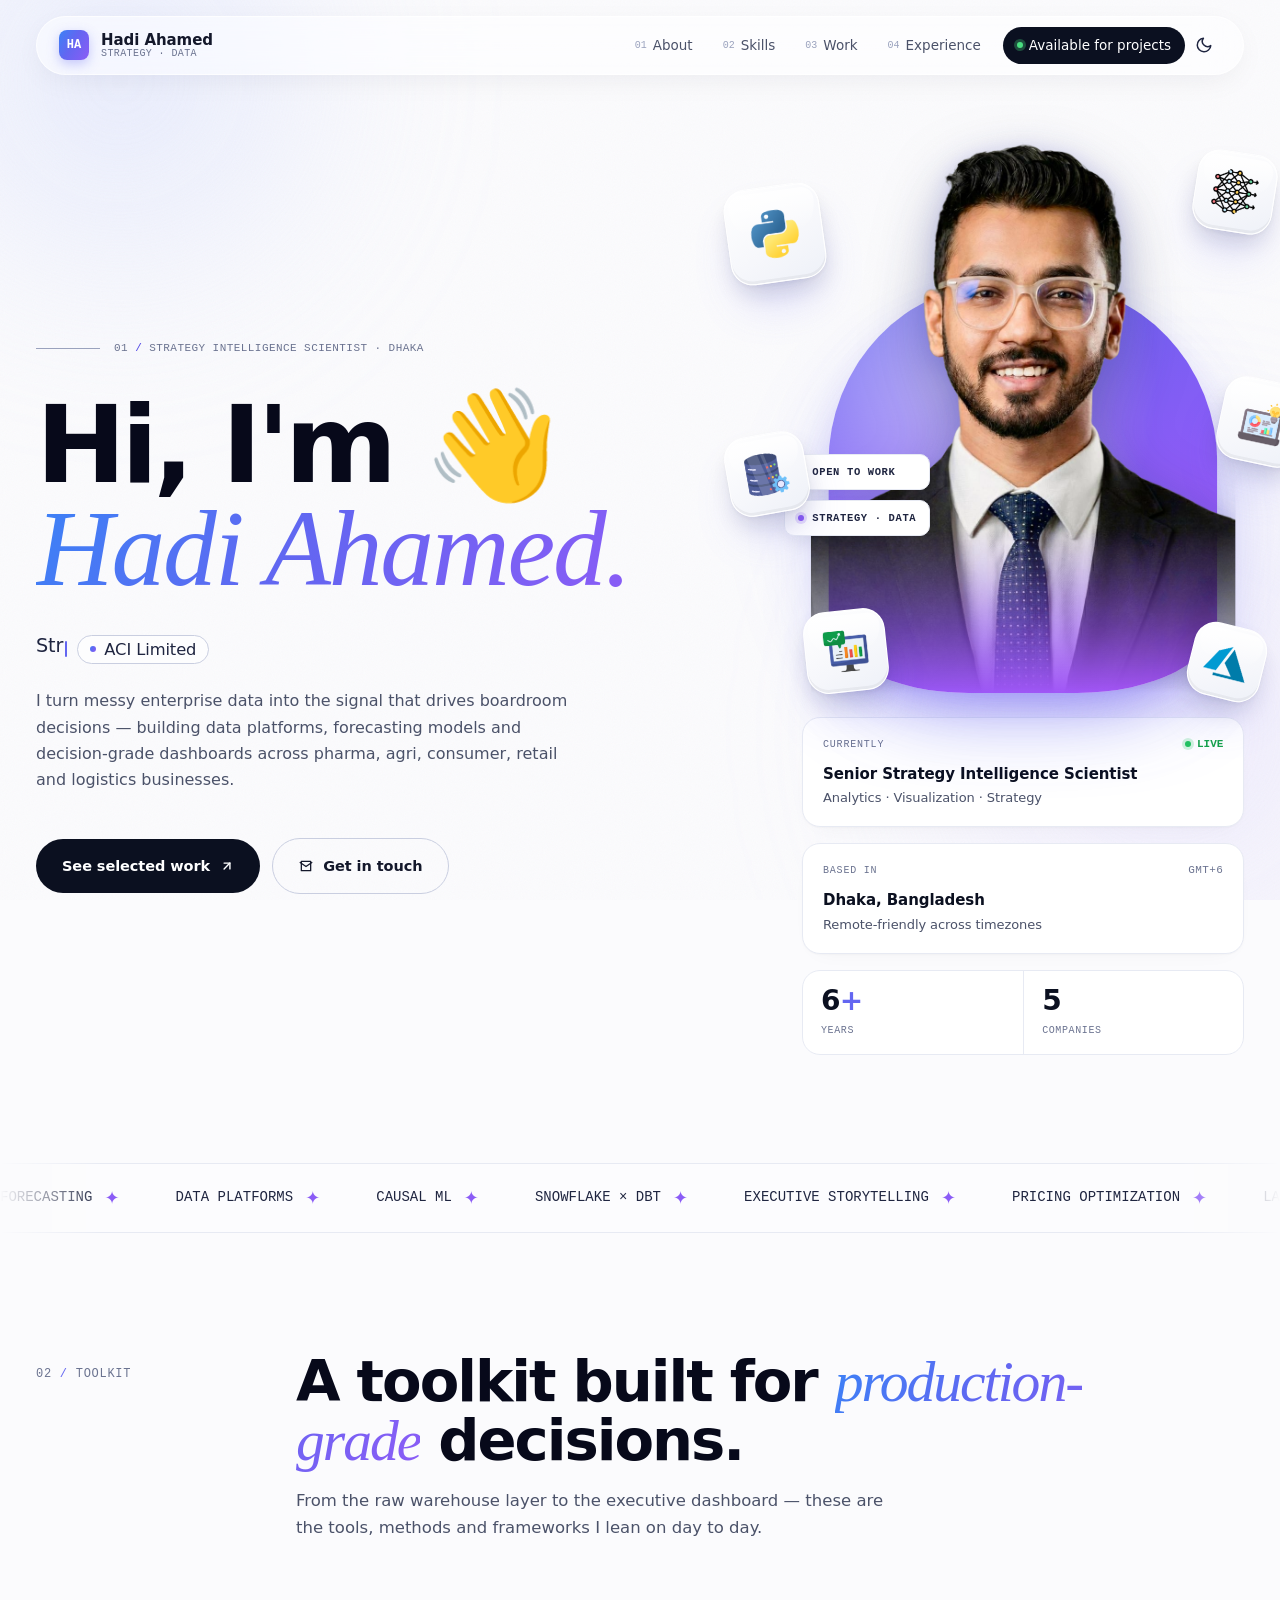
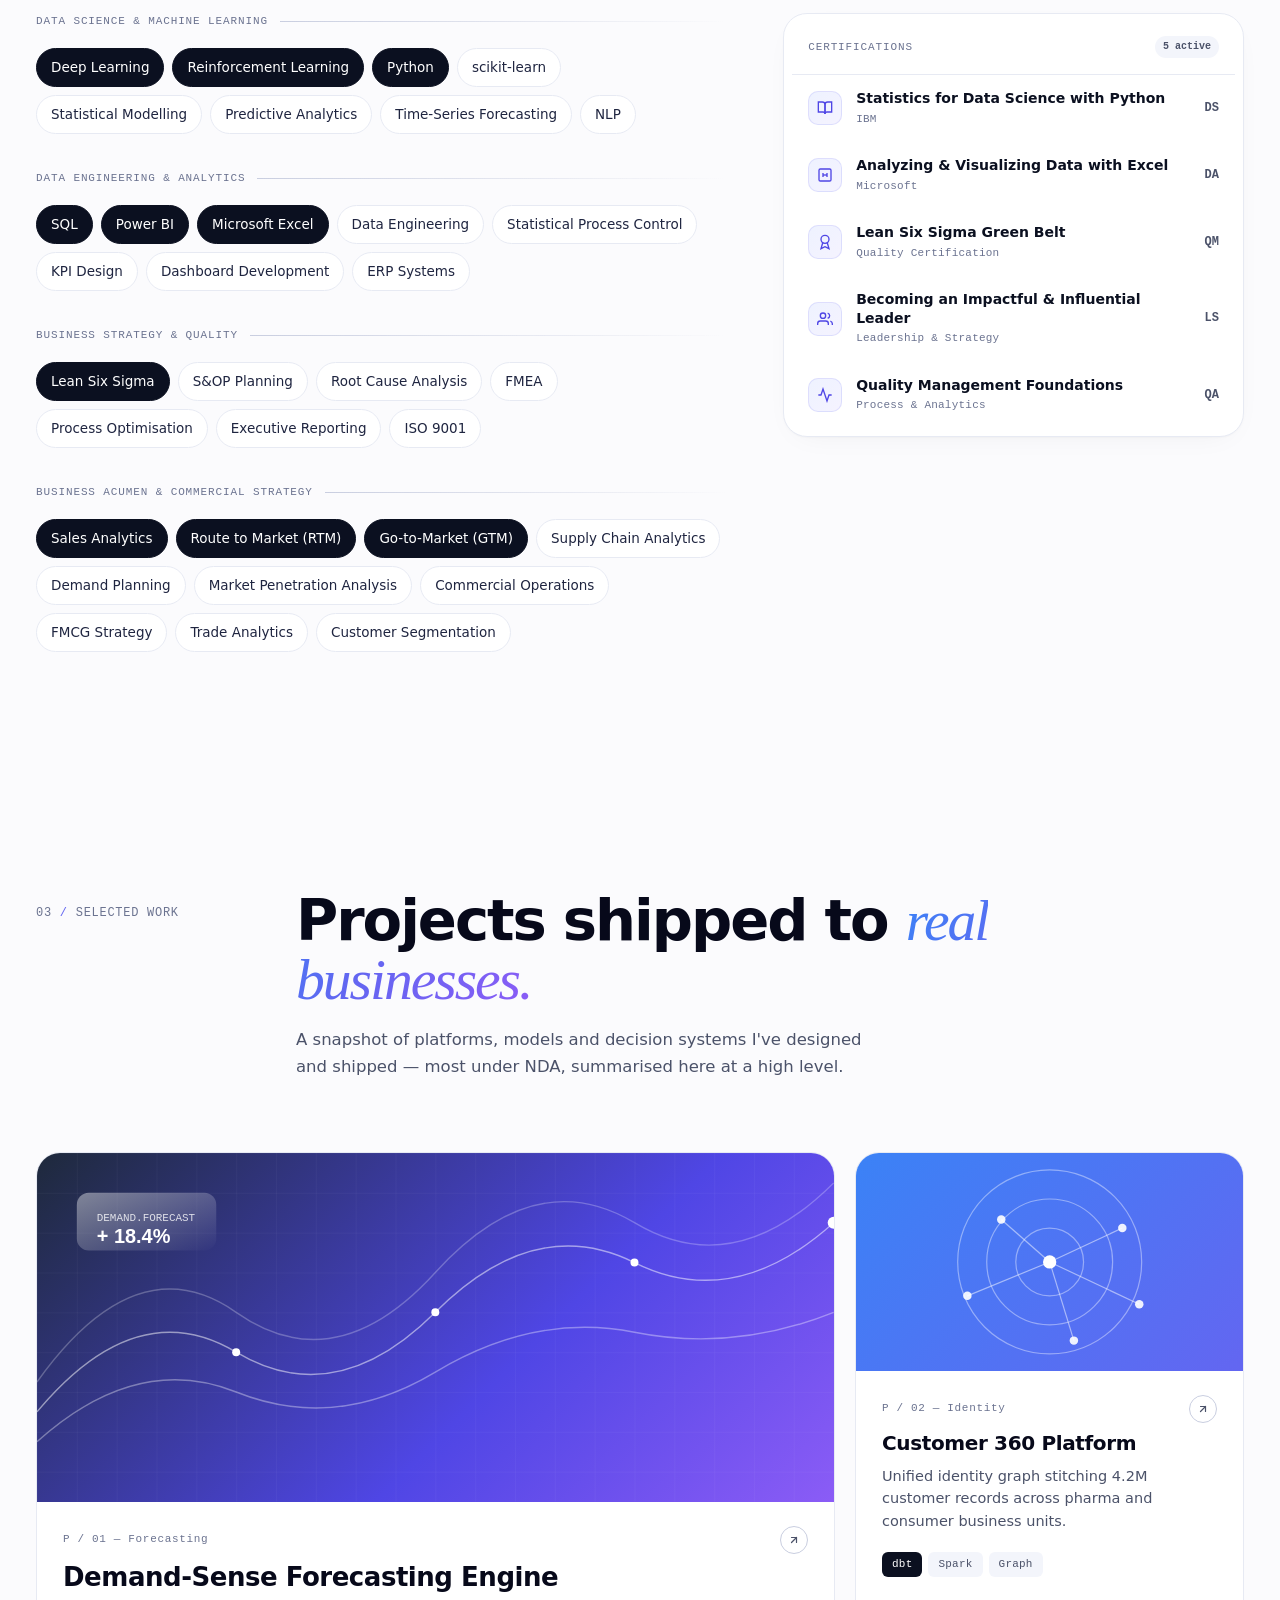
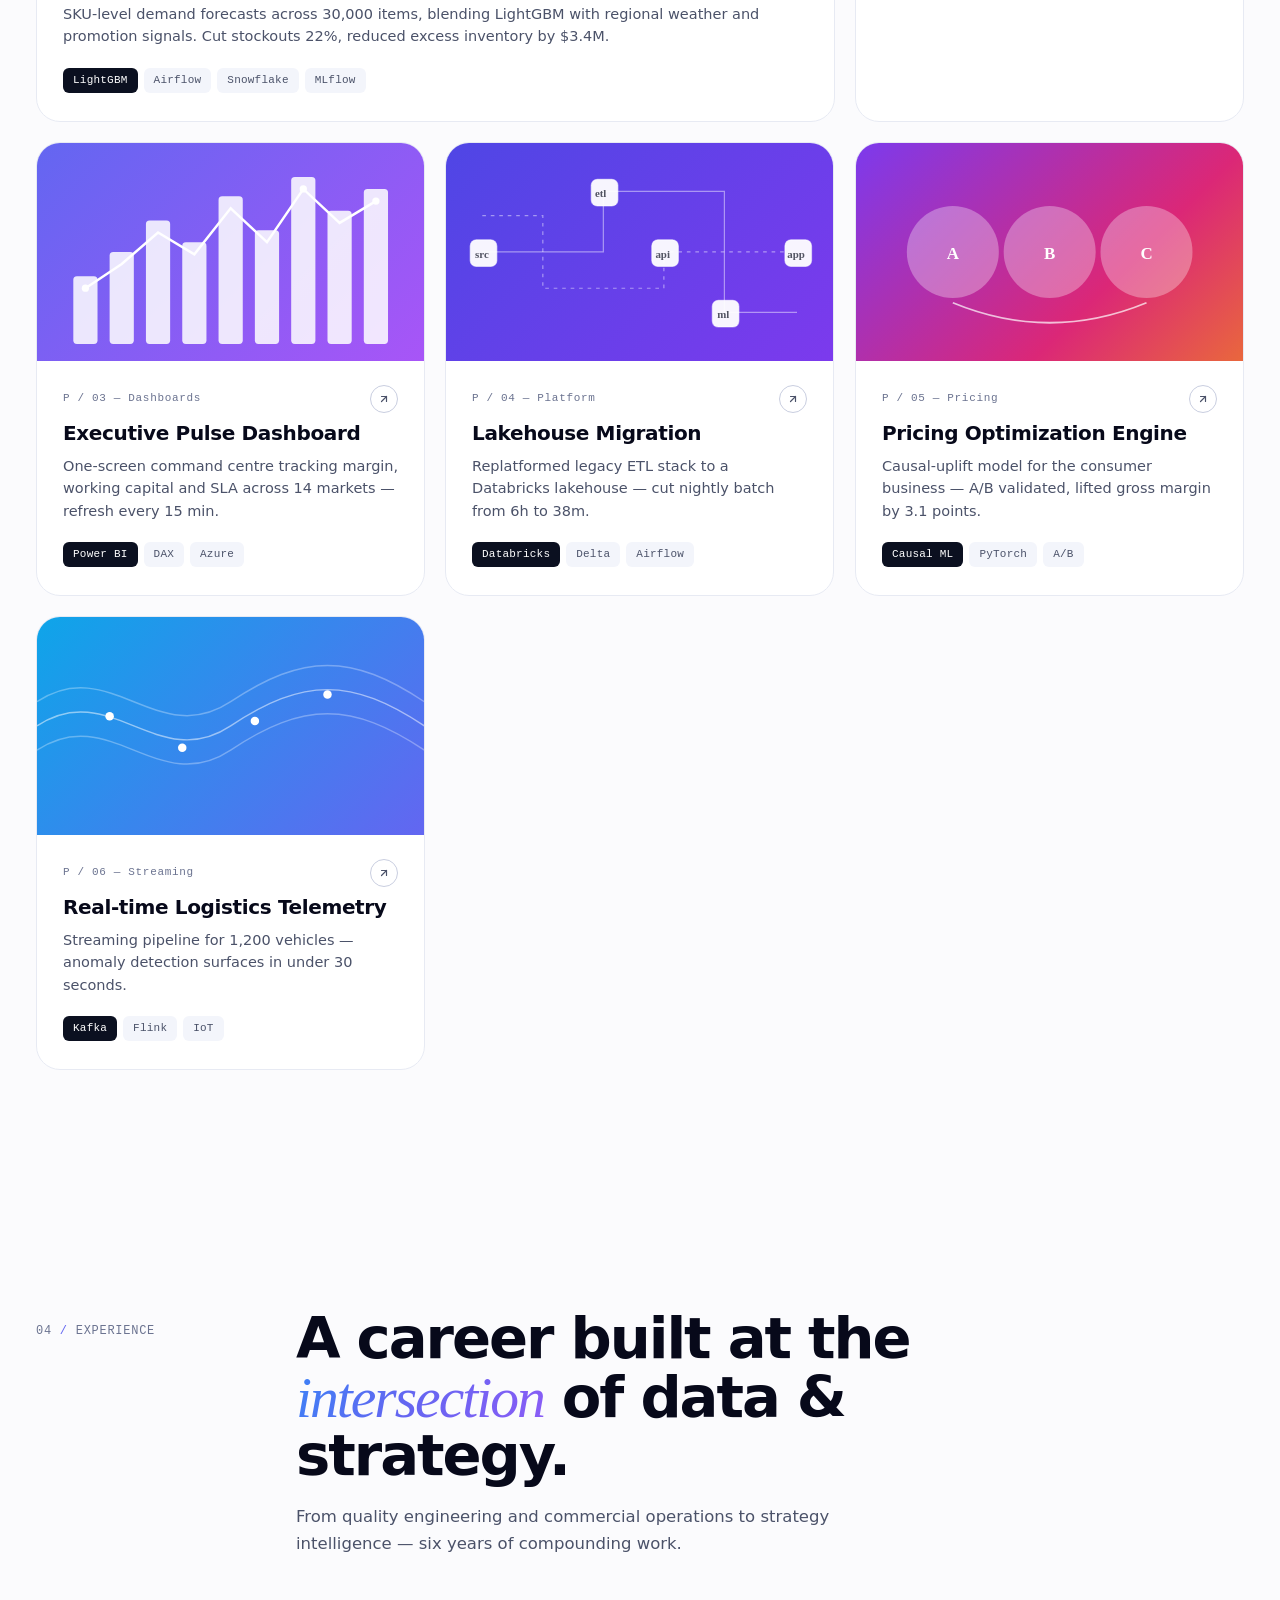
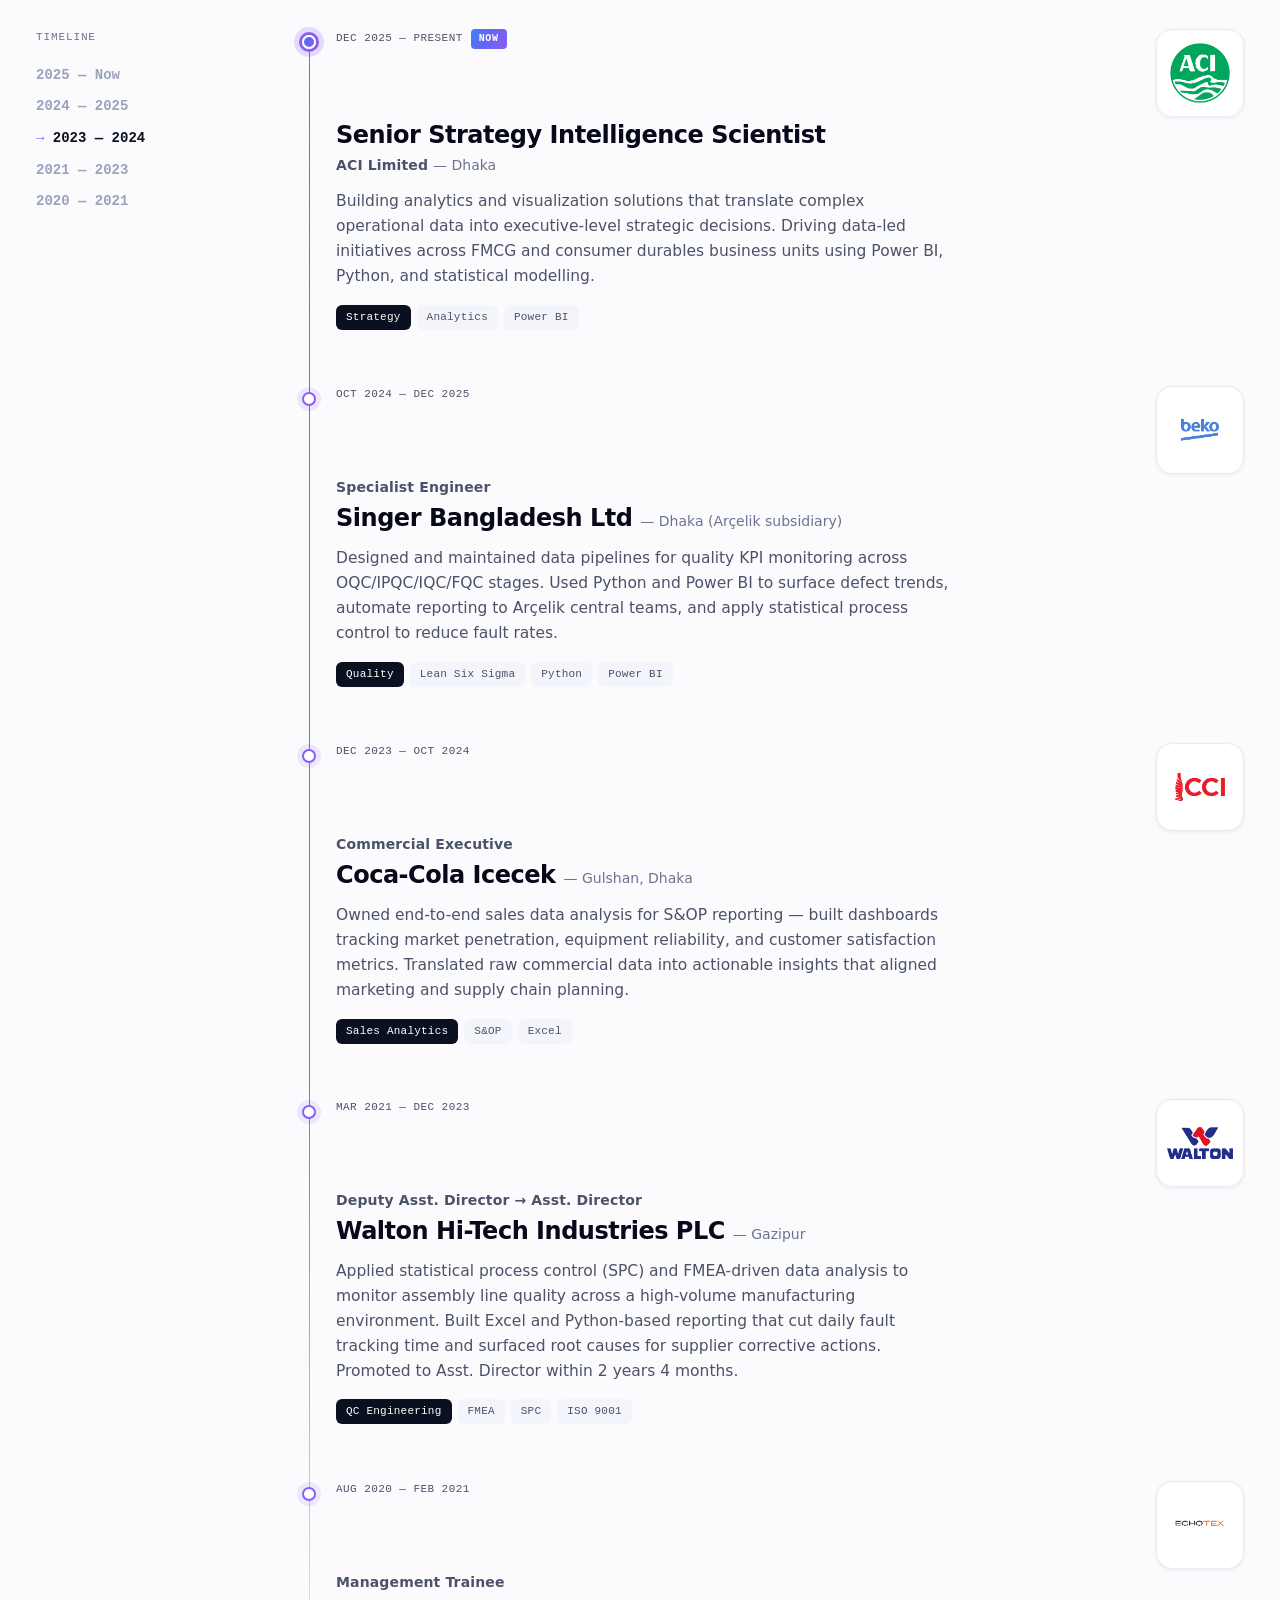
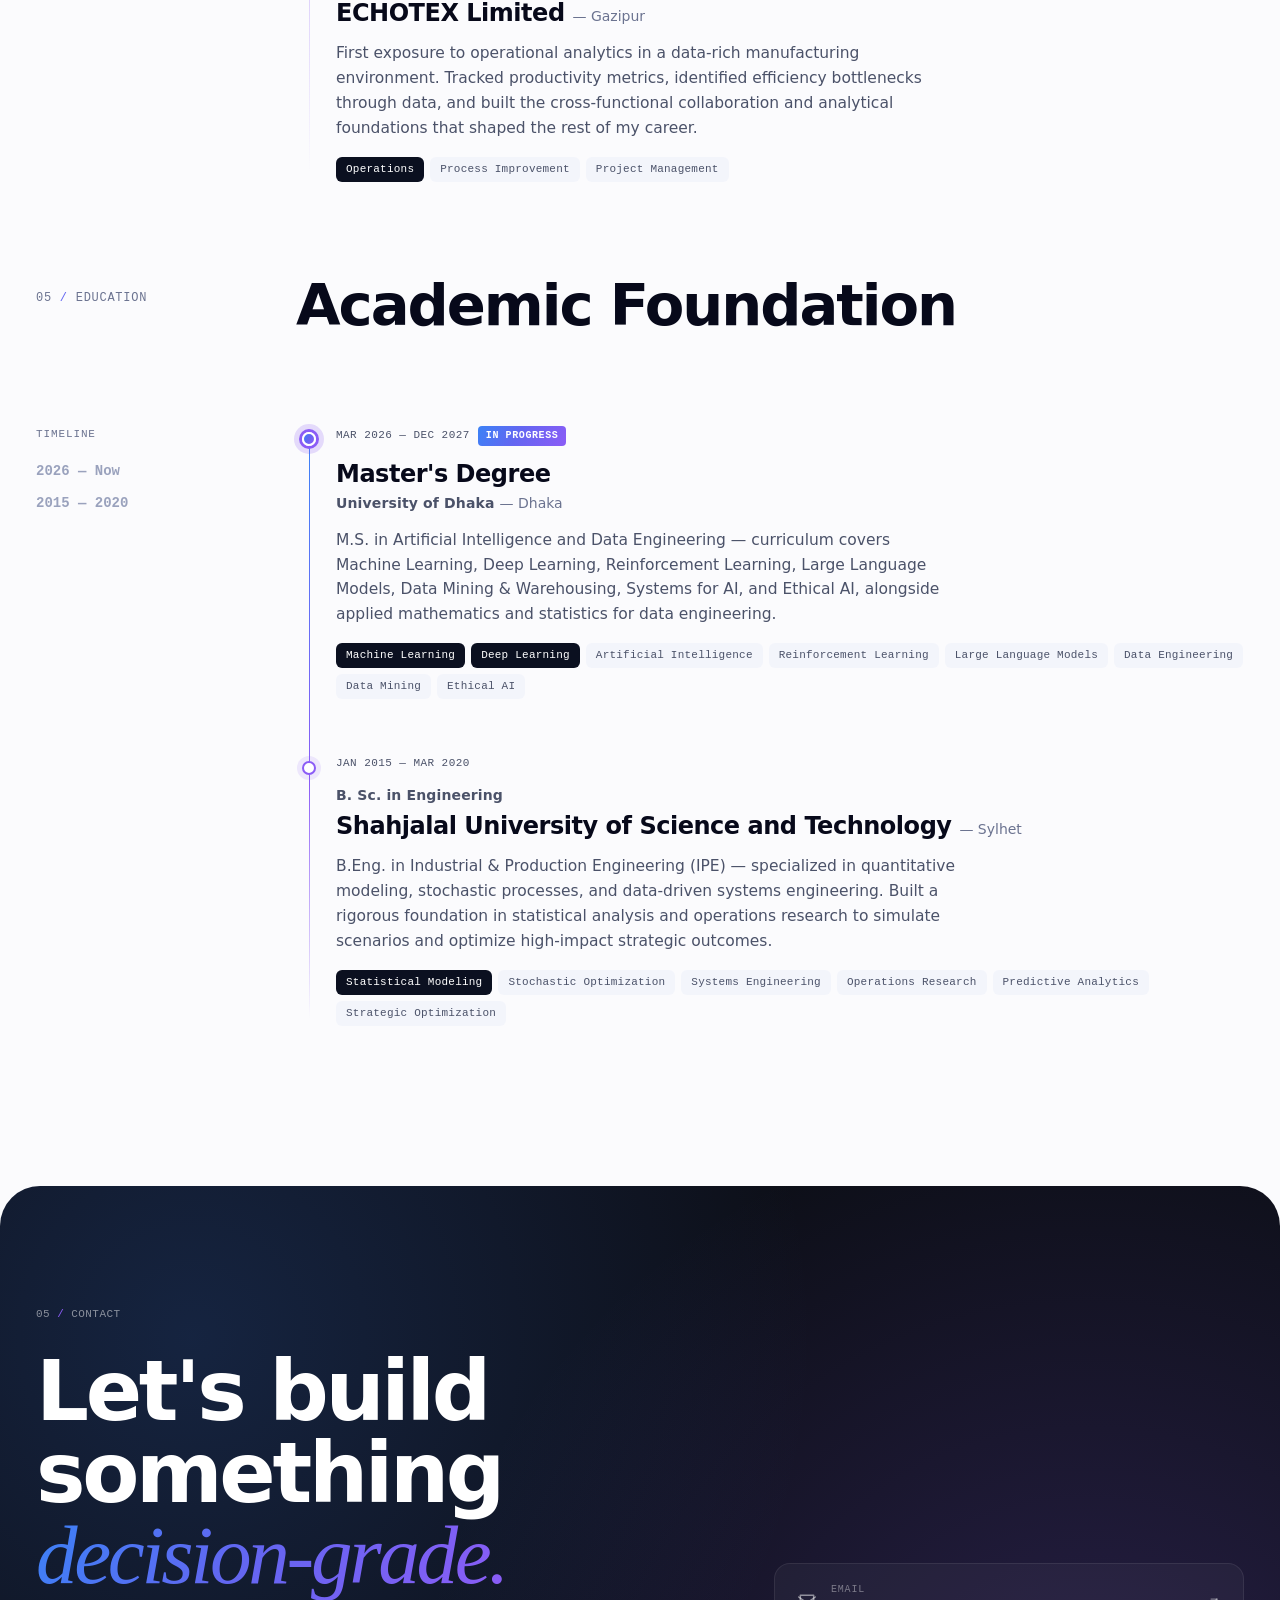
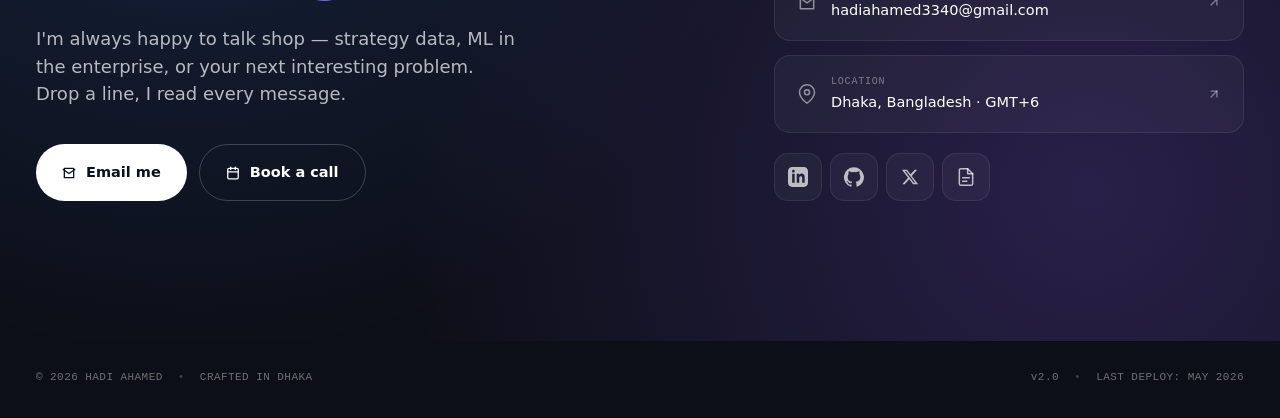
==== index.html @ de5f102e "Fix dark mode visibility and add real social links - Hardcode contact section and footer background " ====
<!DOCTYPE html>
<html lang="en"><head>
<meta charset="utf-8">
<meta name="viewport" content="width=device-width,initial-scale=1">
<title>Hadi Ahamed — Strategy Intelligence &amp; Data Engineering</title>
<link rel="preconnect" href="https://fonts.googleapis.com">
<link rel="preconnect" href="https://fonts.gstatic.com" crossorigin="">
<style>/* latin-ext */
@font-face {
  font-family: 'Instrument Serif';
  font-style: italic;
  font-weight: 400;
  font-display: swap;
  src: url("e39d0159-ca18-49e0-b4fd-7ad3cf19a7e7") format('woff2');
  unicode-range: U+0100-02BA, U+02BD-02C5, U+02C7-02CC, U+02CE-02D7, U+02DD-02FF, U+0304, U+0308, U+0329, U+1D00-1DBF, U+1E00-1E9F, U+1EF2-1EFF, U+2020, U+20A0-20AB, U+20AD-20C0, U+2113, U+2C60-2C7F, U+A720-A7FF;
}
/* latin */
@font-face {
  font-family: 'Instrument Serif';
  font-style: italic;
  font-weight: 400;
  font-display: swap;
  src: url("2575f1fc-7a0f-413c-a78a-2e869e6b04bc") format('woff2');
  unicode-range: U+0000-00FF, U+0131, U+0152-0153, U+02BB-02BC, U+02C6, U+02DA, U+02DC, U+0304, U+0308, U+0329, U+2000-206F, U+20AC, U+2122, U+2191, U+2193, U+2212, U+2215, U+FEFF, U+FFFD;
}
/* latin-ext */
@font-face {
  font-family: 'Instrument Serif';
  font-style: normal;
  font-weight: 400;
  font-display: swap;
  src: url("a8315e8e-b501-4e17-a319-d2302d876f4e") format('woff2');
  unicode-range: U+0100-02BA, U+02BD-02C5, U+02C7-02CC, U+02CE-02D7, U+02DD-02FF, U+0304, U+0308, U+0329, U+1D00-1DBF, U+1E00-1E9F, U+1EF2-1EFF, U+2020, U+20A0-20AB, U+20AD-20C0, U+2113, U+2C60-2C7F, U+A720-A7FF;
}
/* latin */
@font-face {
  font-family: 'Instrument Serif';
  font-style: normal;
  font-weight: 400;
  font-display: swap;
  src: url("4dfc07ca-8db8-458f-ae9c-e35ceaf10a91") format('woff2');
  unicode-range: U+0000-00FF, U+0131, U+0152-0153, U+02BB-02BC, U+02C6, U+02DA, U+02DC, U+0304, U+0308, U+0329, U+2000-206F, U+20AC, U+2122, U+2191, U+2193, U+2212, U+2215, U+FEFF, U+FFFD;
}
/* cyrillic-ext */
@font-face {
  font-family: 'JetBrains Mono';
  font-style: normal;
  font-weight: 400;
  font-display: swap;
  src: url("663ecf5e-af05-434c-a043-99180305fa4f") format('woff2');
  unicode-range: U+0460-052F, U+1C80-1C8A, U+20B4, U+2DE0-2DFF, U+A640-A69F, U+FE2E-FE2F;
}
/* cyrillic */
@font-face {
  font-family: 'JetBrains Mono';
  font-style: normal;
  font-weight: 400;
  font-display: swap;
  src: url("f56ea39a-2e35-469f-9b5a-109c2a3578db") format('woff2');
  unicode-range: U+0301, U+0400-045F, U+0490-0491, U+04B0-04B1, U+2116;
}
/* greek */
@font-face {
  font-family: 'JetBrains Mono';
  font-style: normal;
  font-weight: 400;
  font-display: swap;
  src: url("68391ad4-81d2-4f39-96f2-feb7bbb16657") format('woff2');
  unicode-range: U+0370-0377, U+037A-037F, U+0384-038A, U+038C, U+038E-03A1, U+03A3-03FF;
}
/* vietnamese */
@font-face {
  font-family: 'JetBrains Mono';
  font-style: normal;
  font-weight: 400;
  font-display: swap;
  src: url("3c2b96fe-feec-4100-a723-70b3970d7968") format('woff2');
  unicode-range: U+0102-0103, U+0110-0111, U+0128-0129, U+0168-0169, U+01A0-01A1, U+01AF-01B0, U+0300-0301, U+0303-0304, U+0308-0309, U+0323, U+0329, U+1EA0-1EF9, U+20AB;
}
/* latin-ext */
@font-face {
  font-family: 'JetBrains Mono';
  font-style: normal;
  font-weight: 400;
  font-display: swap;
  src: url("b1b0e461-acb4-41f7-8c77-4dc6897fd5ce") format('woff2');
  unicode-range: U+0100-02BA, U+02BD-02C5, U+02C7-02CC, U+02CE-02D7, U+02DD-02FF, U+0304, U+0308, U+0329, U+1D00-1DBF, U+1E00-1E9F, U+1EF2-1EFF, U+2020, U+20A0-20AB, U+20AD-20C0, U+2113, U+2C60-2C7F, U+A720-A7FF;
}
/* latin */
@font-face {
  font-family: 'JetBrains Mono';
  font-style: normal;
  font-weight: 400;
  font-display: swap;
  src: url("d704f3b7-2422-401b-8d43-fd9c143b18dd") format('woff2');
  unicode-range: U+0000-00FF, U+0131, U+0152-0153, U+02BB-02BC, U+02C6, U+02DA, U+02DC, U+0304, U+0308, U+0329, U+2000-206F, U+20AC, U+2122, U+2191, U+2193, U+2212, U+2215, U+FEFF, U+FFFD;
}
/* cyrillic-ext */
@font-face {
  font-family: 'JetBrains Mono';
  font-style: normal;
  font-weight: 500;
  font-display: swap;
  src: url("663ecf5e-af05-434c-a043-99180305fa4f") format('woff2');
  unicode-range: U+0460-052F, U+1C80-1C8A, U+20B4, U+2DE0-2DFF, U+A640-A69F, U+FE2E-FE2F;
}
/* cyrillic */
@font-face {
  font-family: 'JetBrains Mono';
  font-style: normal;
  font-weight: 500;
  font-display: swap;
  src: url("f56ea39a-2e35-469f-9b5a-109c2a3578db") format('woff2');
  unicode-range: U+0301, U+0400-045F, U+0490-0491, U+04B0-04B1, U+2116;
}
/* greek */
@font-face {
  font-family: 'JetBrains Mono';
  font-style: normal;
  font-weight: 500;
  font-display: swap;
  src: url("68391ad4-81d2-4f39-96f2-feb7bbb16657") format('woff2');
  unicode-range: U+0370-0377, U+037A-037F, U+0384-038A, U+038C, U+038E-03A1, U+03A3-03FF;
}
/* vietnamese */
@font-face {
  font-family: 'JetBrains Mono';
  font-style: normal;
  font-weight: 500;
  font-display: swap;
  src: url("3c2b96fe-feec-4100-a723-70b3970d7968") format('woff2');
  unicode-range: U+0102-0103, U+0110-0111, U+0128-0129, U+0168-0169, U+01A0-01A1, U+01AF-01B0, U+0300-0301, U+0303-0304, U+0308-0309, U+0323, U+0329, U+1EA0-1EF9, U+20AB;
}
/* latin-ext */
@font-face {
  font-family: 'JetBrains Mono';
  font-style: normal;
  font-weight: 500;
  font-display: swap;
  src: url("b1b0e461-acb4-41f7-8c77-4dc6897fd5ce") format('woff2');
  unicode-range: U+0100-02BA, U+02BD-02C5, U+02C7-02CC, U+02CE-02D7, U+02DD-02FF, U+0304, U+0308, U+0329, U+1D00-1DBF, U+1E00-1E9F, U+1EF2-1EFF, U+2020, U+20A0-20AB, U+20AD-20C0, U+2113, U+2C60-2C7F, U+A720-A7FF;
}
/* latin */
@font-face {
  font-family: 'JetBrains Mono';
  font-style: normal;
  font-weight: 500;
  font-display: swap;
  src: url("d704f3b7-2422-401b-8d43-fd9c143b18dd") format('woff2');
  unicode-range: U+0000-00FF, U+0131, U+0152-0153, U+02BB-02BC, U+02C6, U+02DA, U+02DC, U+0304, U+0308, U+0329, U+2000-206F, U+20AC, U+2122, U+2191, U+2193, U+2212, U+2215, U+FEFF, U+FFFD;
}
/* cyrillic-ext */
@font-face {
  font-family: 'JetBrains Mono';
  font-style: normal;
  font-weight: 600;
  font-display: swap;
  src: url("663ecf5e-af05-434c-a043-99180305fa4f") format('woff2');
  unicode-range: U+0460-052F, U+1C80-1C8A, U+20B4, U+2DE0-2DFF, U+A640-A69F, U+FE2E-FE2F;
}
/* cyrillic */
@font-face {
  font-family: 'JetBrains Mono';
  font-style: normal;
  font-weight: 600;
  font-display: swap;
  src: url("f56ea39a-2e35-469f-9b5a-109c2a3578db") format('woff2');
  unicode-range: U+0301, U+0400-045F, U+0490-0491, U+04B0-04B1, U+2116;
}
/* greek */
@font-face {
  font-family: 'JetBrains Mono';
  font-style: normal;
  font-weight: 600;
  font-display: swap;
  src: url("68391ad4-81d2-4f39-96f2-feb7bbb16657") format('woff2');
  unicode-range: U+0370-0377, U+037A-037F, U+0384-038A, U+038C, U+038E-03A1, U+03A3-03FF;
}
/* vietnamese */
@font-face {
  font-family: 'JetBrains Mono';
  font-style: normal;
  font-weight: 600;
  font-display: swap;
  src: url("3c2b96fe-feec-4100-a723-70b3970d7968") format('woff2');
  unicode-range: U+0102-0103, U+0110-0111, U+0128-0129, U+0168-0169, U+01A0-01A1, U+01AF-01B0, U+0300-0301, U+0303-0304, U+0308-0309, U+0323, U+0329, U+1EA0-1EF9, U+20AB;
}
/* latin-ext */
@font-face {
  font-family: 'JetBrains Mono';
  font-style: normal;
  font-weight: 600;
  font-display: swap;
  src: url("b1b0e461-acb4-41f7-8c77-4dc6897fd5ce") format('woff2');
  unicode-range: U+0100-02BA, U+02BD-02C5, U+02C7-02CC, U+02CE-02D7, U+02DD-02FF, U+0304, U+0308, U+0329, U+1D00-1DBF, U+1E00-1E9F, U+1EF2-1EFF, U+2020, U+20A0-20AB, U+20AD-20C0, U+2113, U+2C60-2C7F, U+A720-A7FF;
}
/* latin */
@font-face {
  font-family: 'JetBrains Mono';
  font-style: normal;
  font-weight: 600;
  font-display: swap;
  src: url("d704f3b7-2422-401b-8d43-fd9c143b18dd") format('woff2');
  unicode-range: U+0000-00FF, U+0131, U+0152-0153, U+02BB-02BC, U+02C6, U+02DA, U+02DC, U+0304, U+0308, U+0329, U+2000-206F, U+20AC, U+2122, U+2191, U+2193, U+2212, U+2215, U+FEFF, U+FFFD;
}
/* cyrillic-ext */
@font-face {
  font-family: 'Plus Jakarta Sans';
  font-style: normal;
  font-weight: 300;
  font-display: swap;
  src: url("4e737f1b-1ae1-4b9e-90d7-7e5e23fcd48b") format('woff2');
  unicode-range: U+0460-052F, U+1C80-1C8A, U+20B4, U+2DE0-2DFF, U+A640-A69F, U+FE2E-FE2F;
}
/* vietnamese */
@font-face {
  font-family: 'Plus Jakarta Sans';
  font-style: normal;
  font-weight: 300;
  font-display: swap;
  src: url("990ccba6-d428-433d-a60f-045e80be9e7d") format('woff2');
  unicode-range: U+0102-0103, U+0110-0111, U+0128-0129, U+0168-0169, U+01A0-01A1, U+01AF-01B0, U+0300-0301, U+0303-0304, U+0308-0309, U+0323, U+0329, U+1EA0-1EF9, U+20AB;
}
/* latin-ext */
@font-face {
  font-family: 'Plus Jakarta Sans';
  font-style: normal;
  font-weight: 300;
  font-display: swap;
  src: url("2521843b-0bf2-4f45-842f-e8036f849a24") format('woff2');
  unicode-range: U+0100-02BA, U+02BD-02C5, U+02C7-02CC, U+02CE-02D7, U+02DD-02FF, U+0304, U+0308, U+0329, U+1D00-1DBF, U+1E00-1E9F, U+1EF2-1EFF, U+2020, U+20A0-20AB, U+20AD-20C0, U+2113, U+2C60-2C7F, U+A720-A7FF;
}
/* latin */
@font-face {
  font-family: 'Plus Jakarta Sans';
  font-style: normal;
  font-weight: 300;
  font-display: swap;
  src: url("0a993275-e04b-4b83-ac36-37f33001082b") format('woff2');
  unicode-range: U+0000-00FF, U+0131, U+0152-0153, U+02BB-02BC, U+02C6, U+02DA, U+02DC, U+0304, U+0308, U+0329, U+2000-206F, U+20AC, U+2122, U+2191, U+2193, U+2212, U+2215, U+FEFF, U+FFFD;
}
/* cyrillic-ext */
@font-face {
  font-family: 'Plus Jakarta Sans';
  font-style: normal;
  font-weight: 400;
  font-display: swap;
  src: url("4e737f1b-1ae1-4b9e-90d7-7e5e23fcd48b") format('woff2');
  unicode-range: U+0460-052F, U+1C80-1C8A, U+20B4, U+2DE0-2DFF, U+A640-A69F, U+FE2E-FE2F;
}
/* vietnamese */
@font-face {
  font-family: 'Plus Jakarta Sans';
  font-style: normal;
  font-weight: 400;
  font-display: swap;
  src: url("990ccba6-d428-433d-a60f-045e80be9e7d") format('woff2');
  unicode-range: U+0102-0103, U+0110-0111, U+0128-0129, U+0168-0169, U+01A0-01A1, U+01AF-01B0, U+0300-0301, U+0303-0304, U+0308-0309, U+0323, U+0329, U+1EA0-1EF9, U+20AB;
}
/* latin-ext */
@font-face {
  font-family: 'Plus Jakarta Sans';
  font-style: normal;
  font-weight: 400;
  font-display: swap;
  src: url("2521843b-0bf2-4f45-842f-e8036f849a24") format('woff2');
  unicode-range: U+0100-02BA, U+02BD-02C5, U+02C7-02CC, U+02CE-02D7, U+02DD-02FF, U+0304, U+0308, U+0329, U+1D00-1DBF, U+1E00-1E9F, U+1EF2-1EFF, U+2020, U+20A0-20AB, U+20AD-20C0, U+2113, U+2C60-2C7F, U+A720-A7FF;
}
/* latin */
@font-face {
  font-family: 'Plus Jakarta Sans';
  font-style: normal;
  font-weight: 400;
  font-display: swap;
  src: url("0a993275-e04b-4b83-ac36-37f33001082b") format('woff2');
  unicode-range: U+0000-00FF, U+0131, U+0152-0153, U+02BB-02BC, U+02C6, U+02DA, U+02DC, U+0304, U+0308, U+0329, U+2000-206F, U+20AC, U+2122, U+2191, U+2193, U+2212, U+2215, U+FEFF, U+FFFD;
}
/* cyrillic-ext */
@font-face {
  font-family: 'Plus Jakarta Sans';
  font-style: normal;
  font-weight: 500;
  font-display: swap;
  src: url("4e737f1b-1ae1-4b9e-90d7-7e5e23fcd48b") format('woff2');
  unicode-range: U+0460-052F, U+1C80-1C8A, U+20B4, U+2DE0-2DFF, U+A640-A69F, U+FE2E-FE2F;
}
/* vietnamese */
@font-face {
  font-family: 'Plus Jakarta Sans';
  font-style: normal;
  font-weight: 500;
  font-display: swap;
  src: url("990ccba6-d428-433d-a60f-045e80be9e7d") format('woff2');
  unicode-range: U+0102-0103, U+0110-0111, U+0128-0129, U+0168-0169, U+01A0-01A1, U+01AF-01B0, U+0300-0301, U+0303-0304, U+0308-0309, U+0323, U+0329, U+1EA0-1EF9, U+20AB;
}
/* latin-ext */
@font-face {
  font-family: 'Plus Jakarta Sans';
  font-style: normal;
  font-weight: 500;
  font-display: swap;
  src: url("2521843b-0bf2-4f45-842f-e8036f849a24") format('woff2');
  unicode-range: U+0100-02BA, U+02BD-02C5, U+02C7-02CC, U+02CE-02D7, U+02DD-02FF, U+0304, U+0308, U+0329, U+1D00-1DBF, U+1E00-1E9F, U+1EF2-1EFF, U+2020, U+20A0-20AB, U+20AD-20C0, U+2113, U+2C60-2C7F, U+A720-A7FF;
}
/* latin */
@font-face {
  font-family: 'Plus Jakarta Sans';
  font-style: normal;
  font-weight: 500;
  font-display: swap;
  src: url("0a993275-e04b-4b83-ac36-37f33001082b") format('woff2');
  unicode-range: U+0000-00FF, U+0131, U+0152-0153, U+02BB-02BC, U+02C6, U+02DA, U+02DC, U+0304, U+0308, U+0329, U+2000-206F, U+20AC, U+2122, U+2191, U+2193, U+2212, U+2215, U+FEFF, U+FFFD;
}
/* cyrillic-ext */
@font-face {
  font-family: 'Plus Jakarta Sans';
  font-style: normal;
  font-weight: 600;
  font-display: swap;
  src: url("4e737f1b-1ae1-4b9e-90d7-7e5e23fcd48b") format('woff2');
  unicode-range: U+0460-052F, U+1C80-1C8A, U+20B4, U+2DE0-2DFF, U+A640-A69F, U+FE2E-FE2F;
}
/* vietnamese */
@font-face {
  font-family: 'Plus Jakarta Sans';
  font-style: normal;
  font-weight: 600;
  font-display: swap;
  src: url("990ccba6-d428-433d-a60f-045e80be9e7d") format('woff2');
  unicode-range: U+0102-0103, U+0110-0111, U+0128-0129, U+0168-0169, U+01A0-01A1, U+01AF-01B0, U+0300-0301, U+0303-0304, U+0308-0309, U+0323, U+0329, U+1EA0-1EF9, U+20AB;
}
/* latin-ext */
@font-face {
  font-family: 'Plus Jakarta Sans';
  font-style: normal;
  font-weight: 600;
  font-display: swap;
  src: url("2521843b-0bf2-4f45-842f-e8036f849a24") format('woff2');
  unicode-range: U+0100-02BA, U+02BD-02C5, U+02C7-02CC, U+02CE-02D7, U+02DD-02FF, U+0304, U+0308, U+0329, U+1D00-1DBF, U+1E00-1E9F, U+1EF2-1EFF, U+2020, U+20A0-20AB, U+20AD-20C0, U+2113, U+2C60-2C7F, U+A720-A7FF;
}
/* latin */
@font-face {
  font-family: 'Plus Jakarta Sans';
  font-style: normal;
  font-weight: 600;
  font-display: swap;
  src: url("0a993275-e04b-4b83-ac36-37f33001082b") format('woff2');
  unicode-range: U+0000-00FF, U+0131, U+0152-0153, U+02BB-02BC, U+02C6, U+02DA, U+02DC, U+0304, U+0308, U+0329, U+2000-206F, U+20AC, U+2122, U+2191, U+2193, U+2212, U+2215, U+FEFF, U+FFFD;
}
/* cyrillic-ext */
@font-face {
  font-family: 'Plus Jakarta Sans';
  font-style: normal;
  font-weight: 700;
  font-display: swap;
  src: url("4e737f1b-1ae1-4b9e-90d7-7e5e23fcd48b") format('woff2');
  unicode-range: U+0460-052F, U+1C80-1C8A, U+20B4, U+2DE0-2DFF, U+A640-A69F, U+FE2E-FE2F;
}
/* vietnamese */
@font-face {
  font-family: 'Plus Jakarta Sans';
  font-style: normal;
  font-weight: 700;
  font-display: swap;
  src: url("990ccba6-d428-433d-a60f-045e80be9e7d") format('woff2');
  unicode-range: U+0102-0103, U+0110-0111, U+0128-0129, U+0168-0169, U+01A0-01A1, U+01AF-01B0, U+0300-0301, U+0303-0304, U+0308-0309, U+0323, U+0329, U+1EA0-1EF9, U+20AB;
}
/* latin-ext */
@font-face {
  font-family: 'Plus Jakarta Sans';
  font-style: normal;
  font-weight: 700;
  font-display: swap;
  src: url("2521843b-0bf2-4f45-842f-e8036f849a24") format('woff2');
  unicode-range: U+0100-02BA, U+02BD-02C5, U+02C7-02CC, U+02CE-02D7, U+02DD-02FF, U+0304, U+0308, U+0329, U+1D00-1DBF, U+1E00-1E9F, U+1EF2-1EFF, U+2020, U+20A0-20AB, U+20AD-20C0, U+2113, U+2C60-2C7F, U+A720-A7FF;
}
/* latin */
@font-face {
  font-family: 'Plus Jakarta Sans';
  font-style: normal;
  font-weight: 700;
  font-display: swap;
  src: url("0a993275-e04b-4b83-ac36-37f33001082b") format('woff2');
  unicode-range: U+0000-00FF, U+0131, U+0152-0153, U+02BB-02BC, U+02C6, U+02DA, U+02DC, U+0304, U+0308, U+0329, U+2000-206F, U+20AC, U+2122, U+2191, U+2193, U+2212, U+2215, U+FEFF, U+FFFD;
}
/* cyrillic-ext */
@font-face {
  font-family: 'Plus Jakarta Sans';
  font-style: normal;
  font-weight: 800;
  font-display: swap;
  src: url("4e737f1b-1ae1-4b9e-90d7-7e5e23fcd48b") format('woff2');
  unicode-range: U+0460-052F, U+1C80-1C8A, U+20B4, U+2DE0-2DFF, U+A640-A69F, U+FE2E-FE2F;
}
/* vietnamese */
@font-face {
  font-family: 'Plus Jakarta Sans';
  font-style: normal;
  font-weight: 800;
  font-display: swap;
  src: url("990ccba6-d428-433d-a60f-045e80be9e7d") format('woff2');
  unicode-range: U+0102-0103, U+0110-0111, U+0128-0129, U+0168-0169, U+01A0-01A1, U+01AF-01B0, U+0300-0301, U+0303-0304, U+0308-0309, U+0323, U+0329, U+1EA0-1EF9, U+20AB;
}
/* latin-ext */
@font-face {
  font-family: 'Plus Jakarta Sans';
  font-style: normal;
  font-weight: 800;
  font-display: swap;
  src: url("2521843b-0bf2-4f45-842f-e8036f849a24") format('woff2');
  unicode-range: U+0100-02BA, U+02BD-02C5, U+02C7-02CC, U+02CE-02D7, U+02DD-02FF, U+0304, U+0308, U+0329, U+1D00-1DBF, U+1E00-1E9F, U+1EF2-1EFF, U+2020, U+20A0-20AB, U+20AD-20C0, U+2113, U+2C60-2C7F, U+A720-A7FF;
}
/* latin */
@font-face {
  font-family: 'Plus Jakarta Sans';
  font-style: normal;
  font-weight: 800;
  font-display: swap;
  src: url("0a993275-e04b-4b83-ac36-37f33001082b") format('woff2');
  unicode-range: U+0000-00FF, U+0131, U+0152-0153, U+02BB-02BC, U+02C6, U+02DA, U+02DC, U+0304, U+0308, U+0329, U+2000-206F, U+20AC, U+2122, U+2191, U+2193, U+2212, U+2215, U+FEFF, U+FFFD;
}
</style>


<style>
  :root {
    --blue:    #3b82f6;
    --indigo:  #6366f1;
    --indigo-d:#4f46e5;
    --violet:  #8b5cf6;
    --violet-d:#7c3aed;
    --purple:  #a855f7;
    --grad: linear-gradient(120deg, #3b82f6 0%, #6366f1 45%, #8b5cf6 100%);
    --grad-r: linear-gradient(120deg, #8b5cf6 0%, #6366f1 45%, #3b82f6 100%);

    --ink-950: #07091a;
    --ink-900: #0b1020;
    --ink-800: #14182b;
    --ink-700: #1f2540;
    --ink-500: #4b5269;
    --ink-400: #6b7390;
    --ink-300: #9aa2bd;
    --ink-200: #c9cee0;
    --ink-100: #e7eaf3;
    --ink-50:  #f3f5fb;
    --paper:   #fbfbfd;
    --paper-2: #f6f6fa;
    --white:   #ffffff;

    --r-sm: 12px;
    --r-md: 18px;
    --r-lg: 24px;
    --r-xl: 32px;

    --mono: 'JetBrains Mono', ui-monospace, monospace;
    --sans: 'Plus Jakarta Sans', system-ui, -apple-system, sans-serif;
    --serif: 'Instrument Serif', 'Times New Roman', serif;
  }

  * { box-sizing: border-box; }
  html { scroll-behavior: smooth; }
  body {
    margin: 0;
    font-family: var(--sans);
    color: var(--ink-800);
    background: var(--paper);
    -webkit-font-smoothing: antialiased;
    text-rendering: optimizeLegibility;
    line-height: 1.55;
    overflow-x: hidden;
  }
  a { color: inherit; text-decoration: none; }
  button { font-family: inherit; cursor: pointer; }

  /* ---------- Grain + ambient backdrop ---------- */
  .grain {
    position: fixed; inset: 0; z-index: 0; pointer-events: none;
    opacity: 0.035;
    background-image: url("[data-uri]");
    mix-blend-mode: multiply;
  }
  .blobs { position: fixed; inset: 0; z-index: -1; overflow: hidden; pointer-events: none; }
  .blobs::before, .blobs::after {
    content: ""; position: absolute; border-radius: 50%;
    filter: blur(90px); opacity: 0.5;
  }
  .blobs::before {
    width: 560px; height: 560px;
    background: radial-gradient(circle, #c7d2fe 0%, transparent 65%);
    top: -200px; left: -160px;
  }
  .blobs::after {
    width: 700px; height: 700px;
    background: radial-gradient(circle, #ddd6fe 0%, transparent 65%);
    top: 380px; right: -240px;
  }

  .container {
    width: 100%;
    max-width: 1280px;
    margin: 0 auto;
    padding: 0 36px;
    position: relative;
  }

  /* Editorial monospace metadata caption */
  .meta {
    font-family: var(--mono);
    font-size: 11px;
    font-weight: 500;
    letter-spacing: 0.04em;
    text-transform: uppercase;
    color: var(--ink-400);
  }
  .meta .accent { color: var(--indigo-d); }

  /* ============ NAV ============ */
  .nav-wrap {
    position: sticky; top: 0; z-index: 50;
    padding: 16px 0;
  }
  .nav {
    display: flex; align-items: center; justify-content: space-between;
    padding: 10px 10px 10px 22px;
    background: rgba(255,255,255,0.55);
    backdrop-filter: blur(22px) saturate(1.6);
    -webkit-backdrop-filter: blur(22px) saturate(1.6);
    border: 1px solid rgba(255,255,255,0.7);
    box-shadow: 0 8px 32px -8px rgba(20, 24, 43, 0.08);
    border-radius: 999px;
  }
  .logo {
    display: inline-flex; align-items: center; gap: 12px;
    font-weight: 700; font-size: 15px; letter-spacing: -0.005em;
  }
  .logo-mark {
    width: 30px; height: 30px; border-radius: 8px;
    background: var(--grad);
    display: grid; place-items: center;
    color: white; font-weight: 800; font-size: 12px;
    box-shadow: 0 4px 12px rgba(99,102,241,0.35);
    font-family: var(--mono);
  }
  .logo-name { display: flex; flex-direction: column; line-height: 1.1; }
  .logo-name small { font-family: var(--mono); font-size: 10px; color: var(--ink-400); font-weight: 500; letter-spacing: 0.04em; text-transform: uppercase; }

  .nav-links { display: flex; align-items: center; gap: 2px; }
  .nav-links a {
    padding: 8px 14px; border-radius: 999px;
    font-size: 13.5px; font-weight: 500; color: var(--ink-500);
    transition: color .2s, background .2s;
    display: inline-flex; align-items: center; gap: 6px;
  }
  .nav-links a .num {
    font-family: var(--mono); font-size: 10px; color: var(--ink-300);
    font-weight: 500;
  }
  .nav-links a:hover { color: var(--ink-900); background: rgba(99,102,241,0.08); }
  .nav-links a:hover .num { color: var(--indigo); }
  .nav-cta {
    margin-left: 6px;
    padding: 10px 18px 10px 18px; border-radius: 999px;
    background: var(--ink-900); color: white !important;
    font-weight: 600; font-size: 13.5px;
    transition: transform .15s, box-shadow .2s;
    display: inline-flex; align-items: center; gap: 8px;
  }
  .nav-cta:hover { transform: translateY(-1px); background: var(--ink-900); }
  .nav-cta .pulse { width: 6px; height: 6px; border-radius: 50%; background: #4ade80; box-shadow: 0 0 0 3px rgba(74,222,128,0.3); }
  .nav-toggle { display: none; background: none; border: none; padding: 10px; color: var(--ink-700); margin-right: 4px; }

  /* ============ HERO ============ */
  .hero {
    padding: 80px 0 140px;
    position: relative;
  }
  .hero-grid {
    display: grid;
    grid-template-columns: 1.55fr 1fr;
    gap: 80px;
    align-items: center;
  }
  .hero-left { position: relative; }
  .hero-meta {
    display: flex; align-items: center; gap: 14px;
    margin-bottom: 36px;
  }
  .hero-meta .line {
    flex: 0 0 64px; height: 1px; background: var(--ink-300);
  }
  .hero h1 {
    font-size: clamp(56px, 8.4vw, 124px);
    line-height: 0.96;
    letter-spacing: -0.045em;
    font-weight: 700;
    margin: 0 0 32px;
    color: var(--ink-950);
  }
  .hero h1 .serif {
    font-family: var(--serif);
    font-weight: 400;
    font-style: italic;
    letter-spacing: -0.02em;
    background: var(--grad);
    -webkit-background-clip: text; background-clip: text;
    -webkit-text-fill-color: transparent;
    padding-right: 0.05em;
  }
  .hero h1 .wave {
    display: inline-block;
    transform-origin: 70% 70%;
    animation: wave 2.4s ease-in-out infinite;
  }
  @keyframes wave {
    0%, 60%, 100% { transform: rotate(0); }
    10% { transform: rotate(14deg); }
    20% { transform: rotate(-8deg); }
    30% { transform: rotate(14deg); }
    40% { transform: rotate(-4deg); }
    50% { transform: rotate(10deg); }
  }

  .hero-sub {
    font-size: clamp(18px, 1.5vw, 22px);
    font-weight: 500;
    color: var(--ink-700);
    margin: 0 0 24px;
    max-width: 720px;
    line-height: 1.45;
    letter-spacing: -0.005em;
  }
  .hero-sub .at-co {
    display: inline-flex; align-items: center; gap: 8px;
    padding: 2px 12px;
    border: 1px solid var(--ink-200);
    border-radius: 999px;
    font-size: 0.85em;
    background: rgba(255,255,255,0.6);
    margin-left: 4px;
  }
  .hero-sub .at-co .dot { width: 6px; height: 6px; border-radius: 50%; background: var(--grad); }

  .hero-summary {
    font-size: 16px; color: var(--ink-500);
    max-width: 540px; margin: 0 0 44px;
    line-height: 1.65;
  }
  .cta-row { display: flex; gap: 12px; flex-wrap: wrap; align-items: center; }
  .btn {
    display: inline-flex; align-items: center; gap: 10px;
    padding: 16px 26px; border-radius: 999px;
    font-weight: 600; font-size: 14.5px;
    border: none; transition: transform .15s, box-shadow .2s, background .2s, color .2s, border-color .2s;
    letter-spacing: -0.005em;
  }
  .btn-primary {
    background: var(--ink-900); color: white;
    position: relative; overflow: hidden;
  }
  .btn-primary::before {
    content: ""; position: absolute; inset: 0;
    background: var(--grad);
    opacity: 0; transition: opacity .25s;
  }
  .btn-primary > * { position: relative; }
  .btn-primary:hover { transform: translateY(-2px); }
  .btn-primary:hover::before { opacity: 1; }
  .btn-outline {
    background: transparent;
    color: var(--ink-800);
    border: 1px solid var(--ink-200);
  }
  .btn-outline:hover { border-color: var(--ink-900); color: var(--ink-900); background: white; }
  .btn .arrow { transition: transform .15s; }
  .btn:hover .arrow { transform: translate(2px, -2px); }

  /* Hero right column — stacked editorial cards */
  .hero-right {
    display: flex; flex-direction: column; gap: 16px;
    padding-bottom: 8px;
  }
  .info-card {
    background: white;
    border: 1px solid var(--ink-100);
    border-radius: var(--r-md);
    padding: 18px 20px;
    box-shadow: 0 1px 2px rgba(20,24,43,0.03), 0 8px 24px -16px rgba(20,24,43,0.08);
    transition: transform .25s, box-shadow .25s;
  }
  .info-card:hover {
    transform: translateY(-2px);
    box-shadow: 0 1px 2px rgba(20,24,43,0.04), 0 16px 36px -20px rgba(99,102,241,0.3);
  }
  .info-card .top {
    display: flex; align-items: center; justify-content: space-between;
    margin-bottom: 10px;
  }
  .info-card .label { font-family: var(--mono); font-size: 10px; letter-spacing: 0.08em; text-transform: uppercase; color: var(--ink-400); font-weight: 500; }
  .info-card .body { font-size: 15px; font-weight: 600; color: var(--ink-900); letter-spacing: -0.005em; }
  .info-card .body .sub { font-size: 13px; color: var(--ink-500); font-weight: 500; margin-top: 2px; }
  .info-card .live { display: inline-flex; align-items: center; gap: 6px; font-size: 11px; color: #16a34a; font-weight: 600; font-family: var(--mono); }
  .info-card .live::before { content: ""; width: 6px; height: 6px; border-radius: 50%; background: #22c55e; box-shadow: 0 0 0 3px rgba(34,197,94,0.2); }

  .stat-row {
    display: grid; grid-template-columns: 1fr 1fr;
    gap: 0;
    background: white;
    border: 1px solid var(--ink-100);
    border-radius: var(--r-md);
    overflow: hidden;
  }
  .stat-cell { padding: 16px 18px; }
  .stat-cell + .stat-cell { border-left: 1px solid var(--ink-100); }
  .stat-cell .num {
    font-size: 28px; font-weight: 800; letter-spacing: -0.025em;
    color: var(--ink-900); line-height: 1;
  }
  .stat-cell .num .pct { color: var(--indigo); }
  .stat-cell .lbl {
    font-family: var(--mono); font-size: 10px; letter-spacing: 0.06em;
    text-transform: uppercase; color: var(--ink-400);
    margin-top: 8px;
  }

  /* ============ Marquee ============ */
  .marquee-strip {
    margin-top: -40px;
    padding: 20px 0;
    border-top: 1px solid var(--ink-100);
    border-bottom: 1px solid var(--ink-100);
    background: rgba(255,255,255,0.4);
    overflow: hidden;
    -webkit-mask-image: linear-gradient(90deg, transparent, black 8%, black 92%, transparent);
            mask-image: linear-gradient(90deg, transparent, black 8%, black 92%, transparent);
  }
  .marquee-track {
    display: flex; gap: 56px;
    animation: marquee 50s linear infinite;
    width: max-content;
  }
  .marquee-track:hover { animation-play-state: paused; }
  .marquee-item {
    display: inline-flex; align-items: center; gap: 12px;
    font-family: var(--mono);
    font-size: 14px;
    color: var(--ink-700);
    font-weight: 500;
    white-space: nowrap;
  }
  .marquee-item .star {
    color: var(--violet); font-family: var(--sans); font-size: 18px; font-weight: 400;
  }
  @keyframes marquee {
    from { transform: translateX(0); }
    to   { transform: translateX(-50%); }
  }

  /* ============ Section scaffolding ============ */
  section { padding: 120px 0; position: relative; }
  .section-head {
    display: grid; grid-template-columns: 200px 1fr;
    gap: 60px;
    margin-bottom: 72px;
    align-items: start;
  }
  .section-num {
    font-family: var(--mono); font-size: 12px;
    color: var(--ink-400); font-weight: 500;
    letter-spacing: 0.06em; text-transform: uppercase;
    padding-top: 12px;
  }
  .section-num .slash { color: var(--indigo); margin: 0 8px; }
  .section-head h2 {
    font-size: clamp(36px, 4.5vw, 60px);
    font-weight: 700; letter-spacing: -0.035em;
    margin: 0 0 18px;
    color: var(--ink-950);
    line-height: 1.02;
    max-width: 820px;
  }
  .section-head h2 .serif {
    font-family: var(--serif);
    font-weight: 400; font-style: italic;
    background: var(--grad);
    -webkit-background-clip: text; background-clip: text;
    -webkit-text-fill-color: transparent;
  }
  .section-head p {
    font-size: 16.5px; color: var(--ink-500); margin: 0;
    line-height: 1.6; max-width: 600px;
  }

  /* ============ Skills ============ */
  .skills-layout {
    display: grid;
    grid-template-columns: 1.5fr 1fr;
    gap: 56px;
    align-items: start;
  }
  .skills-group { margin-bottom: 36px; }
  .skills-group:last-child { margin-bottom: 0; }
  .skills-group h4 {
    font-family: var(--mono);
    font-size: 11px; font-weight: 500; color: var(--ink-400);
    text-transform: uppercase; letter-spacing: 0.08em;
    margin: 0 0 18px;
    display: flex; align-items: center; gap: 12px;
  }
  .skills-group h4::after {
    content: ""; flex: 1; height: 1px;
    background: linear-gradient(90deg, var(--ink-200), transparent);
  }
  .pills { display: flex; flex-wrap: wrap; gap: 8px; }
  .pill {
    display: inline-flex; align-items: center; gap: 7px;
    padding: 8px 14px; border-radius: 999px;
    background: white;
    border: 1px solid var(--ink-100);
    font-size: 13.5px; font-weight: 500;
    color: var(--ink-700);
    transition: all .2s;
    cursor: default;
  }
  .pill:hover {
    border-color: var(--ink-900);
    color: var(--ink-900);
    background: white;
    transform: translateY(-1px);
  }
  .pill.featured {
    background: var(--ink-900); color: white; border-color: var(--ink-900);
  }
  .pill.featured:hover { background: var(--ink-950); }

  .certs {
    background: white;
    border: 1px solid var(--ink-100);
    border-radius: var(--r-lg);
    padding: 8px;
    box-shadow: 0 1px 2px rgba(20,24,43,0.03), 0 8px 32px -16px rgba(20,24,43,0.08);
  }
  .certs-head {
    display: flex; align-items: center; justify-content: space-between;
    padding: 14px 16px 16px;
    border-bottom: 1px solid var(--ink-100);
  }
  .certs-head h4 {
    font-family: var(--mono);
    font-size: 11px; font-weight: 500; color: var(--ink-400);
    text-transform: uppercase; letter-spacing: 0.08em;
    margin: 0;
  }
  .certs-head .badge {
    font-family: var(--mono); font-size: 10px;
    padding: 3px 8px; border-radius: 999px;
    background: var(--ink-50); color: var(--ink-500);
    font-weight: 600;
  }
  .cert-list { list-style: none; padding: 0; margin: 0; }
  .cert-list li {
    display: grid;
    grid-template-columns: auto 1fr auto;
    gap: 14px; align-items: center;
    padding: 14px 16px;
    border-radius: 12px;
    transition: background .2s;
  }
  .cert-list li:hover { background: var(--ink-50); }
  .cert-icon {
    width: 34px; height: 34px;
    border-radius: 10px;
    background: linear-gradient(135deg, #eef2ff, #f5f3ff);
    border: 1px solid rgba(99,102,241,0.15);
    display: grid; place-items: center;
    color: var(--indigo-d);
  }
  .cert-title { font-size: 14px; font-weight: 600; color: var(--ink-900); line-height: 1.35; }
  .cert-meta {
    font-family: var(--mono);
    font-size: 11px; color: var(--ink-400); font-weight: 500;
    margin-top: 3px;
    letter-spacing: 0.02em;
  }
  .cert-year {
    font-family: var(--mono);
    font-size: 12px; color: var(--ink-500);
    font-weight: 600;
  }

  /* ============ Projects (bento) ============ */
  .bento {
    display: grid;
    grid-template-columns: repeat(6, 1fr);
    gap: 20px;
  }
  .card {
    grid-column: span 2;
    background: white;
    border: 1px solid var(--ink-100);
    border-radius: var(--r-lg);
    overflow: hidden;
    transition: transform .3s cubic-bezier(.2,.7,.2,1), box-shadow .3s, border-color .25s;
    display: flex; flex-direction: column;
    position: relative;
    isolation: isolate;
  }
  .card::before {
    content: ""; position: absolute; inset: -1px;
    border-radius: inherit;
    padding: 1px;
    background: var(--grad);
    -webkit-mask: linear-gradient(white,white) content-box, linear-gradient(white,white);
            mask: linear-gradient(white,white) content-box, linear-gradient(white,white);
    -webkit-mask-composite: xor; mask-composite: exclude;
    opacity: 0; transition: opacity .3s;
    z-index: -1;
  }
  .card:hover {
    transform: translateY(-6px);
    box-shadow: 0 24px 60px -20px rgba(99, 102, 241, 0.28), 0 12px 28px -12px rgba(139, 92, 246, 0.18);
    border-color: transparent;
  }
  .card:hover::before { opacity: 1; }

  .card.wide { grid-column: span 4; }
  .card.tall { grid-column: span 2; }

  .card-image { aspect-ratio: 16 / 9; position: relative; overflow: hidden; }
  .card.wide .card-image { aspect-ratio: 16 / 7; }

  .card-body { padding: 24px 26px 28px; }
  .card-num {
    font-family: var(--mono);
    font-size: 11px; color: var(--ink-400); font-weight: 500;
    letter-spacing: 0.06em;
    margin-bottom: 8px;
    display: flex; align-items: center; justify-content: space-between;
  }
  .card-num .arrow-ext {
    width: 28px; height: 28px;
    border-radius: 50%;
    border: 1px solid var(--ink-200);
    display: grid; place-items: center;
    color: var(--ink-500);
    transition: all .25s;
  }
  .card:hover .arrow-ext {
    background: var(--ink-900); border-color: var(--ink-900); color: white;
    transform: rotate(-45deg);
  }
  .card h3 {
    font-size: 20px; font-weight: 700; letter-spacing: -0.018em;
    margin: 0 0 10px; color: var(--ink-950);
    line-height: 1.2;
  }
  .card.wide h3 { font-size: 26px; }
  .card p {
    font-size: 14.5px; color: var(--ink-500);
    margin: 0 0 20px; line-height: 1.55;
  }
  .chips { display: flex; flex-wrap: wrap; gap: 6px; }
  .chip {
    font-family: var(--mono);
    font-size: 11px; font-weight: 500;
    padding: 4px 10px; border-radius: 6px;
    background: var(--ink-50);
    color: var(--ink-500);
    letter-spacing: 0.02em;
  }
  .chip.accent {
    background: var(--ink-900);
    color: white;
  }

  /* Abstract project art */
  .art { width: 100%; height: 100%; position: relative; overflow: hidden; }
  .art svg { width: 100%; height: 100%; display: block; }
  .art-1 { background: linear-gradient(135deg, #4f46e5 0%, #7c3aed 100%); }
  .art-2 { background: linear-gradient(135deg, #3b82f6 0%, #6366f1 100%); }
  .art-3 { background: linear-gradient(135deg, #6366f1 0%, #a855f7 100%); }
  .art-4 { background: linear-gradient(135deg, #1e293b 0%, #4f46e5 60%, #8b5cf6 100%); }
  .art-5 { background: linear-gradient(135deg, #7c3aed 0%, #db2777 65%, #f59e0b 130%); }
  .art-6 { background: linear-gradient(135deg, #0ea5e9 0%, #6366f1 100%); }

  /* ============ Timeline ============ */
  .timeline {
    display: grid;
    grid-template-columns: 200px 1fr;
    gap: 60px;
  }
  .timeline-left {
    position: sticky; top: 120px;
    align-self: start;
    font-family: var(--mono);
  }
  .timeline-left .label {
    font-size: 11px; color: var(--ink-400); font-weight: 500;
    letter-spacing: 0.08em; text-transform: uppercase;
    margin-bottom: 18px;
  }
  .timeline-left .years {
    display: flex; flex-direction: column; gap: 10px;
  }
  .timeline-left .year-pin {
    font-size: 14px; color: var(--ink-300); font-weight: 600;
    transition: color .25s;
    cursor: pointer;
  }
  .timeline-left .year-pin.active { color: var(--ink-900); }
  .timeline-left .year-pin.active::before {
    content: "→ "; color: var(--indigo);
  }

  .timeline-track { position: relative; padding-left: 40px; }
  .timeline-track::before {
    content: ""; position: absolute;
    left: 13px; top: 8px; bottom: 8px;
    width: 1px;
    background: linear-gradient(180deg, var(--blue) 0%, var(--violet) 60%, transparent 100%);
  }
  .tl-item {
    position: relative;
    padding-bottom: 56px;
  }
  .tl-item:last-child { padding-bottom: 0; }
  .tl-dot {
    position: absolute; left: -34px; top: 6px;
    width: 14px; height: 14px;
    border-radius: 50%;
    background: white;
    border: 2.5px solid var(--violet);
    box-shadow: 0 0 0 5px rgba(139,92,246,0.12);
  }
  .tl-item:first-child .tl-dot {
    background: var(--grad);
    border-color: white;
    box-shadow: 0 0 0 3px var(--violet), 0 0 0 8px rgba(139,92,246,0.2);
  }
  .tl-date {
    display: inline-flex; align-items: center; gap: 8px;
    font-family: var(--mono);
    font-size: 11px; font-weight: 500;
    color: var(--ink-500);
    margin-bottom: 10px;
    letter-spacing: 0.04em;
  }
  .tl-date .badge-now {
    background: var(--grad); color: white;
    padding: 2px 8px; border-radius: 4px;
    font-weight: 600; font-size: 10px;
    letter-spacing: 0.06em;
    text-transform: uppercase;
  }
  .tl-head {
    display: flex; align-items: flex-start; justify-content: space-between;
    gap: 12px; margin-bottom: 2px;
  }
  .tl-logo {
    width: 88px; height: 88px; flex-shrink: 0;
    object-fit: contain;
    border-radius: 16px;
    border: 1px solid var(--ink-100);
    background: white;
    padding: 10px;
    box-shadow: 0 1px 4px rgba(20,24,43,0.07);
  }
  .tl-role {
    font-size: 14px; font-weight: 600; letter-spacing: 0.01em;
    margin: 4px 0 6px; color: var(--ink-500);
    line-height: 1.4;
  }
  .tl-company {
    font-size: 24px; font-weight: 700; letter-spacing: -0.02em;
    color: var(--ink-950);
    margin-bottom: 14px; line-height: 1.2;
  }
  .tl-company .at { font-size: 14px; color: var(--ink-400); font-weight: 500; letter-spacing: 0; }

  /* Current role: flip back — role is the headline */
  .tl-item:first-child .tl-role {
    font-size: 24px; font-weight: 700; letter-spacing: -0.02em;
    color: var(--ink-950); line-height: 1.2;
  }
  .tl-item:first-child .tl-company {
    font-size: 14px; font-weight: 600; letter-spacing: 0.01em;
    color: var(--ink-500); line-height: 1.4;
  }
  .tl-item:first-child .tl-company .at { font-size: 14px; }
  .tl-desc {
    font-size: 15.5px; color: var(--ink-500);
    margin: 0 0 16px; line-height: 1.6;
    max-width: 620px;
  }
  .tl-tags { display: flex; flex-wrap: wrap; gap: 6px; }

  /* ============ Contact (dark) ============ */
  .contact-section {
    padding: 120px 0 140px;
    background: #0d0f18;
    color: white;
    position: relative;
    overflow: hidden;
    border-radius: 40px 40px 0 0;
    margin-top: 40px;
  }
  .contact-section::before {
    content: ""; position: absolute; inset: 0;
    background:
      radial-gradient(circle at 15% 20%, rgba(59,130,246,0.18), transparent 50%),
      radial-gradient(circle at 85% 80%, rgba(139,92,246,0.22), transparent 55%);
    pointer-events: none;
  }
  .contact-section .container { position: relative; }

  .contact-inner {
    display: grid;
    grid-template-columns: 1.4fr 1fr;
    gap: 80px;
    align-items: end;
  }
  .contact-left .meta { color: rgba(255,255,255,0.5); }
  .contact-left .meta .accent { color: var(--violet); }
  .contact-section h2 {
    font-size: clamp(48px, 6.5vw, 96px);
    font-weight: 700; letter-spacing: -0.04em;
    line-height: 0.98;
    margin: 28px 0 28px;
  }
  .contact-section h2 .serif {
    font-family: var(--serif); font-weight: 400; font-style: italic;
    background: var(--grad);
    -webkit-background-clip: text; background-clip: text;
    -webkit-text-fill-color: transparent;
  }
  .contact-section .lede {
    font-size: 18px; color: rgba(255,255,255,0.7);
    max-width: 480px; line-height: 1.55;
    margin: 0 0 36px;
  }
  .contact-cta-row { display: flex; gap: 12px; flex-wrap: wrap; }
  .btn-light {
    background: white; color: var(--ink-900);
    padding: 16px 26px; border-radius: 999px;
    font-weight: 600; font-size: 14.5px;
    display: inline-flex; align-items: center; gap: 10px;
    transition: transform .15s, background .2s;
    border: none;
  }
  .btn-light:hover { transform: translateY(-2px); background: #f3f5fb; }
  .btn-ghost {
    background: transparent; color: white;
    padding: 16px 26px; border-radius: 999px;
    font-weight: 600; font-size: 14.5px;
    display: inline-flex; align-items: center; gap: 10px;
    transition: all .2s;
    border: 1px solid rgba(255,255,255,0.2);
  }
  .btn-ghost:hover { background: rgba(255,255,255,0.08); border-color: rgba(255,255,255,0.4); }

  .contact-right {
    display: flex; flex-direction: column; gap: 14px;
  }
  .contact-row {
    display: flex; align-items: center; justify-content: space-between;
    padding: 18px 22px;
    background: rgba(255,255,255,0.04);
    border: 1px solid rgba(255,255,255,0.08);
    border-radius: 16px;
    transition: all .2s;
  }
  .contact-row:hover {
    background: rgba(255,255,255,0.08);
    border-color: rgba(255,255,255,0.18);
  }
  .contact-row .lhs { display: flex; align-items: center; gap: 14px; }
  .contact-row .lhs svg { color: rgba(255,255,255,0.5); }
  .contact-row .label { font-family: var(--mono); font-size: 10px; color: rgba(255,255,255,0.4); letter-spacing: 0.08em; text-transform: uppercase; }
  .contact-row .value { font-size: 14.5px; font-weight: 500; color: white; margin-top: 2px; }
  .contact-row .arrow-out { color: rgba(255,255,255,0.4); transition: all .2s; }
  .contact-row:hover .arrow-out { color: white; transform: translate(2px, -2px); }

  .socials {
    display: flex; gap: 8px; margin-top: 6px;
  }
  .social-link {
    width: 48px; height: 48px;
    display: grid; place-items: center;
    border-radius: 14px;
    background: rgba(255,255,255,0.04);
    border: 1px solid rgba(255,255,255,0.08);
    color: rgba(255,255,255,0.7);
    transition: all .2s;
  }
  .social-link:hover {
    background: var(--grad); color: white; border-color: transparent;
    transform: translateY(-3px);
  }

  /* Footer */
  footer {
    padding: 28px 0 32px;
    background: #0d0f18;
    color: rgba(255,255,255,0.4);
    font-family: var(--mono);
    font-size: 11px; letter-spacing: 0.04em;
  }
  footer .container { display: flex; justify-content: space-between; align-items: center; flex-wrap: wrap; gap: 12px; }
  footer .bullet { color: rgba(255,255,255,0.2); margin: 0 8px; }

  /* ---------- Responsive ---------- */
  @media (max-width: 1024px) {
    .hero-grid { grid-template-columns: 1fr; gap: 56px; }
    .hero-right { max-width: 480px; }
    .section-head { grid-template-columns: 1fr; gap: 18px; }
    .skills-layout { grid-template-columns: 1fr; gap: 40px; }
    .timeline { grid-template-columns: 1fr; gap: 32px; }
    .timeline-left { position: static; display: none; }
    .contact-inner { grid-template-columns: 1fr; gap: 48px; }
    .bento { grid-template-columns: repeat(4, 1fr); }
    .card.wide { grid-column: span 4; }
    .card { grid-column: span 2; }
  }
  @media (max-width: 700px) {
    .container { padding: 0 22px; }
    .nav-links {
      display: none;
      position: absolute; top: 70px; left: 12px; right: 12px;
      flex-direction: column; align-items: stretch; gap: 2px;
      background: rgba(255,255,255,0.96);
      backdrop-filter: blur(20px);
      border: 1px solid var(--ink-100);
      border-radius: 22px; padding: 12px;
      box-shadow: 0 12px 32px rgba(20,24,43,0.1);
    }
    .nav-links.open { display: flex; }
    .nav-links a { padding: 12px 14px; }
    .nav-cta { display: none; }
    .nav-toggle { display: grid; place-items: center; }
    .bento { grid-template-columns: 1fr; }
    .card, .card.wide { grid-column: span 1; }
    .hero { padding: 60px 0 100px; }
    section { padding: 80px 0; }
    .contact-section { padding: 80px 0 100px; }
    .contact-section h2 { font-size: 44px; }
    .tl-role { font-size: 22px; }
    .timeline-track { padding-left: 32px; }
    .tl-dot { left: -27px; }
  }
</style>
<link rel="stylesheet" href="css/custom.css">
</head>
<body>
<div class="scroll-progress" id="scrollProgress"></div>

<div class="blobs" aria-hidden="true"></div>
<div class="grain" aria-hidden="true"></div>

<!-- ============ NAV ============ -->
<div class="nav-wrap">
  <div class="container">
    <nav class="nav" aria-label="Primary">
      <a href="#top" class="logo">
        <span class="logo-mark">HA</span>
        <span class="logo-name">
          <span>Hadi Ahamed</span>
          <small>Strategy · Data</small>
        </span>
      </a>
      <div class="nav-links" id="navLinks">
        <a href="#about"><span class="num">01</span>About</a>
        <a href="#skills"><span class="num">02</span>Skills</a>
        <a href="#projects"><span class="num">03</span>Work</a>
        <a href="#experience"><span class="num">04</span>Experience</a>
        <a href="#contact" class="nav-cta"><span class="pulse"></span>Available for projects</a>
      </div>
      <button class="nav-toggle" id="navToggle" aria-label="Menu" aria-expanded="false">
        <svg width="22" height="22" viewBox="0 0 24 24" fill="none" stroke="currentColor" stroke-width="2.2" stroke-linecap="round"><line x1="3" y1="7" x2="21" y2="7"></line><line x1="3" y1="12" x2="21" y2="12"></line><line x1="3" y1="17" x2="21" y2="17"></line></svg>
      </button>
    </nav>
  </div>
</div>

<!-- ============ HERO ============ -->
<section class="hero" id="top">
  <div class="container">
    <div class="hero-grid">
      <div class="hero-left" id="about">
        <div class="hero-meta meta">
          <span class="line"></span>
          <span>01<span class="accent"> / </span>Strategy Intelligence Scientist · Dhaka</span>
        </div>
        <h1>
          Hi, I'm <span class="wave">👋</span><br>
          <span class="serif">Hadi Ahamed.</span>
        </h1>
        <p class="hero-sub">
          <span id="typewriter-target">Senior Strategy Intelligence Scientist &amp; Data Engineer</span>
          <span class="at-co"><span class="dot"></span>ACI Limited</span>
        </p>
        <p class="hero-summary">
          I turn messy enterprise data into the signal that drives boardroom
          decisions — building data platforms, forecasting models and
          decision-grade dashboards across pharma, agri, consumer, retail
          and logistics businesses.
        </p>
        <div class="cta-row">
          <a class="btn btn-primary" href="#projects">
            <span>See selected work</span>
            <svg class="arrow" width="14" height="14" viewBox="0 0 24 24" fill="none" stroke="currentColor" stroke-width="2.4" stroke-linecap="round" stroke-linejoin="round"><line x1="7" y1="17" x2="17" y2="7"></line><polyline points="7 7 17 7 17 17"></polyline></svg>
          </a>
          <a class="btn btn-outline" href="#contact">
            <svg width="14" height="14" viewBox="0 0 24 24" fill="none" stroke="currentColor" stroke-width="2.2" stroke-linecap="round" stroke-linejoin="round"><path d="M4 4h16v16H4z"></path><polyline points="22 6 12 13 2 6"></polyline></svg>
            Get in touch
          </a>
        </div>
      </div>

      <aside class="hero-right" aria-label="Status">

        <!-- ── Portrait + floating tech chips ── -->
        <div class="portrait-stage">
          <div class="halo" aria-hidden="true"></div>
          <div class="portrait-backdrop" aria-hidden="true"></div>
          <img src="images/hadi.jpg" alt="Portrait of Hadi Ahamed" class="portrait">

          <div class="grid-deco" aria-hidden="true">
            <span class="badge-tag"><span class="dot"></span>OPEN TO WORK</span>
            <span class="badge-tag purple"><span class="dot"></span>STRATEGY · DATA</span>
          </div>

          <div class="die die-1" style="--x:-6%;--y:12%;--rot:-8deg;--dur:7s;--delay:0s;" title="Python">
            <img src="icons/python.png" alt="Python" width="48" height="48">
          </div>
          <div class="die die-2" style="--x:98%;--y:4%;--rot:9deg;--dur:8s;--delay:-2s;" title="Deep Learning">
            <img src="icons/deep-learning.png" alt="Deep Learning" width="44" height="44">
          </div>
          <div class="die die-3" style="--x:-8%;--y:58%;--rot:-10deg;--dur:9s;--delay:-4s;" title="Database">
            <img src="icons/database-management.png" alt="Database" width="44" height="44">
          </div>
          <div class="die die-4" style="--x:104%;--y:48%;--rot:12deg;--dur:7.5s;--delay:-1.5s;" title="Business Intelligence">
            <img src="icons/business-intelligence.png" alt="Business Intelligence" width="44" height="44">
          </div>
          <div class="die die-5" style="--x:10%;--y:92%;--rot:-6deg;--dur:8.5s;--delay:-3s;" title="Online Analytical">
            <img src="icons/online-analytical.png" alt="Online Analytical" width="44" height="44">
          </div>
          <div class="die die-6" style="--x:96%;--y:94%;--rot:14deg;--dur:9.5s;--delay:-5s;" title="Azure">
            <img src="icons/azure.png" alt="Azure" width="44" height="44">
          </div>
        </div>

        <div class="info-card">
          <div class="top">
            <span class="label">Currently</span>
            <span class="live">LIVE</span>
          </div>
          <div class="body">
            Senior Strategy Intelligence Scientist
            <div class="sub">Analytics · Visualization · Strategy</div>
          </div>
        </div>
        <div class="info-card">
          <div class="top">
            <span class="label">Based in</span>
            <span class="meta">GMT+6</span>
          </div>
          <div class="body">
            Dhaka, Bangladesh
            <div class="sub">Remote-friendly across timezones</div>
          </div>
        </div>
        <div class="stat-row">
          <div class="stat-cell">
            <div class="num">6<span class="pct">+</span></div>
            <div class="lbl">Years</div>
          </div>
          <div class="stat-cell">
            <div class="num">5<span class="pct"></span></div>
            <div class="lbl">Companies</div>
          </div>
        </div>
      </aside>
    </div>
  </div>
</section>

<!-- ============ Marquee strip ============ -->
<div class="marquee-strip" aria-hidden="true">
  <div class="marquee-track">
    <span class="marquee-item">FORECASTING <span class="star">✦</span></span>
    <span class="marquee-item">DATA PLATFORMS <span class="star">✦</span></span>
    <span class="marquee-item">CAUSAL ML <span class="star">✦</span></span>
    <span class="marquee-item">SNOWFLAKE × DBT <span class="star">✦</span></span>
    <span class="marquee-item">EXECUTIVE STORYTELLING <span class="star">✦</span></span>
    <span class="marquee-item">PRICING OPTIMIZATION <span class="star">✦</span></span>
    <span class="marquee-item">LAKEHOUSE ARCHITECTURE <span class="star">✦</span></span>
    <span class="marquee-item">FORECASTING <span class="star">✦</span></span>
    <span class="marquee-item">DATA PLATFORMS <span class="star">✦</span></span>
    <span class="marquee-item">CAUSAL ML <span class="star">✦</span></span>
    <span class="marquee-item">SNOWFLAKE × DBT <span class="star">✦</span></span>
    <span class="marquee-item">EXECUTIVE STORYTELLING <span class="star">✦</span></span>
    <span class="marquee-item">PRICING OPTIMIZATION <span class="star">✦</span></span>
    <span class="marquee-item">LAKEHOUSE ARCHITECTURE <span class="star">✦</span></span>
  </div>
</div>

<!-- ============ SKILLS ============ -->
<section id="skills">
  <div class="container">
    <div class="section-head">
      <div class="section-num">02<span class="slash">/</span>Toolkit</div>
      <div>
        <h2>A toolkit built for <span class="serif">production-grade</span> decisions.</h2>
        <p>From the raw warehouse layer to the executive dashboard — these are the tools, methods and frameworks I lean on day to day.</p>
      </div>
    </div>

    <div class="skills-layout">
      <div>
        <div class="skills-group">
          <h4>Data science &amp; machine learning</h4>
          <div class="pills">
            <span class="pill featured">Deep Learning</span>
            <span class="pill featured">Reinforcement Learning</span>
            <span class="pill featured">Python</span>
            <span class="pill">scikit-learn</span>
            <span class="pill">Statistical Modelling</span>
            <span class="pill">Predictive Analytics</span>
            <span class="pill">Time-Series Forecasting</span>
            <span class="pill">NLP</span>
          </div>
        </div>

        <div class="skills-group">
          <h4>Data engineering &amp; analytics</h4>
          <div class="pills">
            <span class="pill featured">SQL</span>
            <span class="pill featured">Power BI</span>
            <span class="pill featured">Microsoft Excel</span>
            <span class="pill">Data Engineering</span>
            <span class="pill">Statistical Process Control</span>
            <span class="pill">KPI Design</span>
            <span class="pill">Dashboard Development</span>
            <span class="pill">ERP Systems</span>
          </div>
        </div>

        <div class="skills-group">
          <h4>Business strategy &amp; quality</h4>
          <div class="pills">
            <span class="pill featured">Lean Six Sigma</span>
            <span class="pill">S&amp;OP Planning</span>
            <span class="pill">Root Cause Analysis</span>
            <span class="pill">FMEA</span>
            <span class="pill">Process Optimisation</span>
            <span class="pill">Executive Reporting</span>
            <span class="pill">ISO 9001</span>
          </div>
        </div>

        <div class="skills-group">
          <h4>Business acumen &amp; commercial strategy</h4>
          <div class="pills">
            <span class="pill featured">Sales Analytics</span>
            <span class="pill featured">Route to Market (RTM)</span>
            <span class="pill featured">Go-to-Market (GTM)</span>
            <span class="pill">Supply Chain Analytics</span>
            <span class="pill">Demand Planning</span>
            <span class="pill">Market Penetration Analysis</span>
            <span class="pill">Commercial Operations</span>
            <span class="pill">FMCG Strategy</span>
            <span class="pill">Trade Analytics</span>
            <span class="pill">Customer Segmentation</span>
          </div>
        </div>
      </div>

      <aside class="certs" aria-label="Certifications">
        <div class="certs-head">
          <h4>Certifications</h4>
          <span class="badge">5 active</span>
        </div>
        <ul class="cert-list">
          <li>
            <span class="cert-icon"><svg width="16" height="16" viewBox="0 0 24 24" fill="none" stroke="currentColor" stroke-width="2"><path d="M2 3h6a4 4 0 0 1 4 4v14a3 3 0 0 0-3-3H2z"></path><path d="M22 3h-6a4 4 0 0 0-4 4v14a3 3 0 0 1 3-3h7z"></path></svg></span>
            <div>
              <div class="cert-title">Statistics for Data Science with Python</div>
              <div class="cert-meta">IBM</div>
            </div>
            <span class="cert-year">DS</span>
          </li>
          <li>
            <span class="cert-icon"><svg width="16" height="16" viewBox="0 0 24 24" fill="none" stroke="currentColor" stroke-width="2"><rect x="3" y="3" width="18" height="18" rx="2"></rect><line x1="9" y1="9" x2="9" y2="15"></line><line x1="15" y1="9" x2="15" y2="15"></line><line x1="9" y1="12" x2="15" y2="12"></line></svg></span>
            <div>
              <div class="cert-title">Analyzing &amp; Visualizing Data with Excel</div>
              <div class="cert-meta">Microsoft</div>
            </div>
            <span class="cert-year">DA</span>
          </li>
          <li>
            <span class="cert-icon"><svg width="16" height="16" viewBox="0 0 24 24" fill="none" stroke="currentColor" stroke-width="2"><circle cx="12" cy="8" r="6"></circle><polyline points="8.5 13.5 6 22 12 19 18 22 15.5 13.5"></polyline></svg></span>
            <div>
              <div class="cert-title">Lean Six Sigma Green Belt</div>
              <div class="cert-meta">Quality Certification</div>
            </div>
            <span class="cert-year">QM</span>
          </li>
          <li>
            <span class="cert-icon"><svg width="16" height="16" viewBox="0 0 24 24" fill="none" stroke="currentColor" stroke-width="2"><path d="M17 21v-2a4 4 0 0 0-4-4H5a4 4 0 0 0-4 4v2"></path><circle cx="9" cy="7" r="4"></circle><path d="M23 21v-2a4 4 0 0 0-3-3.87"></path><path d="M16 3.13a4 4 0 0 1 0 7.75"></path></svg></span>
            <div>
              <div class="cert-title">Becoming an Impactful &amp; Influential Leader</div>
              <div class="cert-meta">Leadership &amp; Strategy</div>
            </div>
            <span class="cert-year">LS</span>
          </li>
          <li>
            <span class="cert-icon"><svg width="16" height="16" viewBox="0 0 24 24" fill="none" stroke="currentColor" stroke-width="2"><polyline points="22 12 18 12 15 21 9 3 6 12 2 12"></polyline></svg></span>
            <div>
              <div class="cert-title">Quality Management Foundations</div>
              <div class="cert-meta">Process &amp; Analytics</div>
            </div>
            <span class="cert-year">QA</span>
          </li>
        </ul>
      </aside>
    </div>
  </div>
</section>

<!-- ============ PROJECTS (bento) ============ -->
<section id="projects">
  <div class="container">
    <div class="section-head">
      <div class="section-num">03<span class="slash">/</span>Selected work</div>
      <div>
        <h2>Projects shipped to <span class="serif">real businesses.</span></h2>
        <p>A snapshot of platforms, models and decision systems I've designed and shipped — most under NDA, summarised here at a high level.</p>
      </div>
    </div>

    <div class="bento">

      <!-- WIDE FEATURE -->
      <article class="card wide">
        <div class="card-image"><div class="art art-4">
          <svg viewBox="0 0 800 350" preserveAspectRatio="xMidYMid slice">
            <defs>
              <linearGradient id="lg1" x1="0" x2="1" y1="0" y2="1"><stop offset="0" stop-color="white" stop-opacity=".6"></stop><stop offset="1" stop-color="white" stop-opacity="0"></stop></linearGradient>
              <pattern id="grid" width="40" height="40" patternUnits="userSpaceOnUse"><path d="M40 0H0V40" fill="none" stroke="rgba(255,255,255,0.06)" stroke-width="1"></path></pattern>
            </defs>
            <rect width="800" height="350" fill="url(#grid)"></rect>
            <g fill="none" stroke="rgba(255,255,255,0.5)" stroke-width="1.4">
              <path d="M0 260 Q100 140 200 200 T400 160 T600 110 T800 70"></path>
              <path d="M0 290 Q100 200 200 240 T400 220 T600 180 T800 160" opacity=".7"></path>
              <path d="M0 230 Q100 90 200 160 T400 120 T600 70 T800 30" opacity=".5"></path>
            </g>
            <g fill="white">
              <circle cx="200" cy="200" r="4"></circle>
              <circle cx="400" cy="160" r="4"></circle>
              <circle cx="600" cy="110" r="4"></circle>
              <circle cx="800" cy="70" r="6"></circle>
            </g>
            <rect x="40" y="40" width="140" height="58" rx="12" fill="url(#lg1)" opacity=".7"></rect>
            <text x="60" y="68" fill="white" font-family="JetBrains Mono, monospace" font-size="11" font-weight="500" opacity=".8">DEMAND.FORECAST</text>
            <text x="60" y="90" fill="white" font-family="Plus Jakarta Sans, sans-serif" font-size="20" font-weight="700">+ 18.4%</text>
          </svg>
        </div></div>
        <div class="card-body">
          <div class="card-num">
            <span>P / 01 — Forecasting</span>
            <span class="arrow-ext">
              <svg width="12" height="12" viewBox="0 0 24 24" fill="none" stroke="currentColor" stroke-width="2.4" stroke-linecap="round" stroke-linejoin="round"><line x1="7" y1="17" x2="17" y2="7"></line><polyline points="7 7 17 7 17 17"></polyline></svg>
            </span>
          </div>
          <h3>Demand-Sense Forecasting Engine</h3>
          <p>SKU-level demand forecasts across 30,000 items, blending LightGBM with regional weather and promotion signals. Cut stockouts 22%, reduced excess inventory by $3.4M.</p>
          <div class="chips">
            <span class="chip accent">LightGBM</span>
            <span class="chip">Airflow</span>
            <span class="chip">Snowflake</span>
            <span class="chip">MLflow</span>
          </div>
        </div>
      </article>

      <!-- NORMAL -->
      <article class="card">
        <div class="card-image"><div class="art art-2">
          <svg viewBox="0 0 320 180" preserveAspectRatio="xMidYMid slice">
            <g fill="none" stroke="rgba(255,255,255,0.4)" stroke-width="1">
              <circle cx="160" cy="90" r="28"></circle><circle cx="160" cy="90" r="52"></circle><circle cx="160" cy="90" r="76"></circle>
            </g>
            <g fill="white">
              <circle cx="160" cy="90" r="5.5"></circle>
              <circle cx="120" cy="55" r="3.5" opacity=".9"></circle>
              <circle cx="220" cy="62" r="3.5" opacity=".9"></circle>
              <circle cx="234" cy="125" r="3.5" opacity=".9"></circle>
              <circle cx="92" cy="118" r="3.5" opacity=".9"></circle>
              <circle cx="180" cy="155" r="3.5" opacity=".9"></circle>
            </g>
            <g stroke="rgba(255,255,255,0.5)" stroke-width="1">
              <line x1="160" y1="90" x2="120" y2="55"></line>
              <line x1="160" y1="90" x2="220" y2="62"></line>
              <line x1="160" y1="90" x2="234" y2="125"></line>
              <line x1="160" y1="90" x2="92" y2="118"></line>
              <line x1="160" y1="90" x2="180" y2="155"></line>
            </g>
          </svg>
        </div></div>
        <div class="card-body">
          <div class="card-num">
            <span>P / 02 — Identity</span>
            <span class="arrow-ext"><svg width="12" height="12" viewBox="0 0 24 24" fill="none" stroke="currentColor" stroke-width="2.4" stroke-linecap="round" stroke-linejoin="round"><line x1="7" y1="17" x2="17" y2="7"></line><polyline points="7 7 17 7 17 17"></polyline></svg></span>
          </div>
          <h3>Customer 360 Platform</h3>
          <p>Unified identity graph stitching 4.2M customer records across pharma and consumer business units.</p>
          <div class="chips">
            <span class="chip accent">dbt</span>
            <span class="chip">Spark</span>
            <span class="chip">Graph</span>
          </div>
        </div>
      </article>

      <article class="card">
        <div class="card-image"><div class="art art-3">
          <svg viewBox="0 0 320 180" preserveAspectRatio="xMidYMid slice">
            <g fill="rgba(255,255,255,0.85)">
              <rect x="30" y="110" width="20" height="56" rx="3"></rect>
              <rect x="60" y="90" width="20" height="76" rx="3"></rect>
              <rect x="90" y="64" width="20" height="102" rx="3"></rect>
              <rect x="120" y="82" width="20" height="84" rx="3"></rect>
              <rect x="150" y="44" width="20" height="122" rx="3"></rect>
              <rect x="180" y="72" width="20" height="94" rx="3"></rect>
              <rect x="210" y="28" width="20" height="138" rx="3"></rect>
              <rect x="240" y="56" width="20" height="110" rx="3"></rect>
              <rect x="270" y="38" width="20" height="128" rx="3"></rect>
            </g>
            <path d="M40 120 L70 100 L100 74 L130 92 L160 54 L190 82 L220 38 L250 66 L280 48" stroke="white" stroke-width="2" fill="none"></path>
            <g fill="white"><circle cx="40" cy="120" r="3"></circle><circle cx="220" cy="38" r="3"></circle><circle cx="280" cy="48" r="3"></circle></g>
          </svg>
        </div></div>
        <div class="card-body">
          <div class="card-num">
            <span>P / 03 — Dashboards</span>
            <span class="arrow-ext"><svg width="12" height="12" viewBox="0 0 24 24" fill="none" stroke="currentColor" stroke-width="2.4" stroke-linecap="round" stroke-linejoin="round"><line x1="7" y1="17" x2="17" y2="7"></line><polyline points="7 7 17 7 17 17"></polyline></svg></span>
          </div>
          <h3>Executive Pulse Dashboard</h3>
          <p>One-screen command centre tracking margin, working capital and SLA across 14 markets — refresh every 15 min.</p>
          <div class="chips">
            <span class="chip accent">Power BI</span>
            <span class="chip">DAX</span>
            <span class="chip">Azure</span>
          </div>
        </div>
      </article>

      <article class="card">
        <div class="card-image"><div class="art art-1">
          <svg viewBox="0 0 320 180" preserveAspectRatio="xMidYMid slice">
            <g stroke="rgba(255,255,255,0.45)" stroke-width="1" fill="none">
              <path d="M30 90 H130 V40 H230 V140 H290"></path>
              <path d="M30 60 H80 V120 H180 V90 H290" stroke-dasharray="3 4"></path>
            </g>
            <g fill="rgba(255,255,255,0.95)" stroke="rgba(255,255,255,0.5)">
              <rect x="20" y="80" width="22" height="22" rx="5"></rect>
              <rect x="120" y="30" width="22" height="22" rx="5"></rect>
              <rect x="220" y="130" width="22" height="22" rx="5"></rect>
              <rect x="280" y="80" width="22" height="22" rx="5"></rect>
              <rect x="170" y="80" width="22" height="22" rx="5"></rect>
            </g>
            <g fill="rgba(11,16,32,0.7)" font-family="JetBrains Mono" font-size="9" font-weight="600">
              <text x="24" y="95">src</text>
              <text x="123" y="45">etl</text>
              <text x="224" y="145">ml</text>
              <text x="173" y="95">api</text>
              <text x="282" y="95">app</text>
            </g>
          </svg>
        </div></div>
        <div class="card-body">
          <div class="card-num">
            <span>P / 04 — Platform</span>
            <span class="arrow-ext"><svg width="12" height="12" viewBox="0 0 24 24" fill="none" stroke="currentColor" stroke-width="2.4" stroke-linecap="round" stroke-linejoin="round"><line x1="7" y1="17" x2="17" y2="7"></line><polyline points="7 7 17 7 17 17"></polyline></svg></span>
          </div>
          <h3>Lakehouse Migration</h3>
          <p>Replatformed legacy ETL stack to a Databricks lakehouse — cut nightly batch from 6h to 38m.</p>
          <div class="chips">
            <span class="chip accent">Databricks</span>
            <span class="chip">Delta</span>
            <span class="chip">Airflow</span>
          </div>
        </div>
      </article>

      <article class="card">
        <div class="card-image"><div class="art art-5">
          <svg viewBox="0 0 320 180" preserveAspectRatio="xMidYMid slice">
            <g opacity=".9">
              <circle cx="80" cy="90" r="38" fill="rgba(255,255,255,0.35)"></circle>
              <circle cx="160" cy="90" r="38" fill="rgba(255,255,255,0.35)"></circle>
              <circle cx="240" cy="90" r="38" fill="rgba(255,255,255,0.35)"></circle>
            </g>
            <g fill="white" font-family="Plus Jakarta Sans" font-weight="700" font-size="14" text-anchor="middle">
              <text x="80" y="96">A</text>
              <text x="160" y="96">B</text>
              <text x="240" y="96">C</text>
            </g>
            <path d="M80 132 Q160 165 240 132" stroke="white" stroke-width="1.5" fill="none" opacity=".7"></path>
          </svg>
        </div></div>
        <div class="card-body">
          <div class="card-num">
            <span>P / 05 — Pricing</span>
            <span class="arrow-ext"><svg width="12" height="12" viewBox="0 0 24 24" fill="none" stroke="currentColor" stroke-width="2.4" stroke-linecap="round" stroke-linejoin="round"><line x1="7" y1="17" x2="17" y2="7"></line><polyline points="7 7 17 7 17 17"></polyline></svg></span>
          </div>
          <h3>Pricing Optimization Engine</h3>
          <p>Causal-uplift model for the consumer business — A/B validated, lifted gross margin by 3.1 points.</p>
          <div class="chips">
            <span class="chip accent">Causal ML</span>
            <span class="chip">PyTorch</span>
            <span class="chip">A/B</span>
          </div>
        </div>
      </article>

      <article class="card">
        <div class="card-image"><div class="art art-6">
          <svg viewBox="0 0 320 180" preserveAspectRatio="xMidYMid slice">
            <g fill="none" stroke="rgba(255,255,255,0.5)" stroke-width="1.2">
              <path d="M0 90 C 60 50, 100 130, 160 90 S 260 50, 320 90"></path>
              <path d="M0 110 C 60 70, 100 150, 160 110 S 260 70, 320 110" opacity=".6"></path>
              <path d="M0 70 C 60 30, 100 110, 160 70 S 260 30, 320 70" opacity=".6"></path>
            </g>
            <g fill="white">
              <circle cx="60" cy="82" r="3.5"></circle>
              <circle cx="120" cy="108" r="3.5"></circle>
              <circle cx="180" cy="86" r="3.5"></circle>
              <circle cx="240" cy="64" r="3.5"></circle>
            </g>
          </svg>
        </div></div>
        <div class="card-body">
          <div class="card-num">
            <span>P / 06 — Streaming</span>
            <span class="arrow-ext"><svg width="12" height="12" viewBox="0 0 24 24" fill="none" stroke="currentColor" stroke-width="2.4" stroke-linecap="round" stroke-linejoin="round"><line x1="7" y1="17" x2="17" y2="7"></line><polyline points="7 7 17 7 17 17"></polyline></svg></span>
          </div>
          <h3>Real-time Logistics Telemetry</h3>
          <p>Streaming pipeline for 1,200 vehicles — anomaly detection surfaces in under 30 seconds.</p>
          <div class="chips">
            <span class="chip accent">Kafka</span>
            <span class="chip">Flink</span>
            <span class="chip">IoT</span>
          </div>
        </div>
      </article>

    </div>
  </div>
</section>

<!-- ============ EXPERIENCE ============ -->
<section id="experience">
  <div class="container">
    <div class="section-head">
      <div class="section-num">04<span class="slash">/</span>Experience</div>
      <div>
        <h2>A career built at the <span class="serif">intersection</span> of data &amp; strategy.</h2>
        <p>From quality engineering and commercial operations to strategy intelligence — six years of compounding work.</p>
      </div>
    </div>

    <div class="timeline">
      <aside class="timeline-left" aria-hidden="true">
        <div class="label">Timeline</div>
        <div class="years">
          <div class="year-pin active" data-year="0">2025 — Now</div>
          <div class="year-pin" data-year="1">2024 — 2025</div>
          <div class="year-pin" data-year="2">2023 — 2024</div>
          <div class="year-pin" data-year="3">2021 — 2023</div>
          <div class="year-pin" data-year="4">2020 — 2021</div>
        </div>
      </aside>

      <div class="timeline-track">
        <div class="tl-item" data-year="0">
          <span class="tl-dot"></span>
          <div class="tl-head">
            <div class="tl-date">
              <span>DEC 2025 — PRESENT</span>
              <span class="badge-now">Now</span>
            </div>
            <img src="logos/aci.png" alt="ACI Limited" class="tl-logo" onerror="this.style.display='none'">
          </div>
          <h3 class="tl-role">Senior Strategy Intelligence Scientist</h3>
          <div class="tl-company">ACI Limited <span class="at">— Dhaka</span></div>
          <p class="tl-desc">Building analytics and visualization solutions that translate complex operational data into executive-level strategic decisions. Driving data-led initiatives across FMCG and consumer durables business units using Power BI, Python, and statistical modelling.</p>
          <div class="tl-tags">
            <span class="chip accent">Strategy</span>
            <span class="chip">Analytics</span>
            <span class="chip">Power BI</span>
          </div>
        </div>

        <div class="tl-item" data-year="1">
          <span class="tl-dot"></span>
          <div class="tl-head">
            <div class="tl-date"><span>OCT 2024 — DEC 2025</span></div>
            <img src="logos/singer.png" alt="Singer Bangladesh" class="tl-logo" onerror="this.style.display='none'">
          </div>
          <h3 class="tl-role">Specialist Engineer</h3>
          <div class="tl-company">Singer Bangladesh Ltd <span class="at">— Dhaka (Arçelik subsidiary)</span></div>
          <p class="tl-desc">Designed and maintained data pipelines for quality KPI monitoring across OQC/IPQC/IQC/FQC stages. Used Python and Power BI to surface defect trends, automate reporting to Arçelik central teams, and apply statistical process control to reduce fault rates.</p>
          <div class="tl-tags">
            <span class="chip accent">Quality</span>
            <span class="chip">Lean Six Sigma</span>
            <span class="chip">Python</span>
            <span class="chip">Power BI</span>
          </div>
        </div>

        <div class="tl-item" data-year="2">
          <span class="tl-dot"></span>
          <div class="tl-head">
            <div class="tl-date"><span>DEC 2023 — OCT 2024</span></div>
            <img src="logos/cocacola.png" alt="Coca-Cola Icecek" class="tl-logo" onerror="this.style.display='none'">
          </div>
          <h3 class="tl-role">Commercial Executive</h3>
          <div class="tl-company">Coca-Cola Icecek <span class="at">— Gulshan, Dhaka</span></div>
          <p class="tl-desc">Owned end-to-end sales data analysis for S&amp;OP reporting — built dashboards tracking market penetration, equipment reliability, and customer satisfaction metrics. Translated raw commercial data into actionable insights that aligned marketing and supply chain planning.</p>
          <div class="tl-tags">
            <span class="chip accent">Sales Analytics</span>
            <span class="chip">S&amp;OP</span>
            <span class="chip">Excel</span>
          </div>
        </div>

        <div class="tl-item" data-year="3">
          <span class="tl-dot"></span>
          <div class="tl-head">
            <div class="tl-date"><span>MAR 2021 — DEC 2023</span></div>
            <img src="logos/walton.png" alt="Walton Hi-Tech" class="tl-logo" onerror="this.style.display='none'">
          </div>
          <h3 class="tl-role">Deputy Asst. Director → Asst. Director</h3>
          <div class="tl-company">Walton Hi-Tech Industries PLC <span class="at">— Gazipur</span></div>
          <p class="tl-desc">Applied statistical process control (SPC) and FMEA-driven data analysis to monitor assembly line quality across a high-volume manufacturing environment. Built Excel and Python-based reporting that cut daily fault tracking time and surfaced root causes for supplier corrective actions. Promoted to Asst. Director within 2 years 4 months.</p>
          <div class="tl-tags">
            <span class="chip accent">QC Engineering</span>
            <span class="chip">FMEA</span>
            <span class="chip">SPC</span>
            <span class="chip">ISO 9001</span>
          </div>
        </div>

        <div class="tl-item" data-year="4">
          <span class="tl-dot"></span>
          <div class="tl-head">
            <div class="tl-date"><span>AUG 2020 — FEB 2021</span></div>
            <img src="logos/echotex.png" alt="ECHOTEX" class="tl-logo" onerror="this.style.display='none'">
          </div>
          <h3 class="tl-role">Management Trainee</h3>
          <div class="tl-company">ECHOTEX Limited <span class="at">— Gazipur</span></div>
          <p class="tl-desc">First exposure to operational analytics in a data-rich manufacturing environment. Tracked productivity metrics, identified efficiency bottlenecks through data, and built the cross-functional collaboration and analytical foundations that shaped the rest of my career.</p>
          <div class="tl-tags">
            <span class="chip accent">Operations</span>
            <span class="chip">Process Improvement</span>
            <span class="chip">Project Management</span>
          </div>
        </div>
      </div>
    </div>


    <div class="section-head animate-on-scroll" style="margin-top: 6rem;">
      <div class="section-num">05<span class="slash">/</span>Education</div>
      <div>
        <h2>Academic Foundation</h2>
      </div>
    </div>

    <div class="timeline">
      <aside class="timeline-left" aria-hidden="true">
        <div class="label">Timeline</div>
        <div class="years">
          <div class="year-pin active" data-year="0">2026 — Now</div>
          <div class="year-pin" data-year="1">2015 — 2020</div>
        </div>
      </aside>

      <div class="timeline-track">
        <div class="tl-item" data-year="0">
          <span class="tl-dot"></span>
          <div class="tl-head">
            <div class="tl-date">
              <span>MAR 2026 — DEC 2027</span>
              <span class="badge-now">In Progress</span>
            </div>
            <img src="logos/dhaka-uni.png" alt="University of Dhaka" class="tl-logo" onerror="this.style.display='none'">
          </div>
          <h3 class="tl-role">Master's Degree</h3>
          <div class="tl-company">University of Dhaka <span class="at">— Dhaka</span></div>
          <p class="tl-desc">M.S. in Artificial Intelligence and Data Engineering — curriculum covers Machine Learning, Deep Learning, Reinforcement Learning, Large Language Models, Data Mining & Warehousing, Systems for AI, and Ethical AI, alongside applied mathematics and statistics for data engineering.</p>
          <div class="tl-tags">
            <span class="chip accent">Machine Learning</span>
            <span class="chip accent">Deep Learning</span>
            <span class="chip">Artificial Intelligence</span>
            <span class="chip">Reinforcement Learning</span>
            <span class="chip">Large Language Models</span>
            <span class="chip">Data Engineering</span>
            <span class="chip">Data Mining</span>
            <span class="chip">Ethical AI</span>
          </div>
        </div>

        <div class="tl-item" data-year="1">
          <span class="tl-dot"></span>
          <div class="tl-head">
            <div class="tl-date"><span>JAN 2015 — MAR 2020</span></div>
            <img src="logos/sust.png" alt="SUST" class="tl-logo" onerror="this.style.display='none'">
          </div>
          <h3 class="tl-role">B. Sc. in Engineering</h3>
          <div class="tl-company">Shahjalal University of Science and Technology <span class="at">— Sylhet</span></div>
          <p class="tl-desc">B.Eng. in Industrial & Production Engineering (IPE) — specialized in quantitative modeling, stochastic processes, and data-driven systems engineering. Built a rigorous foundation in statistical analysis and operations research to simulate scenarios and optimize high-impact strategic outcomes.</p>
          <div class="tl-tags">
            <span class="chip accent">Statistical Modeling</span>
            <span class="chip">Stochastic Optimization</span>
            <span class="chip">Systems Engineering</span>
            <span class="chip">Operations Research</span>
            <span class="chip">Predictive Analytics</span>
            <span class="chip">Strategic Optimization</span>
          </div>
        </div>
      </div>
    </div>
  </div>
</section>

<!-- ============ CONTACT (dark) ============ -->
<section class="contact-section" id="contact">
  <div class="container">
    <div class="contact-inner">
      <div class="contact-left">
        <div class="meta">05<span class="accent"> / </span>Contact</div>
        <h2>Let's build something <span class="serif">decision-grade.</span></h2>
        <p class="lede">I'm always happy to talk shop — strategy data, ML in the enterprise, or your next interesting problem. Drop a line, I read every message.</p>
        <div class="contact-cta-row">
          <a class="btn-light" href="mailto:hadiahamed3340@gmail.com">
            <svg width="14" height="14" viewBox="0 0 24 24" fill="none" stroke="currentColor" stroke-width="2.2" stroke-linecap="round" stroke-linejoin="round"><path d="M4 4h16v16H4z"></path><polyline points="22 6 12 13 2 6"></polyline></svg>
            Email me
          </a>
          <a class="btn-ghost" href="#">
            <svg width="14" height="14" viewBox="0 0 24 24" fill="none" stroke="currentColor" stroke-width="2.2" stroke-linecap="round" stroke-linejoin="round"><rect x="3" y="4" width="18" height="18" rx="2" ry="2"></rect><line x1="16" y1="2" x2="16" y2="6"></line><line x1="8" y1="2" x2="8" y2="6"></line><line x1="3" y1="10" x2="21" y2="10"></line></svg>
            Book a call
          </a>
        </div>
      </div>

      <div class="contact-right">
        <a class="contact-row" href="mailto:hadiahamed3340@gmail.com">
          <div class="lhs">
            <svg width="20" height="20" viewBox="0 0 24 24" fill="none" stroke="currentColor" stroke-width="1.8" stroke-linecap="round" stroke-linejoin="round"><path d="M4 4h16v16H4z"></path><polyline points="22 6 12 13 2 6"></polyline></svg>
            <div>
              <div class="label">Email</div>
              <div class="value">hadiahamed3340@gmail.com</div>
            </div>
          </div>
          <svg class="arrow-out" width="14" height="14" viewBox="0 0 24 24" fill="none" stroke="currentColor" stroke-width="2.4" stroke-linecap="round" stroke-linejoin="round"><line x1="7" y1="17" x2="17" y2="7"></line><polyline points="7 7 17 7 17 17"></polyline></svg>
        </a>
        <a class="contact-row" href="#">
          <div class="lhs">
            <svg width="20" height="20" viewBox="0 0 24 24" fill="none" stroke="currentColor" stroke-width="1.8" stroke-linecap="round" stroke-linejoin="round"><path d="M21 10c0 7-9 13-9 13s-9-6-9-13a9 9 0 0 1 18 0z"></path><circle cx="12" cy="10" r="3"></circle></svg>
            <div>
              <div class="label">Location</div>
              <div class="value">Dhaka, Bangladesh · GMT+6</div>
            </div>
          </div>
          <svg class="arrow-out" width="14" height="14" viewBox="0 0 24 24" fill="none" stroke="currentColor" stroke-width="2.4" stroke-linecap="round" stroke-linejoin="round"><line x1="7" y1="17" x2="17" y2="7"></line><polyline points="7 7 17 7 17 17"></polyline></svg>
        </a>
        <div class="socials">
          <a class="social-link" href="https://www.linkedin.com/in/hadi-ahamed-lipu" target="_blank" rel="noopener" aria-label="LinkedIn">
            <svg width="20" height="20" viewBox="0 0 24 24" fill="currentColor"><path d="M19 0h-14C2.2 0 0 2.2 0 5v14c0 2.8 2.2 5 5 5h14c2.8 0 5-2.2 5-5V5c0-2.8-2.2-5-5-5zM8 19H5V8h3v11zM6.5 6.7c-1 0-1.7-.8-1.7-1.7s.8-1.7 1.7-1.7 1.7.8 1.7 1.7-.7 1.7-1.7 1.7zM20 19h-3v-5.6c0-1.4-.5-2.3-1.7-2.3-.9 0-1.5.6-1.7 1.2-.1.2-.1.5-.1.8V19h-3V8h3v1.3c.4-.7 1.3-1.6 3-1.6 2.2 0 3.5 1.5 3.5 4.4V19z"></path></svg>
          </a>
          <a class="social-link" href="https://github.com/KillerBee062" target="_blank" rel="noopener" aria-label="GitHub">
            <svg width="20" height="20" viewBox="0 0 24 24" fill="currentColor"><path d="M12 .3a12 12 0 0 0-3.8 23.4c.6.1.8-.3.8-.6v-2c-3.3.7-4-1.6-4-1.6-.6-1.4-1.4-1.8-1.4-1.8-1.1-.7.1-.7.1-.7 1.2 0 1.9 1.2 1.9 1.2 1 1.8 2.8 1.3 3.5 1 .1-.8.4-1.3.8-1.6-2.7-.3-5.5-1.3-5.5-6 0-1.3.5-2.4 1.2-3.2-.1-.3-.5-1.5.1-3.2 0 0 1-.3 3.3 1.2a11.5 11.5 0 0 1 6 0c2.3-1.5 3.3-1.2 3.3-1.2.6 1.7.2 2.9.1 3.2.8.8 1.2 1.9 1.2 3.2 0 4.6-2.8 5.7-5.5 6 .4.4.8 1.1.8 2.2v3.3c0 .3.2.7.8.6A12 12 0 0 0 12 .3"></path></svg>
          </a>
          <a class="social-link" href="https://x.com/hadiInsights" target="_blank" rel="noopener" aria-label="X / Twitter">
            <svg width="18" height="18" viewBox="0 0 24 24" fill="currentColor"><path d="M18.244 2.25h3.308l-7.227 8.26 8.502 11.24H16.17l-5.214-6.817L4.99 21.75H1.68l7.73-8.835L1.254 2.25H8.08l4.713 6.231zm-1.161 17.52h1.833L7.084 4.126H5.117z"></path></svg>
          </a>
          <a class="social-link" href="#" aria-label="Read.cv">
            <svg width="20" height="20" viewBox="0 0 24 24" fill="none" stroke="currentColor" stroke-width="1.8" stroke-linecap="round" stroke-linejoin="round"><path d="M14 2H6a2 2 0 0 0-2 2v16a2 2 0 0 0 2 2h12a2 2 0 0 0 2-2V8z"></path><polyline points="14 2 14 8 20 8"></polyline><line x1="8" y1="13" x2="16" y2="13"></line><line x1="8" y1="17" x2="13" y2="17"></line></svg>
          </a>
        </div>
      </div>
    </div>
  </div>
</section>

<footer>
  <div class="container">
    <span>© 2026 HADI AHAMED <span class="bullet">•</span> CRAFTED IN DHAKA</span>
    <span>v2.0 <span class="bullet">•</span> LAST DEPLOY: MAY 2026</span>
  </div>
</footer>

<button class="back-to-top" id="backToTop" aria-label="Back to top">
  <svg width="18" height="18" viewBox="0 0 24 24" fill="none" stroke="currentColor" stroke-width="2.5" stroke-linecap="round" stroke-linejoin="round"><polyline points="18 15 12 9 6 15"></polyline></svg>
</button>
<div class="toast" id="toast"></div>

<script>
  // Mobile nav toggle
  const navToggle = document.getElementById('navToggle');
  const navLinks  = document.getElementById('navLinks');
  navToggle.addEventListener('click', () => {
    const open = navLinks.classList.toggle('open');
    navToggle.setAttribute('aria-expanded', open ? 'true' : 'false');
  });
  navLinks.querySelectorAll('a').forEach(a => {
    a.addEventListener('click', () => {
      navLinks.classList.remove('open');
      navToggle.setAttribute('aria-expanded', 'false');
    });
  });

  // Timeline year sync via IntersectionObserver
  const pins = document.querySelectorAll('.year-pin');
  const items = document.querySelectorAll('.tl-item');
  if ('IntersectionObserver' in window && items.length) {
    const io = new IntersectionObserver((entries) => {
      entries.forEach(e => {
        if (e.isIntersecting) {
          const y = e.target.getAttribute('data-year');
          pins.forEach(p => p.classList.toggle('active', p.getAttribute('data-year') === y));
        }
      });
    }, { rootMargin: '-40% 0px -50% 0px' });
    items.forEach(i => io.observe(i));
  }
</script>


<script src="js/main.js"></script>
</body></html>
---- css/custom.css ----
/* css/custom.css - Dynamic interactions and animations */

/* --- Scroll Animations --- */
.animate-on-scroll {
  opacity: 0;
  transform: translateY(30px);
  transition: opacity 0.8s cubic-bezier(0.16, 1, 0.3, 1), transform 0.8s cubic-bezier(0.16, 1, 0.3, 1);
  will-change: opacity, transform;
}

.animate-on-scroll.is-visible {
  opacity: 1;
  transform: translateY(0);
}

/* Stagger delays for multiple items appearing at once */
.delay-100 { transition-delay: 100ms; }
.delay-200 { transition-delay: 200ms; }
.delay-300 { transition-delay: 300ms; }

/* --- Dark Mode Variables & Transitions --- */
html {
  transition: background-color 0.4s ease, color 0.4s ease;
}

html.dark-mode {
  --paper: #0b0c10;
  --paper-2: #1f2833;
  --ink-950: #fbfbfb;
  --ink-900: #e2e8f0;
  --ink-800: #cbd5e1;
  --ink-700: #94a3b8;
  --ink-500: #64748b;
  --ink-400: #475569;
  --ink-300: #334155;
  --ink-200: #1e293b;
  --ink-100: #0f172a;
  --ink-50:  #020617;
  
  --white: #111827;
}

/* Specific Dark Mode overrides for cards and nav */
html.dark-mode .info-card,
html.dark-mode .stat-row,
html.dark-mode .marquee-strip {
  background: var(--paper-2);
  border-color: var(--ink-200);
}

html.dark-mode .nav {
  background: rgba(11, 12, 16, 0.7);
  border-color: rgba(255, 255, 255, 0.1);
  box-shadow: 0 8px 32px -8px rgba(0, 0, 0, 0.5);
}

html.dark-mode .btn-outline {
  border-color: var(--ink-300);
  color: var(--ink-800);
}

html.dark-mode .btn-outline:hover {
  background: var(--ink-800);
  color: var(--paper);
}

/* Dark Mode Toggle Button */
.theme-toggle {
  background: none;
  border: none;
  color: var(--ink-700);
  cursor: pointer;
  padding: 8px;
  border-radius: 50%;
  display: flex;
  align-items: center;
  justify-content: center;
  transition: background 0.2s, color 0.2s;
  margin-right: 12px;
}
.theme-toggle:hover {
  background: rgba(124, 58, 237, 0.1);
  color: var(--violet);
}
.theme-toggle svg {
  width: 18px;
  height: 18px;
}

/* Active Nav State */
.nav-links a.active {
  color: var(--ink-900);
  background: rgba(99,102,241,0.08);
}
.nav-links a.active .num {
  color: var(--indigo);
}

/* =========================================
   Scroll Progress Bar
   ========================================= */
.scroll-progress {
  position: fixed;
  top: 0;
  left: 0;
  height: 3px;
  background: var(--grad);
  z-index: 9999;
  width: 0%;
  border-radius: 0 2px 2px 0;
  pointer-events: none;
}

/* =========================================
   Back to Top Button
   ========================================= */
.back-to-top {
  position: fixed;
  bottom: 32px;
  right: 32px;
  width: 48px;
  height: 48px;
  border-radius: 50%;
  background: var(--ink-900);
  color: white;
  border: none;
  cursor: pointer;
  display: grid;
  place-items: center;
  opacity: 0;
  transform: translateY(20px);
  transition: opacity 0.3s, transform 0.3s, background 0.2s, box-shadow 0.2s;
  z-index: 200;
  box-shadow: 0 4px 20px rgba(20, 24, 43, 0.18);
}
.back-to-top.visible {
  opacity: 1;
  transform: translateY(0);
}
.back-to-top:hover {
  background: var(--indigo-d);
  box-shadow: 0 8px 28px rgba(79, 70, 229, 0.4);
  transform: translateY(-4px);
}

/* =========================================
   Toast Notification
   ========================================= */
.toast {
  position: fixed;
  bottom: 44px;
  left: 50%;
  transform: translateX(-50%) translateY(16px);
  background: var(--ink-950);
  color: white;
  padding: 12px 22px 12px 16px;
  border-radius: 999px;
  font-family: var(--mono);
  font-size: 12.5px;
  font-weight: 500;
  letter-spacing: 0.04em;
  opacity: 0;
  pointer-events: none;
  transition: opacity 0.25s, transform 0.25s;
  z-index: 9999;
  display: flex;
  align-items: center;
  gap: 10px;
  box-shadow: 0 8px 32px rgba(0, 0, 0, 0.25);
  white-space: nowrap;
}
.toast.show {
  opacity: 1;
  transform: translateX(-50%) translateY(0);
}
.toast::before {
  content: "";
  width: 7px;
  height: 7px;
  border-radius: 50%;
  background: #4ade80;
  flex-shrink: 0;
}

/* =========================================
   Typewriter Cursor
   ========================================= */
.tw-cursor {
  display: inline-block;
  width: 2px;
  height: 0.85em;
  background: var(--indigo);
  margin-left: 2px;
  vertical-align: text-bottom;
  border-radius: 1px;
  animation: tw-blink 0.9s step-end infinite;
}
@keyframes tw-blink {
  0%, 100% { opacity: 1; }
  50% { opacity: 0; }
}

/* =========================================
   Bento Card 3D Tilt & Perspective
   ========================================= */
.bento {
  perspective: 1400px;
}
.card {
  transform-style: preserve-3d;
}
.card:hover {
  transform: translateY(-6px) rotateX(var(--tilt-x, 0deg)) rotateY(var(--tilt-y, 0deg));
}

/* =========================================
   Dark Mode Component Fixes
   ========================================= */
html.dark-mode .card {
  background: var(--paper-2);
  border-color: var(--ink-200);
}
html.dark-mode .certs {
  background: var(--paper-2);
  border-color: var(--ink-200);
}
html.dark-mode .cert-list li:hover {
  background: var(--ink-100);
}
html.dark-mode .pill {
  background: var(--ink-100);
  border-color: var(--ink-200);
  color: var(--ink-800);
}
html.dark-mode .pill.featured {
  background: var(--indigo-d);
  color: white;
  border-color: transparent;
}
html.dark-mode .chip {
  background: var(--ink-100);
  color: var(--ink-700);
}
html.dark-mode .chip.accent {
  background: var(--indigo-d);
  color: white;
}
html.dark-mode .hero-sub .at-co {
  background: rgba(255,255,255,0.08);
  border-color: rgba(255,255,255,0.15);
  color: var(--ink-800);
}

html.dark-mode .back-to-top {
  background: var(--paper-2);
  color: var(--ink-900);
  border: 1px solid var(--ink-200);
}
html.dark-mode .back-to-top:hover {
  background: var(--indigo-d);
  color: white;
  border-color: transparent;
}
html.dark-mode .toast {
  background: var(--paper-2);
  border: 1px solid var(--ink-200);
  color: var(--ink-900);
}

/* =========================================
   Portrait Stage — photo + blob + floating chips
   ========================================= */
.portrait-stage {
  position: relative;
  width: 100%;
  max-width: 480px;
  aspect-ratio: 1 / 1.18;
  isolation: isolate;
  margin: 0 auto 8px;
}

/* Ambient glow behind the blob */
.halo {
  position: absolute;
  left: 50%; bottom: -6%;
  width: 110%; aspect-ratio: 1;
  transform: translateX(-50%);
  background: radial-gradient(circle at 50% 60%, rgba(139,92,246,0.28), rgba(99,102,241,0.18) 35%, transparent 65%);
  filter: blur(36px);
  z-index: 0;
  animation: halo-pulse 6s ease-in-out infinite;
}
@keyframes halo-pulse {
  0%, 100% { opacity: 0.85; transform: translateX(-50%) scale(1); }
  50%       { opacity: 1;    transform: translateX(-50%) scale(1.04); }
}

/* Purple arch blob */
.portrait-backdrop {
  position: absolute;
  left: 50%; bottom: 0;
  transform: translateX(-50%);
  width: 88%;
  aspect-ratio: 1 / 1.05;
  border-radius: 44% 44% 36% 36% / 44% 44% 18% 18%;
  background:
    radial-gradient(ellipse at 30% 25%, rgba(255,255,255,0.5), transparent 55%),
    linear-gradient(160deg, #6366f1 0%, #8b5cf6 55%, #a855f7 100%);
  box-shadow:
    0 40px 80px -30px rgba(99,102,241,0.55),
    0 20px 40px -20px rgba(139,92,246,0.45);
  z-index: 1;
  overflow: hidden;
}
.portrait-backdrop::after {
  content: ""; position: absolute;
  left: 50%; top: 18%;
  width: 70%; aspect-ratio: 1;
  transform: translateX(-50%);
  background: radial-gradient(circle, rgba(255,255,255,0.32), transparent 60%);
  filter: blur(8px);
}

/* Portrait photo — works with transparent-bg PNG */
.portrait {
  position: absolute;
  left: 50%; bottom: 0;
  transform: translateX(-50%);
  width: 96%;
  z-index: 2;
  border-radius: 0;
  filter:
    drop-shadow(0 24px 32px rgba(20,24,43,0.28))
    drop-shadow(0 6px 12px rgba(99,102,241,0.3));
  /* Fade feet into backdrop for natural emergence */
  -webkit-mask-image: linear-gradient(180deg, black 72%, transparent 100%);
          mask-image: linear-gradient(180deg, black 72%, transparent 100%);
  animation: portrait-float 8s ease-in-out infinite;
}
/* In dark mode, slightly boost the indigo glow so face pops on dark bg */
html.dark-mode .portrait {
  filter:
    drop-shadow(0 24px 32px rgba(0,0,0,0.5))
    drop-shadow(0 6px 16px rgba(139,92,246,0.45))
    brightness(1.04);
}
@keyframes portrait-float {
  0%, 100% { transform: translateX(-50%) translateY(0); }
  50%       { transform: translateX(-50%) translateY(-6px); }
}

/* Badge tags (left overlay) */
.grid-deco {
  position: absolute;
  left: -4%; bottom: 30%;
  z-index: 4;
  display: flex; flex-direction: column; gap: 10px;
  pointer-events: none;
}
.badge-tag {
  background: white;
  border: 1px solid var(--ink-100);
  border-radius: 10px;
  padding: 9px 13px;
  font-family: var(--mono);
  font-size: 10.5px;
  font-weight: 600;
  letter-spacing: 0.06em;
  color: var(--ink-700);
  display: inline-flex; align-items: center; gap: 8px;
  box-shadow: 0 8px 20px -6px rgba(20,24,43,0.12);
  white-space: nowrap;
}
.badge-tag .dot {
  width: 6px; height: 6px; border-radius: 50%;
  background: #22c55e;
  box-shadow: 0 0 0 3px rgba(34,197,94,0.2);
  flex-shrink: 0;
}
.badge-tag.purple .dot {
  background: var(--violet);
  box-shadow: 0 0 0 3px rgba(139,92,246,0.2);
}

/* Floating tech chip cards */
.die {
  position: absolute;
  left: var(--x); top: var(--y);
  width: 88px; height: 88px;
  border-radius: 22px;
  background: linear-gradient(155deg, #ffffff 0%, #f6f7fb 60%, #eef1f8 100%);
  border: 1px solid rgba(255,255,255,0.9);
  box-shadow:
    0 1px 0 rgba(255,255,255,1) inset,
    0 -3px 0 rgba(20,24,43,0.05) inset,
    0 2px 4px rgba(20,24,43,0.04),
    0 12px 24px -6px rgba(20,24,43,0.16),
    0 28px 48px -14px rgba(99,102,241,0.28);
  display: grid; place-items: center;
  transform: translate(-50%, -50%) rotate(var(--rot));
  z-index: 5;
  animation: die-float var(--dur) ease-in-out infinite;
  animation-delay: var(--delay);
  transition: transform .3s cubic-bezier(.2,.7,.2,1), box-shadow .3s;
}
/* Glossy highlight */
.die::before {
  content: ""; position: absolute;
  top: 4px; left: 4px; right: 4px; height: 45%;
  border-radius: 18px 18px 30px 30px / 18px 18px 100% 100%;
  background: linear-gradient(180deg, rgba(255,255,255,0.85) 0%, rgba(255,255,255,0) 100%);
  pointer-events: none;
}
.die:hover {
  transform: translate(-50%, -50%) rotate(0deg) scale(1.1);
  box-shadow:
    0 1px 0 rgba(255,255,255,1) inset,
    0 -3px 0 rgba(20,24,43,0.05) inset,
    0 2px 4px rgba(20,24,43,0.04),
    0 20px 36px -6px rgba(20,24,43,0.22),
    0 40px 60px -14px rgba(99,102,241,0.4);
}
.die img { position: relative; z-index: 1; object-fit: contain; }

@keyframes die-float {
  0%, 100% { transform: translate(-50%, -50%) rotate(var(--rot)) translateY(0); }
  50%       { transform: translate(-50%, -50%) rotate(calc(var(--rot) + 3deg)) translateY(-12px); }
}

/* Per-die size variation */
.die-1 { width: 96px; height: 96px; }
.die-2 { width: 80px; height: 80px; }
.die-3 { width: 80px; height: 80px; }
.die-4 { width: 84px; height: 84px; }
.die-5 { width: 82px; height: 82px; }
.die-6 { width: 74px; height: 74px; }
.die-7 { width: 72px; height: 72px; }

/* Dark mode */
html.dark-mode .portrait-backdrop {
  box-shadow:
    0 40px 80px -30px rgba(99,102,241,0.4),
    0 20px 40px -20px rgba(139,92,246,0.3);
}
html.dark-mode .die {
  background: linear-gradient(155deg, rgba(255,255,255,0.92) 0%, rgba(241,243,250,0.88) 100%);
  border-color: rgba(255,255,255,0.7);
  box-shadow:
    0 1px 0 rgba(255,255,255,0.9) inset,
    0 12px 24px -6px rgba(0,0,0,0.5),
    0 28px 48px -14px rgba(99,102,241,0.35);
}
html.dark-mode .badge-tag {
  background: var(--paper-2);
  border-color: var(--ink-200);
  color: var(--ink-700);
}
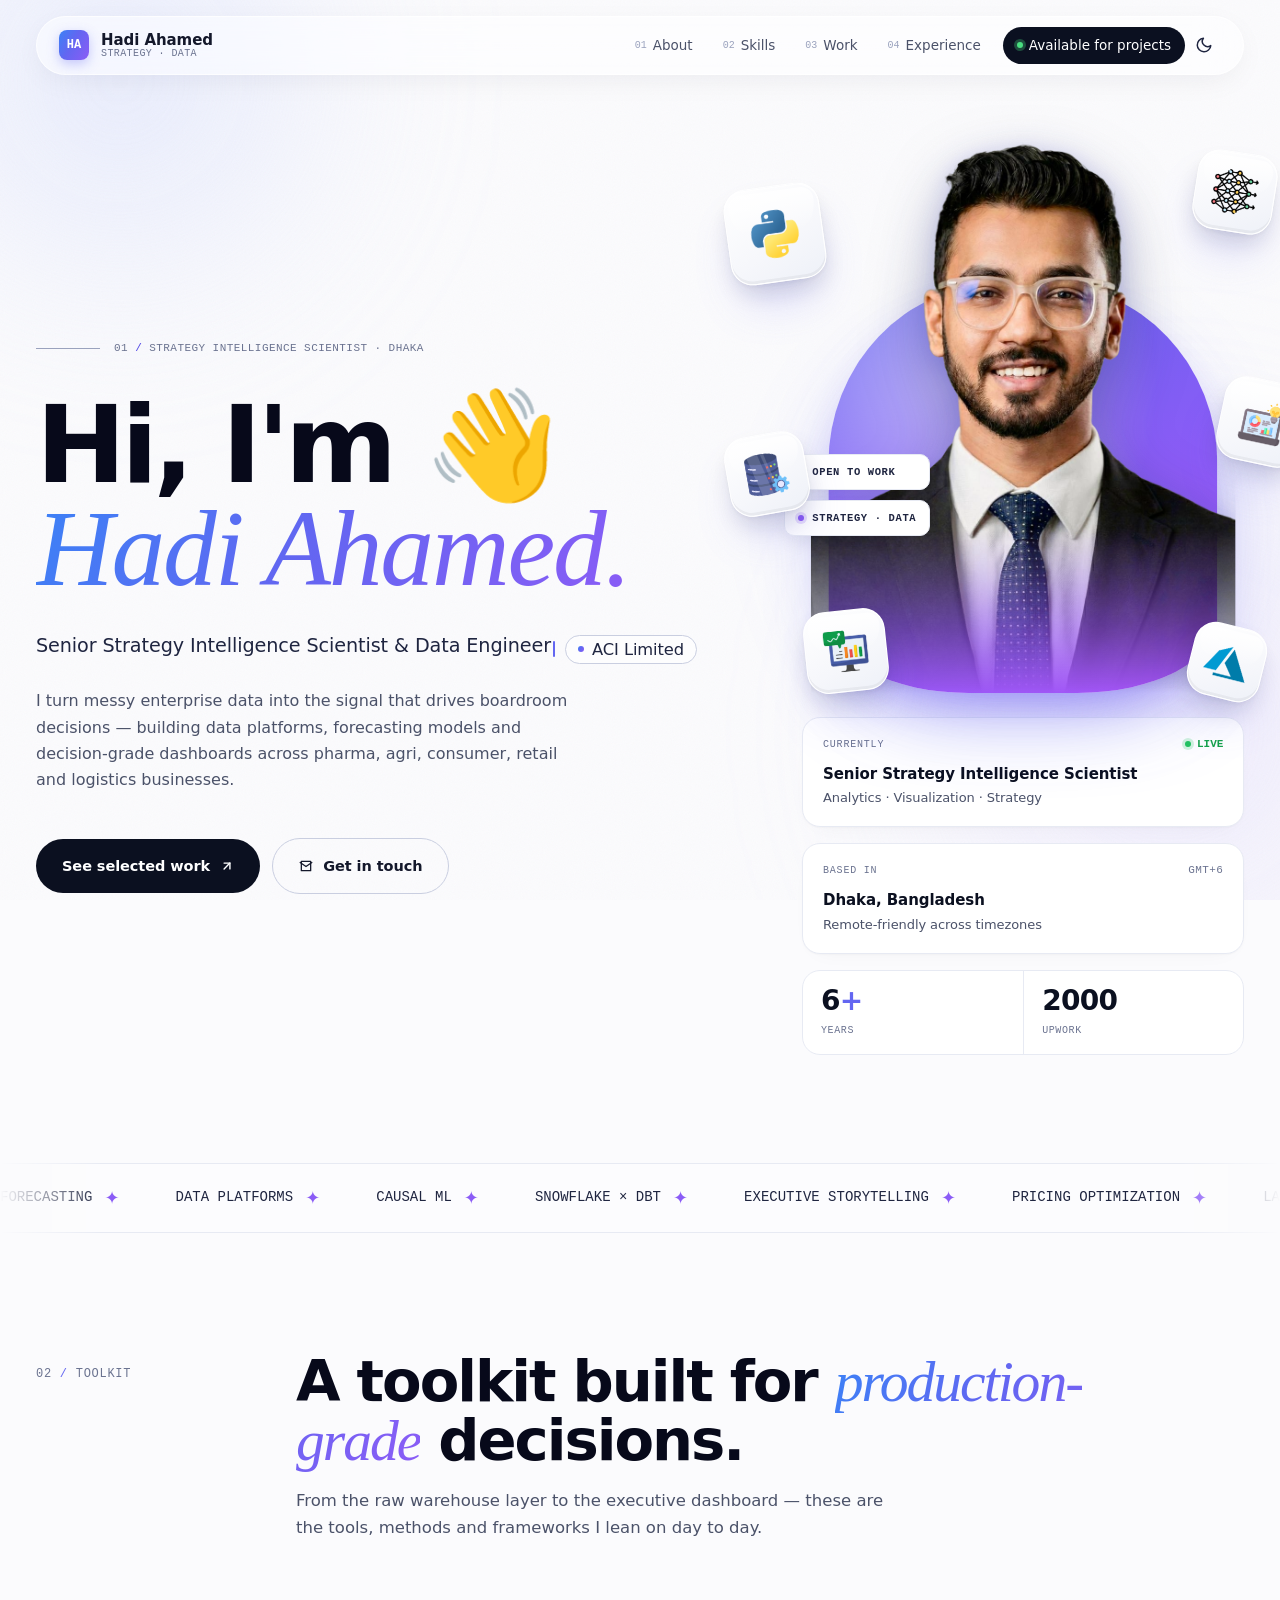
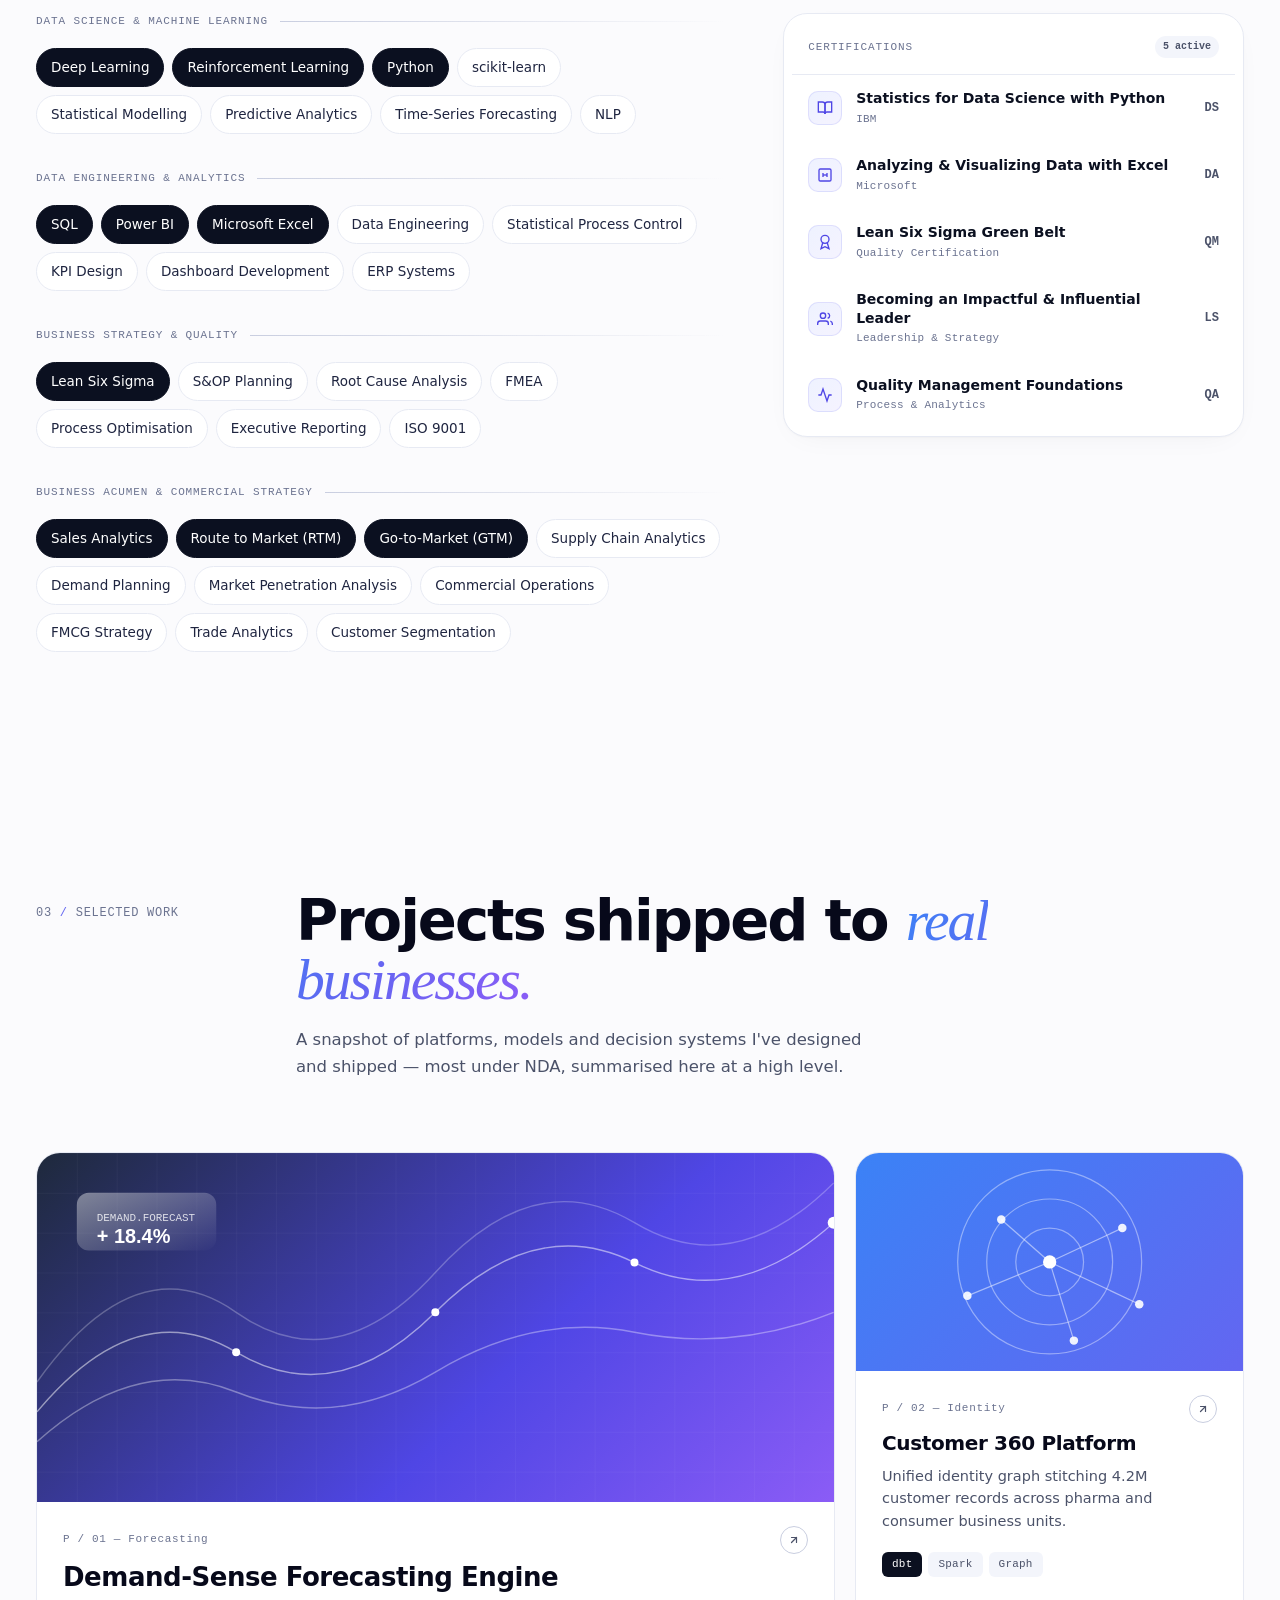
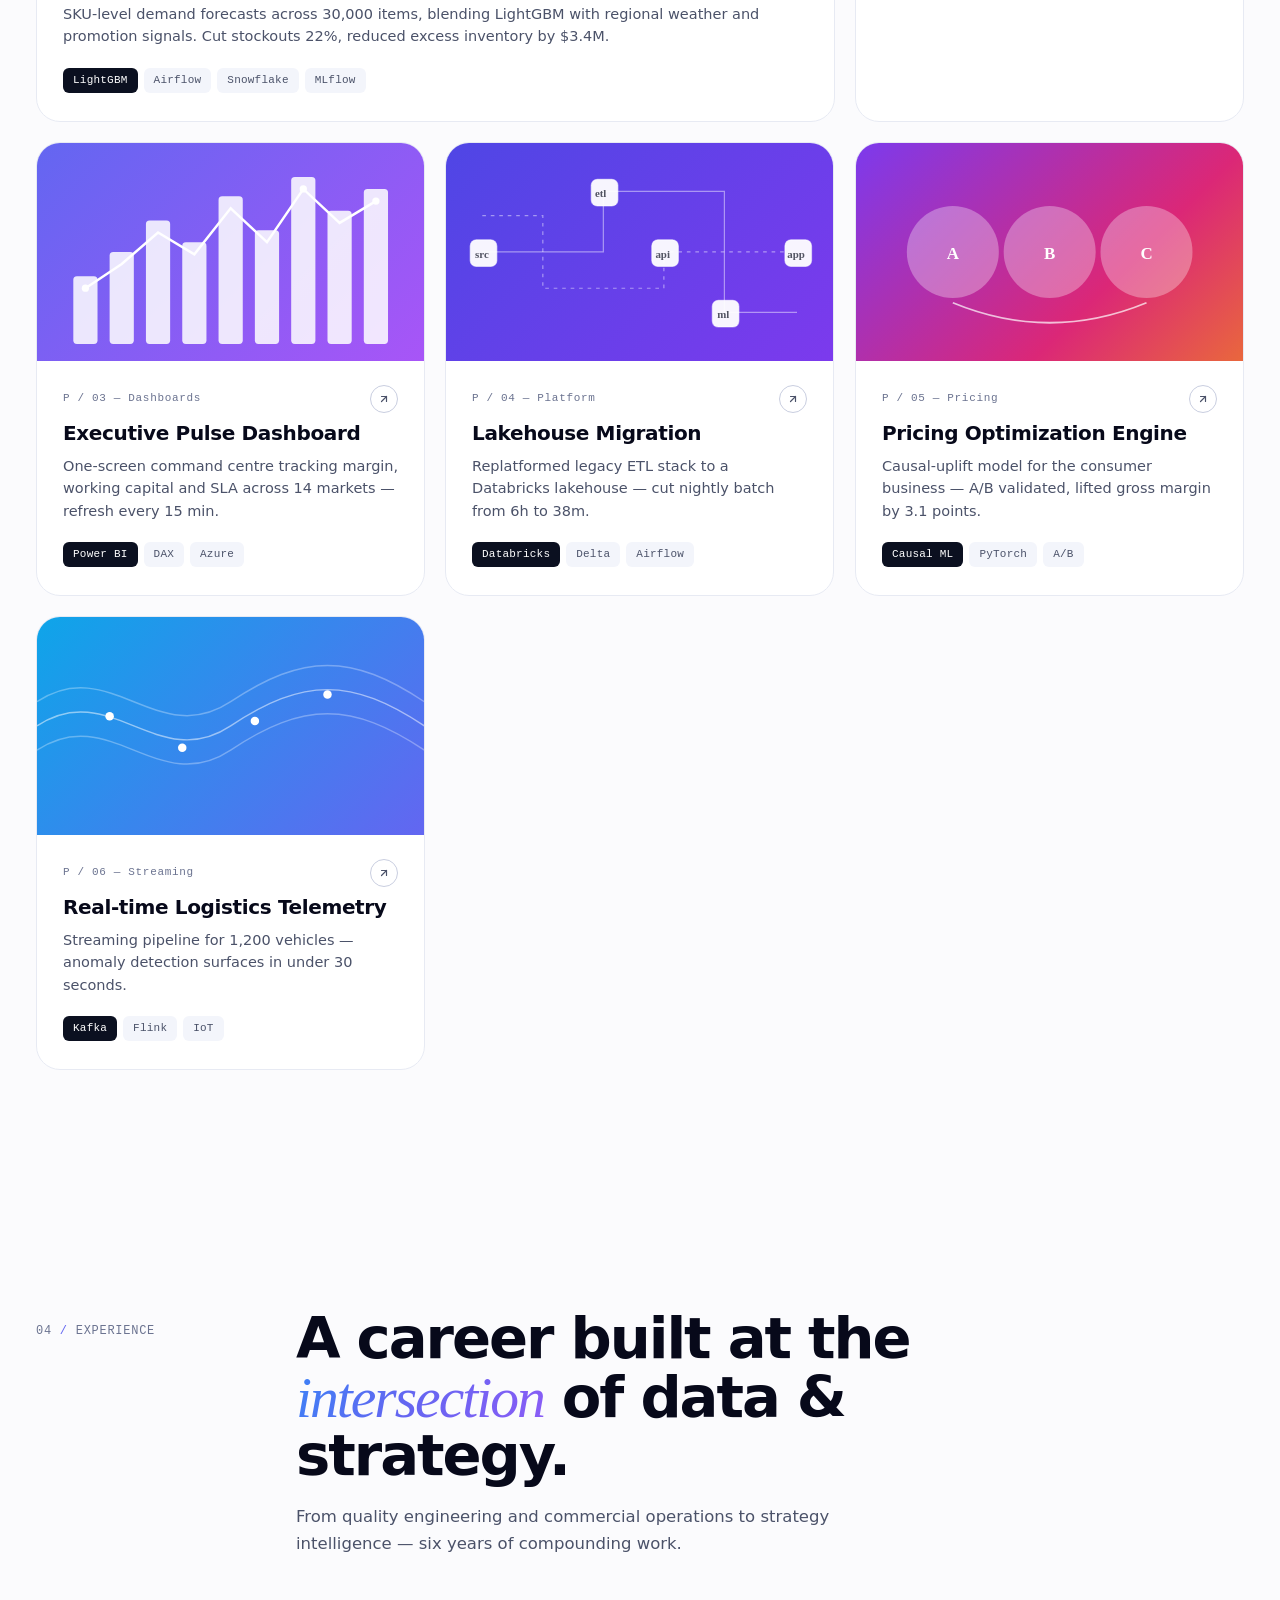
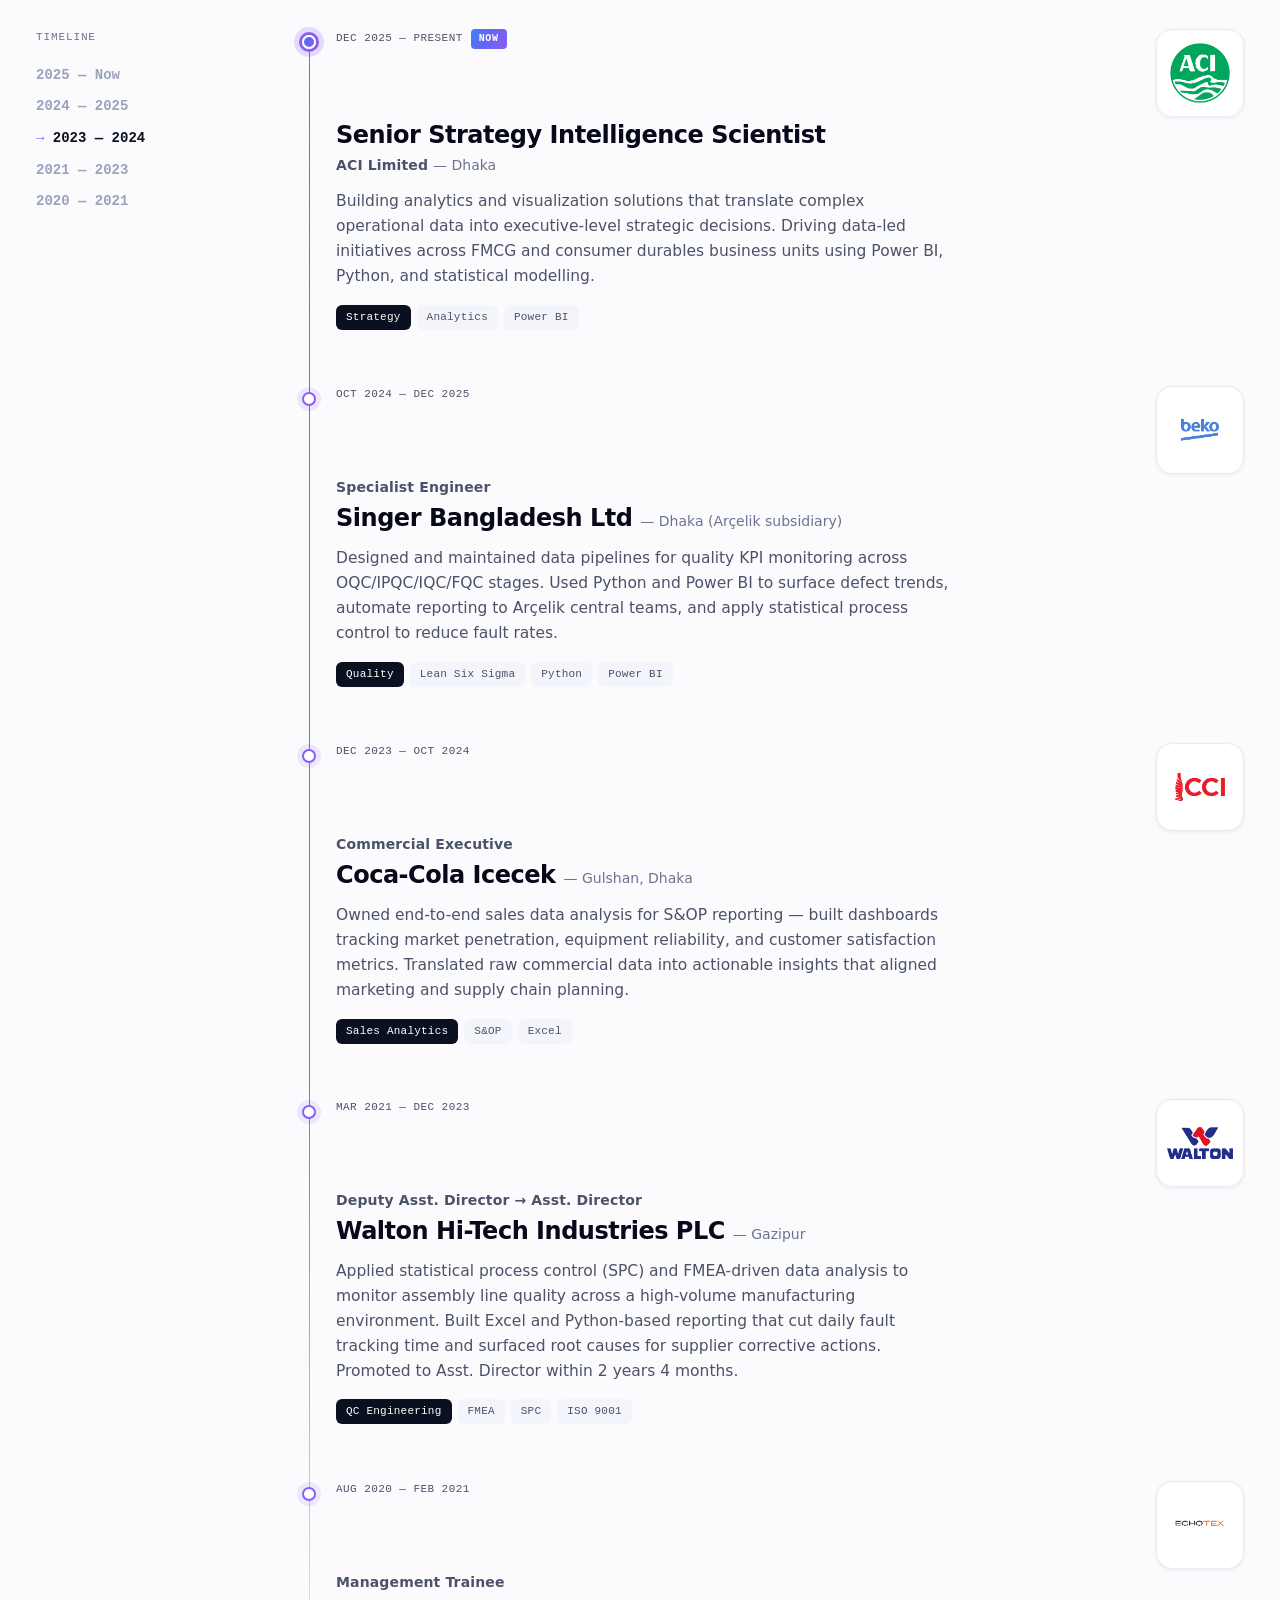
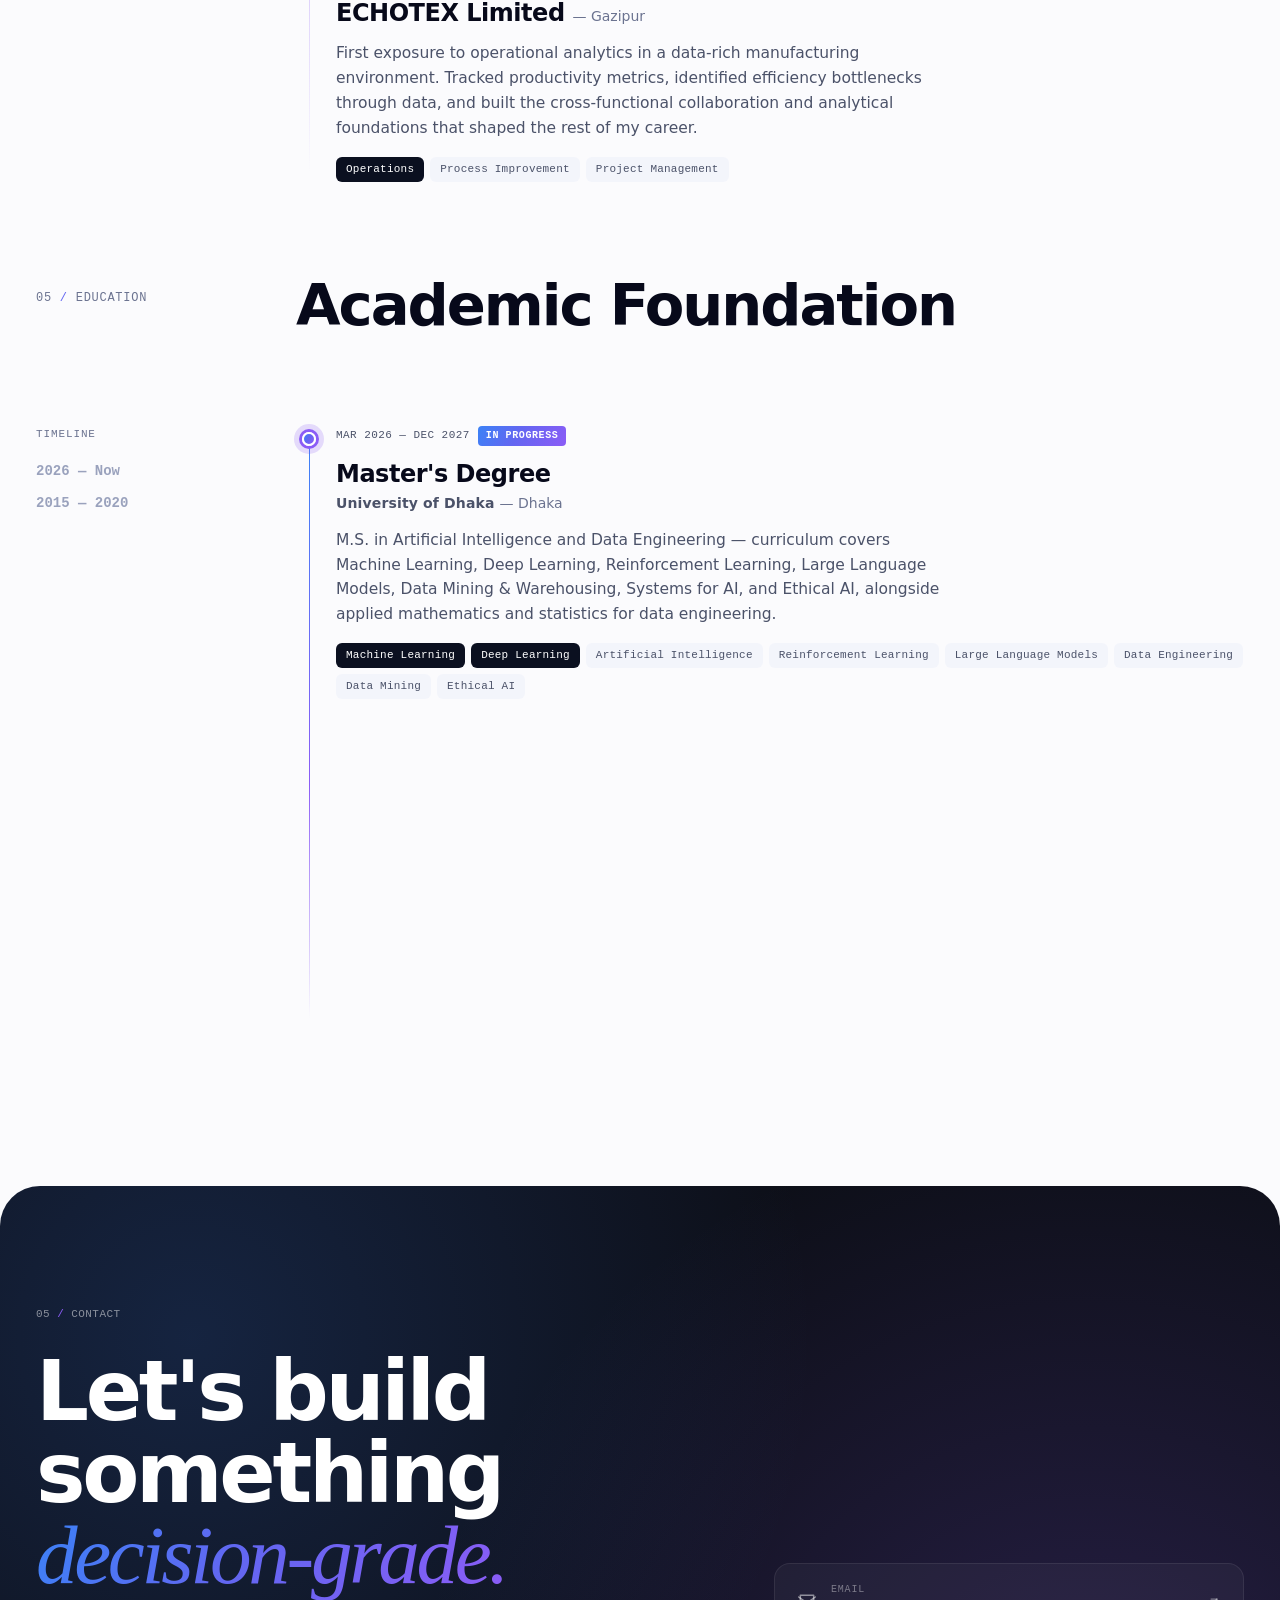
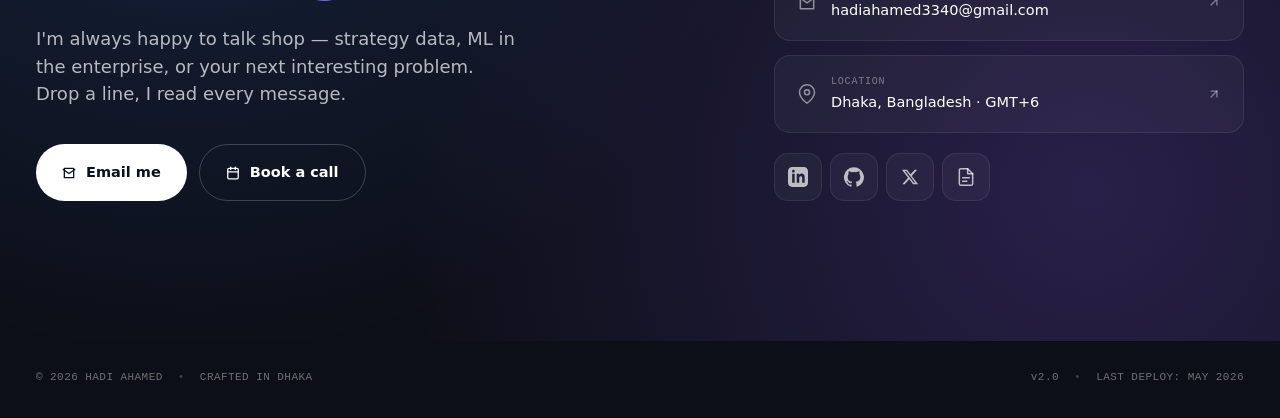
==== commit c6a385be: "Replacing 5 Companies with Upwork" ====
--- a/index.html
+++ b/index.html
@@ -1374,8 +1374,8 @@
             <div class="lbl">Years</div>
           </div>
           <div class="stat-cell">
-            <div class="num">5<span class="pct"></span></div>
-            <div class="lbl">Companies</div>
+            <div class="num">2000+ Hours<span class="pct"></span></div>
+            <div class="lbl">Upwork</div>
           </div>
         </div>
       </aside>
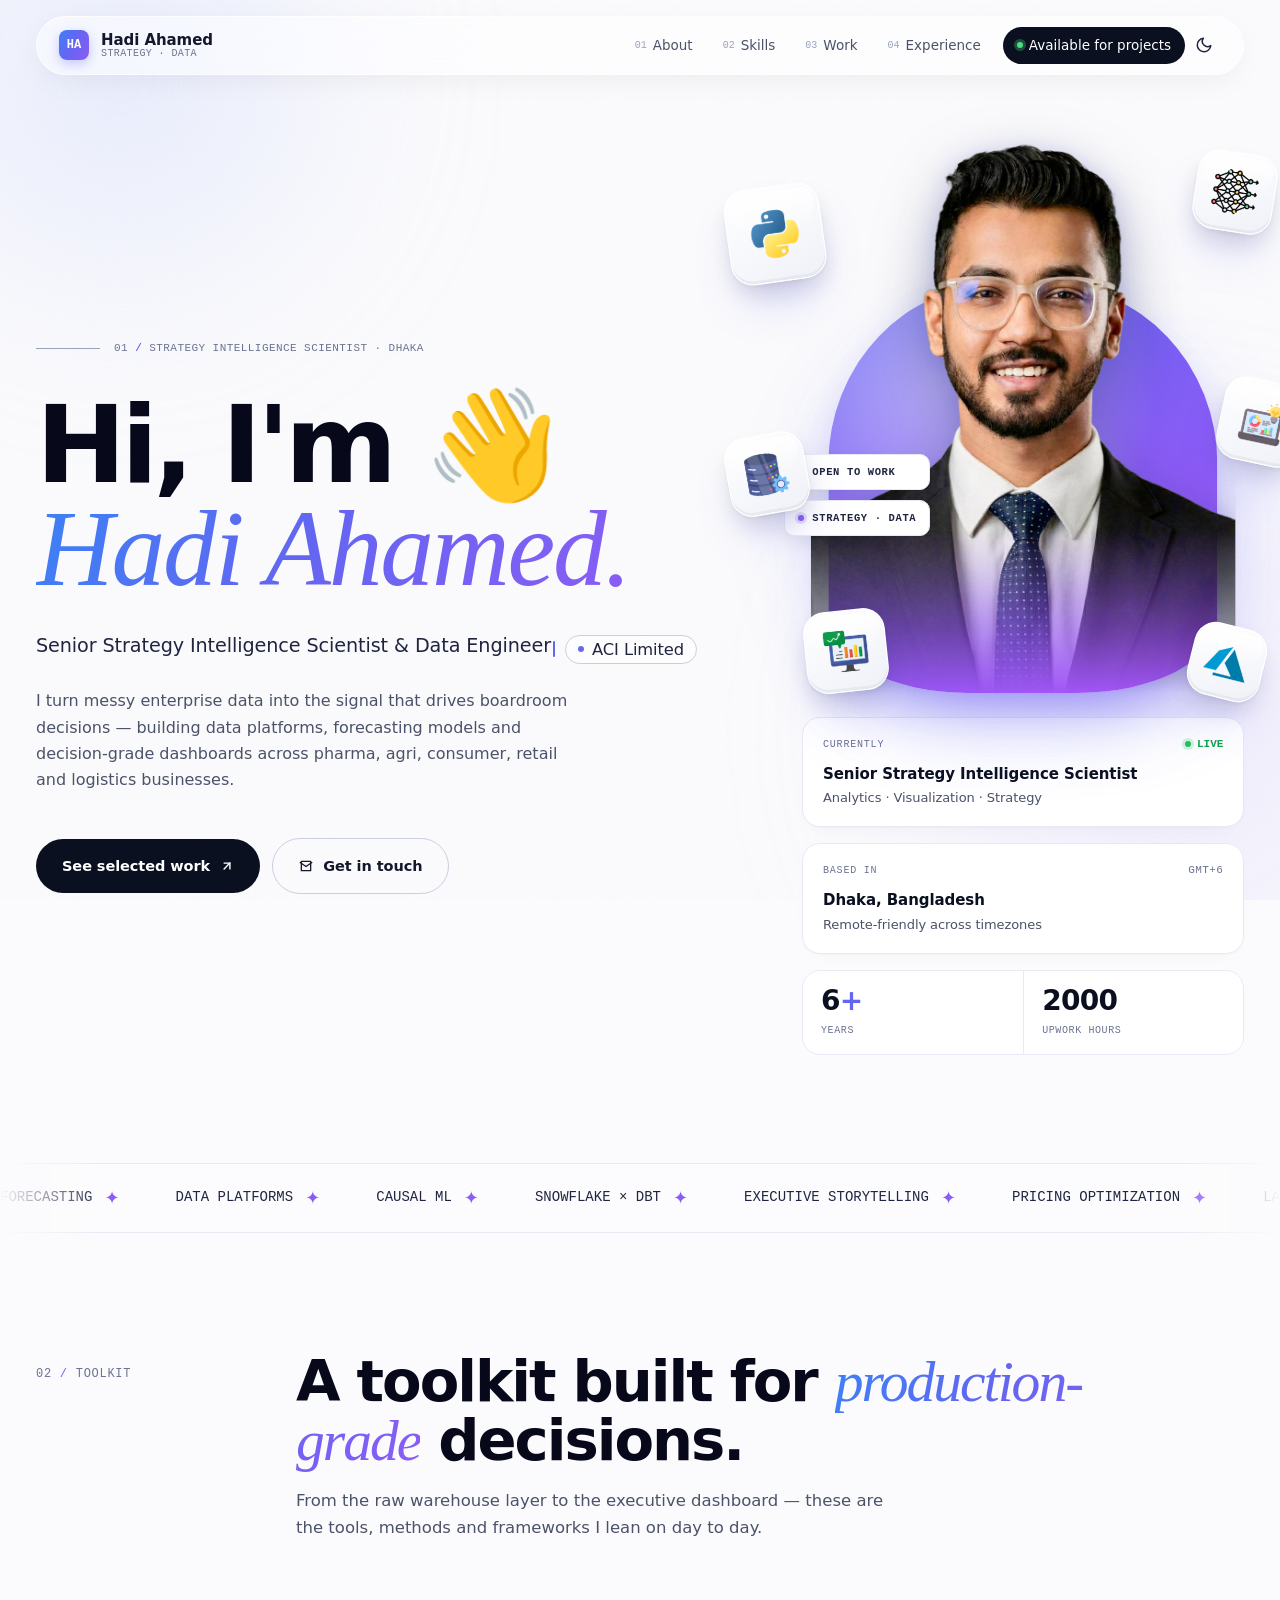
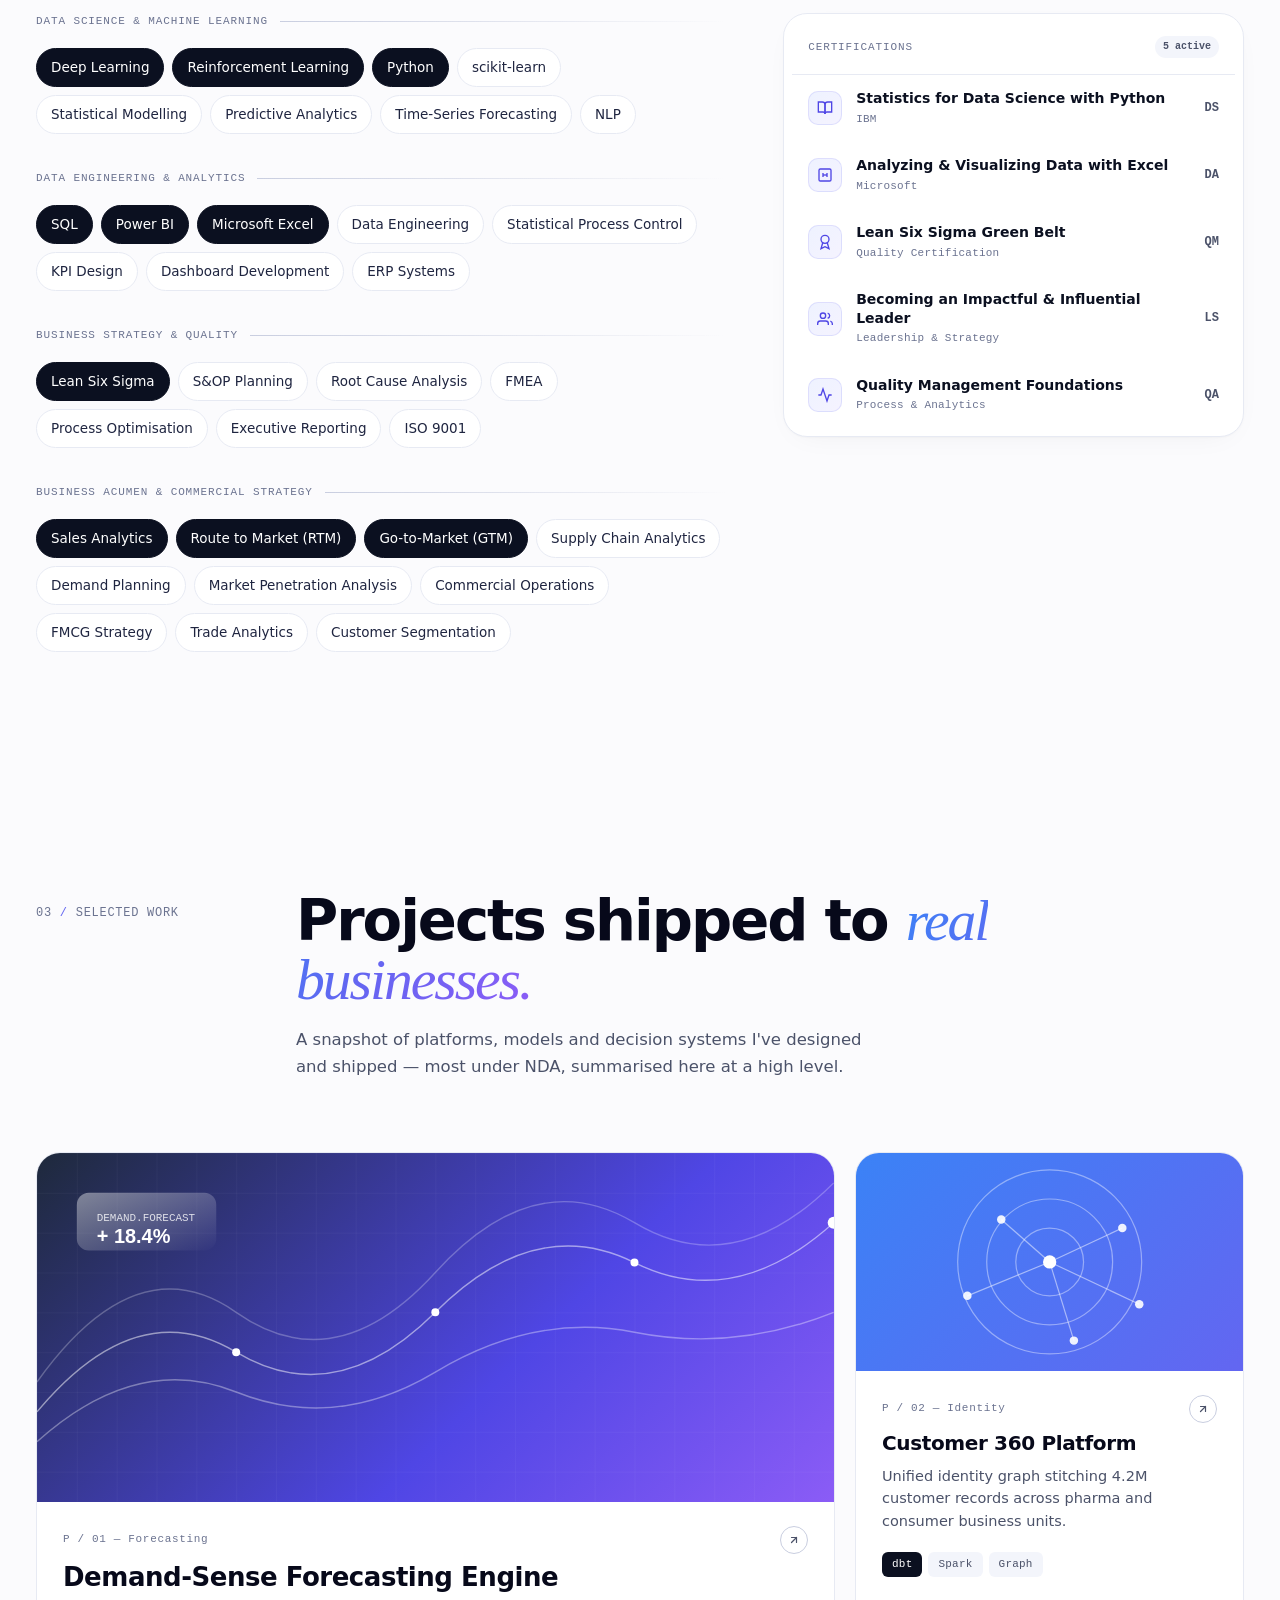
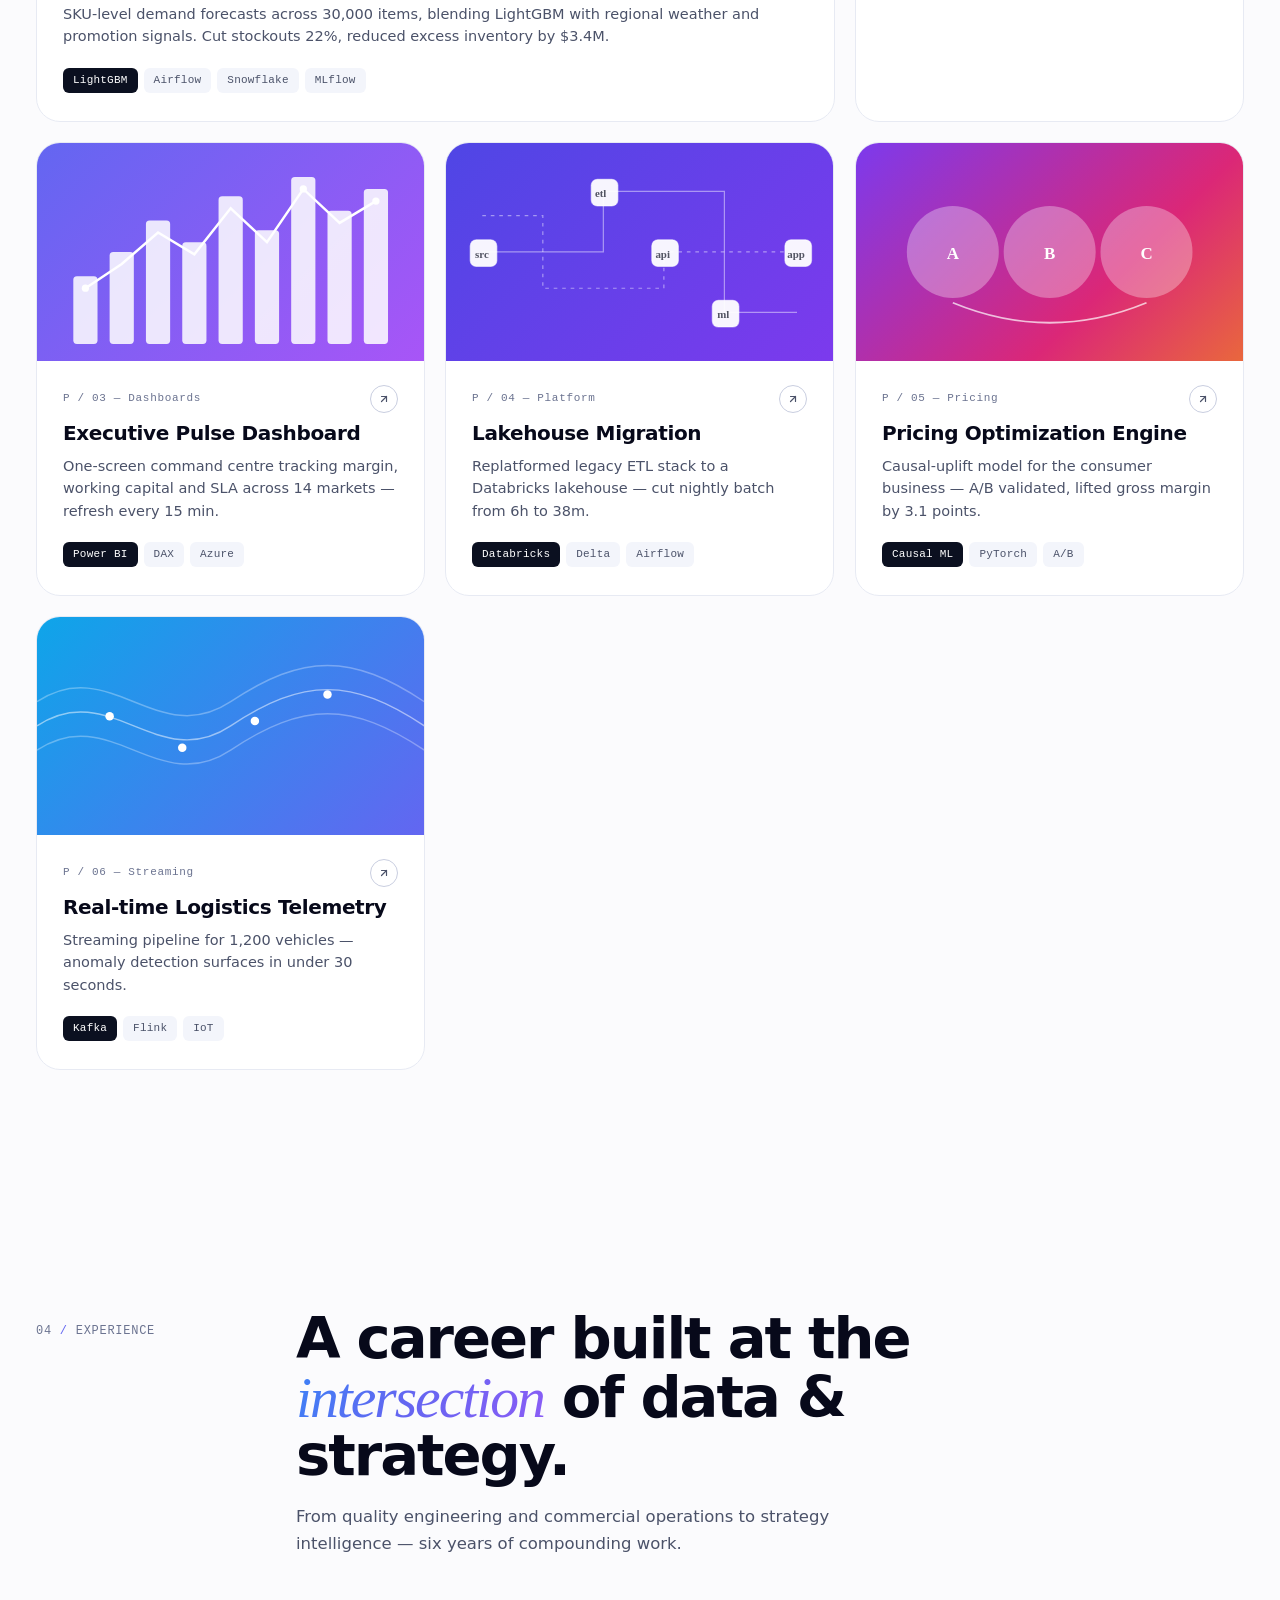
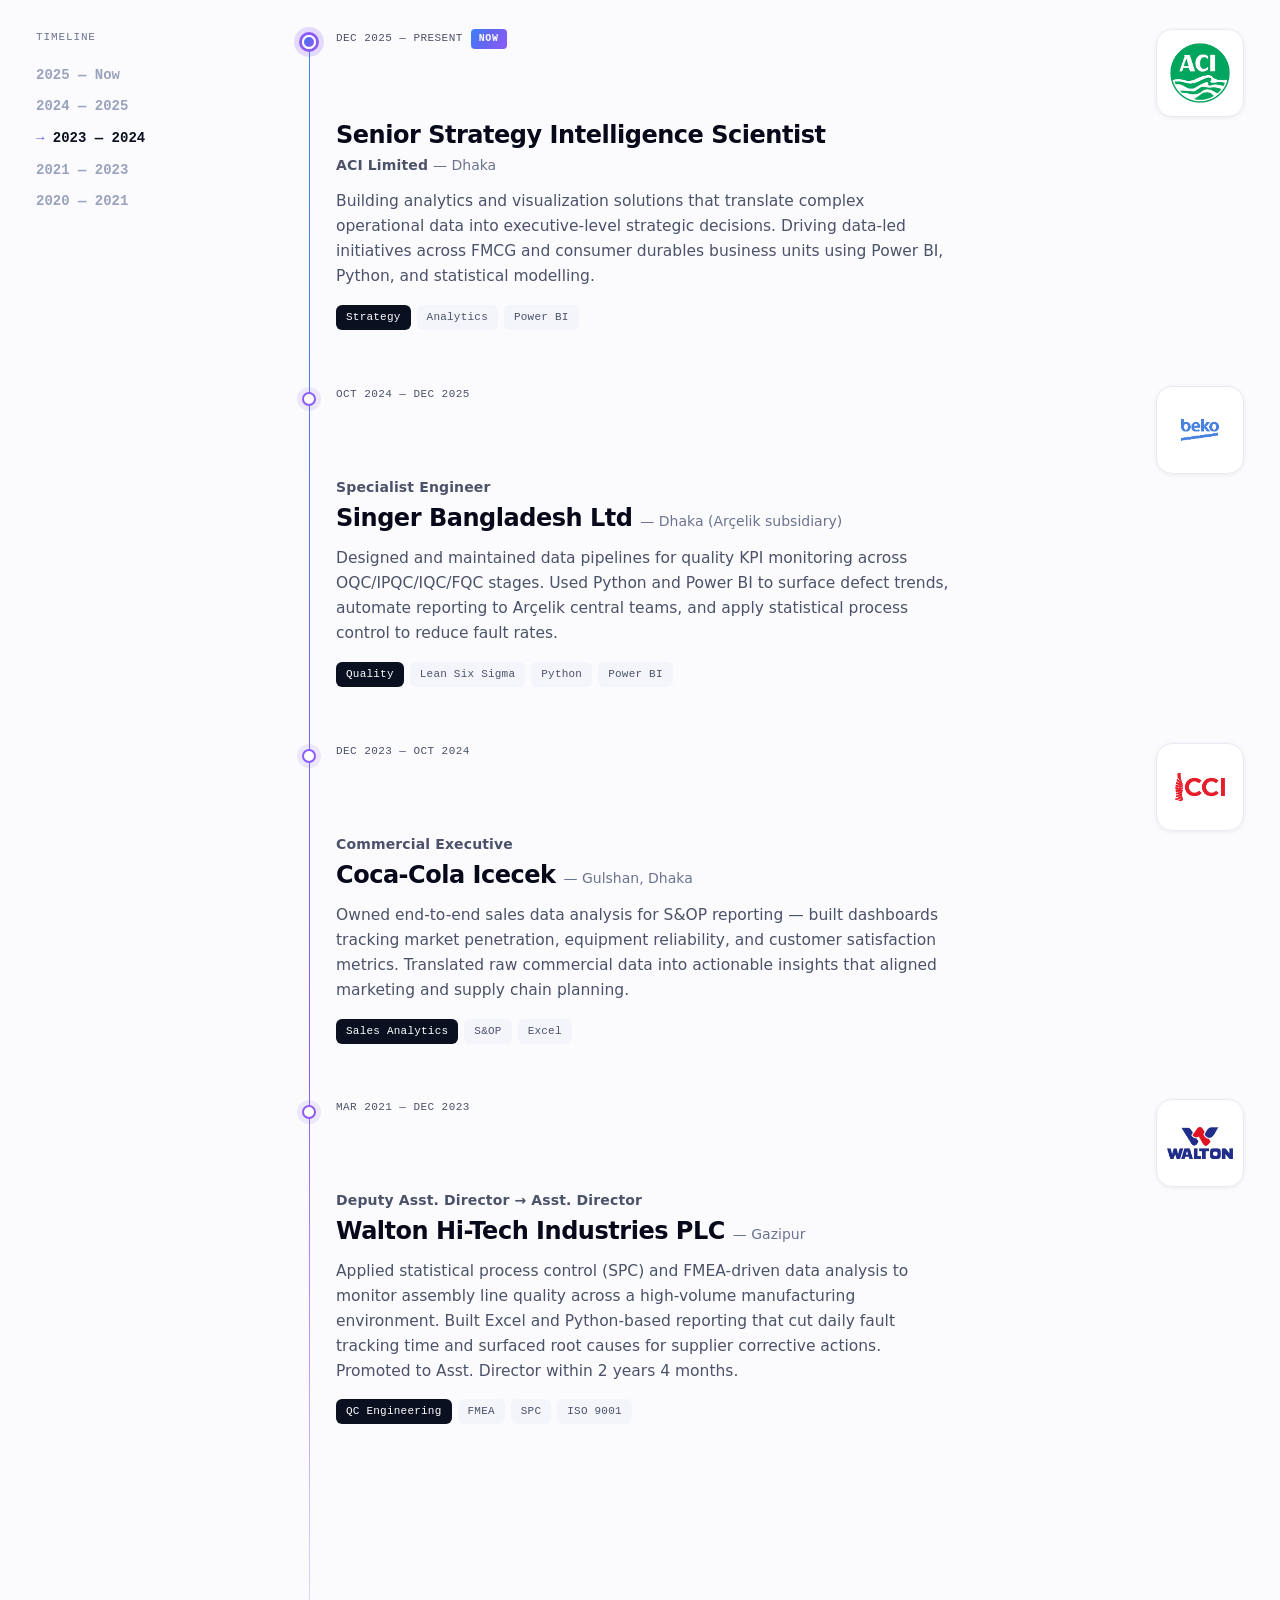
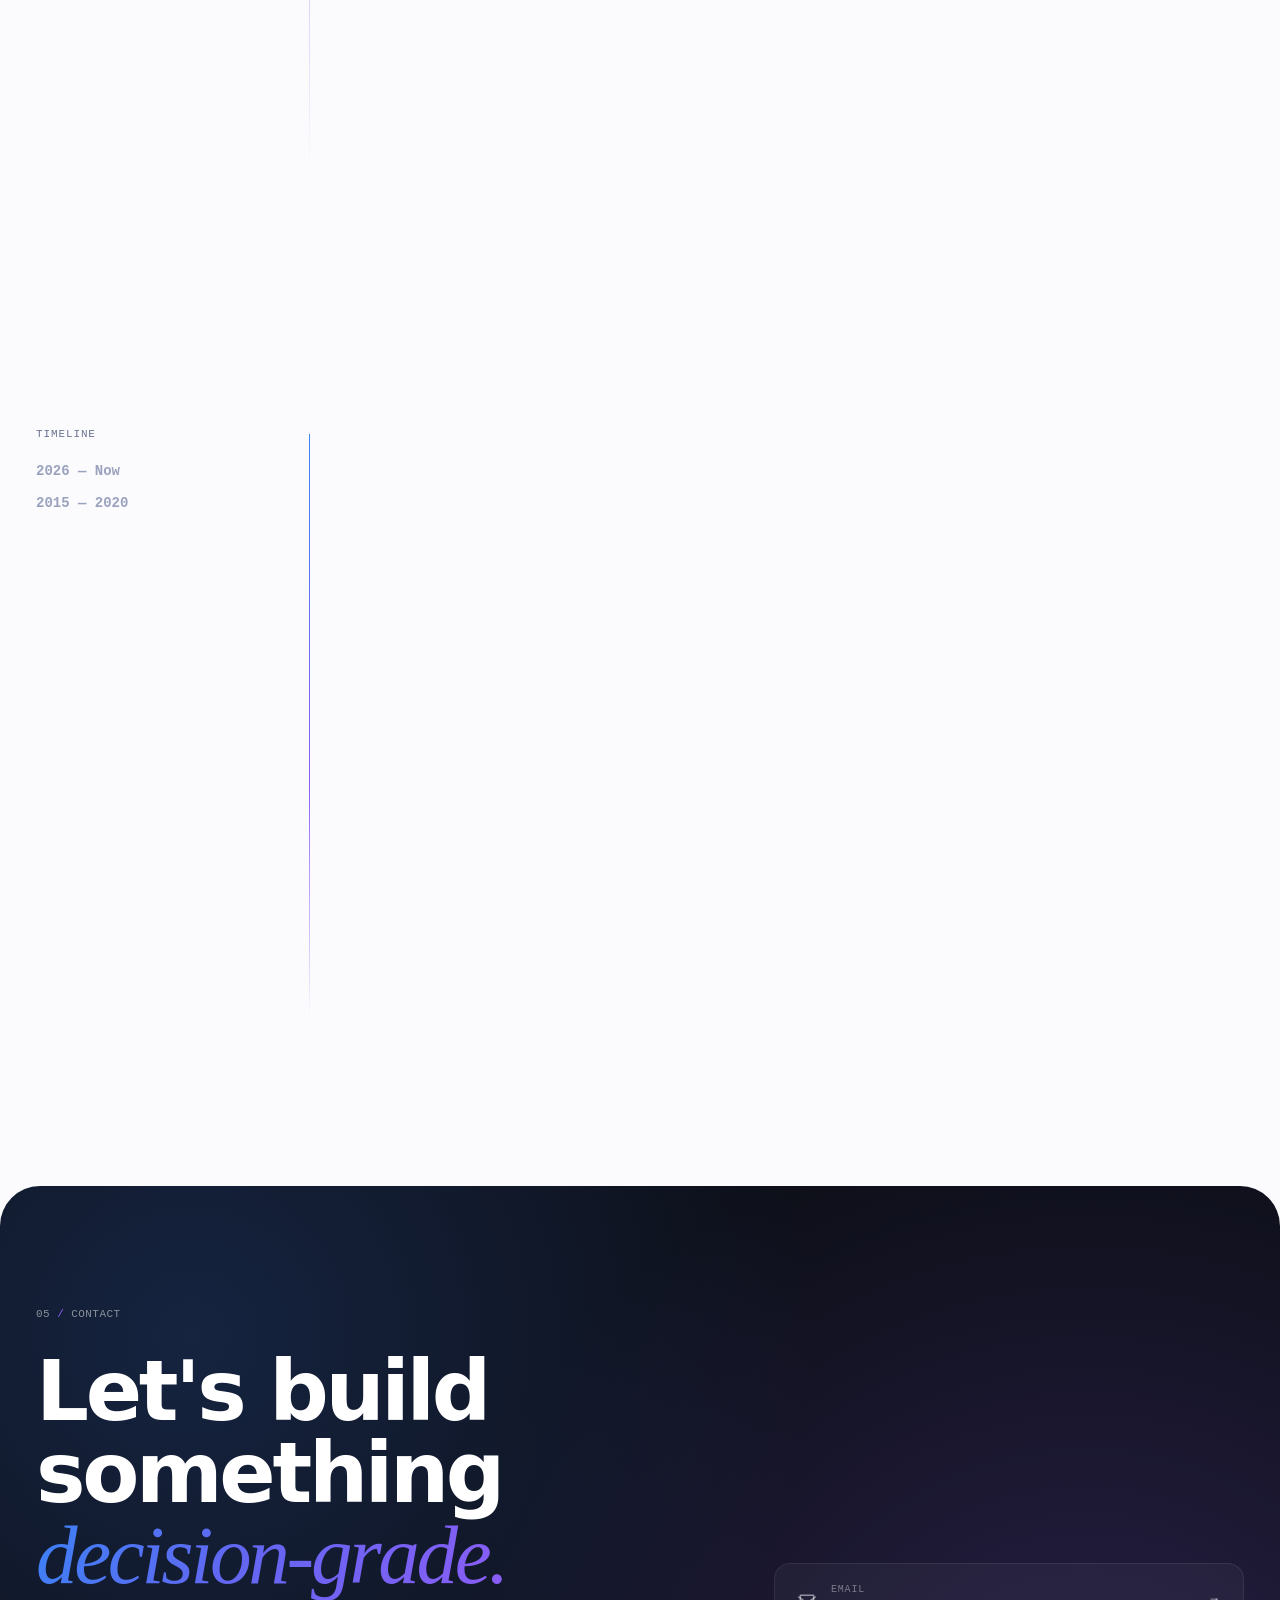
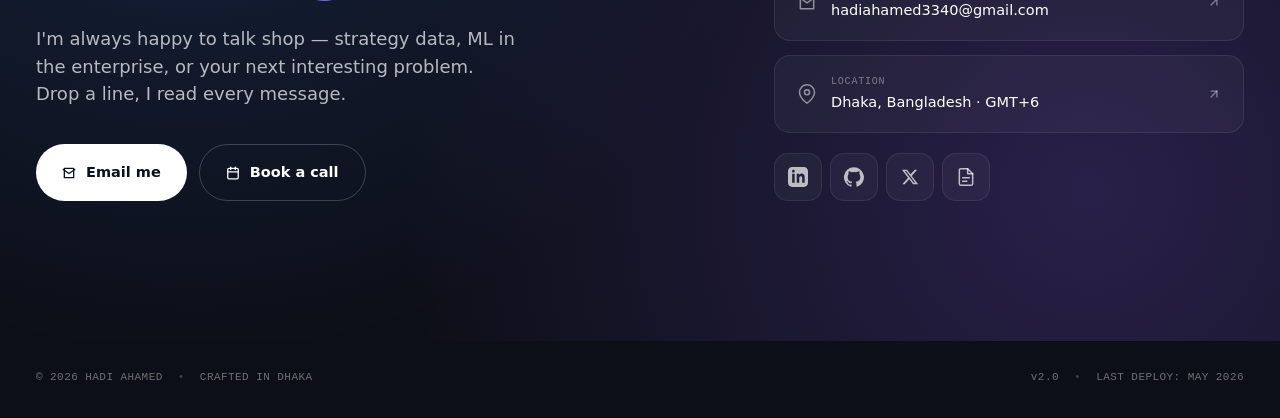
==== commit f028f685: "Fixing the upwork Hours Logged in Issue" ====
--- a/index.html
+++ b/index.html
@@ -1374,8 +1374,8 @@
             <div class="lbl">Years</div>
           </div>
           <div class="stat-cell">
-            <div class="num">2000+ Hours<span class="pct"></span></div>
-            <div class="lbl">Upwork</div>
+            <div class="num">2000<span class="pct"></span></div>
+            <div class="lbl">Upwork Hours</div>
           </div>
         </div>
       </aside>
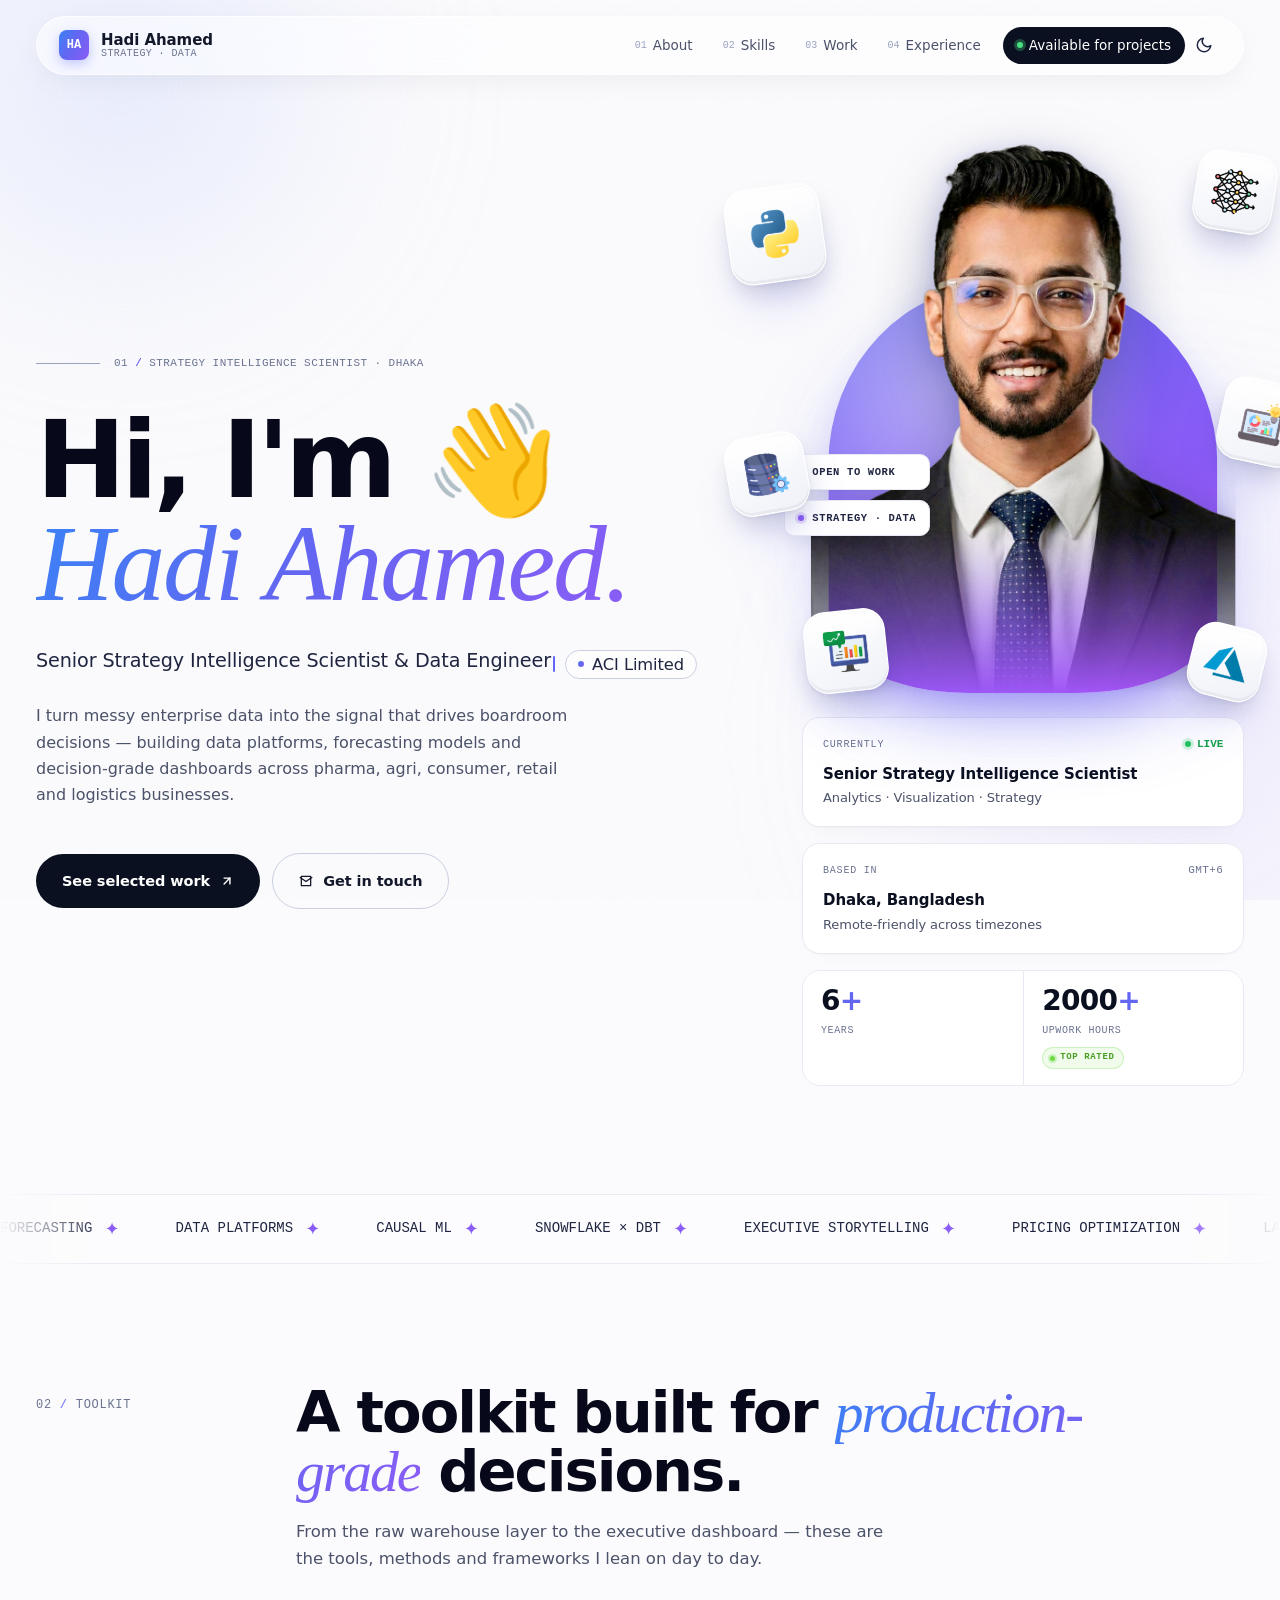
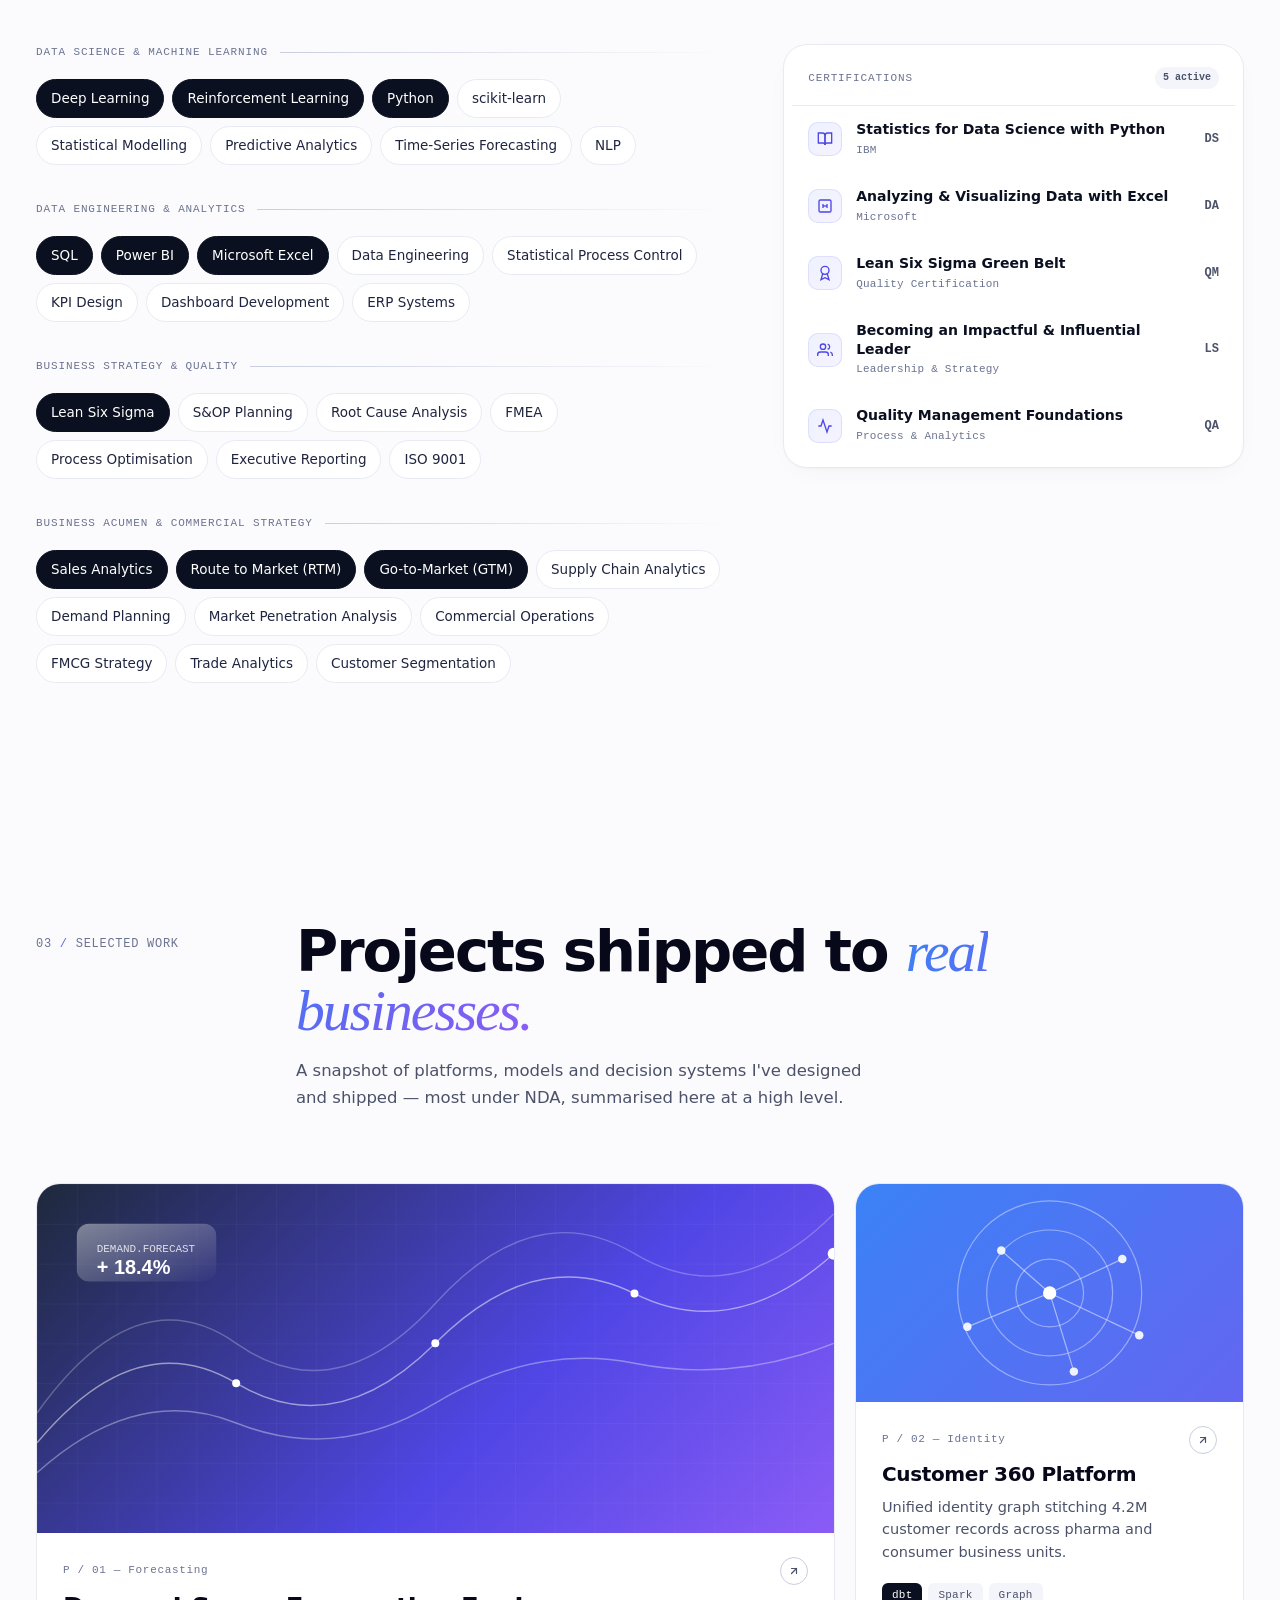
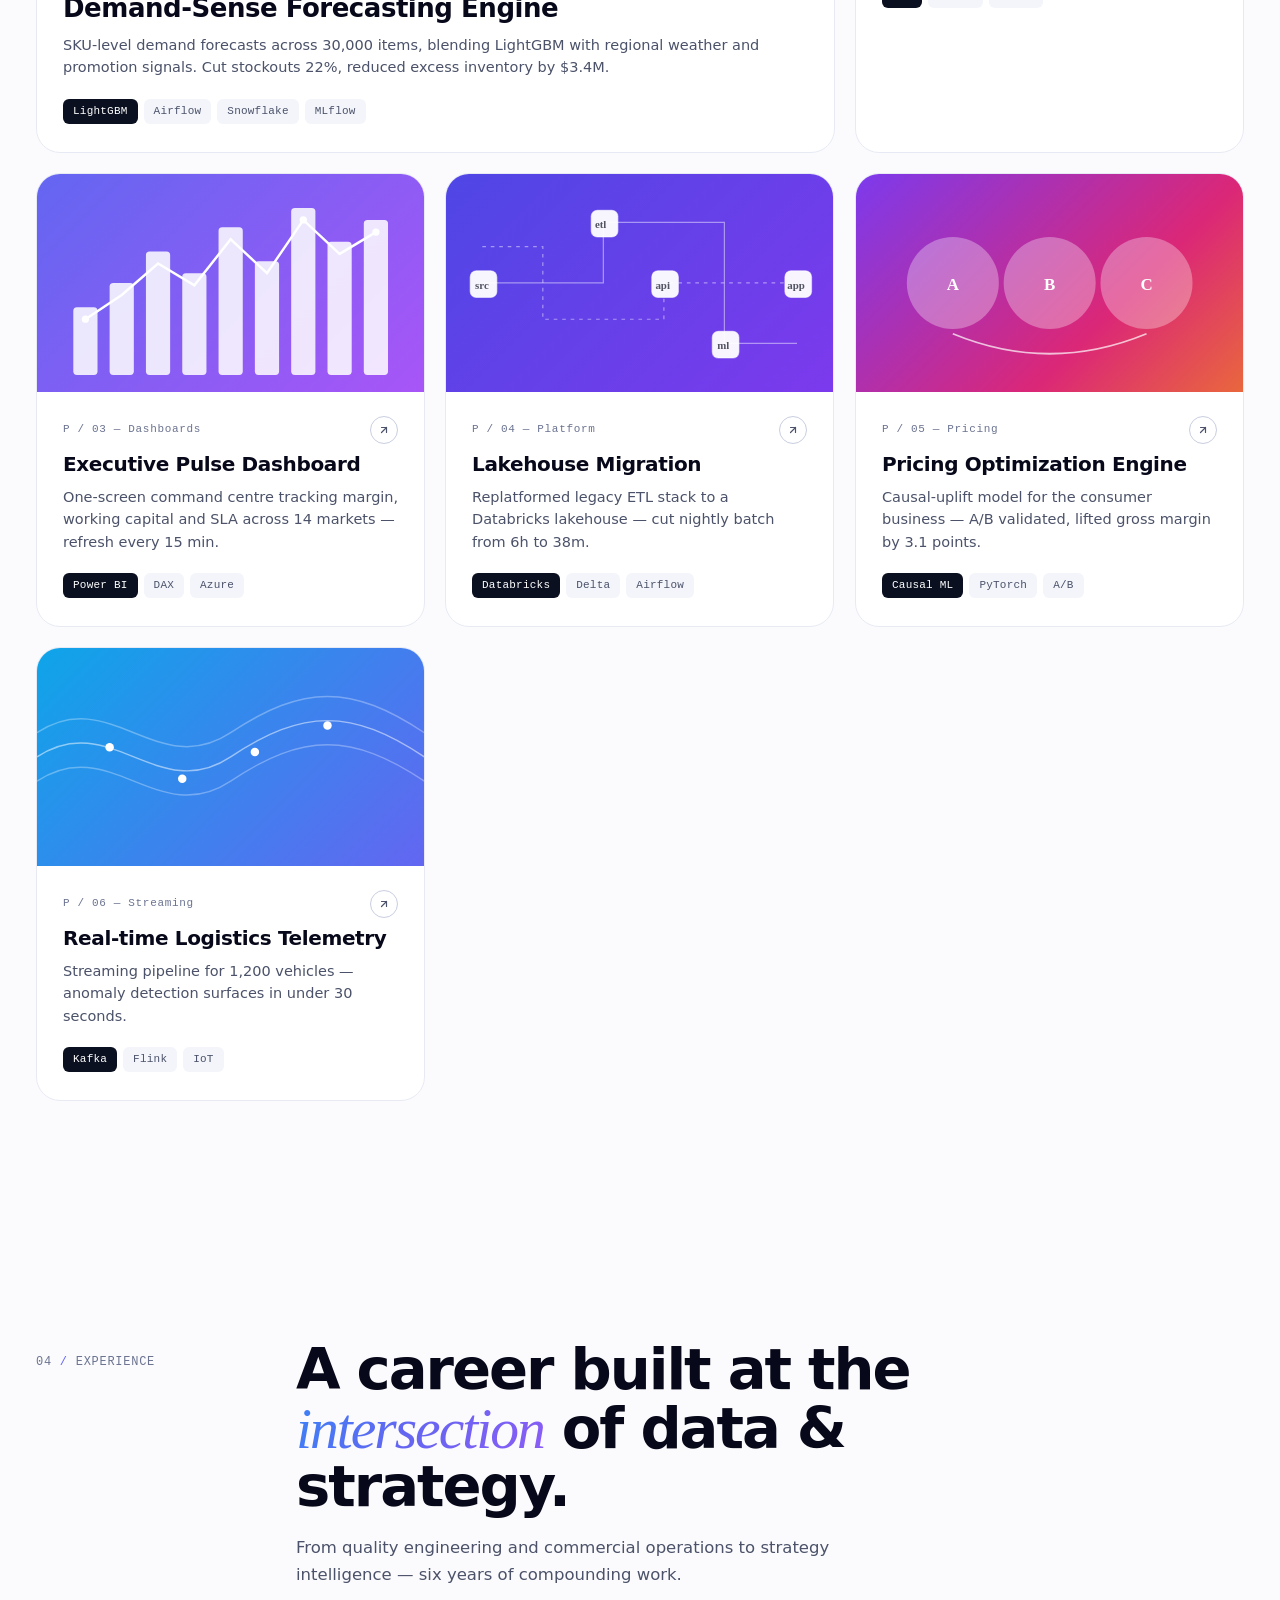
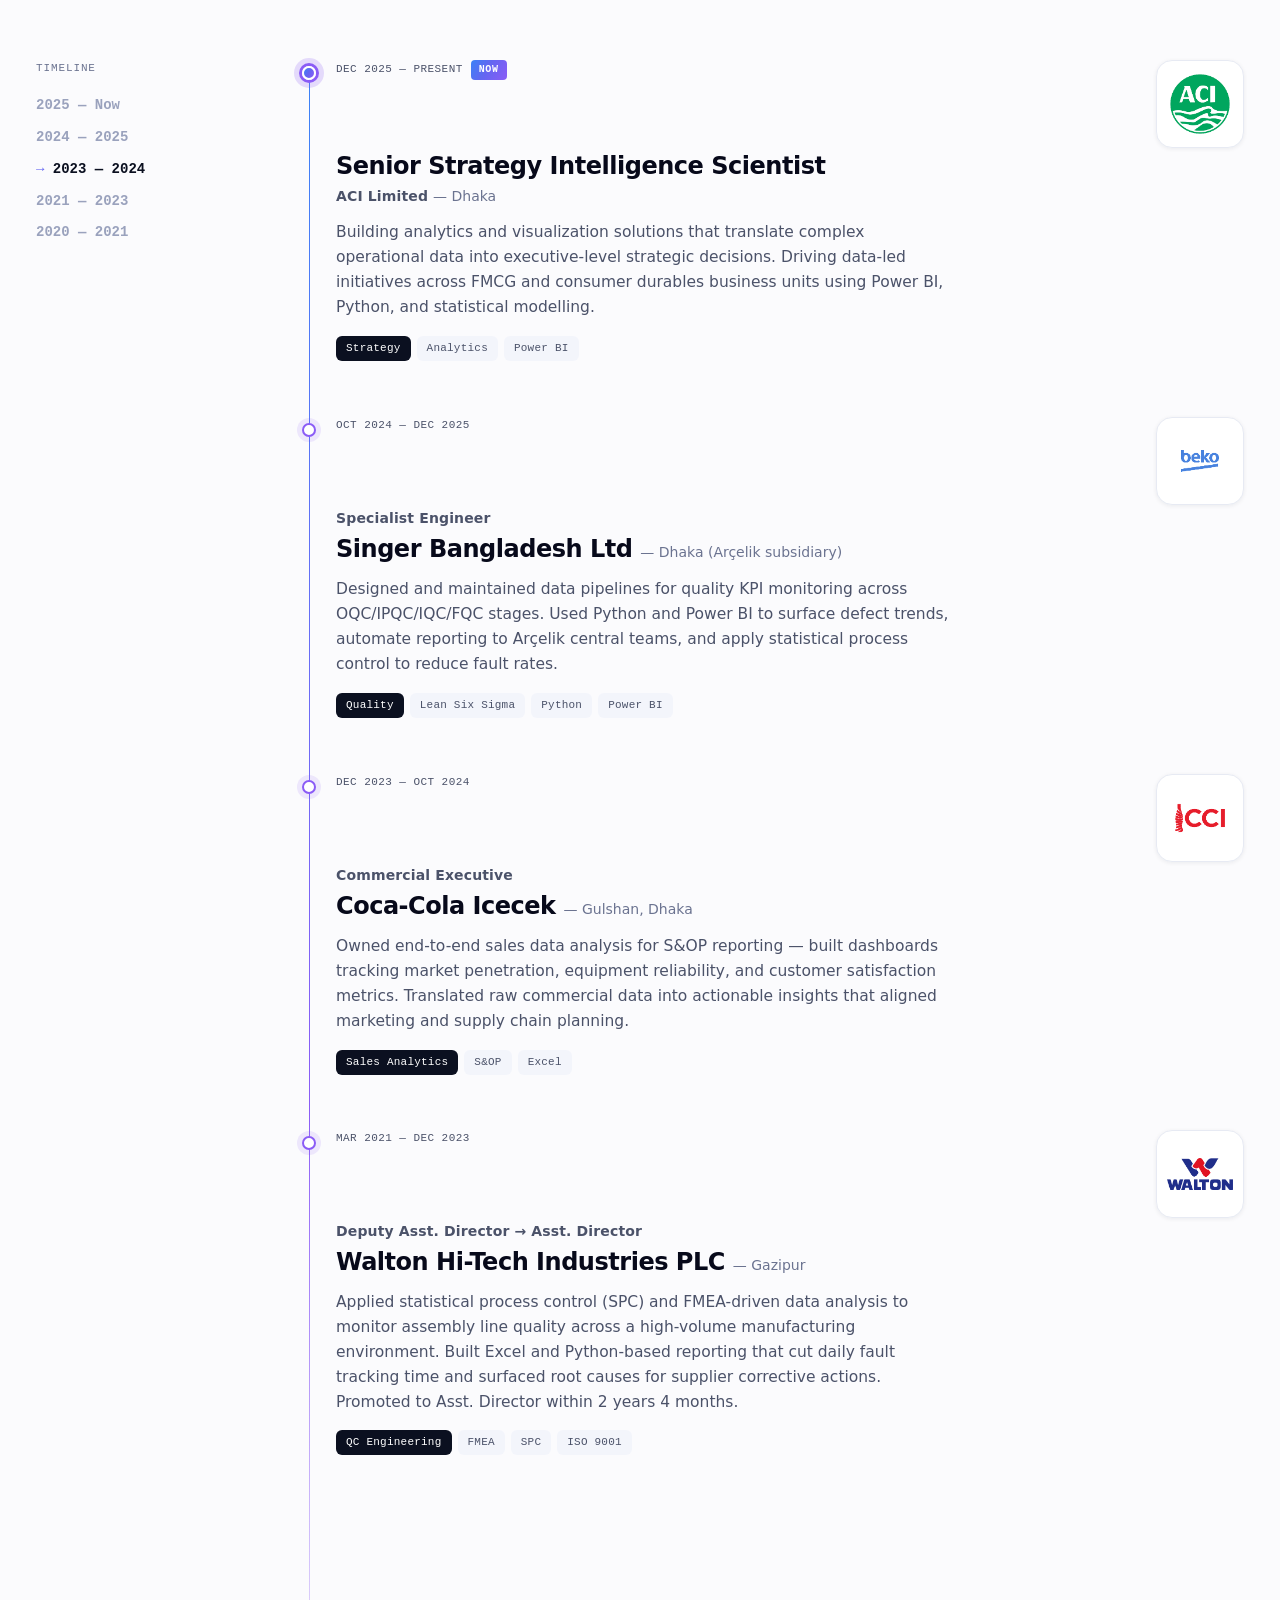
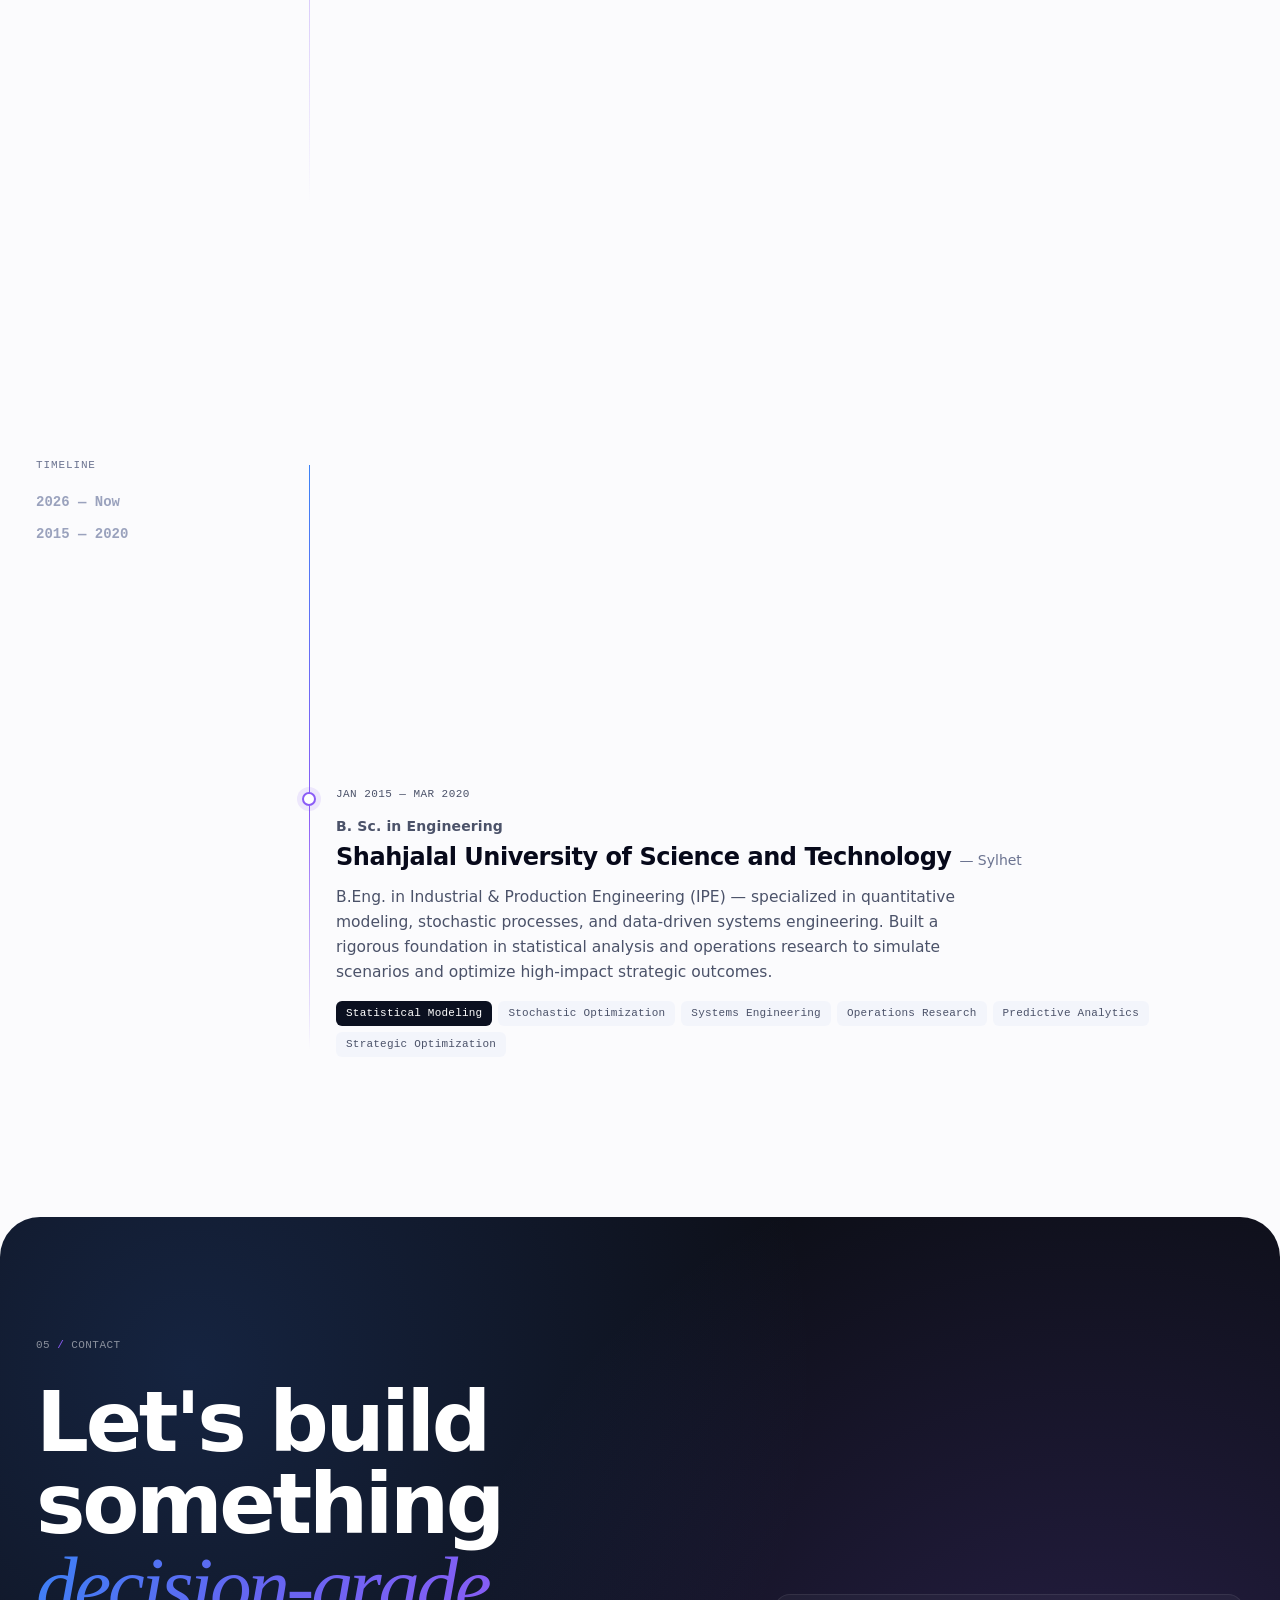
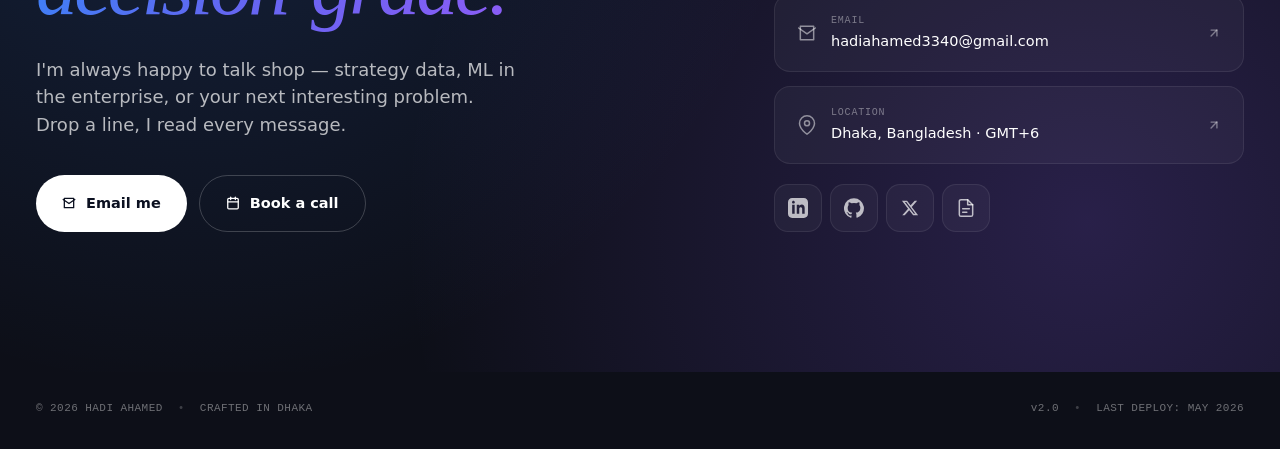
==== commit 26879f14: "Polish Upwork stat: 2000+ hours with animated Top Rated badge - Fix pct span to show + after 2000 - " ====
--- a/index.html
+++ b/index.html
@@ -720,6 +720,33 @@
     font-family: var(--mono); font-size: 10px; letter-spacing: 0.06em;
     text-transform: uppercase; color: var(--ink-400);
     margin-top: 8px;
+  }
+  .upwork-badge {
+    display: inline-flex; align-items: center; gap: 5px;
+    margin-top: 9px;
+    padding: 3px 9px 3px 7px;
+    border-radius: 999px;
+    background: rgba(111,218,68,0.1);
+    border: 1px solid rgba(111,218,68,0.28);
+    font-family: var(--mono); font-size: 9px; font-weight: 700;
+    letter-spacing: 0.07em; text-transform: uppercase;
+    color: #4a9e24;
+  }
+  html.dark-mode .upwork-badge {
+    background: rgba(111,218,68,0.13);
+    border-color: rgba(111,218,68,0.35);
+    color: #6fda44;
+  }
+  .upwork-badge .up-dot {
+    width: 5px; height: 5px; border-radius: 50%;
+    background: #6fda44;
+    box-shadow: 0 0 0 2px rgba(111,218,68,0.3);
+    flex-shrink: 0;
+    animation: upwork-pulse 2s ease-in-out infinite;
+  }
+  @keyframes upwork-pulse {
+    0%, 100% { box-shadow: 0 0 0 2px rgba(111,218,68,0.3); }
+    50%       { box-shadow: 0 0 0 4px rgba(111,218,68,0.15); }
   }
 
   /* ============ Marquee ============ */
@@ -1374,8 +1401,9 @@
             <div class="lbl">Years</div>
           </div>
           <div class="stat-cell">
-            <div class="num">2000<span class="pct"></span></div>
+            <div class="num">2000<span class="pct">+</span></div>
             <div class="lbl">Upwork Hours</div>
+            <span class="upwork-badge"><span class="up-dot"></span>Top Rated</span>
           </div>
         </div>
       </aside>
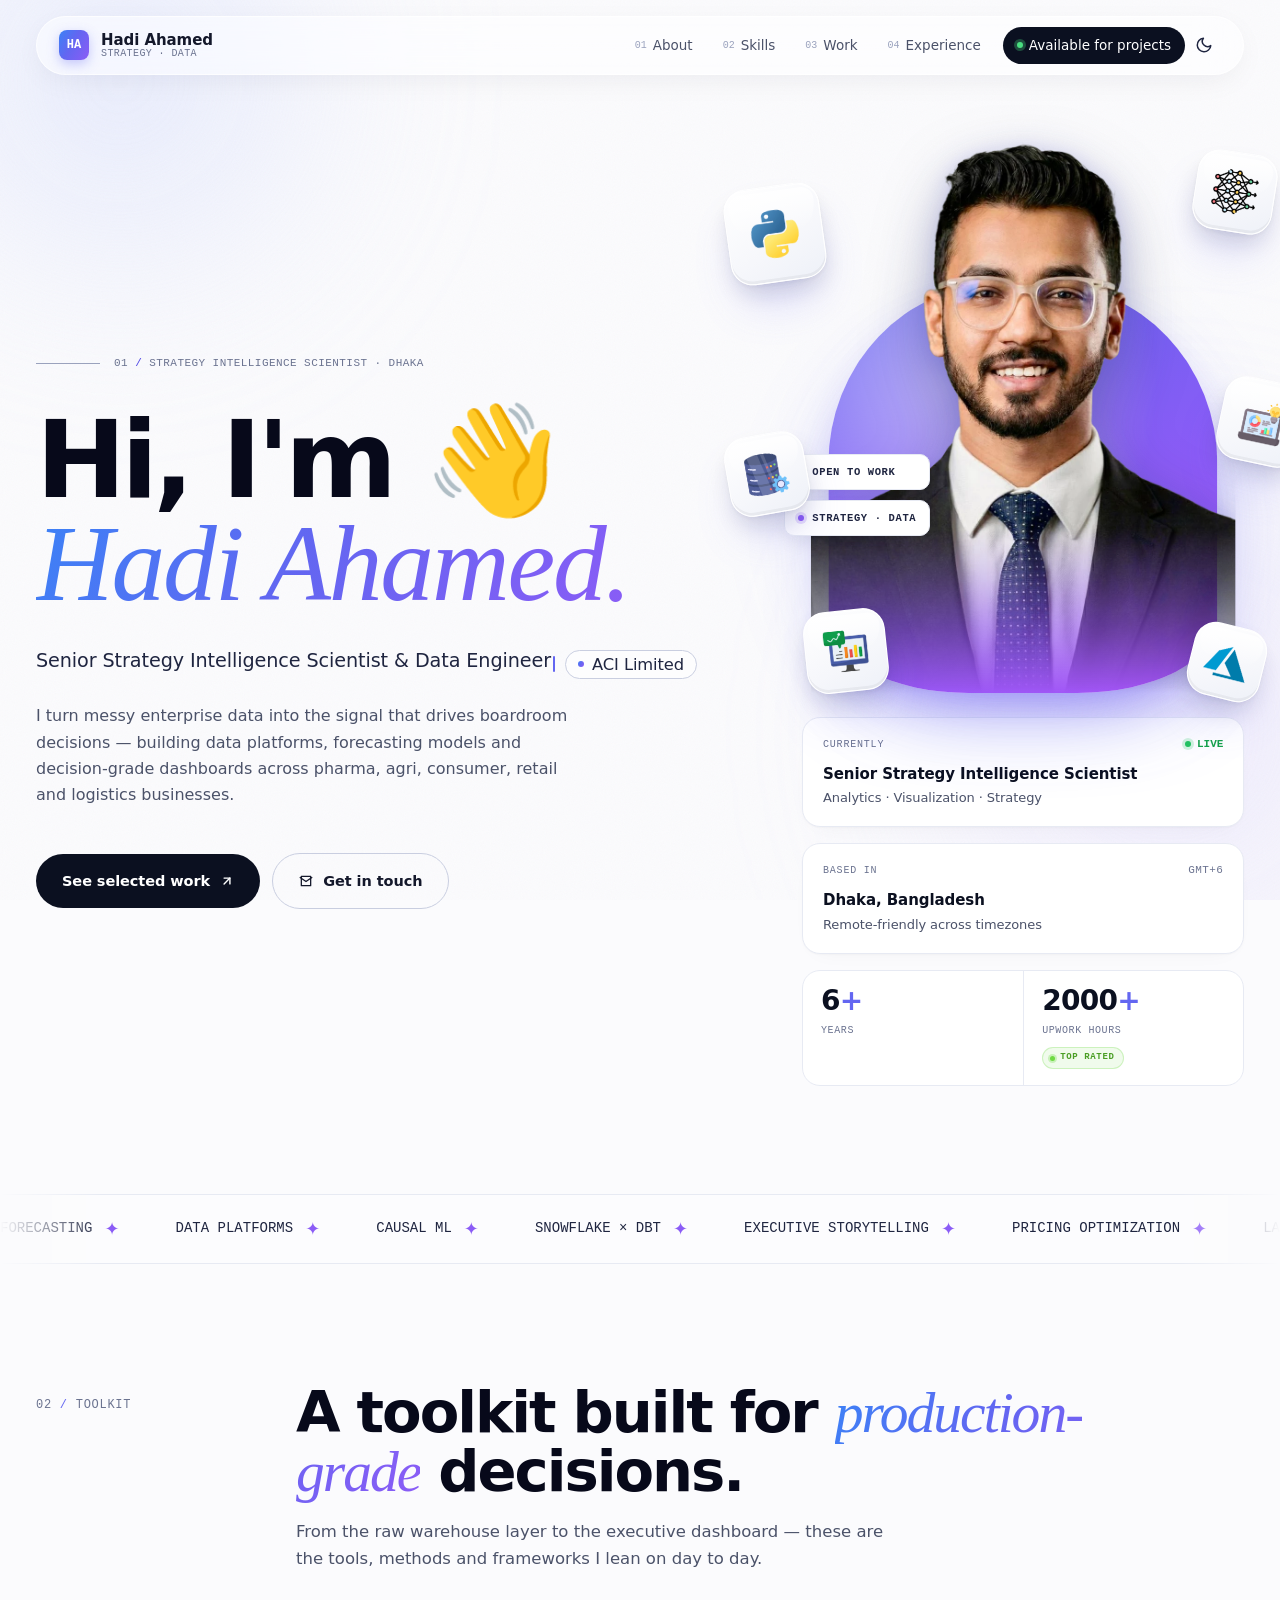
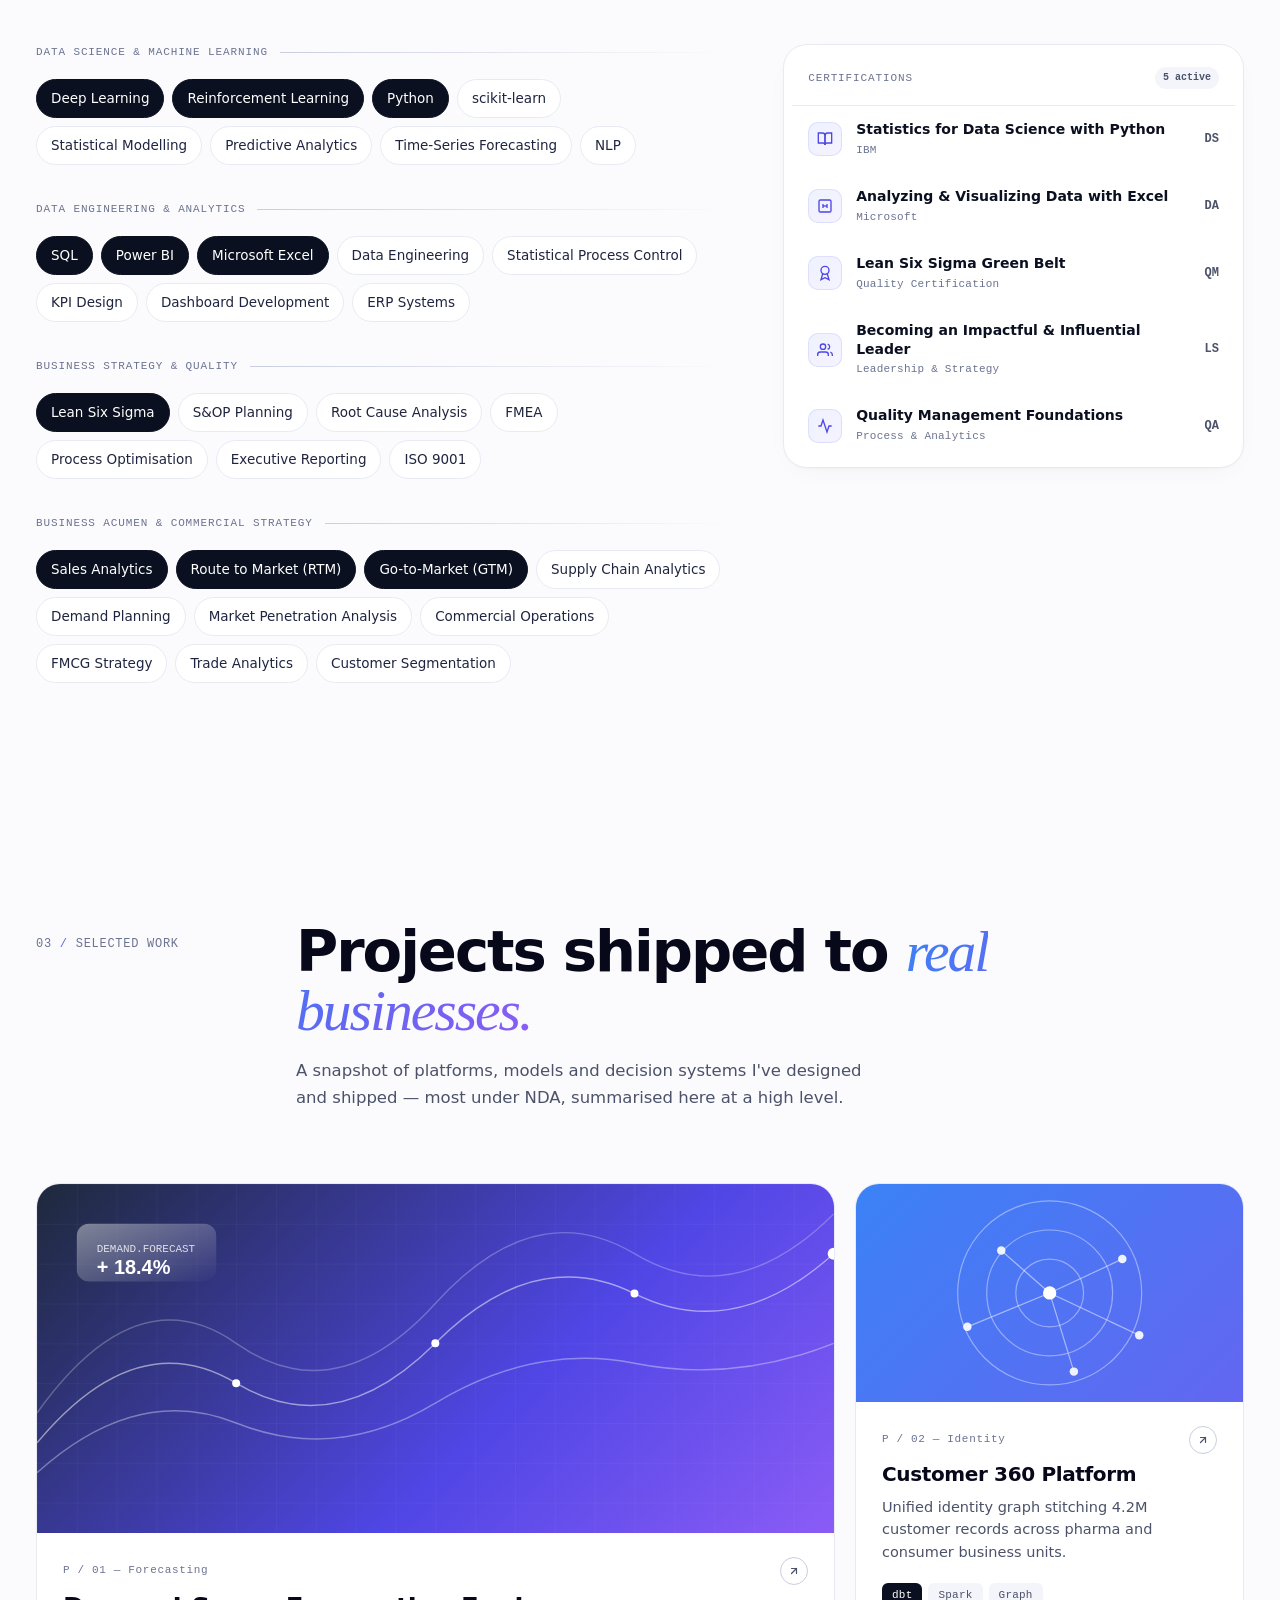
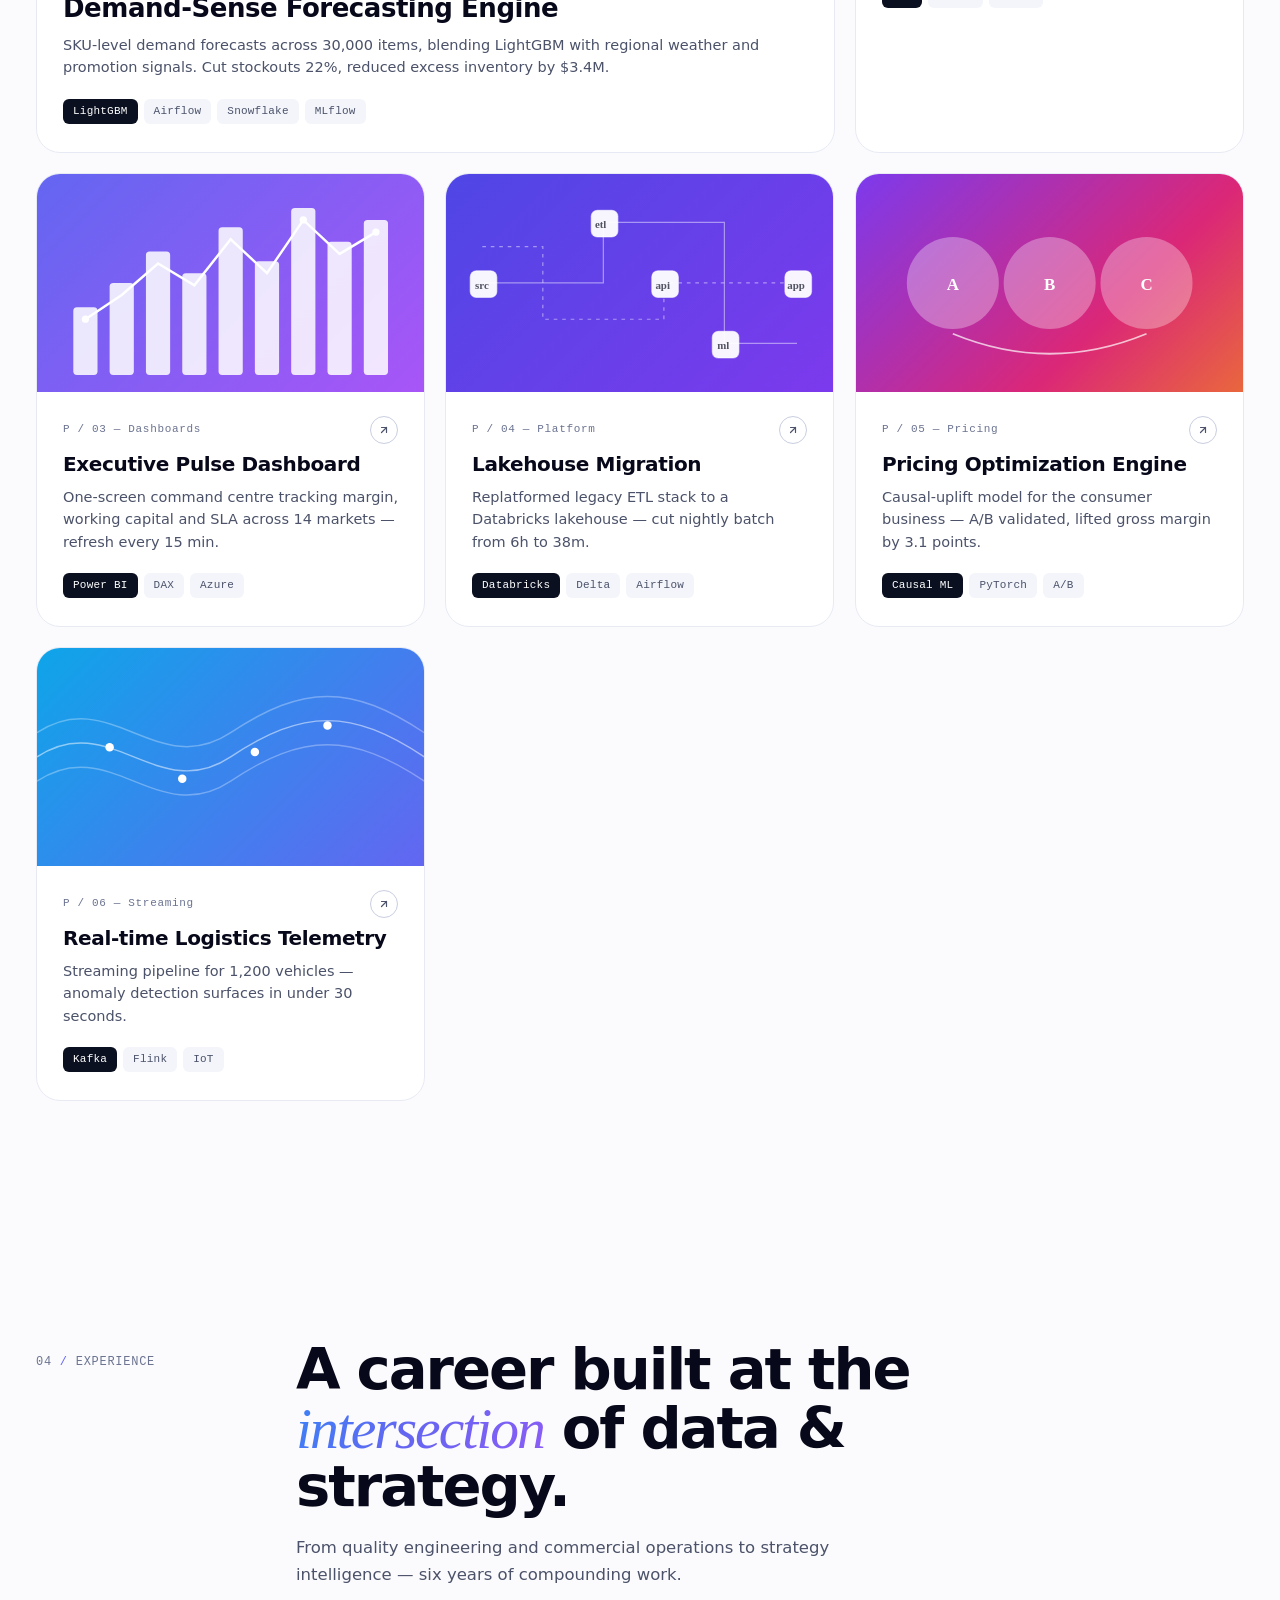
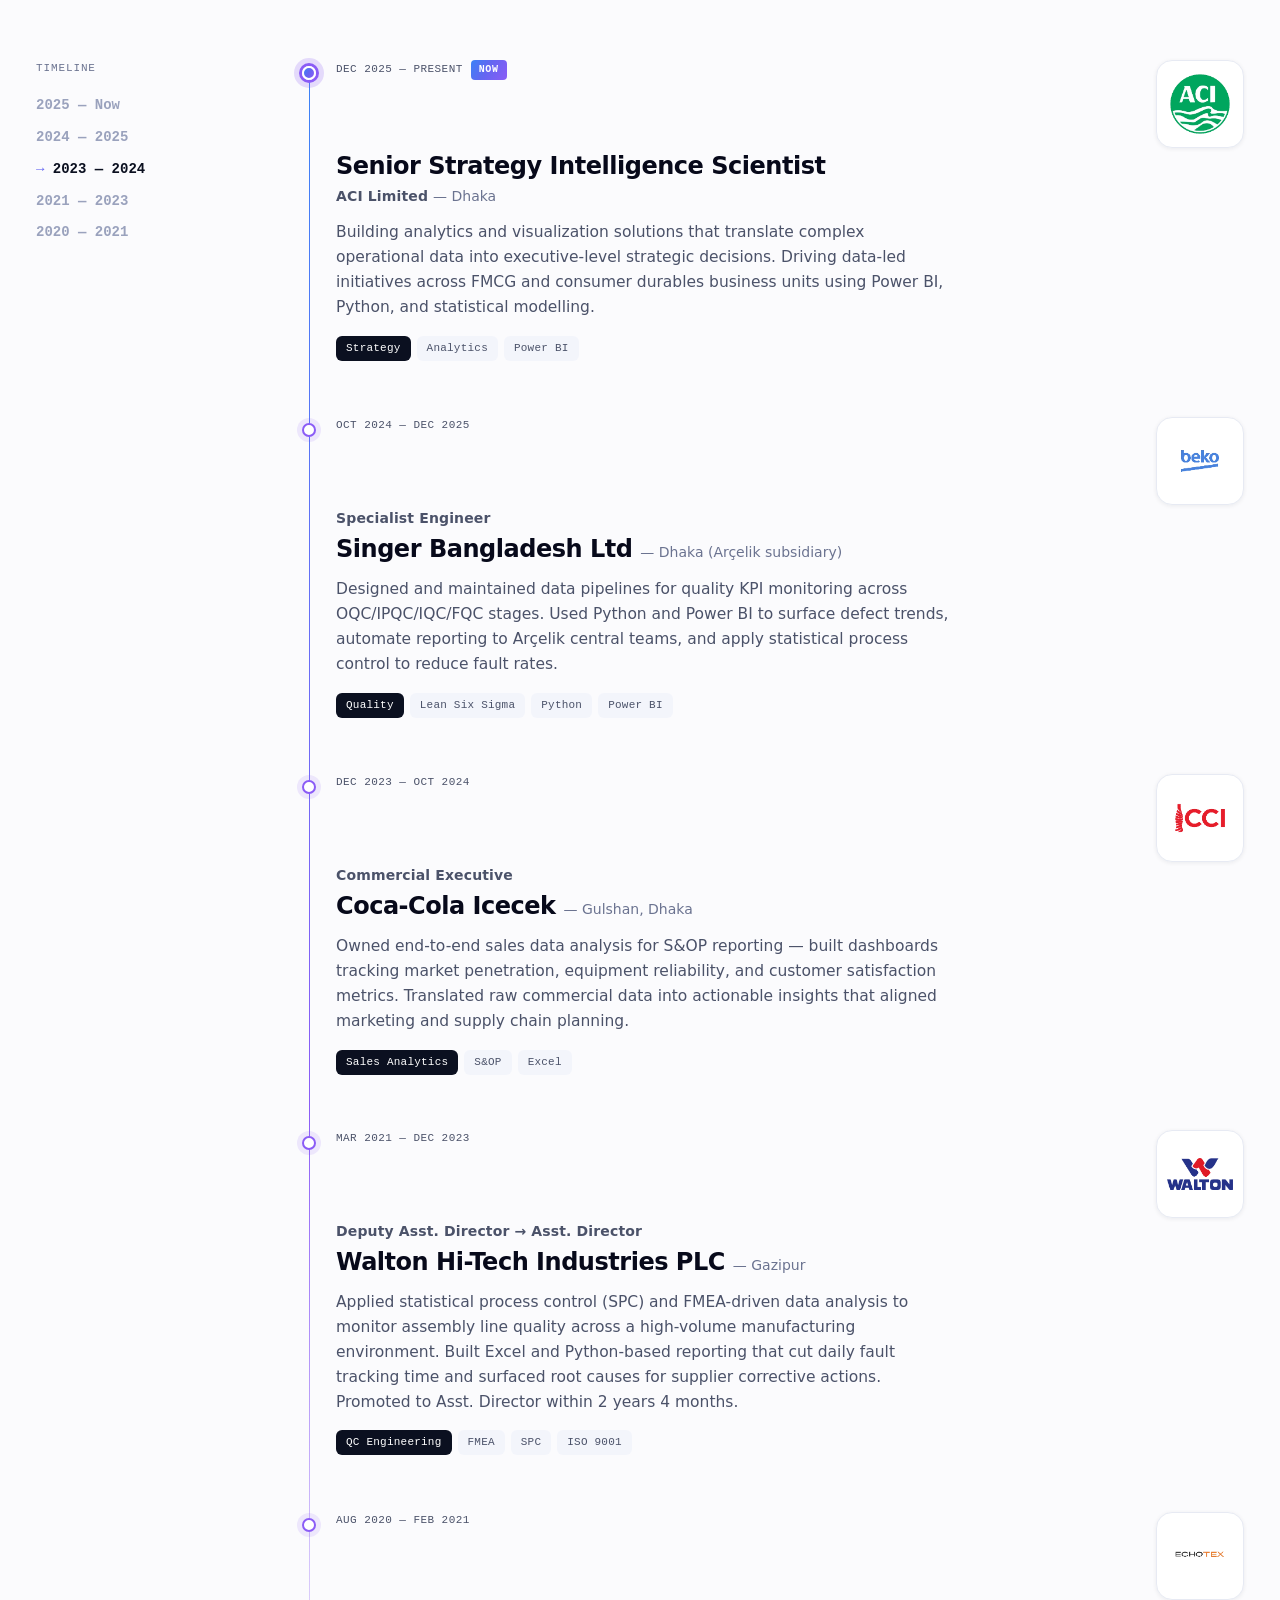
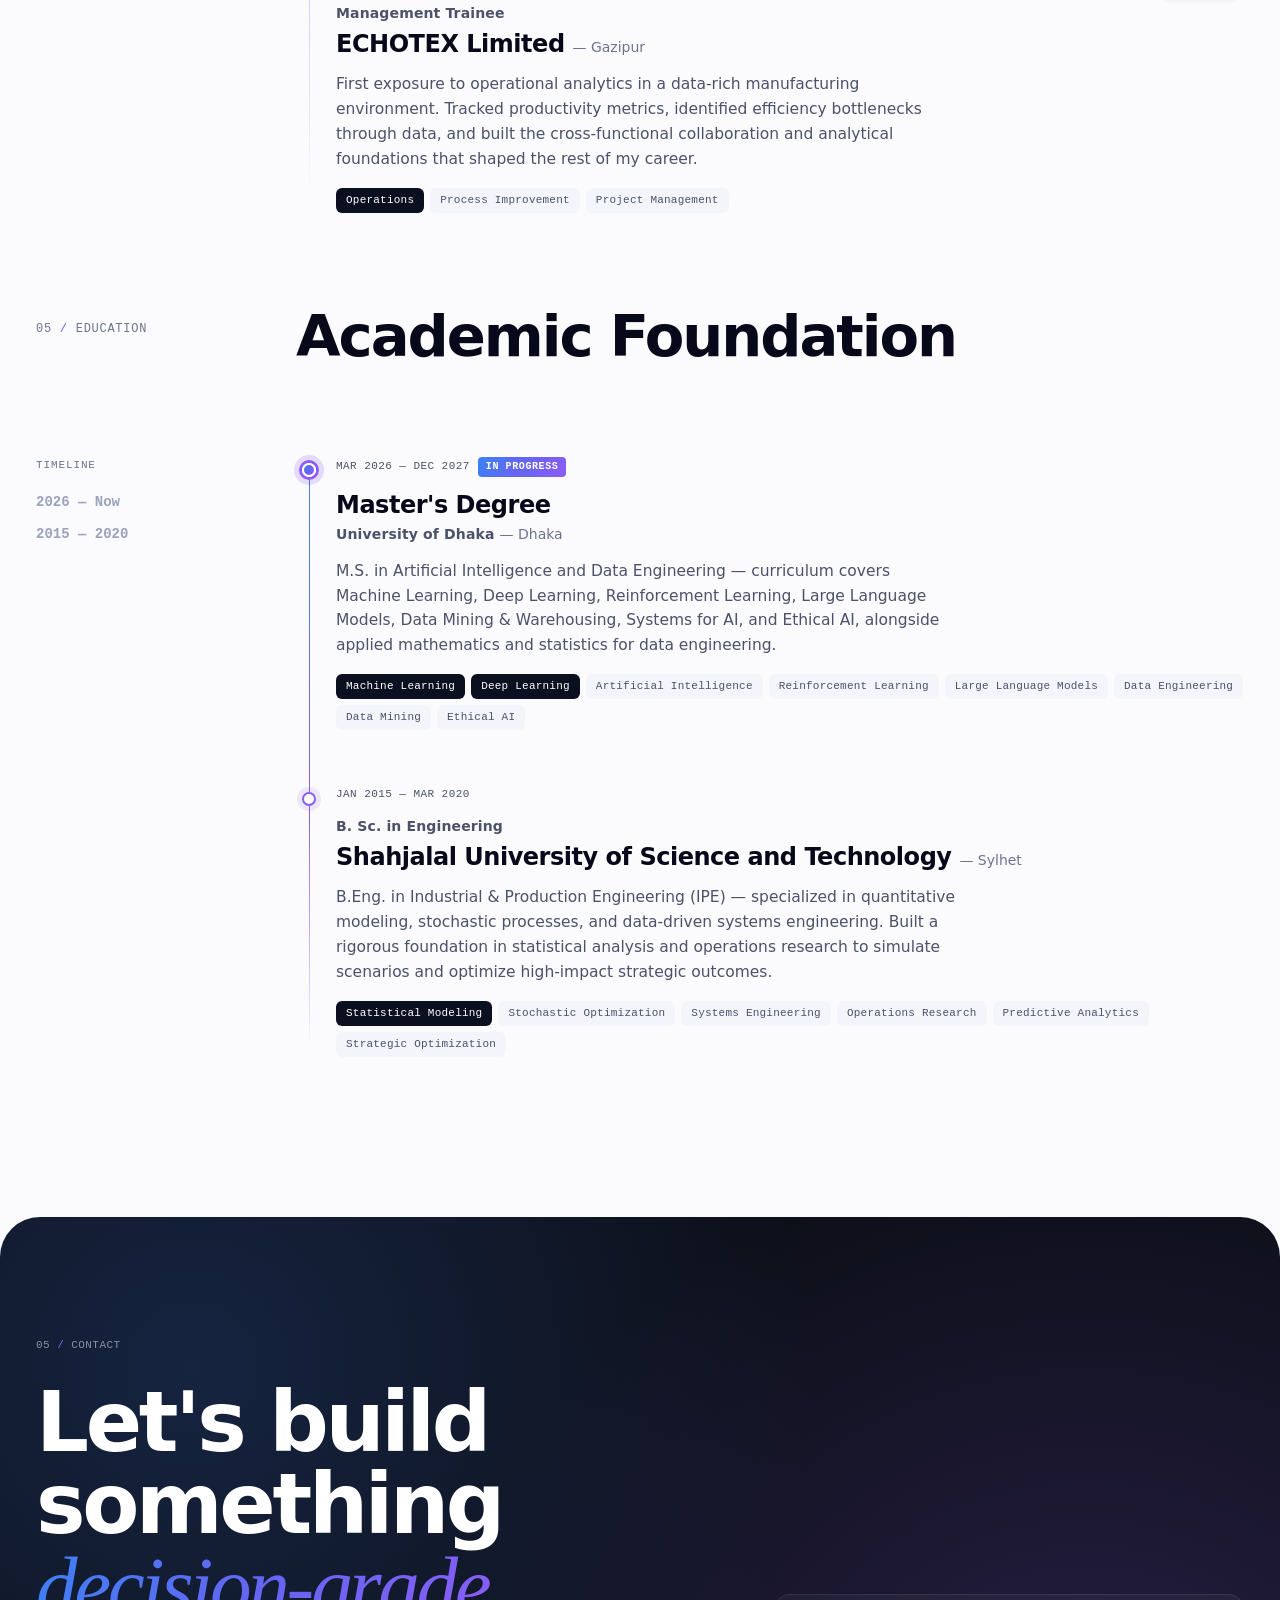
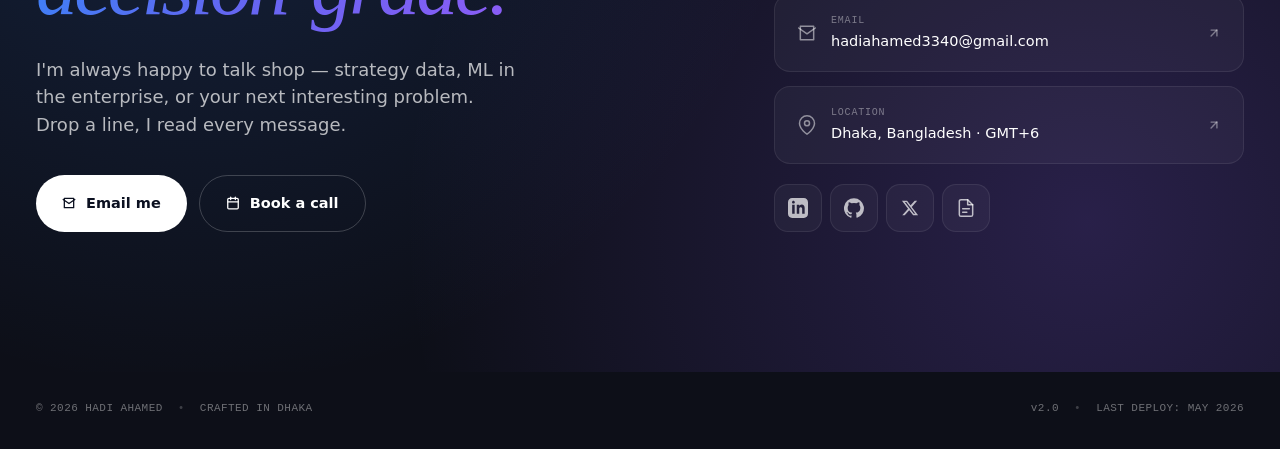
==== commit d179b248: "Performance: WebP conversion, lazy loading, defer JS, Lighthouse CI Images (91% savings on portrait)" ====
--- a/index.html
+++ b/index.html
@@ -1348,7 +1348,10 @@
         <div class="portrait-stage">
           <div class="halo" aria-hidden="true"></div>
           <div class="portrait-backdrop" aria-hidden="true"></div>
-          <img src="images/hadi.jpg" alt="Portrait of Hadi Ahamed" class="portrait">
+          <picture>
+            <source srcset="images/hadi.webp" type="image/webp">
+            <img src="images/hadi.jpg" alt="Portrait of Hadi Ahamed" class="portrait" fetchpriority="high">
+          </picture>
 
           <div class="grid-deco" aria-hidden="true">
             <span class="badge-tag"><span class="dot"></span>OPEN TO WORK</span>
@@ -1356,22 +1359,22 @@
           </div>
 
           <div class="die die-1" style="--x:-6%;--y:12%;--rot:-8deg;--dur:7s;--delay:0s;" title="Python">
-            <img src="icons/python.png" alt="Python" width="48" height="48">
+            <img src="icons/python.webp" alt="Python" width="48" height="48">
           </div>
           <div class="die die-2" style="--x:98%;--y:4%;--rot:9deg;--dur:8s;--delay:-2s;" title="Deep Learning">
-            <img src="icons/deep-learning.png" alt="Deep Learning" width="44" height="44">
+            <img src="icons/deep-learning.webp" alt="Deep Learning" width="44" height="44">
           </div>
           <div class="die die-3" style="--x:-8%;--y:58%;--rot:-10deg;--dur:9s;--delay:-4s;" title="Database">
-            <img src="icons/database-management.png" alt="Database" width="44" height="44">
+            <img src="icons/database-management.webp" alt="Database" width="44" height="44">
           </div>
           <div class="die die-4" style="--x:104%;--y:48%;--rot:12deg;--dur:7.5s;--delay:-1.5s;" title="Business Intelligence">
-            <img src="icons/business-intelligence.png" alt="Business Intelligence" width="44" height="44">
+            <img src="icons/business-intelligence.webp" alt="Business Intelligence" width="44" height="44">
           </div>
           <div class="die die-5" style="--x:10%;--y:92%;--rot:-6deg;--dur:8.5s;--delay:-3s;" title="Online Analytical">
-            <img src="icons/online-analytical.png" alt="Online Analytical" width="44" height="44">
+            <img src="icons/online-analytical.webp" alt="Online Analytical" width="44" height="44">
           </div>
           <div class="die die-6" style="--x:96%;--y:94%;--rot:14deg;--dur:9.5s;--delay:-5s;" title="Azure">
-            <img src="icons/azure.png" alt="Azure" width="44" height="44">
+            <img src="icons/azure.webp" alt="Azure" width="44" height="44">
           </div>
         </div>
 
@@ -1817,7 +1820,7 @@
               <span>DEC 2025 — PRESENT</span>
               <span class="badge-now">Now</span>
             </div>
-            <img src="logos/aci.png" alt="ACI Limited" class="tl-logo" onerror="this.style.display='none'">
+            <img src="logos/aci.webp" alt="ACI Limited" class="tl-logo" loading="lazy" onerror="this.style.display='none'">
           </div>
           <h3 class="tl-role">Senior Strategy Intelligence Scientist</h3>
           <div class="tl-company">ACI Limited <span class="at">— Dhaka</span></div>
@@ -1833,7 +1836,7 @@
           <span class="tl-dot"></span>
           <div class="tl-head">
             <div class="tl-date"><span>OCT 2024 — DEC 2025</span></div>
-            <img src="logos/singer.png" alt="Singer Bangladesh" class="tl-logo" onerror="this.style.display='none'">
+            <img src="logos/singer.webp" alt="Singer Bangladesh" class="tl-logo" loading="lazy" onerror="this.style.display='none'">
           </div>
           <h3 class="tl-role">Specialist Engineer</h3>
           <div class="tl-company">Singer Bangladesh Ltd <span class="at">— Dhaka (Arçelik subsidiary)</span></div>
@@ -1850,7 +1853,7 @@
           <span class="tl-dot"></span>
           <div class="tl-head">
             <div class="tl-date"><span>DEC 2023 — OCT 2024</span></div>
-            <img src="logos/cocacola.png" alt="Coca-Cola Icecek" class="tl-logo" onerror="this.style.display='none'">
+            <img src="logos/cocacola.webp" alt="Coca-Cola Icecek" class="tl-logo" loading="lazy" onerror="this.style.display='none'">
           </div>
           <h3 class="tl-role">Commercial Executive</h3>
           <div class="tl-company">Coca-Cola Icecek <span class="at">— Gulshan, Dhaka</span></div>
@@ -1866,7 +1869,7 @@
           <span class="tl-dot"></span>
           <div class="tl-head">
             <div class="tl-date"><span>MAR 2021 — DEC 2023</span></div>
-            <img src="logos/walton.png" alt="Walton Hi-Tech" class="tl-logo" onerror="this.style.display='none'">
+            <img src="logos/walton.webp" alt="Walton Hi-Tech" class="tl-logo" loading="lazy" onerror="this.style.display='none'">
           </div>
           <h3 class="tl-role">Deputy Asst. Director → Asst. Director</h3>
           <div class="tl-company">Walton Hi-Tech Industries PLC <span class="at">— Gazipur</span></div>
@@ -1883,7 +1886,7 @@
           <span class="tl-dot"></span>
           <div class="tl-head">
             <div class="tl-date"><span>AUG 2020 — FEB 2021</span></div>
-            <img src="logos/echotex.png" alt="ECHOTEX" class="tl-logo" onerror="this.style.display='none'">
+            <img src="logos/echotex.webp" alt="ECHOTEX" class="tl-logo" loading="lazy" onerror="this.style.display='none'">
           </div>
           <h3 class="tl-role">Management Trainee</h3>
           <div class="tl-company">ECHOTEX Limited <span class="at">— Gazipur</span></div>
@@ -1922,7 +1925,7 @@
               <span>MAR 2026 — DEC 2027</span>
               <span class="badge-now">In Progress</span>
             </div>
-            <img src="logos/dhaka-uni.png" alt="University of Dhaka" class="tl-logo" onerror="this.style.display='none'">
+            <img src="logos/dhaka-uni.webp" alt="University of Dhaka" class="tl-logo" loading="lazy" onerror="this.style.display='none'">
           </div>
           <h3 class="tl-role">Master's Degree</h3>
           <div class="tl-company">University of Dhaka <span class="at">— Dhaka</span></div>
@@ -1943,7 +1946,7 @@
           <span class="tl-dot"></span>
           <div class="tl-head">
             <div class="tl-date"><span>JAN 2015 — MAR 2020</span></div>
-            <img src="logos/sust.png" alt="SUST" class="tl-logo" onerror="this.style.display='none'">
+            <img src="logos/sust.webp" alt="SUST" class="tl-logo" loading="lazy" onerror="this.style.display='none'">
           </div>
           <h3 class="tl-role">B. Sc. in Engineering</h3>
           <div class="tl-company">Shahjalal University of Science and Technology <span class="at">— Sylhet</span></div>
@@ -2066,5 +2069,5 @@
 </script>
 
 
-<script src="js/main.js"></script>
+<script src="js/main.js" defer></script>
 </body></html>
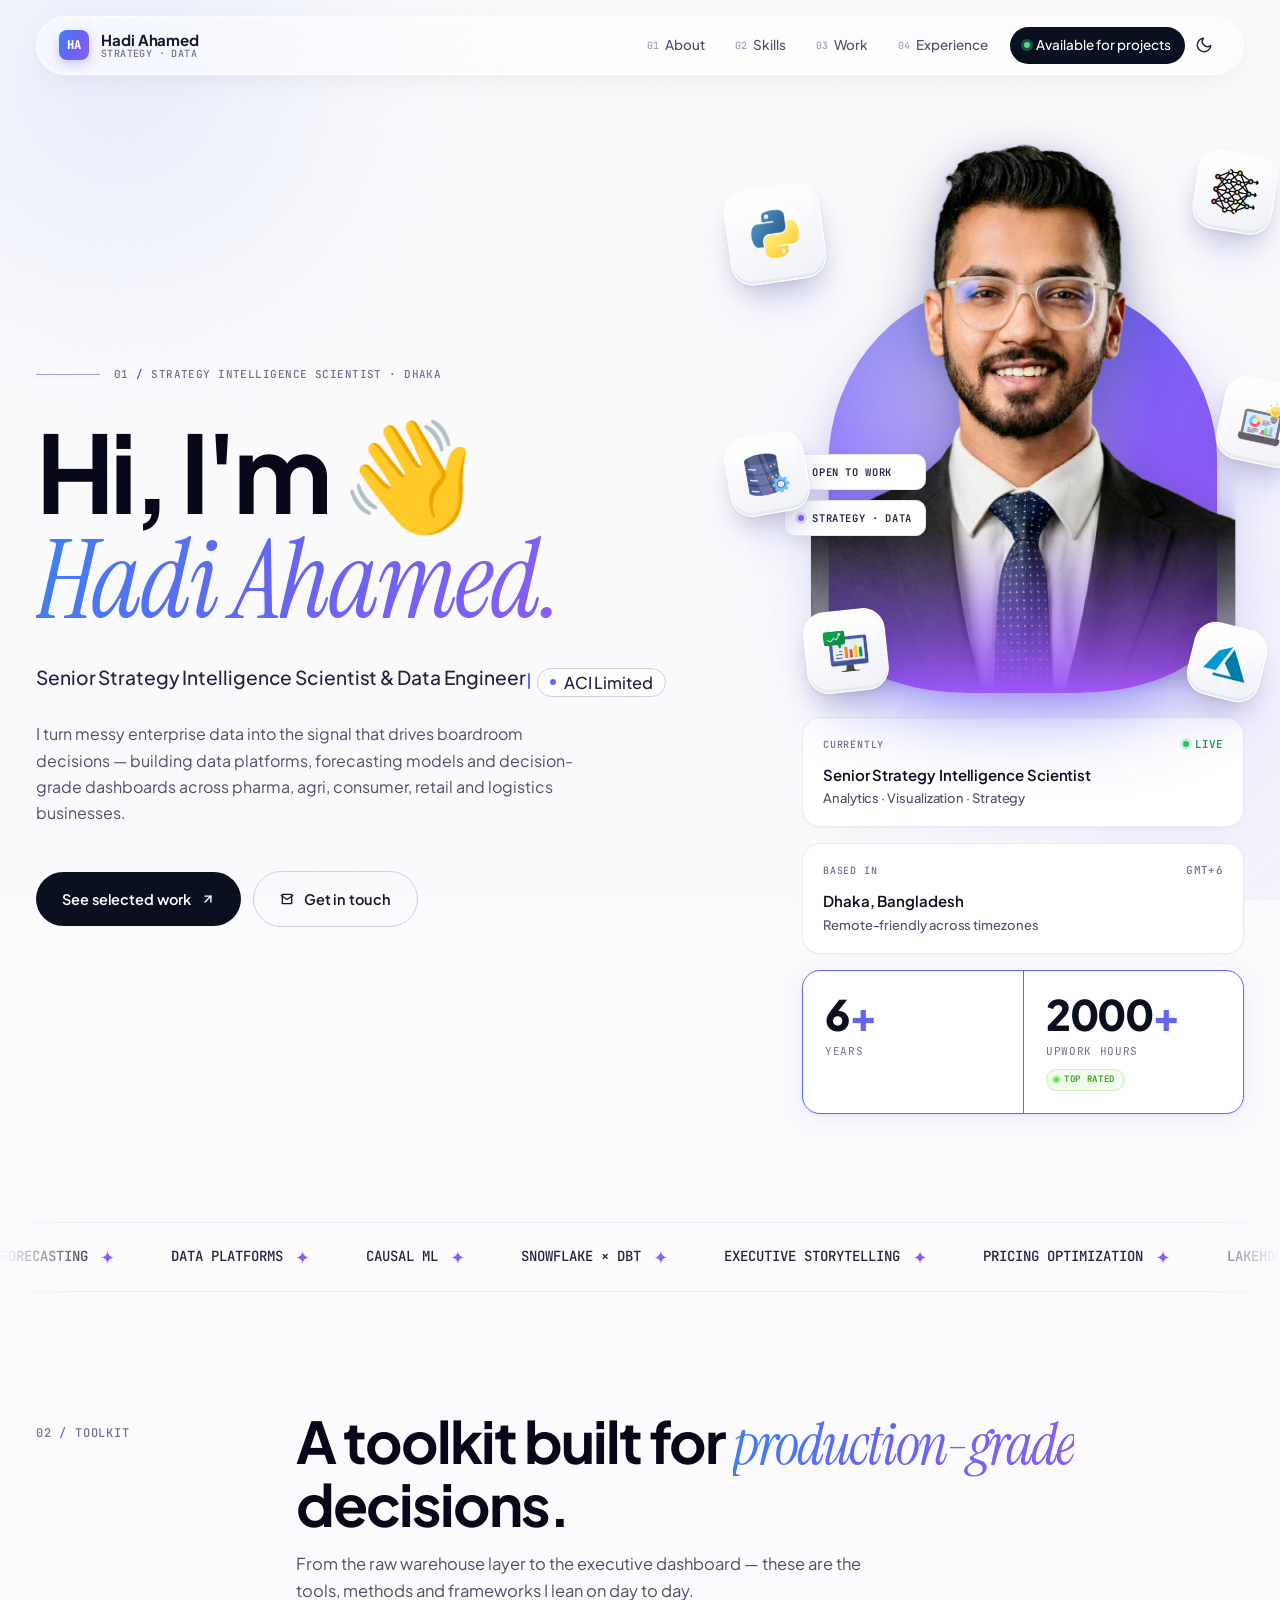
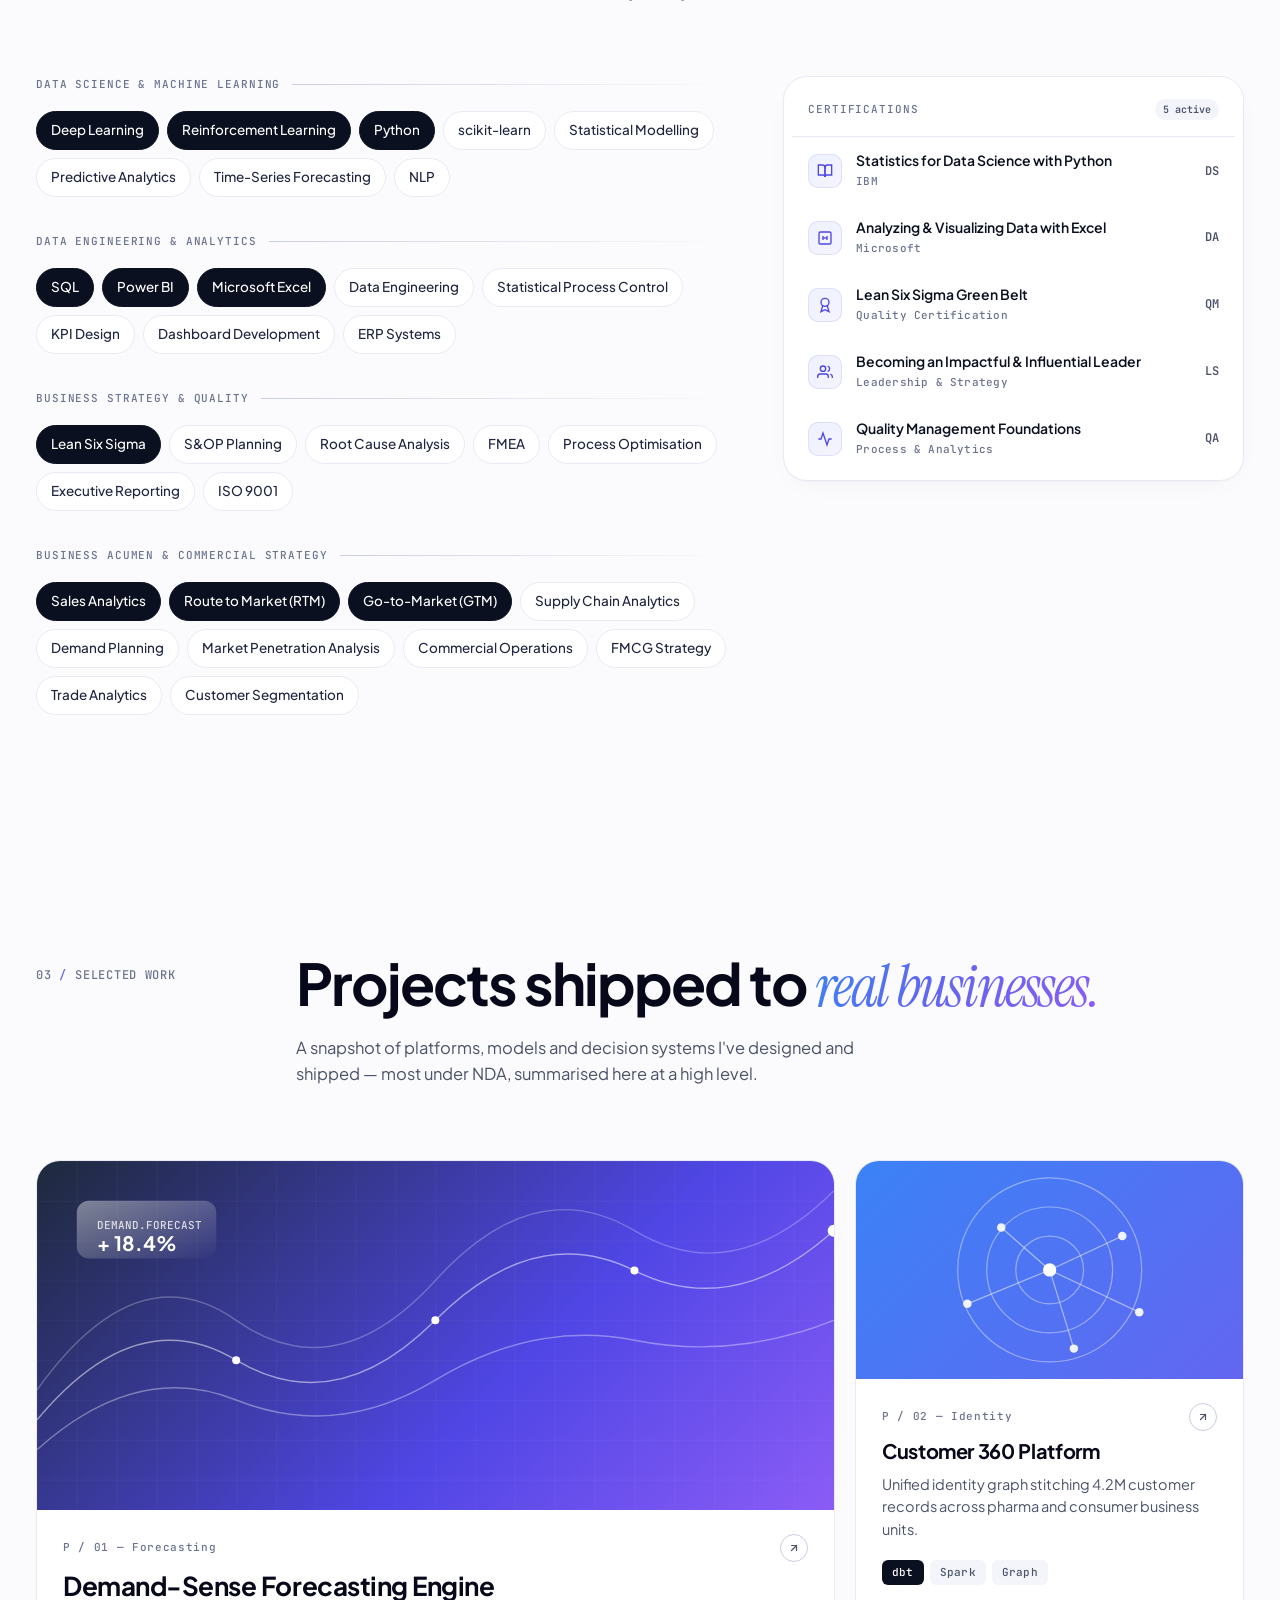
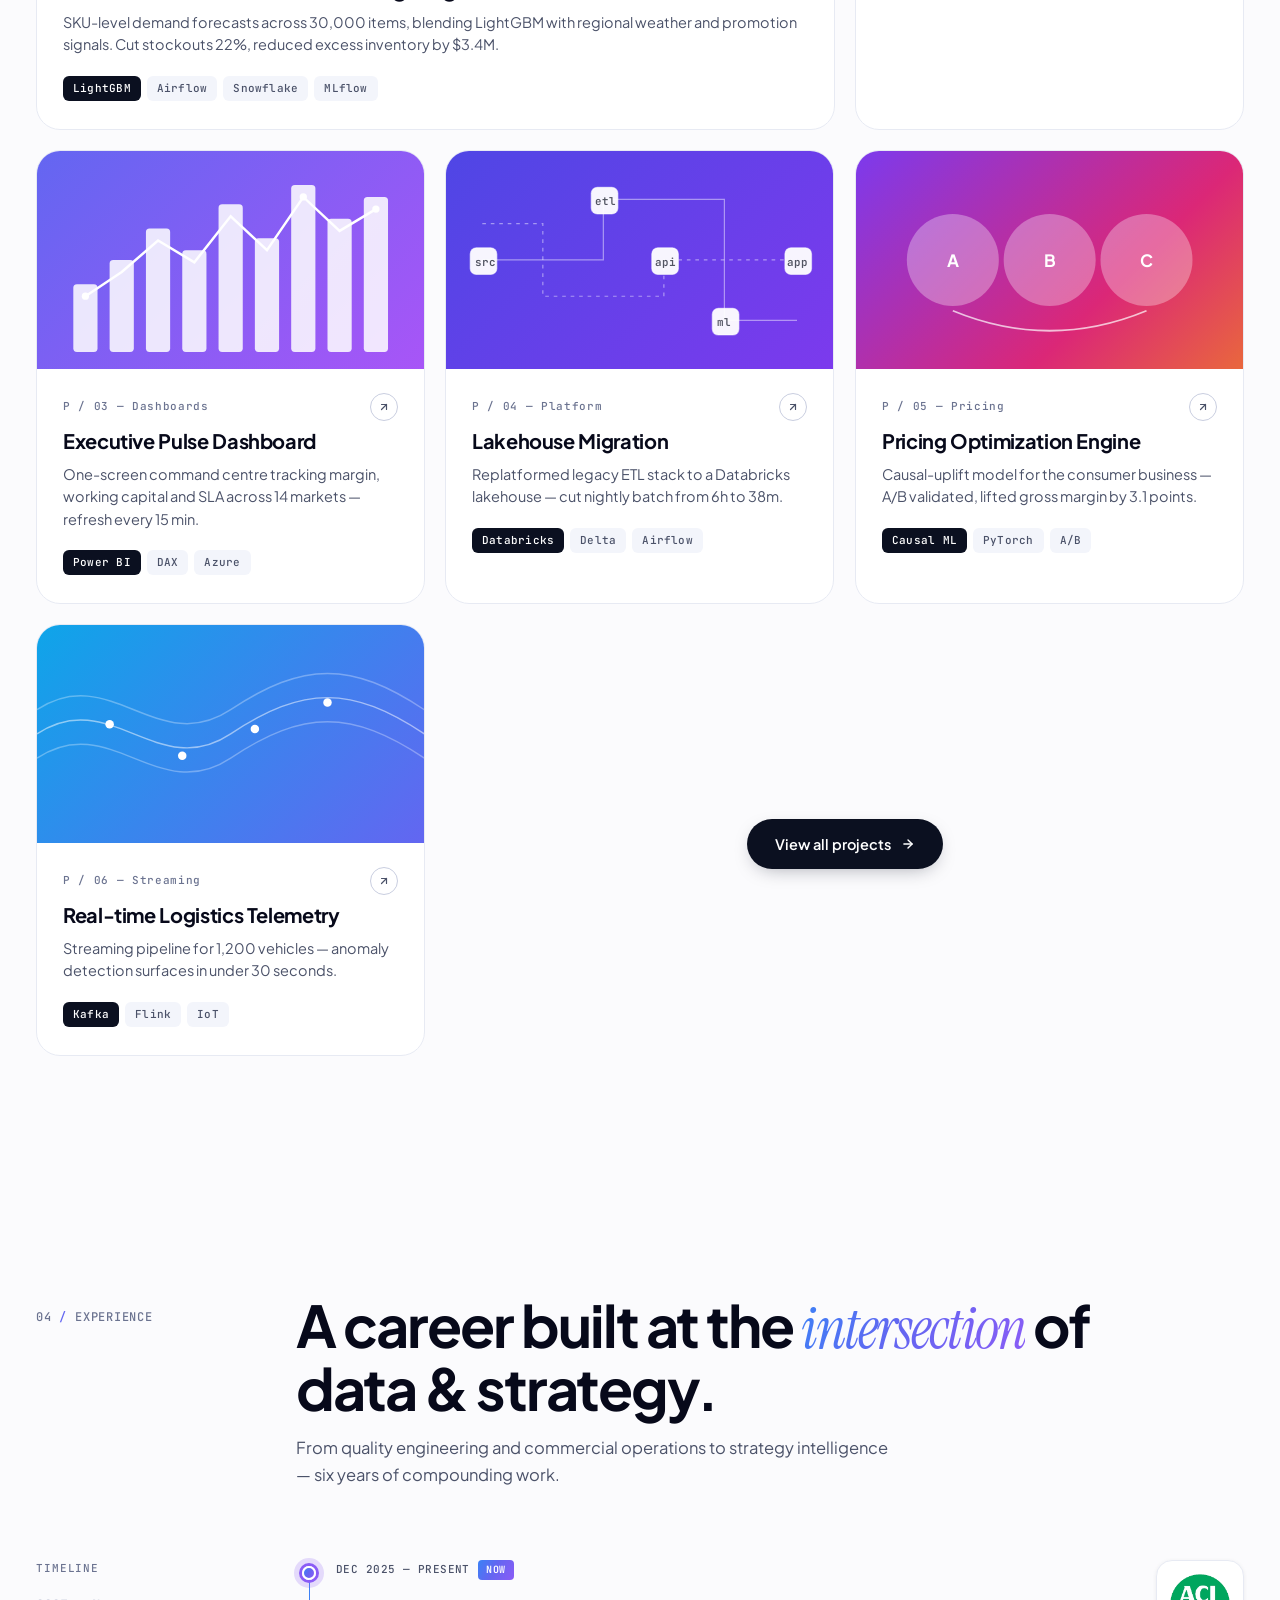
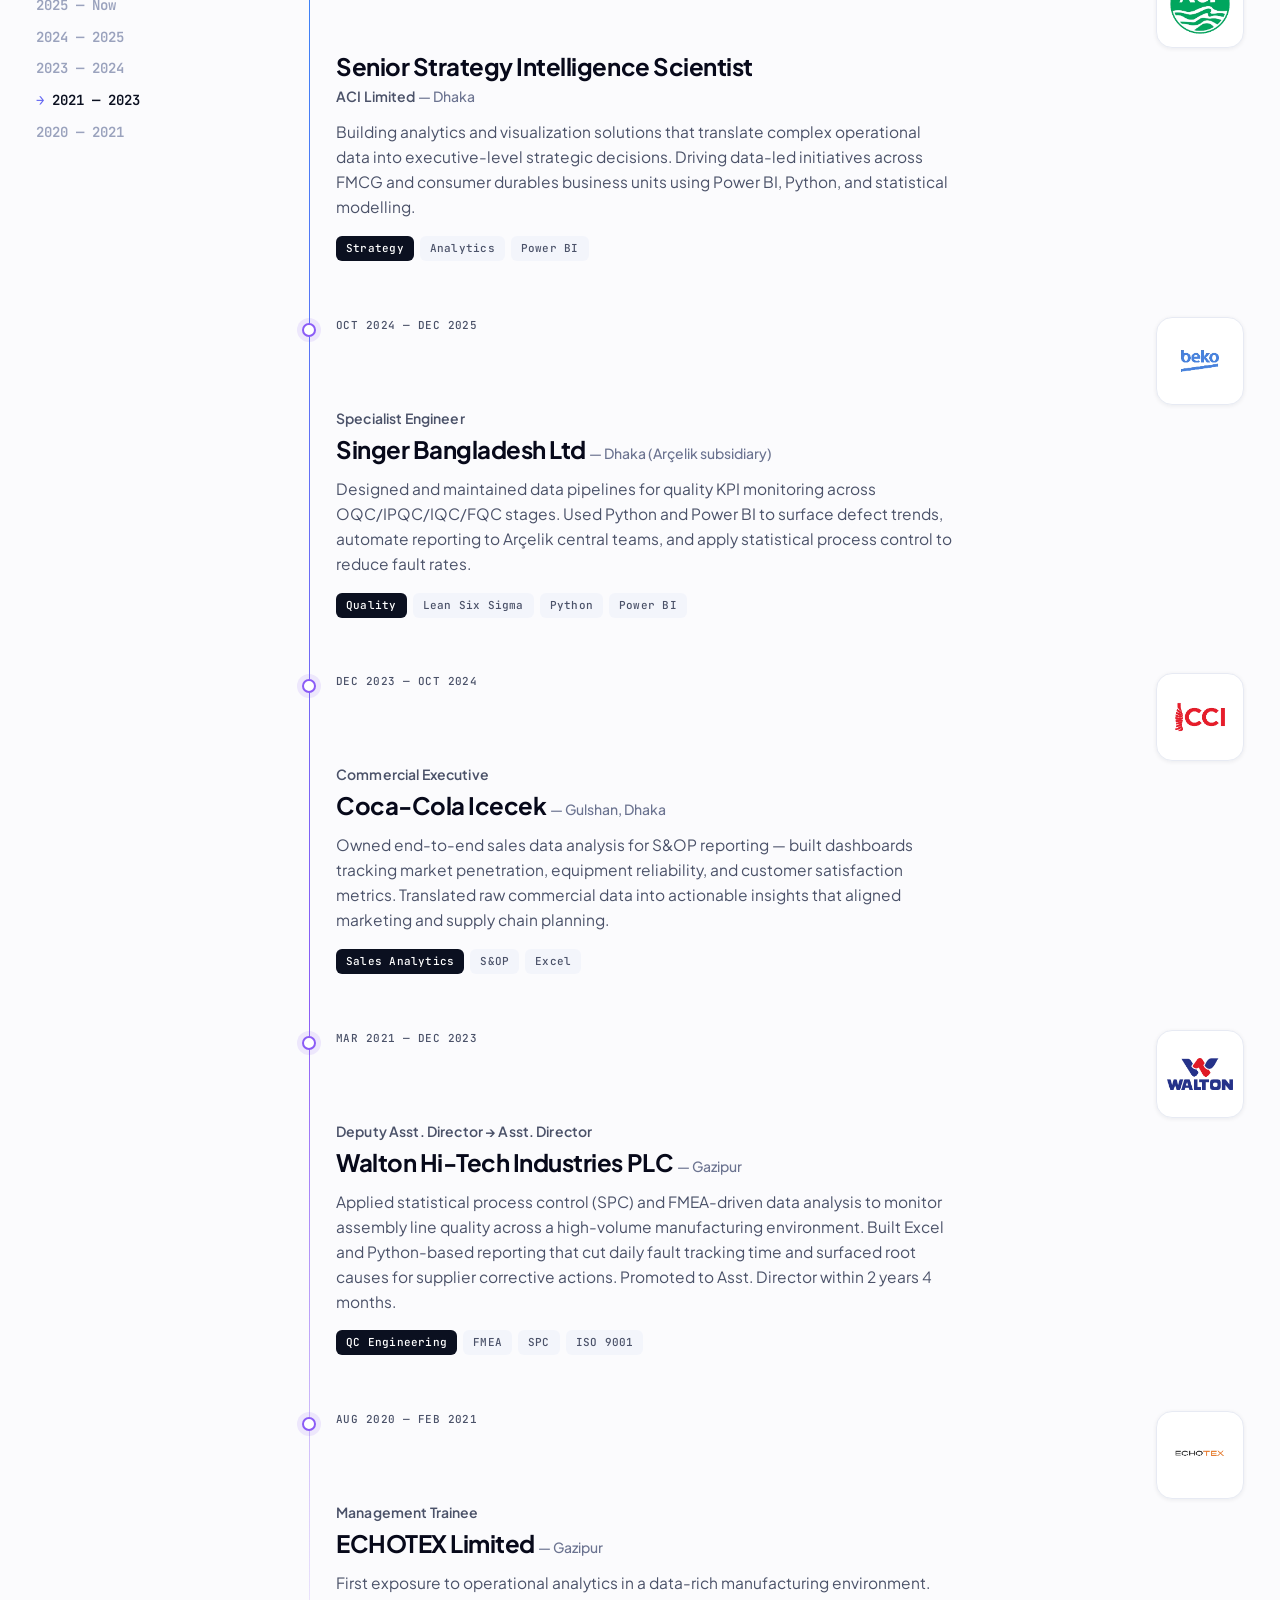
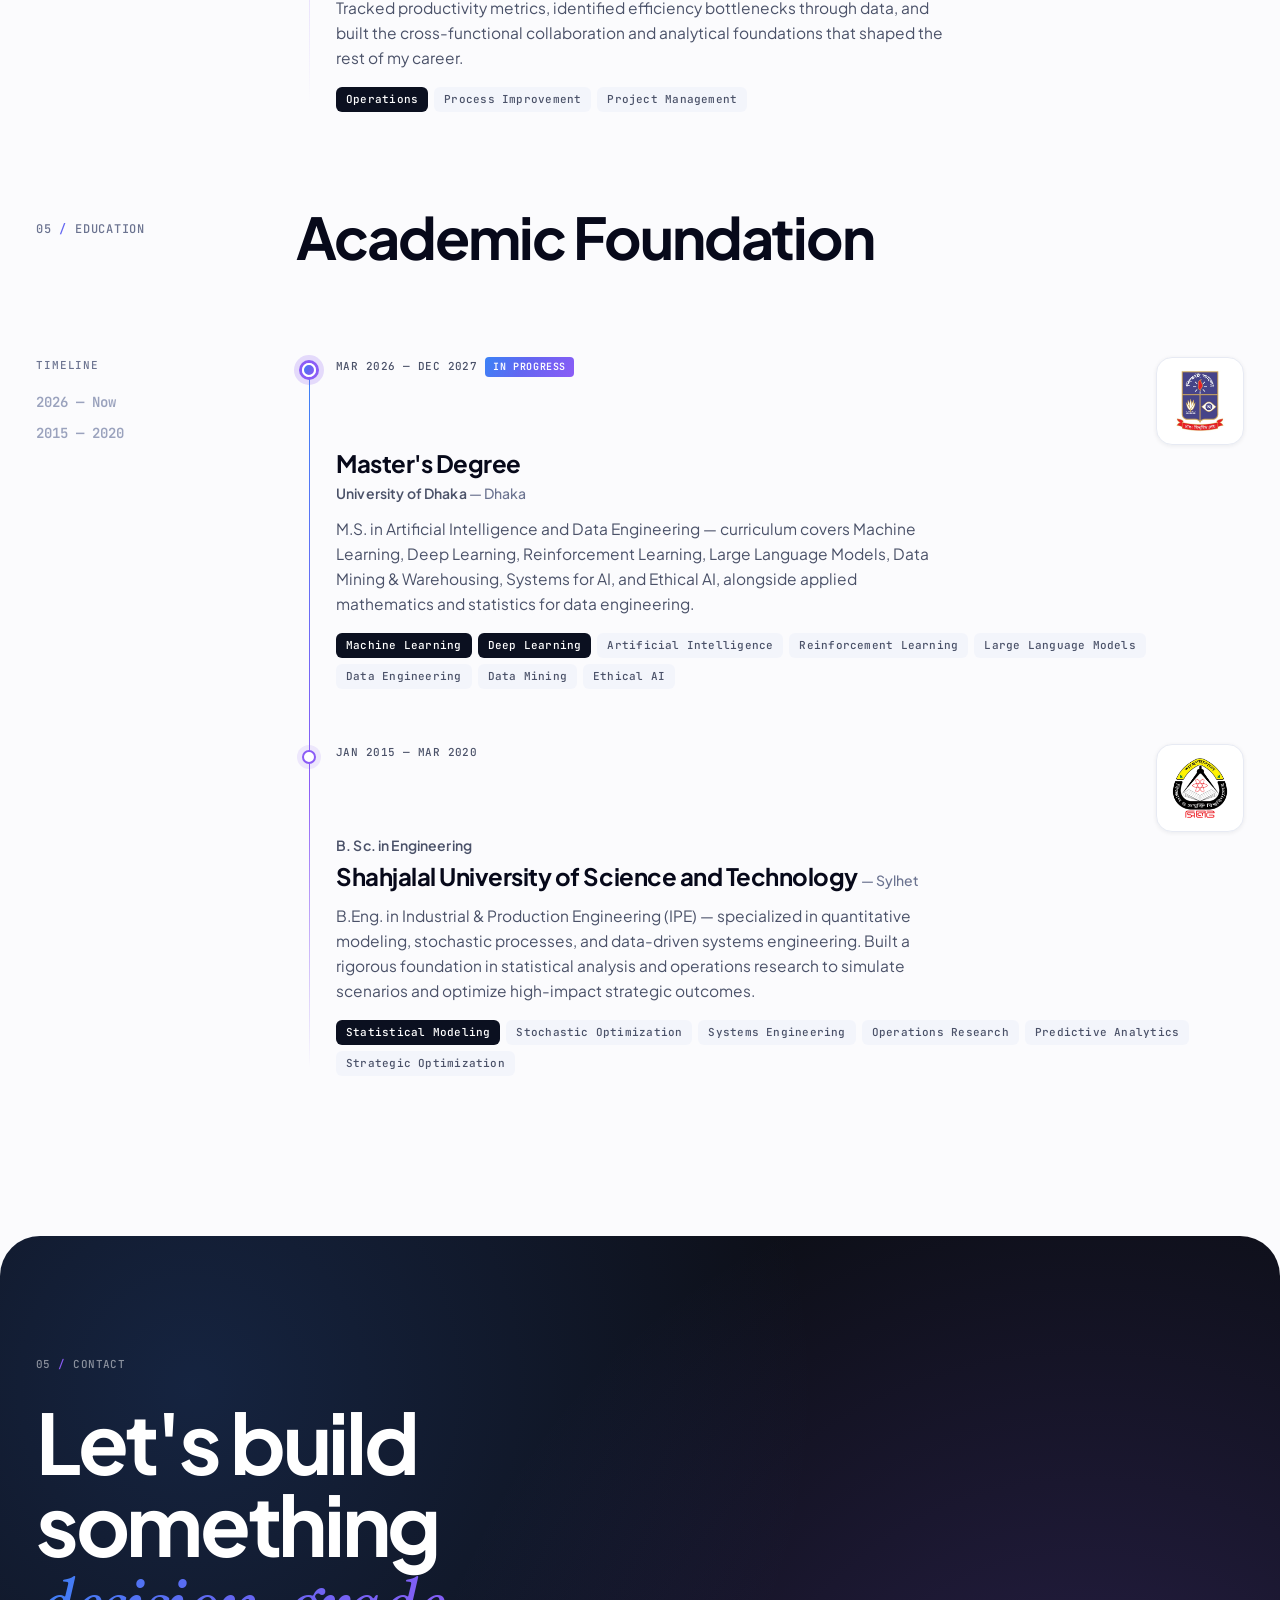
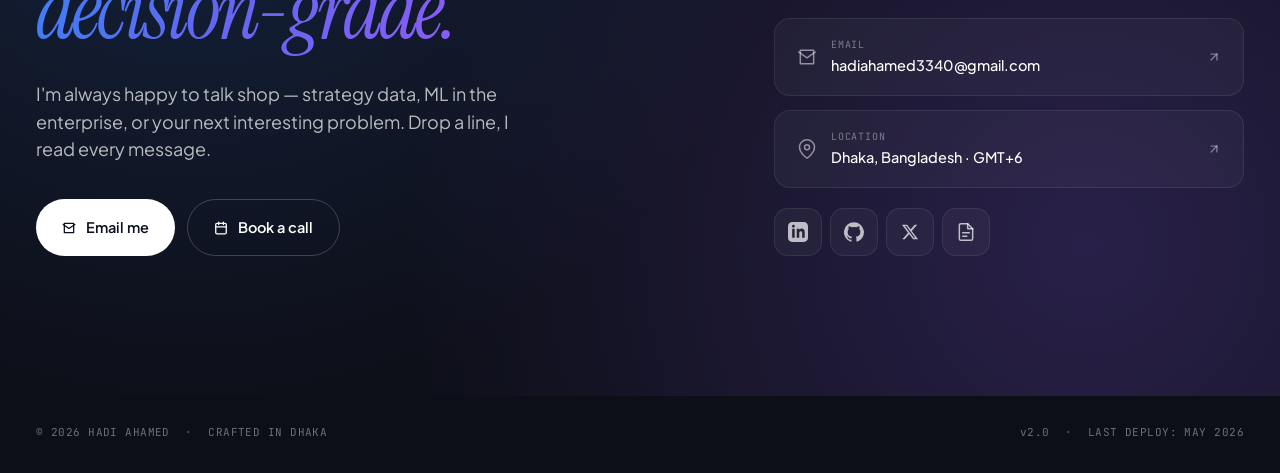
==== commit 41772664: "Add project detail pages, fix broken fonts, clean up repo - Add /projects/ gallery + 6 individual pr" ====
--- a/index.html
+++ b/index.html
@@ -5,421 +5,7 @@
 <title>Hadi Ahamed — Strategy Intelligence &amp; Data Engineering</title>
 <link rel="preconnect" href="https://fonts.googleapis.com">
 <link rel="preconnect" href="https://fonts.gstatic.com" crossorigin="">
-<style>/* latin-ext */
-@font-face {
-  font-family: 'Instrument Serif';
-  font-style: italic;
-  font-weight: 400;
-  font-display: swap;
-  src: url("e39d0159-ca18-49e0-b4fd-7ad3cf19a7e7") format('woff2');
-  unicode-range: U+0100-02BA, U+02BD-02C5, U+02C7-02CC, U+02CE-02D7, U+02DD-02FF, U+0304, U+0308, U+0329, U+1D00-1DBF, U+1E00-1E9F, U+1EF2-1EFF, U+2020, U+20A0-20AB, U+20AD-20C0, U+2113, U+2C60-2C7F, U+A720-A7FF;
-}
-/* latin */
-@font-face {
-  font-family: 'Instrument Serif';
-  font-style: italic;
-  font-weight: 400;
-  font-display: swap;
-  src: url("2575f1fc-7a0f-413c-a78a-2e869e6b04bc") format('woff2');
-  unicode-range: U+0000-00FF, U+0131, U+0152-0153, U+02BB-02BC, U+02C6, U+02DA, U+02DC, U+0304, U+0308, U+0329, U+2000-206F, U+20AC, U+2122, U+2191, U+2193, U+2212, U+2215, U+FEFF, U+FFFD;
-}
-/* latin-ext */
-@font-face {
-  font-family: 'Instrument Serif';
-  font-style: normal;
-  font-weight: 400;
-  font-display: swap;
-  src: url("a8315e8e-b501-4e17-a319-d2302d876f4e") format('woff2');
-  unicode-range: U+0100-02BA, U+02BD-02C5, U+02C7-02CC, U+02CE-02D7, U+02DD-02FF, U+0304, U+0308, U+0329, U+1D00-1DBF, U+1E00-1E9F, U+1EF2-1EFF, U+2020, U+20A0-20AB, U+20AD-20C0, U+2113, U+2C60-2C7F, U+A720-A7FF;
-}
-/* latin */
-@font-face {
-  font-family: 'Instrument Serif';
-  font-style: normal;
-  font-weight: 400;
-  font-display: swap;
-  src: url("4dfc07ca-8db8-458f-ae9c-e35ceaf10a91") format('woff2');
-  unicode-range: U+0000-00FF, U+0131, U+0152-0153, U+02BB-02BC, U+02C6, U+02DA, U+02DC, U+0304, U+0308, U+0329, U+2000-206F, U+20AC, U+2122, U+2191, U+2193, U+2212, U+2215, U+FEFF, U+FFFD;
-}
-/* cyrillic-ext */
-@font-face {
-  font-family: 'JetBrains Mono';
-  font-style: normal;
-  font-weight: 400;
-  font-display: swap;
-  src: url("663ecf5e-af05-434c-a043-99180305fa4f") format('woff2');
-  unicode-range: U+0460-052F, U+1C80-1C8A, U+20B4, U+2DE0-2DFF, U+A640-A69F, U+FE2E-FE2F;
-}
-/* cyrillic */
-@font-face {
-  font-family: 'JetBrains Mono';
-  font-style: normal;
-  font-weight: 400;
-  font-display: swap;
-  src: url("f56ea39a-2e35-469f-9b5a-109c2a3578db") format('woff2');
-  unicode-range: U+0301, U+0400-045F, U+0490-0491, U+04B0-04B1, U+2116;
-}
-/* greek */
-@font-face {
-  font-family: 'JetBrains Mono';
-  font-style: normal;
-  font-weight: 400;
-  font-display: swap;
-  src: url("68391ad4-81d2-4f39-96f2-feb7bbb16657") format('woff2');
-  unicode-range: U+0370-0377, U+037A-037F, U+0384-038A, U+038C, U+038E-03A1, U+03A3-03FF;
-}
-/* vietnamese */
-@font-face {
-  font-family: 'JetBrains Mono';
-  font-style: normal;
-  font-weight: 400;
-  font-display: swap;
-  src: url("3c2b96fe-feec-4100-a723-70b3970d7968") format('woff2');
-  unicode-range: U+0102-0103, U+0110-0111, U+0128-0129, U+0168-0169, U+01A0-01A1, U+01AF-01B0, U+0300-0301, U+0303-0304, U+0308-0309, U+0323, U+0329, U+1EA0-1EF9, U+20AB;
-}
-/* latin-ext */
-@font-face {
-  font-family: 'JetBrains Mono';
-  font-style: normal;
-  font-weight: 400;
-  font-display: swap;
-  src: url("b1b0e461-acb4-41f7-8c77-4dc6897fd5ce") format('woff2');
-  unicode-range: U+0100-02BA, U+02BD-02C5, U+02C7-02CC, U+02CE-02D7, U+02DD-02FF, U+0304, U+0308, U+0329, U+1D00-1DBF, U+1E00-1E9F, U+1EF2-1EFF, U+2020, U+20A0-20AB, U+20AD-20C0, U+2113, U+2C60-2C7F, U+A720-A7FF;
-}
-/* latin */
-@font-face {
-  font-family: 'JetBrains Mono';
-  font-style: normal;
-  font-weight: 400;
-  font-display: swap;
-  src: url("d704f3b7-2422-401b-8d43-fd9c143b18dd") format('woff2');
-  unicode-range: U+0000-00FF, U+0131, U+0152-0153, U+02BB-02BC, U+02C6, U+02DA, U+02DC, U+0304, U+0308, U+0329, U+2000-206F, U+20AC, U+2122, U+2191, U+2193, U+2212, U+2215, U+FEFF, U+FFFD;
-}
-/* cyrillic-ext */
-@font-face {
-  font-family: 'JetBrains Mono';
-  font-style: normal;
-  font-weight: 500;
-  font-display: swap;
-  src: url("663ecf5e-af05-434c-a043-99180305fa4f") format('woff2');
-  unicode-range: U+0460-052F, U+1C80-1C8A, U+20B4, U+2DE0-2DFF, U+A640-A69F, U+FE2E-FE2F;
-}
-/* cyrillic */
-@font-face {
-  font-family: 'JetBrains Mono';
-  font-style: normal;
-  font-weight: 500;
-  font-display: swap;
-  src: url("f56ea39a-2e35-469f-9b5a-109c2a3578db") format('woff2');
-  unicode-range: U+0301, U+0400-045F, U+0490-0491, U+04B0-04B1, U+2116;
-}
-/* greek */
-@font-face {
-  font-family: 'JetBrains Mono';
-  font-style: normal;
-  font-weight: 500;
-  font-display: swap;
-  src: url("68391ad4-81d2-4f39-96f2-feb7bbb16657") format('woff2');
-  unicode-range: U+0370-0377, U+037A-037F, U+0384-038A, U+038C, U+038E-03A1, U+03A3-03FF;
-}
-/* vietnamese */
-@font-face {
-  font-family: 'JetBrains Mono';
-  font-style: normal;
-  font-weight: 500;
-  font-display: swap;
-  src: url("3c2b96fe-feec-4100-a723-70b3970d7968") format('woff2');
-  unicode-range: U+0102-0103, U+0110-0111, U+0128-0129, U+0168-0169, U+01A0-01A1, U+01AF-01B0, U+0300-0301, U+0303-0304, U+0308-0309, U+0323, U+0329, U+1EA0-1EF9, U+20AB;
-}
-/* latin-ext */
-@font-face {
-  font-family: 'JetBrains Mono';
-  font-style: normal;
-  font-weight: 500;
-  font-display: swap;
-  src: url("b1b0e461-acb4-41f7-8c77-4dc6897fd5ce") format('woff2');
-  unicode-range: U+0100-02BA, U+02BD-02C5, U+02C7-02CC, U+02CE-02D7, U+02DD-02FF, U+0304, U+0308, U+0329, U+1D00-1DBF, U+1E00-1E9F, U+1EF2-1EFF, U+2020, U+20A0-20AB, U+20AD-20C0, U+2113, U+2C60-2C7F, U+A720-A7FF;
-}
-/* latin */
-@font-face {
-  font-family: 'JetBrains Mono';
-  font-style: normal;
-  font-weight: 500;
-  font-display: swap;
-  src: url("d704f3b7-2422-401b-8d43-fd9c143b18dd") format('woff2');
-  unicode-range: U+0000-00FF, U+0131, U+0152-0153, U+02BB-02BC, U+02C6, U+02DA, U+02DC, U+0304, U+0308, U+0329, U+2000-206F, U+20AC, U+2122, U+2191, U+2193, U+2212, U+2215, U+FEFF, U+FFFD;
-}
-/* cyrillic-ext */
-@font-face {
-  font-family: 'JetBrains Mono';
-  font-style: normal;
-  font-weight: 600;
-  font-display: swap;
-  src: url("663ecf5e-af05-434c-a043-99180305fa4f") format('woff2');
-  unicode-range: U+0460-052F, U+1C80-1C8A, U+20B4, U+2DE0-2DFF, U+A640-A69F, U+FE2E-FE2F;
-}
-/* cyrillic */
-@font-face {
-  font-family: 'JetBrains Mono';
-  font-style: normal;
-  font-weight: 600;
-  font-display: swap;
-  src: url("f56ea39a-2e35-469f-9b5a-109c2a3578db") format('woff2');
-  unicode-range: U+0301, U+0400-045F, U+0490-0491, U+04B0-04B1, U+2116;
-}
-/* greek */
-@font-face {
-  font-family: 'JetBrains Mono';
-  font-style: normal;
-  font-weight: 600;
-  font-display: swap;
-  src: url("68391ad4-81d2-4f39-96f2-feb7bbb16657") format('woff2');
-  unicode-range: U+0370-0377, U+037A-037F, U+0384-038A, U+038C, U+038E-03A1, U+03A3-03FF;
-}
-/* vietnamese */
-@font-face {
-  font-family: 'JetBrains Mono';
-  font-style: normal;
-  font-weight: 600;
-  font-display: swap;
-  src: url("3c2b96fe-feec-4100-a723-70b3970d7968") format('woff2');
-  unicode-range: U+0102-0103, U+0110-0111, U+0128-0129, U+0168-0169, U+01A0-01A1, U+01AF-01B0, U+0300-0301, U+0303-0304, U+0308-0309, U+0323, U+0329, U+1EA0-1EF9, U+20AB;
-}
-/* latin-ext */
-@font-face {
-  font-family: 'JetBrains Mono';
-  font-style: normal;
-  font-weight: 600;
-  font-display: swap;
-  src: url("b1b0e461-acb4-41f7-8c77-4dc6897fd5ce") format('woff2');
-  unicode-range: U+0100-02BA, U+02BD-02C5, U+02C7-02CC, U+02CE-02D7, U+02DD-02FF, U+0304, U+0308, U+0329, U+1D00-1DBF, U+1E00-1E9F, U+1EF2-1EFF, U+2020, U+20A0-20AB, U+20AD-20C0, U+2113, U+2C60-2C7F, U+A720-A7FF;
-}
-/* latin */
-@font-face {
-  font-family: 'JetBrains Mono';
-  font-style: normal;
-  font-weight: 600;
-  font-display: swap;
-  src: url("d704f3b7-2422-401b-8d43-fd9c143b18dd") format('woff2');
-  unicode-range: U+0000-00FF, U+0131, U+0152-0153, U+02BB-02BC, U+02C6, U+02DA, U+02DC, U+0304, U+0308, U+0329, U+2000-206F, U+20AC, U+2122, U+2191, U+2193, U+2212, U+2215, U+FEFF, U+FFFD;
-}
-/* cyrillic-ext */
-@font-face {
-  font-family: 'Plus Jakarta Sans';
-  font-style: normal;
-  font-weight: 300;
-  font-display: swap;
-  src: url("4e737f1b-1ae1-4b9e-90d7-7e5e23fcd48b") format('woff2');
-  unicode-range: U+0460-052F, U+1C80-1C8A, U+20B4, U+2DE0-2DFF, U+A640-A69F, U+FE2E-FE2F;
-}
-/* vietnamese */
-@font-face {
-  font-family: 'Plus Jakarta Sans';
-  font-style: normal;
-  font-weight: 300;
-  font-display: swap;
-  src: url("990ccba6-d428-433d-a60f-045e80be9e7d") format('woff2');
-  unicode-range: U+0102-0103, U+0110-0111, U+0128-0129, U+0168-0169, U+01A0-01A1, U+01AF-01B0, U+0300-0301, U+0303-0304, U+0308-0309, U+0323, U+0329, U+1EA0-1EF9, U+20AB;
-}
-/* latin-ext */
-@font-face {
-  font-family: 'Plus Jakarta Sans';
-  font-style: normal;
-  font-weight: 300;
-  font-display: swap;
-  src: url("2521843b-0bf2-4f45-842f-e8036f849a24") format('woff2');
-  unicode-range: U+0100-02BA, U+02BD-02C5, U+02C7-02CC, U+02CE-02D7, U+02DD-02FF, U+0304, U+0308, U+0329, U+1D00-1DBF, U+1E00-1E9F, U+1EF2-1EFF, U+2020, U+20A0-20AB, U+20AD-20C0, U+2113, U+2C60-2C7F, U+A720-A7FF;
-}
-/* latin */
-@font-face {
-  font-family: 'Plus Jakarta Sans';
-  font-style: normal;
-  font-weight: 300;
-  font-display: swap;
-  src: url("0a993275-e04b-4b83-ac36-37f33001082b") format('woff2');
-  unicode-range: U+0000-00FF, U+0131, U+0152-0153, U+02BB-02BC, U+02C6, U+02DA, U+02DC, U+0304, U+0308, U+0329, U+2000-206F, U+20AC, U+2122, U+2191, U+2193, U+2212, U+2215, U+FEFF, U+FFFD;
-}
-/* cyrillic-ext */
-@font-face {
-  font-family: 'Plus Jakarta Sans';
-  font-style: normal;
-  font-weight: 400;
-  font-display: swap;
-  src: url("4e737f1b-1ae1-4b9e-90d7-7e5e23fcd48b") format('woff2');
-  unicode-range: U+0460-052F, U+1C80-1C8A, U+20B4, U+2DE0-2DFF, U+A640-A69F, U+FE2E-FE2F;
-}
-/* vietnamese */
-@font-face {
-  font-family: 'Plus Jakarta Sans';
-  font-style: normal;
-  font-weight: 400;
-  font-display: swap;
-  src: url("990ccba6-d428-433d-a60f-045e80be9e7d") format('woff2');
-  unicode-range: U+0102-0103, U+0110-0111, U+0128-0129, U+0168-0169, U+01A0-01A1, U+01AF-01B0, U+0300-0301, U+0303-0304, U+0308-0309, U+0323, U+0329, U+1EA0-1EF9, U+20AB;
-}
-/* latin-ext */
-@font-face {
-  font-family: 'Plus Jakarta Sans';
-  font-style: normal;
-  font-weight: 400;
-  font-display: swap;
-  src: url("2521843b-0bf2-4f45-842f-e8036f849a24") format('woff2');
-  unicode-range: U+0100-02BA, U+02BD-02C5, U+02C7-02CC, U+02CE-02D7, U+02DD-02FF, U+0304, U+0308, U+0329, U+1D00-1DBF, U+1E00-1E9F, U+1EF2-1EFF, U+2020, U+20A0-20AB, U+20AD-20C0, U+2113, U+2C60-2C7F, U+A720-A7FF;
-}
-/* latin */
-@font-face {
-  font-family: 'Plus Jakarta Sans';
-  font-style: normal;
-  font-weight: 400;
-  font-display: swap;
-  src: url("0a993275-e04b-4b83-ac36-37f33001082b") format('woff2');
-  unicode-range: U+0000-00FF, U+0131, U+0152-0153, U+02BB-02BC, U+02C6, U+02DA, U+02DC, U+0304, U+0308, U+0329, U+2000-206F, U+20AC, U+2122, U+2191, U+2193, U+2212, U+2215, U+FEFF, U+FFFD;
-}
-/* cyrillic-ext */
-@font-face {
-  font-family: 'Plus Jakarta Sans';
-  font-style: normal;
-  font-weight: 500;
-  font-display: swap;
-  src: url("4e737f1b-1ae1-4b9e-90d7-7e5e23fcd48b") format('woff2');
-  unicode-range: U+0460-052F, U+1C80-1C8A, U+20B4, U+2DE0-2DFF, U+A640-A69F, U+FE2E-FE2F;
-}
-/* vietnamese */
-@font-face {
-  font-family: 'Plus Jakarta Sans';
-  font-style: normal;
-  font-weight: 500;
-  font-display: swap;
-  src: url("990ccba6-d428-433d-a60f-045e80be9e7d") format('woff2');
-  unicode-range: U+0102-0103, U+0110-0111, U+0128-0129, U+0168-0169, U+01A0-01A1, U+01AF-01B0, U+0300-0301, U+0303-0304, U+0308-0309, U+0323, U+0329, U+1EA0-1EF9, U+20AB;
-}
-/* latin-ext */
-@font-face {
-  font-family: 'Plus Jakarta Sans';
-  font-style: normal;
-  font-weight: 500;
-  font-display: swap;
-  src: url("2521843b-0bf2-4f45-842f-e8036f849a24") format('woff2');
-  unicode-range: U+0100-02BA, U+02BD-02C5, U+02C7-02CC, U+02CE-02D7, U+02DD-02FF, U+0304, U+0308, U+0329, U+1D00-1DBF, U+1E00-1E9F, U+1EF2-1EFF, U+2020, U+20A0-20AB, U+20AD-20C0, U+2113, U+2C60-2C7F, U+A720-A7FF;
-}
-/* latin */
-@font-face {
-  font-family: 'Plus Jakarta Sans';
-  font-style: normal;
-  font-weight: 500;
-  font-display: swap;
-  src: url("0a993275-e04b-4b83-ac36-37f33001082b") format('woff2');
-  unicode-range: U+0000-00FF, U+0131, U+0152-0153, U+02BB-02BC, U+02C6, U+02DA, U+02DC, U+0304, U+0308, U+0329, U+2000-206F, U+20AC, U+2122, U+2191, U+2193, U+2212, U+2215, U+FEFF, U+FFFD;
-}
-/* cyrillic-ext */
-@font-face {
-  font-family: 'Plus Jakarta Sans';
-  font-style: normal;
-  font-weight: 600;
-  font-display: swap;
-  src: url("4e737f1b-1ae1-4b9e-90d7-7e5e23fcd48b") format('woff2');
-  unicode-range: U+0460-052F, U+1C80-1C8A, U+20B4, U+2DE0-2DFF, U+A640-A69F, U+FE2E-FE2F;
-}
-/* vietnamese */
-@font-face {
-  font-family: 'Plus Jakarta Sans';
-  font-style: normal;
-  font-weight: 600;
-  font-display: swap;
-  src: url("990ccba6-d428-433d-a60f-045e80be9e7d") format('woff2');
-  unicode-range: U+0102-0103, U+0110-0111, U+0128-0129, U+0168-0169, U+01A0-01A1, U+01AF-01B0, U+0300-0301, U+0303-0304, U+0308-0309, U+0323, U+0329, U+1EA0-1EF9, U+20AB;
-}
-/* latin-ext */
-@font-face {
-  font-family: 'Plus Jakarta Sans';
-  font-style: normal;
-  font-weight: 600;
-  font-display: swap;
-  src: url("2521843b-0bf2-4f45-842f-e8036f849a24") format('woff2');
-  unicode-range: U+0100-02BA, U+02BD-02C5, U+02C7-02CC, U+02CE-02D7, U+02DD-02FF, U+0304, U+0308, U+0329, U+1D00-1DBF, U+1E00-1E9F, U+1EF2-1EFF, U+2020, U+20A0-20AB, U+20AD-20C0, U+2113, U+2C60-2C7F, U+A720-A7FF;
-}
-/* latin */
-@font-face {
-  font-family: 'Plus Jakarta Sans';
-  font-style: normal;
-  font-weight: 600;
-  font-display: swap;
-  src: url("0a993275-e04b-4b83-ac36-37f33001082b") format('woff2');
-  unicode-range: U+0000-00FF, U+0131, U+0152-0153, U+02BB-02BC, U+02C6, U+02DA, U+02DC, U+0304, U+0308, U+0329, U+2000-206F, U+20AC, U+2122, U+2191, U+2193, U+2212, U+2215, U+FEFF, U+FFFD;
-}
-/* cyrillic-ext */
-@font-face {
-  font-family: 'Plus Jakarta Sans';
-  font-style: normal;
-  font-weight: 700;
-  font-display: swap;
-  src: url("4e737f1b-1ae1-4b9e-90d7-7e5e23fcd48b") format('woff2');
-  unicode-range: U+0460-052F, U+1C80-1C8A, U+20B4, U+2DE0-2DFF, U+A640-A69F, U+FE2E-FE2F;
-}
-/* vietnamese */
-@font-face {
-  font-family: 'Plus Jakarta Sans';
-  font-style: normal;
-  font-weight: 700;
-  font-display: swap;
-  src: url("990ccba6-d428-433d-a60f-045e80be9e7d") format('woff2');
-  unicode-range: U+0102-0103, U+0110-0111, U+0128-0129, U+0168-0169, U+01A0-01A1, U+01AF-01B0, U+0300-0301, U+0303-0304, U+0308-0309, U+0323, U+0329, U+1EA0-1EF9, U+20AB;
-}
-/* latin-ext */
-@font-face {
-  font-family: 'Plus Jakarta Sans';
-  font-style: normal;
-  font-weight: 700;
-  font-display: swap;
-  src: url("2521843b-0bf2-4f45-842f-e8036f849a24") format('woff2');
-  unicode-range: U+0100-02BA, U+02BD-02C5, U+02C7-02CC, U+02CE-02D7, U+02DD-02FF, U+0304, U+0308, U+0329, U+1D00-1DBF, U+1E00-1E9F, U+1EF2-1EFF, U+2020, U+20A0-20AB, U+20AD-20C0, U+2113, U+2C60-2C7F, U+A720-A7FF;
-}
-/* latin */
-@font-face {
-  font-family: 'Plus Jakarta Sans';
-  font-style: normal;
-  font-weight: 700;
-  font-display: swap;
-  src: url("0a993275-e04b-4b83-ac36-37f33001082b") format('woff2');
-  unicode-range: U+0000-00FF, U+0131, U+0152-0153, U+02BB-02BC, U+02C6, U+02DA, U+02DC, U+0304, U+0308, U+0329, U+2000-206F, U+20AC, U+2122, U+2191, U+2193, U+2212, U+2215, U+FEFF, U+FFFD;
-}
-/* cyrillic-ext */
-@font-face {
-  font-family: 'Plus Jakarta Sans';
-  font-style: normal;
-  font-weight: 800;
-  font-display: swap;
-  src: url("4e737f1b-1ae1-4b9e-90d7-7e5e23fcd48b") format('woff2');
-  unicode-range: U+0460-052F, U+1C80-1C8A, U+20B4, U+2DE0-2DFF, U+A640-A69F, U+FE2E-FE2F;
-}
-/* vietnamese */
-@font-face {
-  font-family: 'Plus Jakarta Sans';
-  font-style: normal;
-  font-weight: 800;
-  font-display: swap;
-  src: url("990ccba6-d428-433d-a60f-045e80be9e7d") format('woff2');
-  unicode-range: U+0102-0103, U+0110-0111, U+0128-0129, U+0168-0169, U+01A0-01A1, U+01AF-01B0, U+0300-0301, U+0303-0304, U+0308-0309, U+0323, U+0329, U+1EA0-1EF9, U+20AB;
-}
-/* latin-ext */
-@font-face {
-  font-family: 'Plus Jakarta Sans';
-  font-style: normal;
-  font-weight: 800;
-  font-display: swap;
-  src: url("2521843b-0bf2-4f45-842f-e8036f849a24") format('woff2');
-  unicode-range: U+0100-02BA, U+02BD-02C5, U+02C7-02CC, U+02CE-02D7, U+02DD-02FF, U+0304, U+0308, U+0329, U+1D00-1DBF, U+1E00-1E9F, U+1EF2-1EFF, U+2020, U+20A0-20AB, U+20AD-20C0, U+2113, U+2C60-2C7F, U+A720-A7FF;
-}
-/* latin */
-@font-face {
-  font-family: 'Plus Jakarta Sans';
-  font-style: normal;
-  font-weight: 800;
-  font-display: swap;
-  src: url("0a993275-e04b-4b83-ac36-37f33001082b") format('woff2');
-  unicode-range: U+0000-00FF, U+0131, U+0152-0153, U+02BB-02BC, U+02C6, U+02DA, U+02DC, U+0304, U+0308, U+0329, U+2000-206F, U+20AC, U+2122, U+2191, U+2193, U+2212, U+2215, U+FEFF, U+FFFD;
-}
-</style>
+<link rel="stylesheet" href="https://fonts.googleapis.com/css2?family=Plus+Jakarta+Sans:wght@300;400;500;600;700;800&family=JetBrains+Mono:wght@400;500;600;700&family=Instrument+Serif:ital@0;1&display=swap">
 
 
 <style>
@@ -705,19 +291,20 @@
     display: grid; grid-template-columns: 1fr 1fr;
     gap: 0;
     background: white;
-    border: 1px solid var(--ink-100);
+    border: 1.5px solid var(--indigo);
     border-radius: var(--r-md);
     overflow: hidden;
-  }
-  .stat-cell { padding: 16px 18px; }
-  .stat-cell + .stat-cell { border-left: 1px solid var(--ink-100); }
+    box-shadow: 0 4px 24px rgba(99,102,241,0.10), 0 1px 4px rgba(0,0,0,0.06);
+  }
+  .stat-cell { padding: 22px 22px; }
+  .stat-cell + .stat-cell { border-left: 1.5px solid var(--indigo); }
   .stat-cell .num {
-    font-size: 28px; font-weight: 800; letter-spacing: -0.025em;
+    font-size: 42px; font-weight: 800; letter-spacing: -0.035em;
     color: var(--ink-900); line-height: 1;
   }
   .stat-cell .num .pct { color: var(--indigo); }
   .stat-cell .lbl {
-    font-family: var(--mono); font-size: 10px; letter-spacing: 0.06em;
+    font-family: var(--mono); font-size: 11px; letter-spacing: 0.06em;
     text-transform: uppercase; color: var(--ink-400);
     margin-top: 8px;
   }
@@ -951,6 +538,29 @@
 
   .card.wide { grid-column: span 4; }
   .card.tall { grid-column: span 2; }
+  a.card { color: inherit; text-decoration: none; }
+
+  .view-all-wrap {
+    grid-column: span 4;
+    display: flex; justify-content: center; align-items: center;
+    margin-top: 8px;
+    min-height: unset;
+  }
+  .view-all-btn { align-self: center; }
+  .view-all-btn {
+    display: inline-flex; align-items: center; gap: 10px;
+    padding: 14px 28px;
+    border-radius: 999px;
+    background: var(--ink-900); color: white;
+    font-weight: 600; font-size: 14.5px;
+    transition: transform .2s, box-shadow .2s, background .2s;
+    box-shadow: 0 6px 20px -8px rgba(11,16,32,0.4);
+  }
+  .view-all-btn:hover {
+    transform: translateY(-2px);
+    background: var(--indigo-d);
+    box-shadow: 0 10px 28px -10px rgba(99,102,241,0.5);
+  }
 
   .card-image { aspect-ratio: 16 / 9; position: relative; overflow: hidden; }
   .card.wide .card-image { aspect-ratio: 16 / 7; }
@@ -1571,7 +1181,7 @@
     <div class="bento">
 
       <!-- WIDE FEATURE -->
-      <article class="card wide">
+      <a href="projects/demand-sense-forecasting.html" class="card wide">
         <div class="card-image"><div class="art art-4">
           <svg viewBox="0 0 800 350" preserveAspectRatio="xMidYMid slice">
             <defs>
@@ -1597,7 +1207,7 @@
         </div></div>
         <div class="card-body">
           <div class="card-num">
-            <span>P / 01 — Forecasting</span>
+            <span>P / 01 &mdash; Forecasting</span>
             <span class="arrow-ext">
               <svg width="12" height="12" viewBox="0 0 24 24" fill="none" stroke="currentColor" stroke-width="2.4" stroke-linecap="round" stroke-linejoin="round"><line x1="7" y1="17" x2="17" y2="7"></line><polyline points="7 7 17 7 17 17"></polyline></svg>
             </span>
@@ -1611,10 +1221,10 @@
             <span class="chip">MLflow</span>
           </div>
         </div>
-      </article>
+      </a>
 
       <!-- NORMAL -->
-      <article class="card">
+      <a href="projects/customer-360-platform.html" class="card">
         <div class="card-image"><div class="art art-2">
           <svg viewBox="0 0 320 180" preserveAspectRatio="xMidYMid slice">
             <g fill="none" stroke="rgba(255,255,255,0.4)" stroke-width="1">
@@ -1650,9 +1260,9 @@
             <span class="chip">Graph</span>
           </div>
         </div>
-      </article>
-
-      <article class="card">
+      </a>
+
+      <a href="projects/executive-pulse-dashboard.html" class="card">
         <div class="card-image"><div class="art art-3">
           <svg viewBox="0 0 320 180" preserveAspectRatio="xMidYMid slice">
             <g fill="rgba(255,255,255,0.85)">
@@ -1683,9 +1293,9 @@
             <span class="chip">Azure</span>
           </div>
         </div>
-      </article>
-
-      <article class="card">
+      </a>
+
+      <a href="projects/lakehouse-migration.html" class="card">
         <div class="card-image"><div class="art art-1">
           <svg viewBox="0 0 320 180" preserveAspectRatio="xMidYMid slice">
             <g stroke="rgba(255,255,255,0.45)" stroke-width="1" fill="none">
@@ -1721,9 +1331,9 @@
             <span class="chip">Airflow</span>
           </div>
         </div>
-      </article>
-
-      <article class="card">
+      </a>
+
+      <a href="projects/pricing-optimization-engine.html" class="card">
         <div class="card-image"><div class="art art-5">
           <svg viewBox="0 0 320 180" preserveAspectRatio="xMidYMid slice">
             <g opacity=".9">
@@ -1752,9 +1362,9 @@
             <span class="chip">A/B</span>
           </div>
         </div>
-      </article>
-
-      <article class="card">
+      </a>
+
+      <a href="projects/logistics-telemetry.html" class="card">
         <div class="card-image"><div class="art art-6">
           <svg viewBox="0 0 320 180" preserveAspectRatio="xMidYMid slice">
             <g fill="none" stroke="rgba(255,255,255,0.5)" stroke-width="1.2">
@@ -1783,7 +1393,14 @@
             <span class="chip">IoT</span>
           </div>
         </div>
-      </article>
+      </a>
+
+      <div class="view-all-wrap">
+        <a href="projects/index.html" class="view-all-btn">
+          View all projects
+          <svg width="14" height="14" viewBox="0 0 24 24" fill="none" stroke="currentColor" stroke-width="2.4" stroke-linecap="round" stroke-linejoin="round"><line x1="5" y1="12" x2="19" y2="12"></line><polyline points="12 5 19 12 12 19"></polyline></svg>
+        </a>
+      </div>
 
     </div>
   </div>
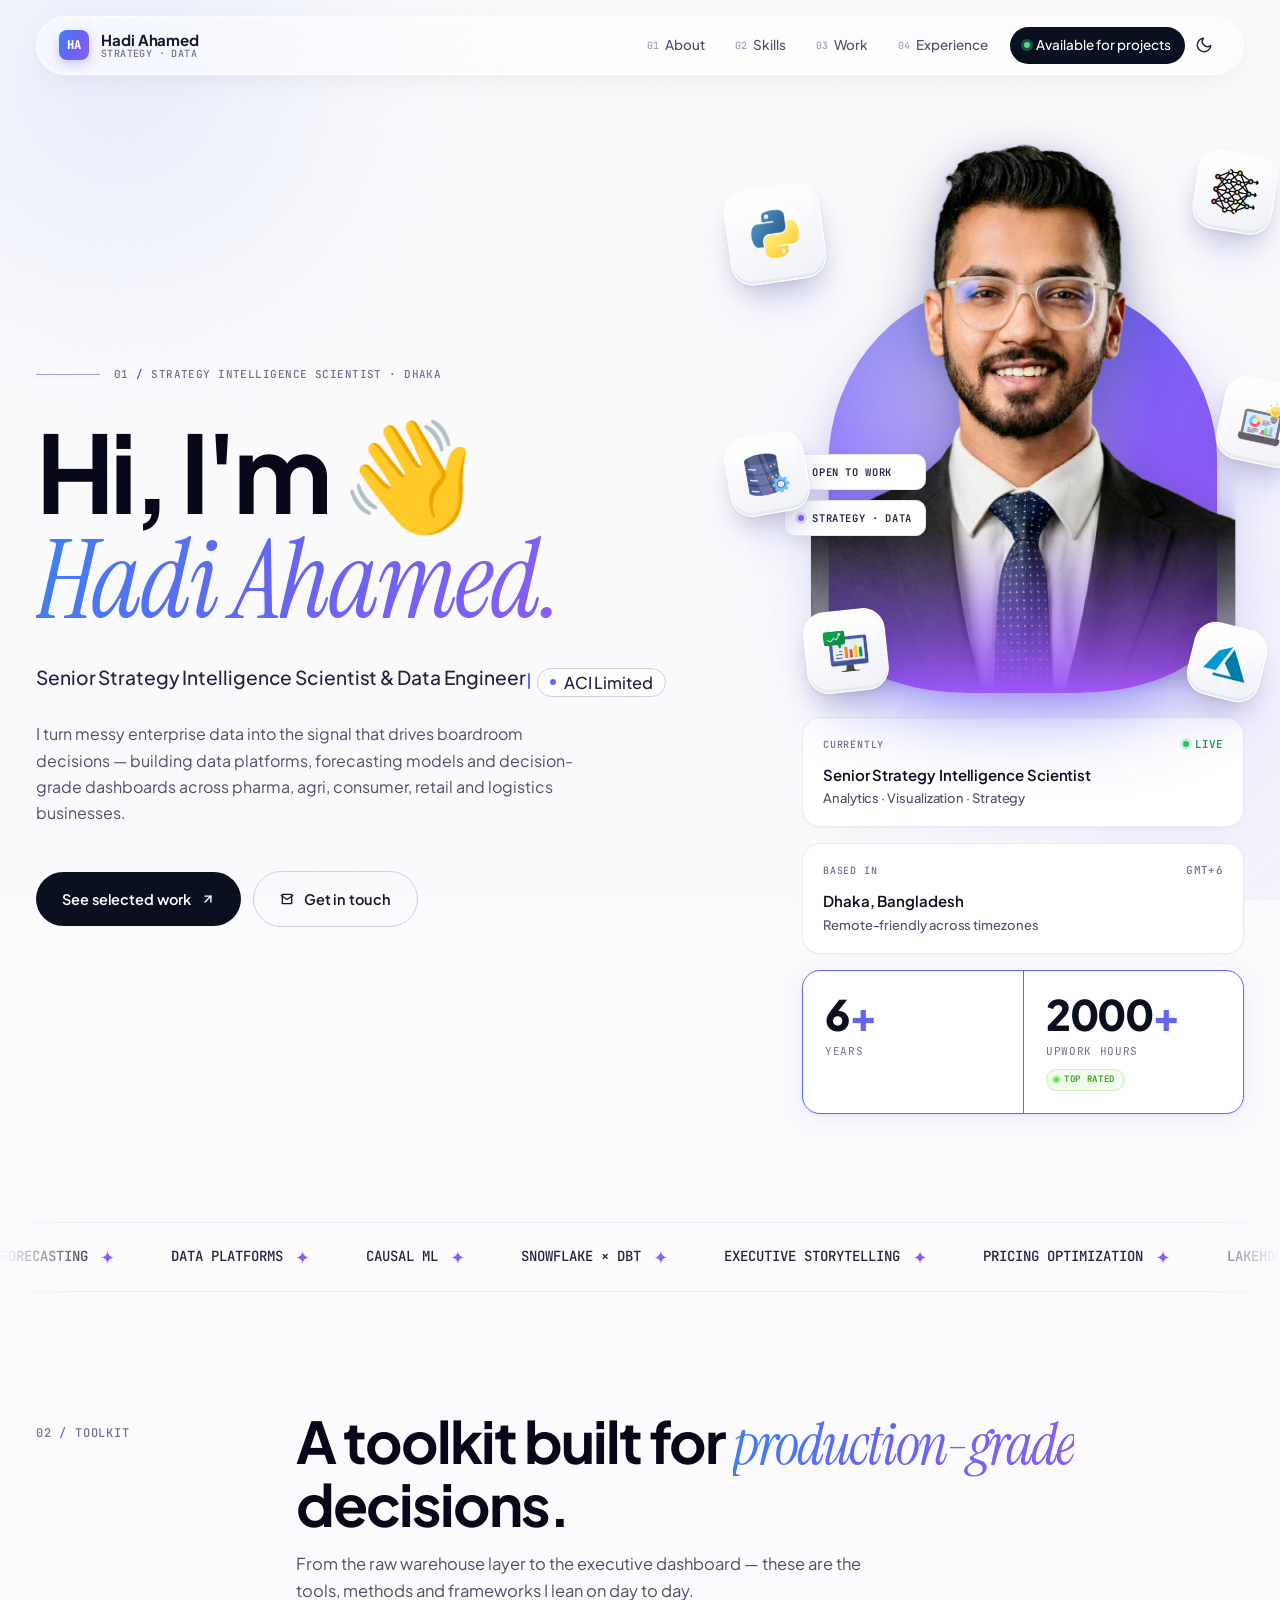
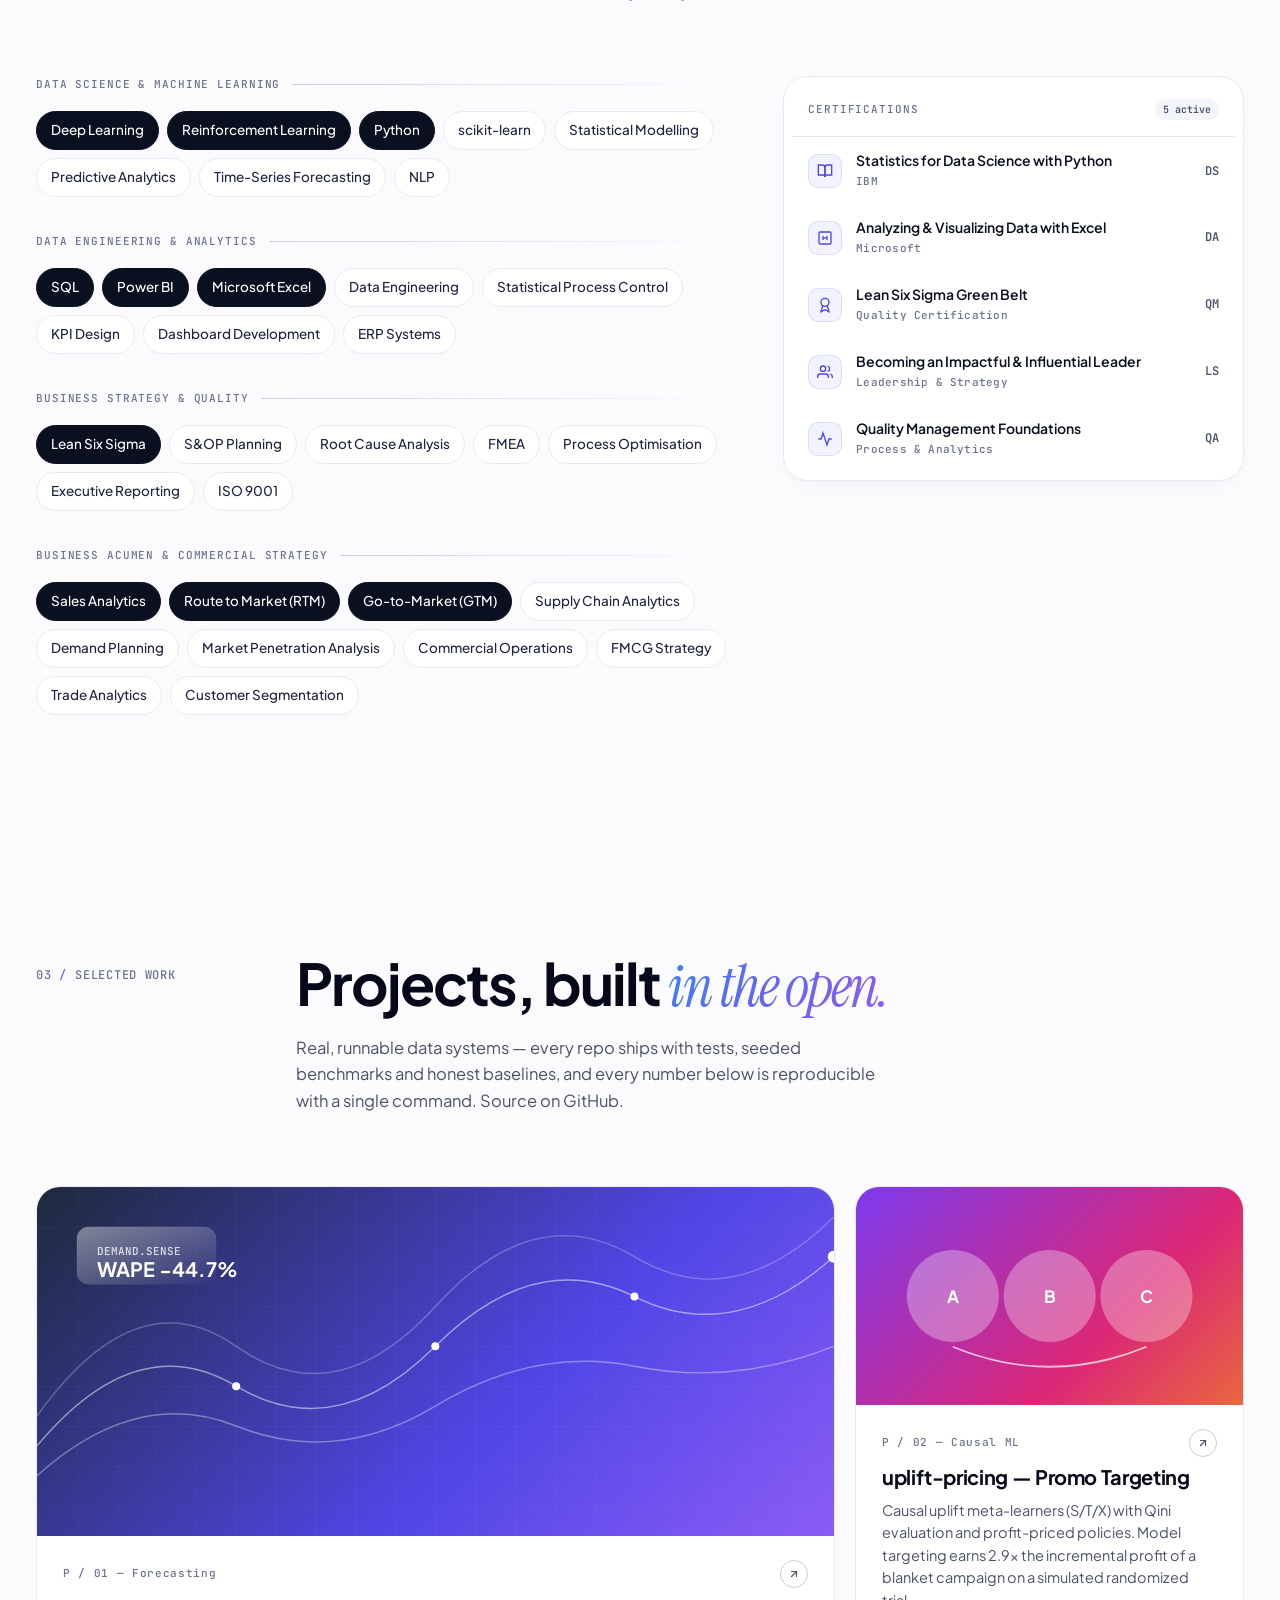
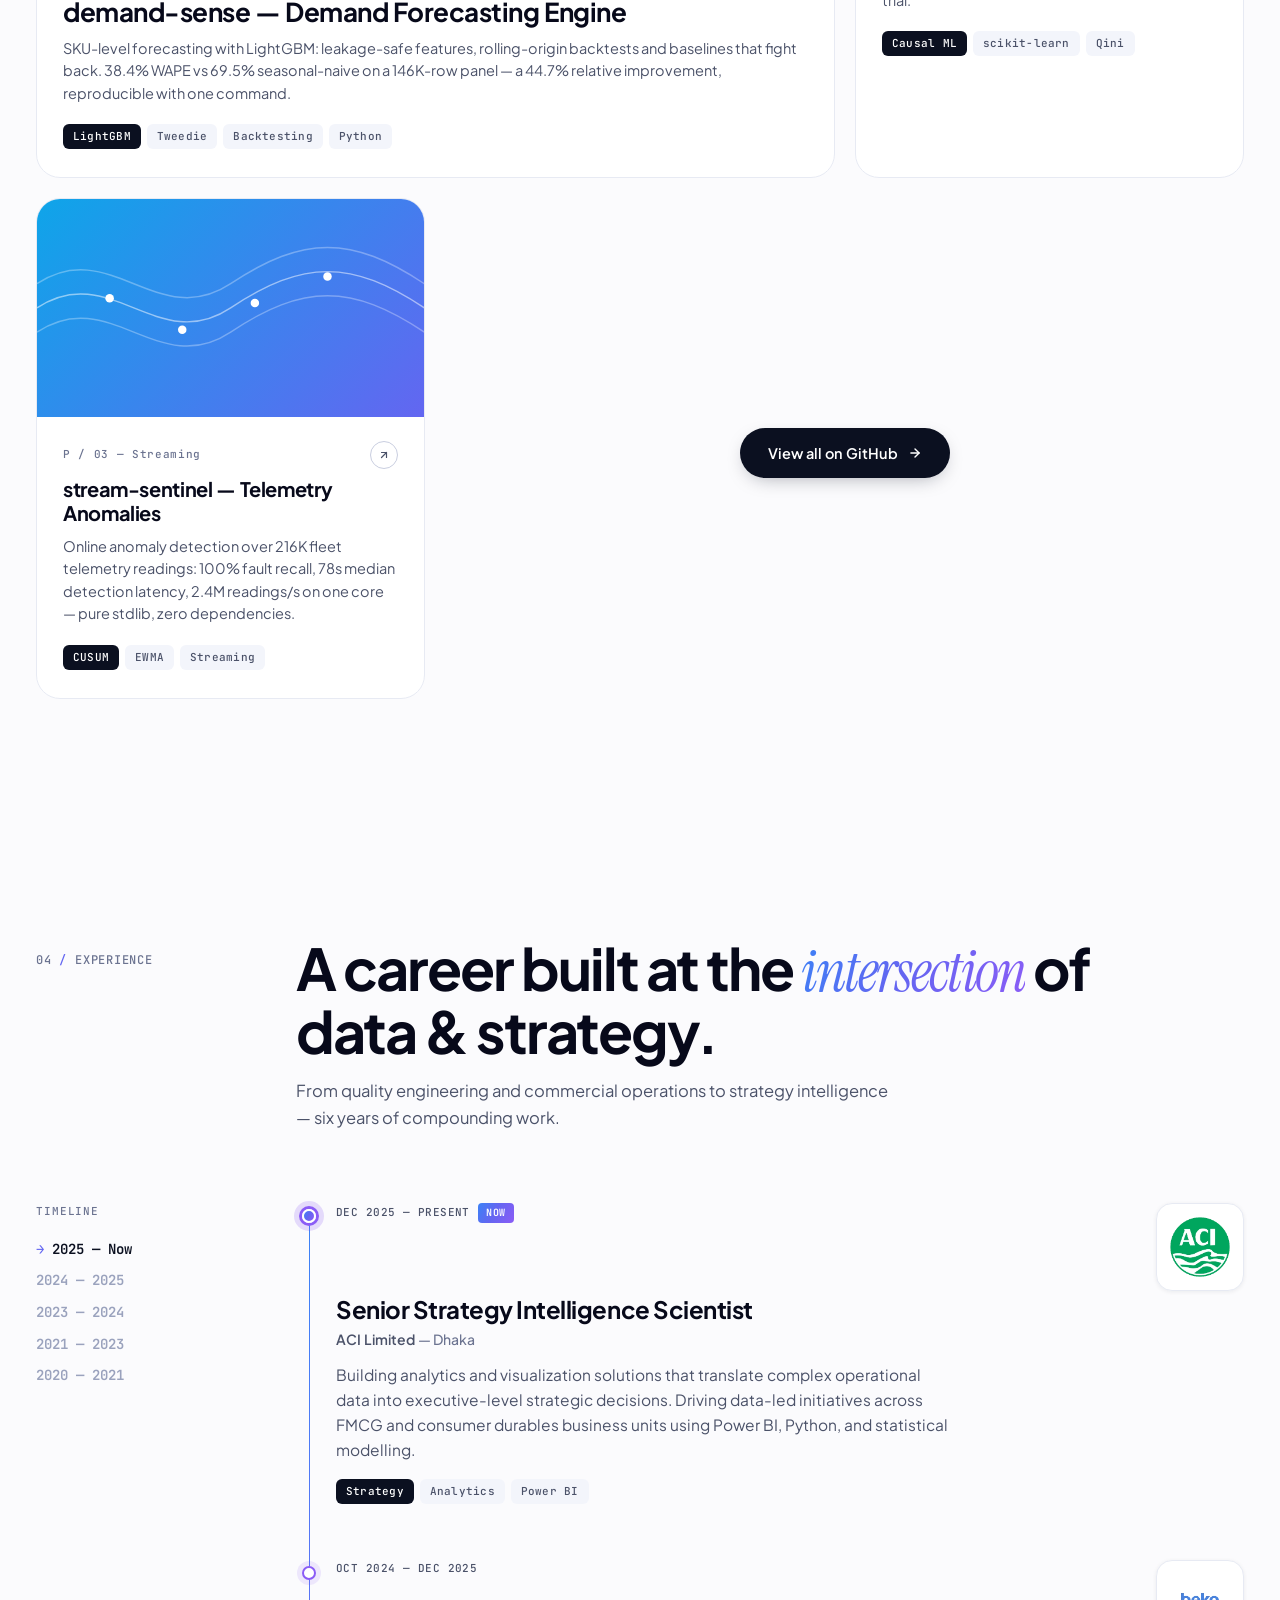
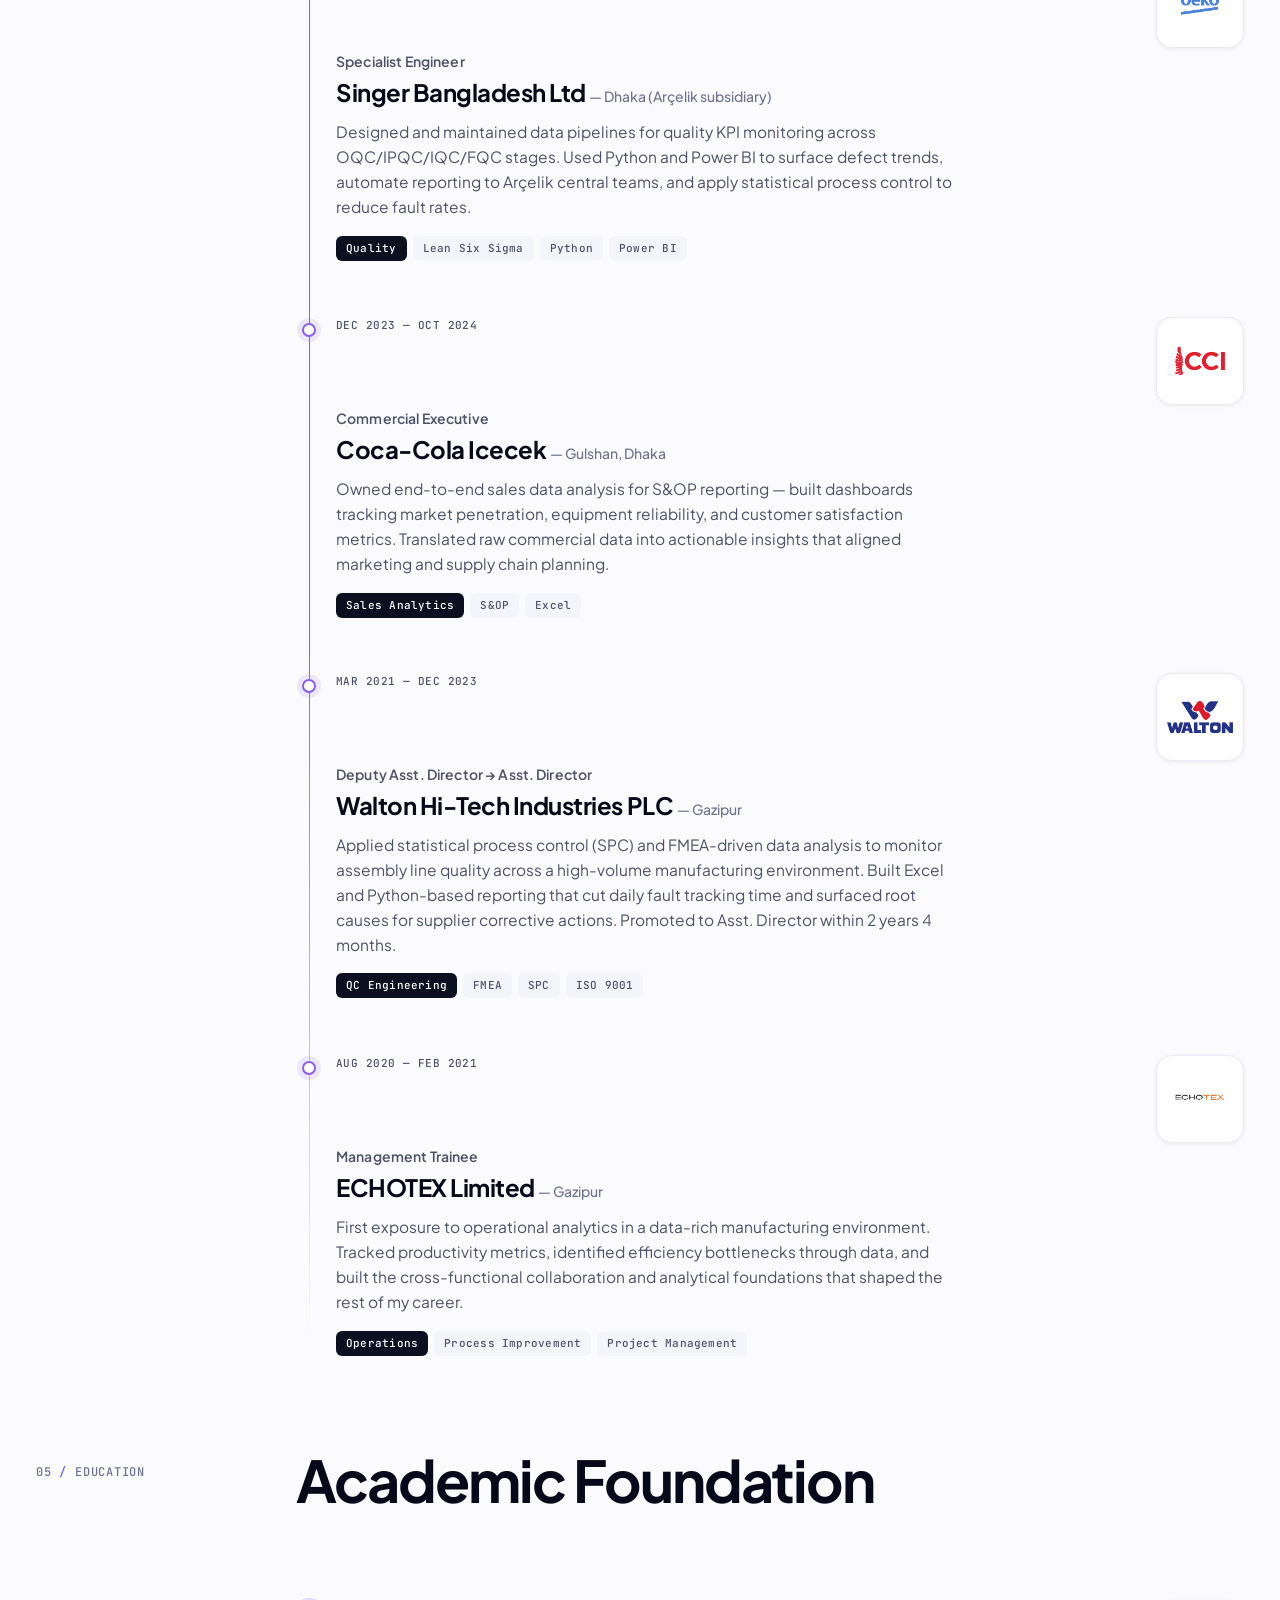
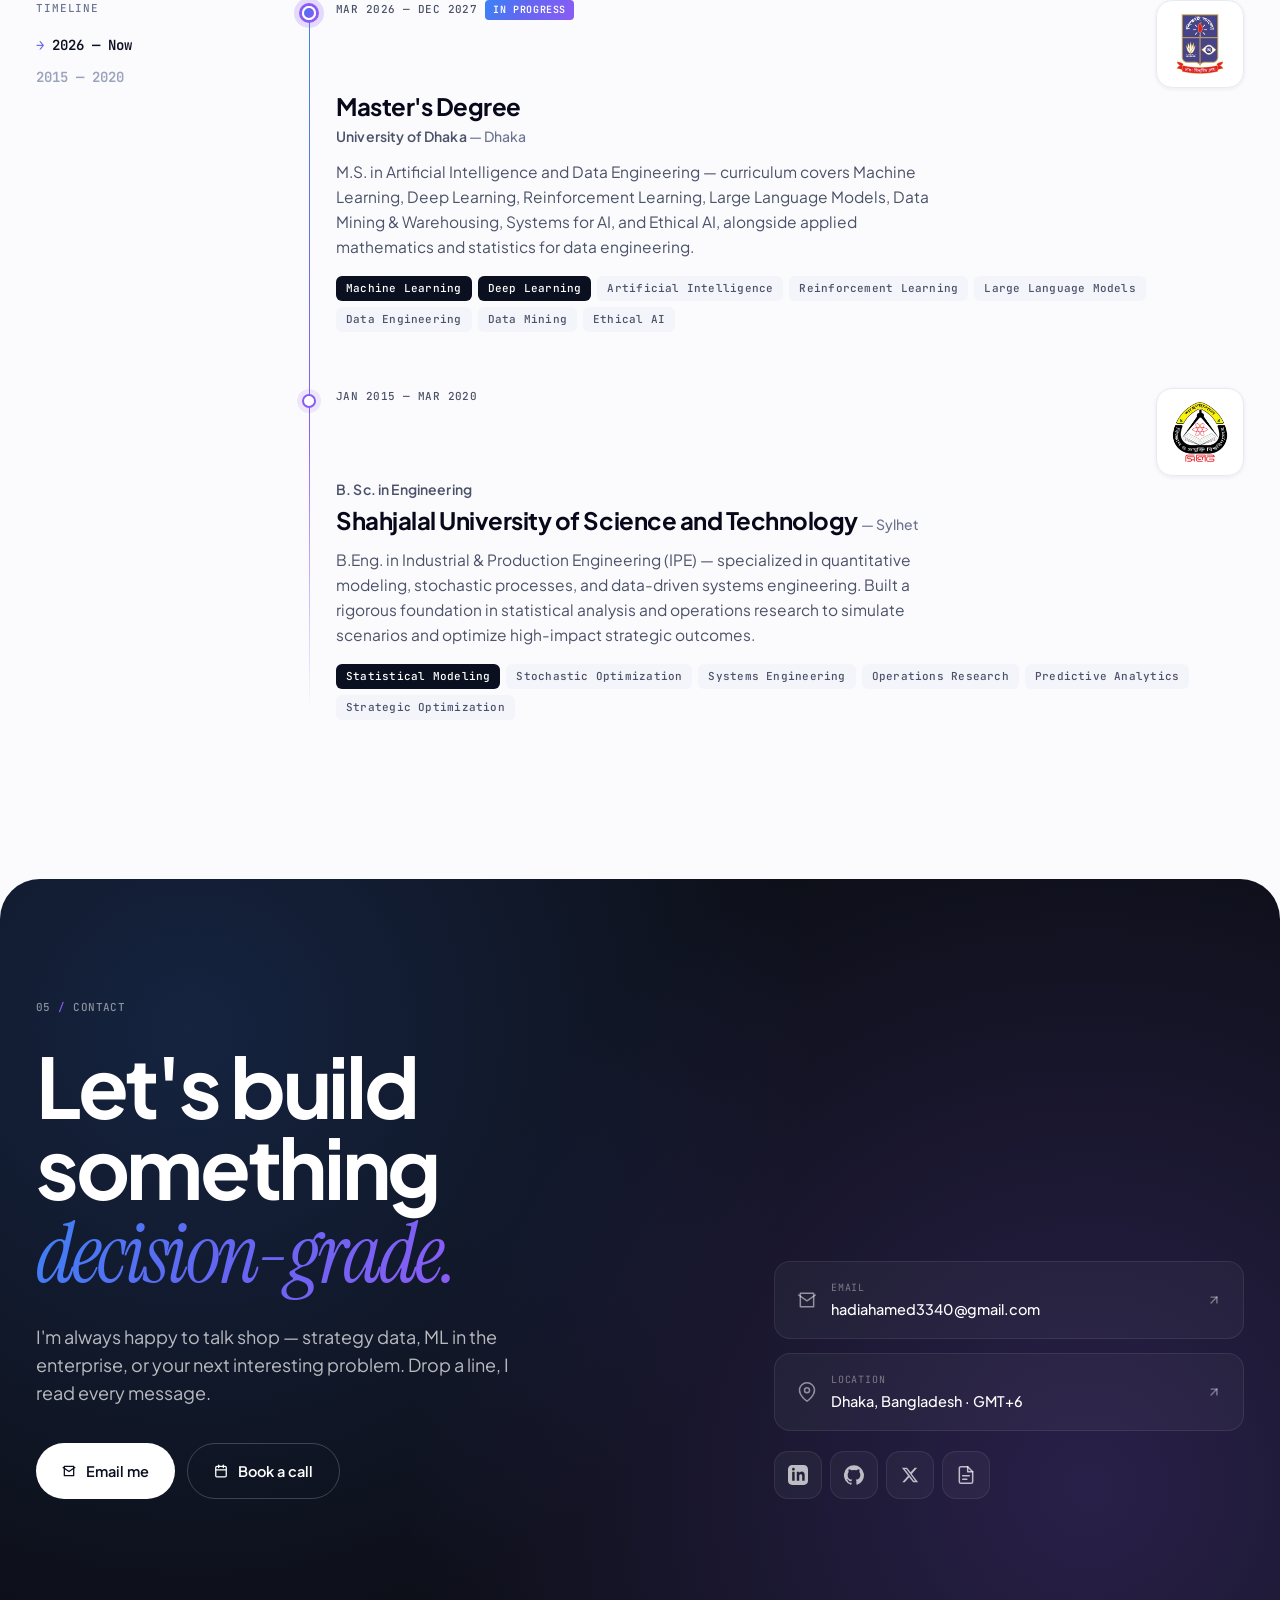
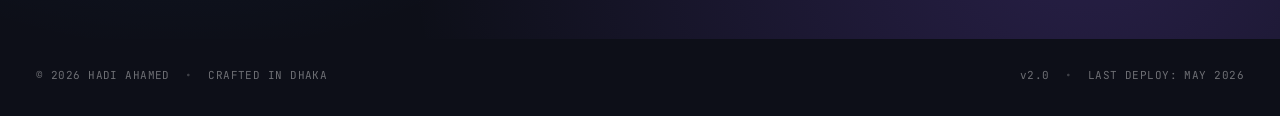
==== commit 192bddc1: "Replace dummy case studies with real open-source projects Projects section now links to three real, " ====
--- a/index.html
+++ b/index.html
@@ -1173,15 +1173,15 @@
     <div class="section-head">
       <div class="section-num">03<span class="slash">/</span>Selected work</div>
       <div>
-        <h2>Projects shipped to <span class="serif">real businesses.</span></h2>
-        <p>A snapshot of platforms, models and decision systems I've designed and shipped — most under NDA, summarised here at a high level.</p>
+        <h2>Projects, built <span class="serif">in the open.</span></h2>
+        <p>Real, runnable data systems — every repo ships with tests, seeded benchmarks and honest baselines, and every number below is reproducible with a single command. Source on GitHub.</p>
       </div>
     </div>
 
     <div class="bento">
 
       <!-- WIDE FEATURE -->
-      <a href="projects/demand-sense-forecasting.html" class="card wide">
+      <a href="https://github.com/KillerBee062/demand-sense" target="_blank" rel="noopener" class="card wide">
         <div class="card-image"><div class="art art-4">
           <svg viewBox="0 0 800 350" preserveAspectRatio="xMidYMid slice">
             <defs>
@@ -1201,8 +1201,8 @@
               <circle cx="800" cy="70" r="6"></circle>
             </g>
             <rect x="40" y="40" width="140" height="58" rx="12" fill="url(#lg1)" opacity=".7"></rect>
-            <text x="60" y="68" fill="white" font-family="JetBrains Mono, monospace" font-size="11" font-weight="500" opacity=".8">DEMAND.FORECAST</text>
-            <text x="60" y="90" fill="white" font-family="Plus Jakarta Sans, sans-serif" font-size="20" font-weight="700">+ 18.4%</text>
+            <text x="60" y="68" fill="white" font-family="JetBrains Mono, monospace" font-size="11" font-weight="500" opacity=".8">DEMAND.SENSE</text>
+            <text x="60" y="90" fill="white" font-family="Plus Jakarta Sans, sans-serif" font-size="20" font-weight="700">WAPE −44.7%</text>
           </svg>
         </div></div>
         <div class="card-body">
@@ -1212,128 +1212,19 @@
               <svg width="12" height="12" viewBox="0 0 24 24" fill="none" stroke="currentColor" stroke-width="2.4" stroke-linecap="round" stroke-linejoin="round"><line x1="7" y1="17" x2="17" y2="7"></line><polyline points="7 7 17 7 17 17"></polyline></svg>
             </span>
           </div>
-          <h3>Demand-Sense Forecasting Engine</h3>
-          <p>SKU-level demand forecasts across 30,000 items, blending LightGBM with regional weather and promotion signals. Cut stockouts 22%, reduced excess inventory by $3.4M.</p>
+          <h3>demand-sense — Demand Forecasting Engine</h3>
+          <p>SKU-level forecasting with LightGBM: leakage-safe features, rolling-origin backtests and baselines that fight back. 38.4% WAPE vs 69.5% seasonal-naive on a 146K-row panel — a 44.7% relative improvement, reproducible with one command.</p>
           <div class="chips">
             <span class="chip accent">LightGBM</span>
-            <span class="chip">Airflow</span>
-            <span class="chip">Snowflake</span>
-            <span class="chip">MLflow</span>
+            <span class="chip">Tweedie</span>
+            <span class="chip">Backtesting</span>
+            <span class="chip">Python</span>
           </div>
         </div>
       </a>
 
       <!-- NORMAL -->
-      <a href="projects/customer-360-platform.html" class="card">
-        <div class="card-image"><div class="art art-2">
-          <svg viewBox="0 0 320 180" preserveAspectRatio="xMidYMid slice">
-            <g fill="none" stroke="rgba(255,255,255,0.4)" stroke-width="1">
-              <circle cx="160" cy="90" r="28"></circle><circle cx="160" cy="90" r="52"></circle><circle cx="160" cy="90" r="76"></circle>
-            </g>
-            <g fill="white">
-              <circle cx="160" cy="90" r="5.5"></circle>
-              <circle cx="120" cy="55" r="3.5" opacity=".9"></circle>
-              <circle cx="220" cy="62" r="3.5" opacity=".9"></circle>
-              <circle cx="234" cy="125" r="3.5" opacity=".9"></circle>
-              <circle cx="92" cy="118" r="3.5" opacity=".9"></circle>
-              <circle cx="180" cy="155" r="3.5" opacity=".9"></circle>
-            </g>
-            <g stroke="rgba(255,255,255,0.5)" stroke-width="1">
-              <line x1="160" y1="90" x2="120" y2="55"></line>
-              <line x1="160" y1="90" x2="220" y2="62"></line>
-              <line x1="160" y1="90" x2="234" y2="125"></line>
-              <line x1="160" y1="90" x2="92" y2="118"></line>
-              <line x1="160" y1="90" x2="180" y2="155"></line>
-            </g>
-          </svg>
-        </div></div>
-        <div class="card-body">
-          <div class="card-num">
-            <span>P / 02 — Identity</span>
-            <span class="arrow-ext"><svg width="12" height="12" viewBox="0 0 24 24" fill="none" stroke="currentColor" stroke-width="2.4" stroke-linecap="round" stroke-linejoin="round"><line x1="7" y1="17" x2="17" y2="7"></line><polyline points="7 7 17 7 17 17"></polyline></svg></span>
-          </div>
-          <h3>Customer 360 Platform</h3>
-          <p>Unified identity graph stitching 4.2M customer records across pharma and consumer business units.</p>
-          <div class="chips">
-            <span class="chip accent">dbt</span>
-            <span class="chip">Spark</span>
-            <span class="chip">Graph</span>
-          </div>
-        </div>
-      </a>
-
-      <a href="projects/executive-pulse-dashboard.html" class="card">
-        <div class="card-image"><div class="art art-3">
-          <svg viewBox="0 0 320 180" preserveAspectRatio="xMidYMid slice">
-            <g fill="rgba(255,255,255,0.85)">
-              <rect x="30" y="110" width="20" height="56" rx="3"></rect>
-              <rect x="60" y="90" width="20" height="76" rx="3"></rect>
-              <rect x="90" y="64" width="20" height="102" rx="3"></rect>
-              <rect x="120" y="82" width="20" height="84" rx="3"></rect>
-              <rect x="150" y="44" width="20" height="122" rx="3"></rect>
-              <rect x="180" y="72" width="20" height="94" rx="3"></rect>
-              <rect x="210" y="28" width="20" height="138" rx="3"></rect>
-              <rect x="240" y="56" width="20" height="110" rx="3"></rect>
-              <rect x="270" y="38" width="20" height="128" rx="3"></rect>
-            </g>
-            <path d="M40 120 L70 100 L100 74 L130 92 L160 54 L190 82 L220 38 L250 66 L280 48" stroke="white" stroke-width="2" fill="none"></path>
-            <g fill="white"><circle cx="40" cy="120" r="3"></circle><circle cx="220" cy="38" r="3"></circle><circle cx="280" cy="48" r="3"></circle></g>
-          </svg>
-        </div></div>
-        <div class="card-body">
-          <div class="card-num">
-            <span>P / 03 — Dashboards</span>
-            <span class="arrow-ext"><svg width="12" height="12" viewBox="0 0 24 24" fill="none" stroke="currentColor" stroke-width="2.4" stroke-linecap="round" stroke-linejoin="round"><line x1="7" y1="17" x2="17" y2="7"></line><polyline points="7 7 17 7 17 17"></polyline></svg></span>
-          </div>
-          <h3>Executive Pulse Dashboard</h3>
-          <p>One-screen command centre tracking margin, working capital and SLA across 14 markets — refresh every 15 min.</p>
-          <div class="chips">
-            <span class="chip accent">Power BI</span>
-            <span class="chip">DAX</span>
-            <span class="chip">Azure</span>
-          </div>
-        </div>
-      </a>
-
-      <a href="projects/lakehouse-migration.html" class="card">
-        <div class="card-image"><div class="art art-1">
-          <svg viewBox="0 0 320 180" preserveAspectRatio="xMidYMid slice">
-            <g stroke="rgba(255,255,255,0.45)" stroke-width="1" fill="none">
-              <path d="M30 90 H130 V40 H230 V140 H290"></path>
-              <path d="M30 60 H80 V120 H180 V90 H290" stroke-dasharray="3 4"></path>
-            </g>
-            <g fill="rgba(255,255,255,0.95)" stroke="rgba(255,255,255,0.5)">
-              <rect x="20" y="80" width="22" height="22" rx="5"></rect>
-              <rect x="120" y="30" width="22" height="22" rx="5"></rect>
-              <rect x="220" y="130" width="22" height="22" rx="5"></rect>
-              <rect x="280" y="80" width="22" height="22" rx="5"></rect>
-              <rect x="170" y="80" width="22" height="22" rx="5"></rect>
-            </g>
-            <g fill="rgba(11,16,32,0.7)" font-family="JetBrains Mono" font-size="9" font-weight="600">
-              <text x="24" y="95">src</text>
-              <text x="123" y="45">etl</text>
-              <text x="224" y="145">ml</text>
-              <text x="173" y="95">api</text>
-              <text x="282" y="95">app</text>
-            </g>
-          </svg>
-        </div></div>
-        <div class="card-body">
-          <div class="card-num">
-            <span>P / 04 — Platform</span>
-            <span class="arrow-ext"><svg width="12" height="12" viewBox="0 0 24 24" fill="none" stroke="currentColor" stroke-width="2.4" stroke-linecap="round" stroke-linejoin="round"><line x1="7" y1="17" x2="17" y2="7"></line><polyline points="7 7 17 7 17 17"></polyline></svg></span>
-          </div>
-          <h3>Lakehouse Migration</h3>
-          <p>Replatformed legacy ETL stack to a Databricks lakehouse — cut nightly batch from 6h to 38m.</p>
-          <div class="chips">
-            <span class="chip accent">Databricks</span>
-            <span class="chip">Delta</span>
-            <span class="chip">Airflow</span>
-          </div>
-        </div>
-      </a>
-
-      <a href="projects/pricing-optimization-engine.html" class="card">
+      <a href="https://github.com/KillerBee062/uplift-pricing" target="_blank" rel="noopener" class="card">
         <div class="card-image"><div class="art art-5">
           <svg viewBox="0 0 320 180" preserveAspectRatio="xMidYMid slice">
             <g opacity=".9">
@@ -1351,20 +1242,20 @@
         </div></div>
         <div class="card-body">
           <div class="card-num">
-            <span>P / 05 — Pricing</span>
+            <span>P / 02 — Causal ML</span>
             <span class="arrow-ext"><svg width="12" height="12" viewBox="0 0 24 24" fill="none" stroke="currentColor" stroke-width="2.4" stroke-linecap="round" stroke-linejoin="round"><line x1="7" y1="17" x2="17" y2="7"></line><polyline points="7 7 17 7 17 17"></polyline></svg></span>
           </div>
-          <h3>Pricing Optimization Engine</h3>
-          <p>Causal-uplift model for the consumer business — A/B validated, lifted gross margin by 3.1 points.</p>
+          <h3>uplift-pricing — Promo Targeting</h3>
+          <p>Causal uplift meta-learners (S/T/X) with Qini evaluation and profit-priced policies. Model targeting earns 2.9× the incremental profit of a blanket campaign on a simulated randomized trial.</p>
           <div class="chips">
             <span class="chip accent">Causal ML</span>
-            <span class="chip">PyTorch</span>
-            <span class="chip">A/B</span>
+            <span class="chip">scikit-learn</span>
+            <span class="chip">Qini</span>
           </div>
         </div>
       </a>
 
-      <a href="projects/logistics-telemetry.html" class="card">
+      <a href="https://github.com/KillerBee062/stream-sentinel" target="_blank" rel="noopener" class="card">
         <div class="card-image"><div class="art art-6">
           <svg viewBox="0 0 320 180" preserveAspectRatio="xMidYMid slice">
             <g fill="none" stroke="rgba(255,255,255,0.5)" stroke-width="1.2">
@@ -1382,22 +1273,22 @@
         </div></div>
         <div class="card-body">
           <div class="card-num">
-            <span>P / 06 — Streaming</span>
+            <span>P / 03 — Streaming</span>
             <span class="arrow-ext"><svg width="12" height="12" viewBox="0 0 24 24" fill="none" stroke="currentColor" stroke-width="2.4" stroke-linecap="round" stroke-linejoin="round"><line x1="7" y1="17" x2="17" y2="7"></line><polyline points="7 7 17 7 17 17"></polyline></svg></span>
           </div>
-          <h3>Real-time Logistics Telemetry</h3>
-          <p>Streaming pipeline for 1,200 vehicles — anomaly detection surfaces in under 30 seconds.</p>
+          <h3>stream-sentinel — Telemetry Anomalies</h3>
+          <p>Online anomaly detection over 216K fleet telemetry readings: 100% fault recall, 78s median detection latency, 2.4M readings/s on one core — pure stdlib, zero dependencies.</p>
           <div class="chips">
-            <span class="chip accent">Kafka</span>
-            <span class="chip">Flink</span>
-            <span class="chip">IoT</span>
+            <span class="chip accent">CUSUM</span>
+            <span class="chip">EWMA</span>
+            <span class="chip">Streaming</span>
           </div>
         </div>
       </a>
 
       <div class="view-all-wrap">
-        <a href="projects/index.html" class="view-all-btn">
-          View all projects
+        <a href="https://github.com/KillerBee062?tab=repositories" target="_blank" rel="noopener" class="view-all-btn">
+          View all on GitHub
           <svg width="14" height="14" viewBox="0 0 24 24" fill="none" stroke="currentColor" stroke-width="2.4" stroke-linecap="round" stroke-linejoin="round"><line x1="5" y1="12" x2="19" y2="12"></line><polyline points="12 5 19 12 12 19"></polyline></svg>
         </a>
       </div>
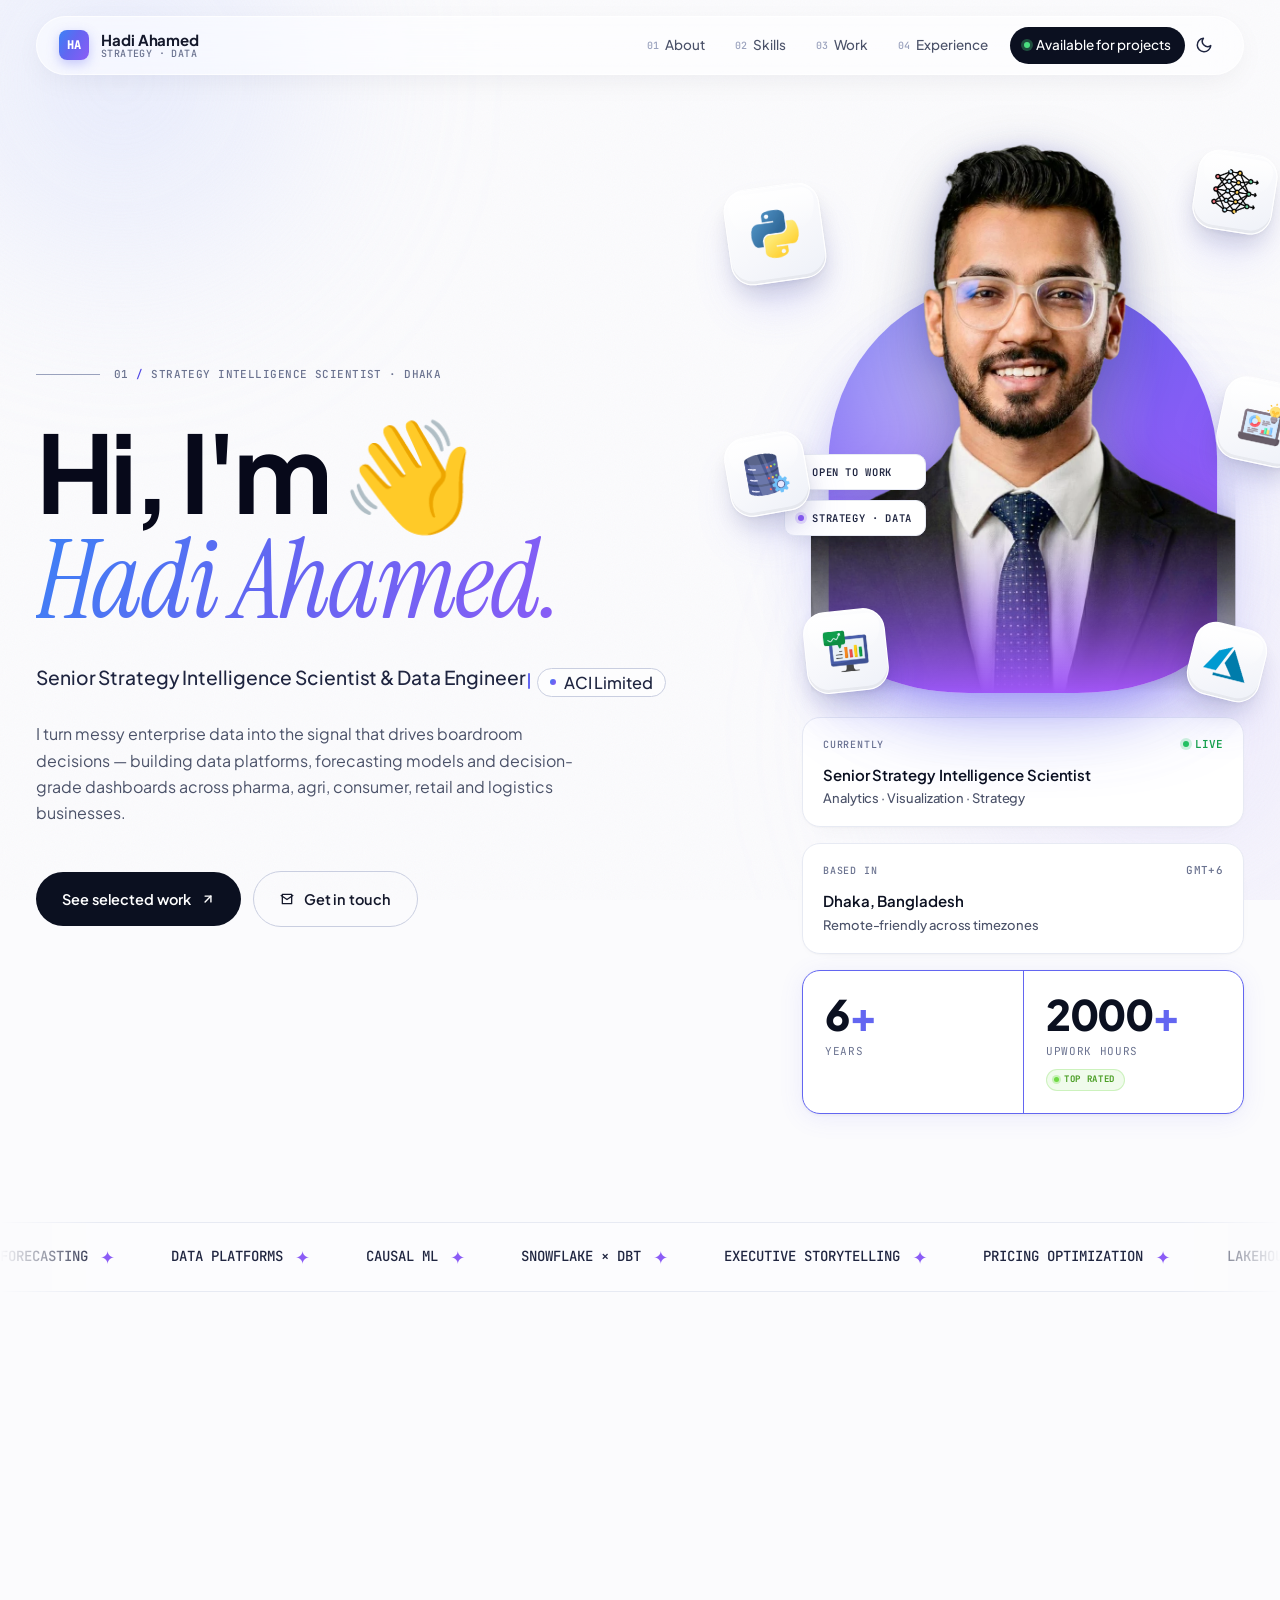
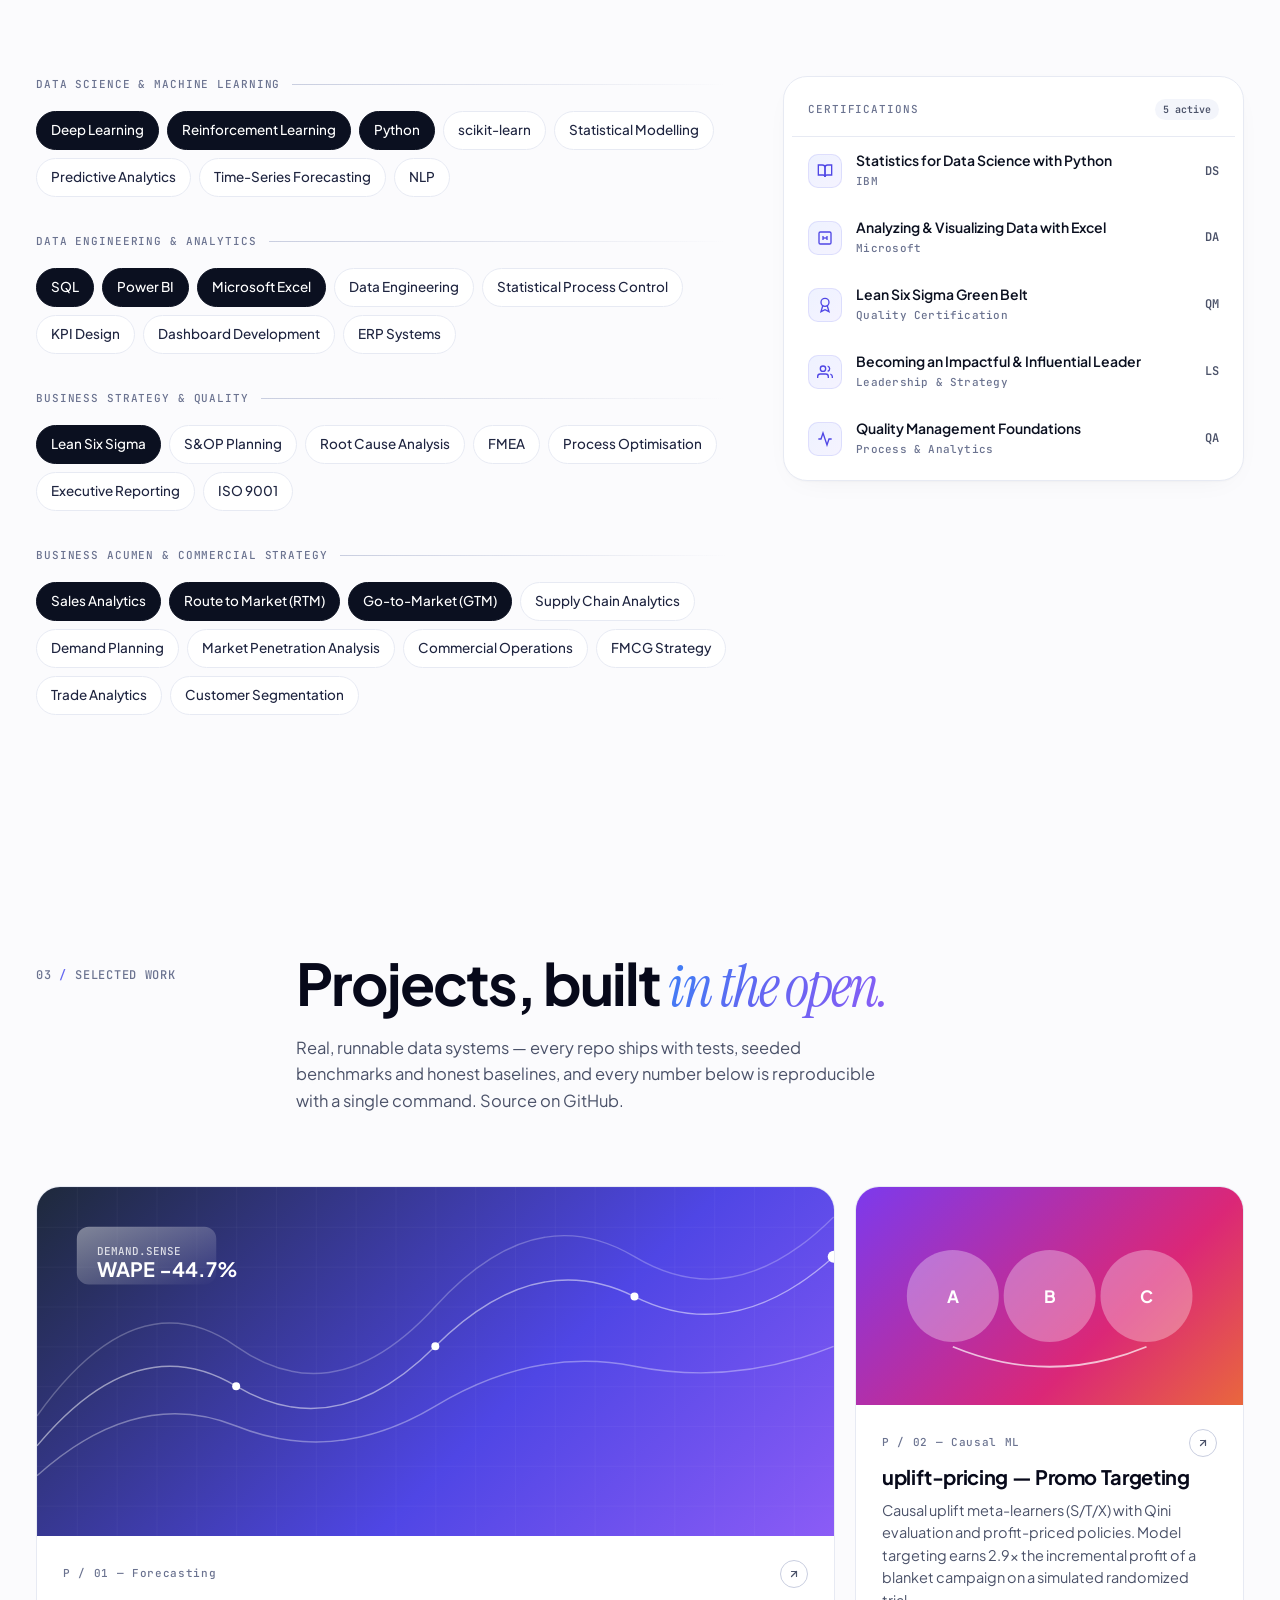
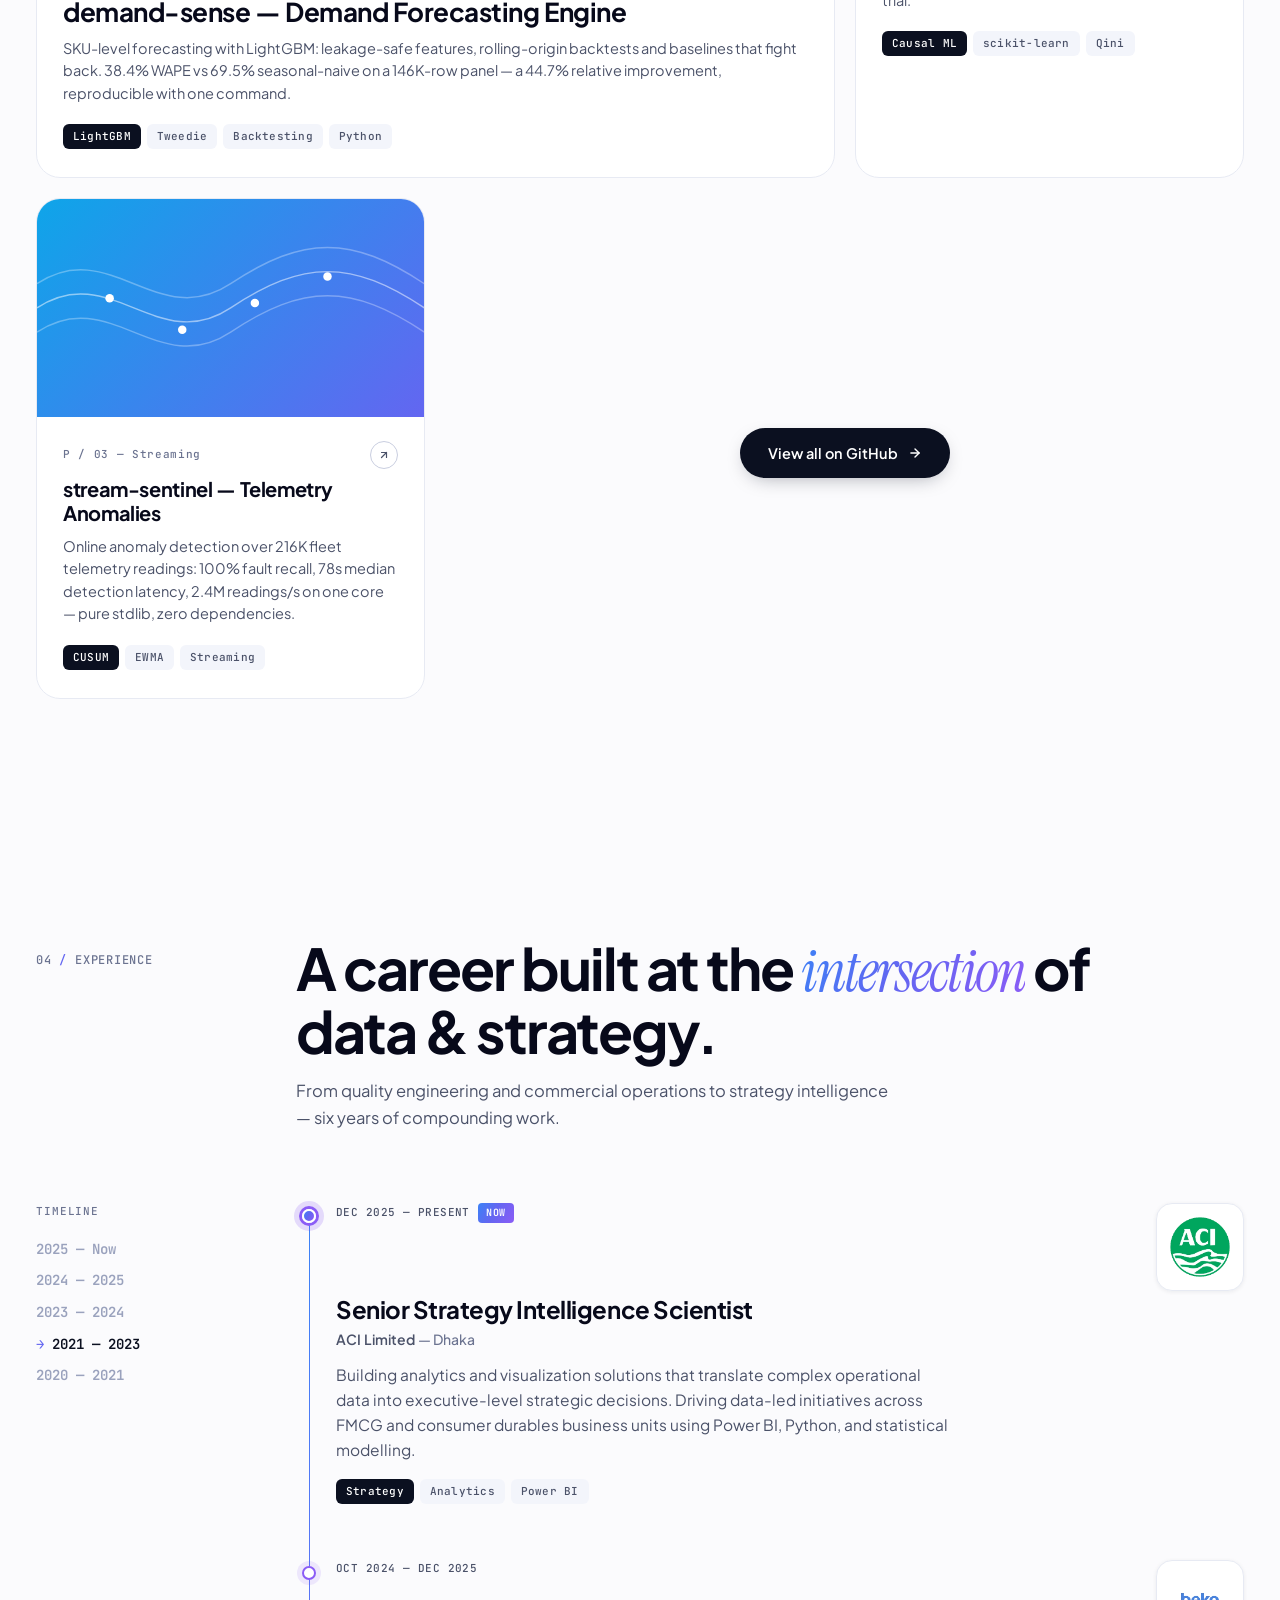
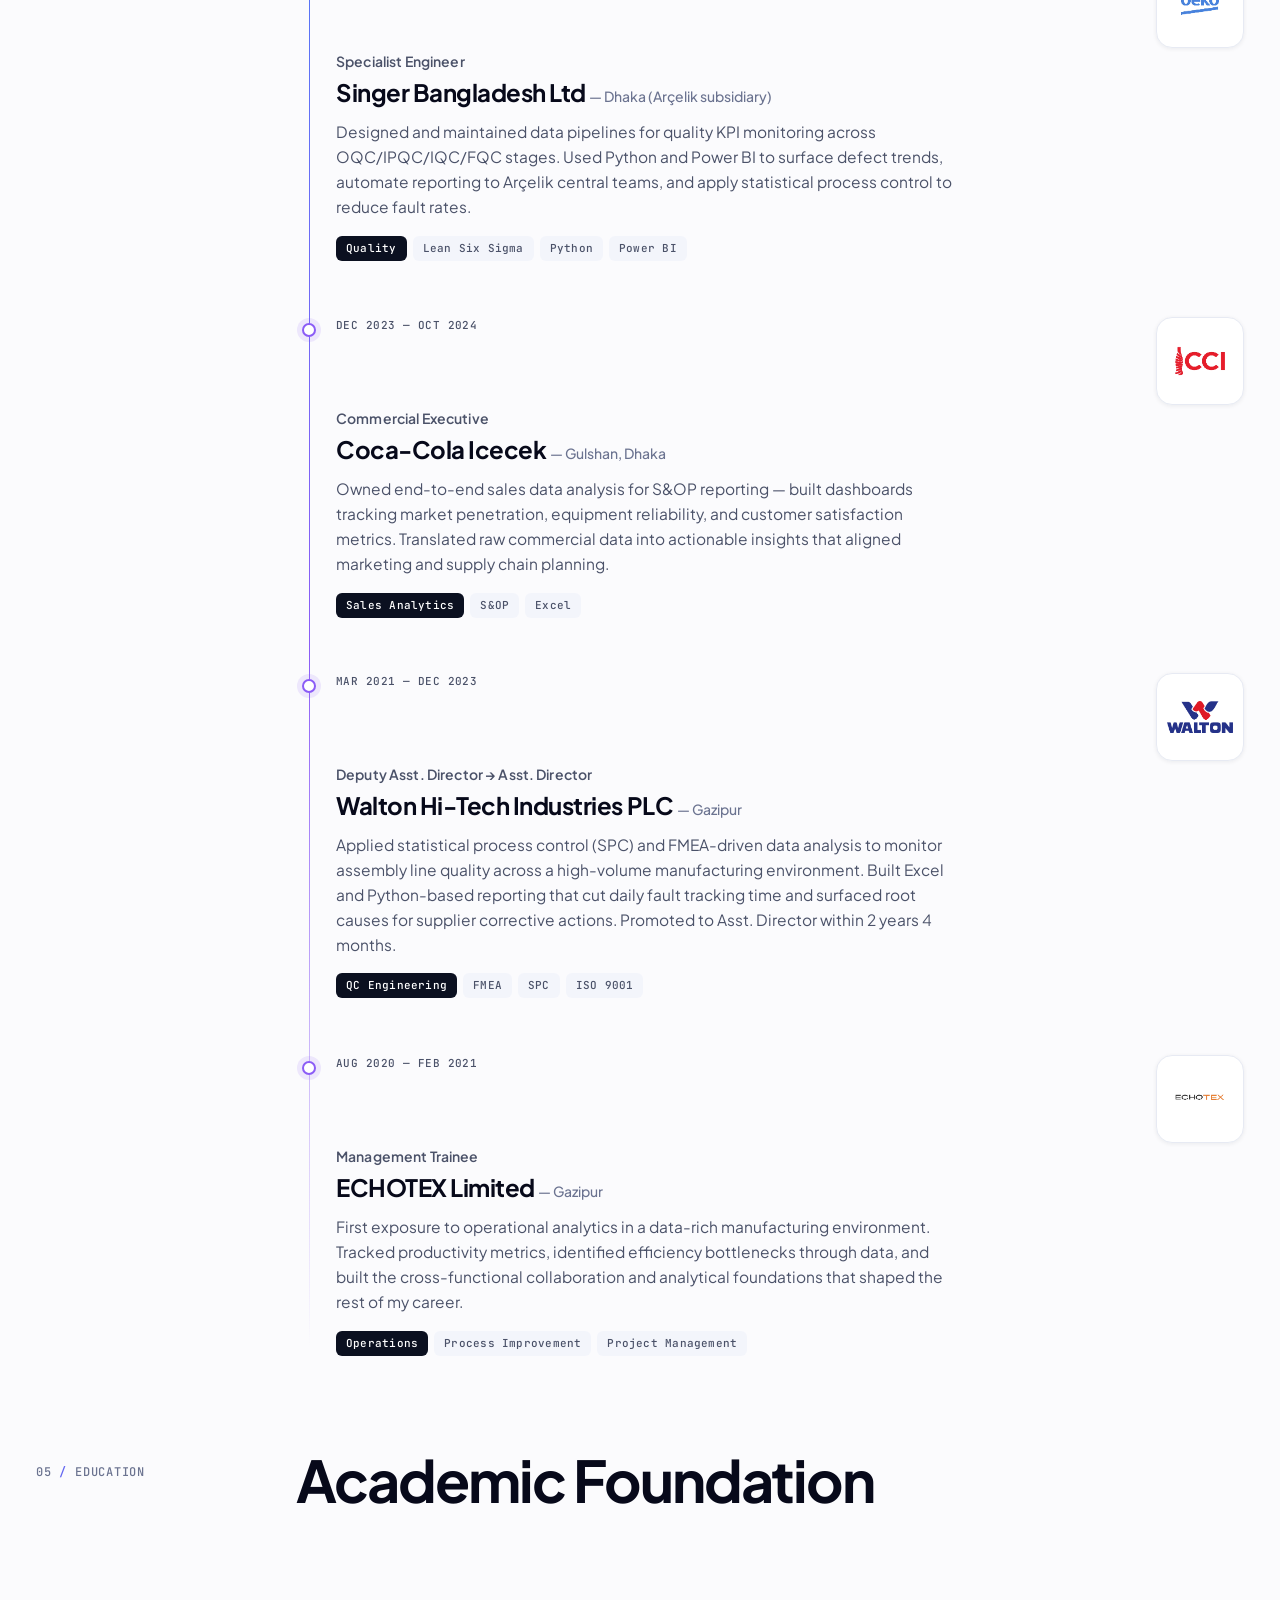
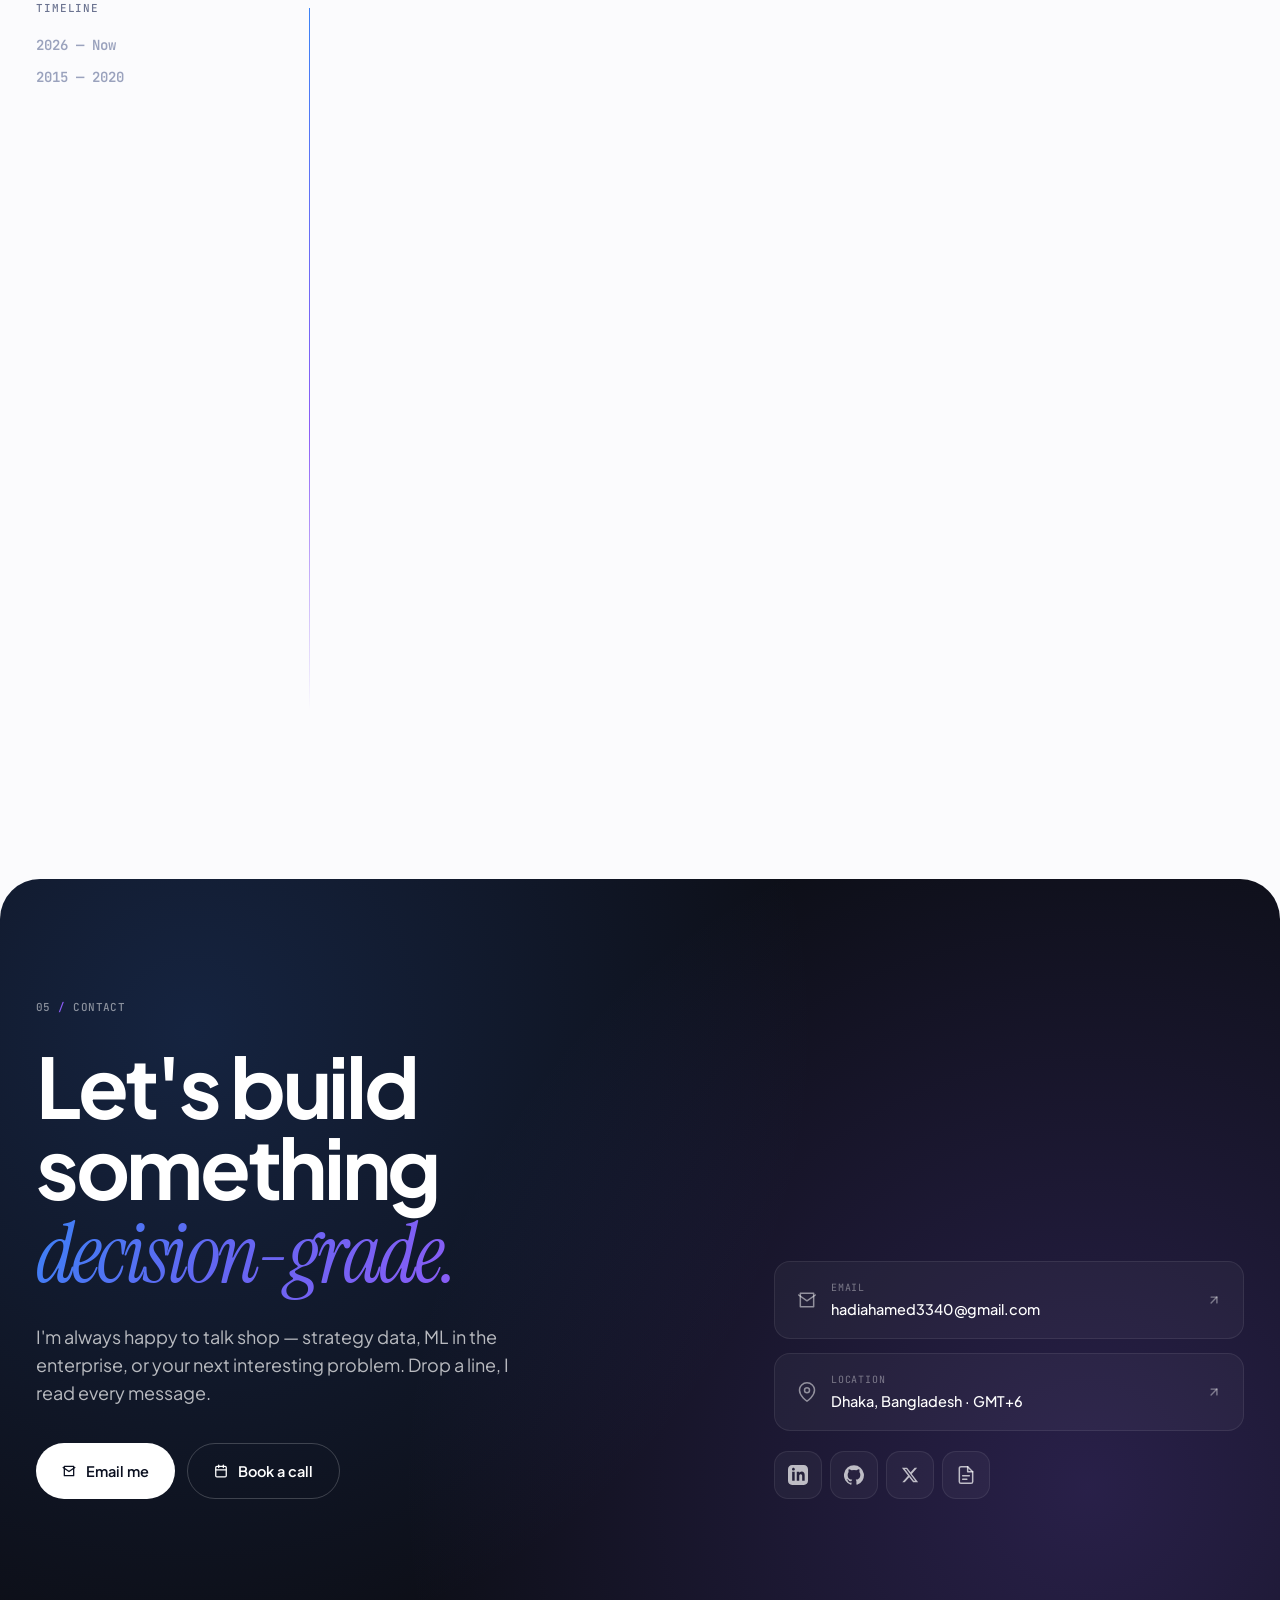
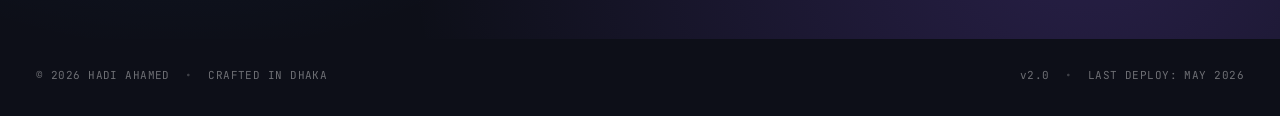
==== commit c7f96ba5: "Add project detail pages with real-data visualizations Dedicated pages for demand-sense, uplift-pric" ====
--- a/index.html
+++ b/index.html
@@ -1181,7 +1181,7 @@
     <div class="bento">
 
       <!-- WIDE FEATURE -->
-      <a href="https://github.com/KillerBee062/demand-sense" target="_blank" rel="noopener" class="card wide">
+      <a href="projects/demand-sense.html" class="card wide">
         <div class="card-image"><div class="art art-4">
           <svg viewBox="0 0 800 350" preserveAspectRatio="xMidYMid slice">
             <defs>
@@ -1224,7 +1224,7 @@
       </a>
 
       <!-- NORMAL -->
-      <a href="https://github.com/KillerBee062/uplift-pricing" target="_blank" rel="noopener" class="card">
+      <a href="projects/uplift-pricing.html" class="card">
         <div class="card-image"><div class="art art-5">
           <svg viewBox="0 0 320 180" preserveAspectRatio="xMidYMid slice">
             <g opacity=".9">
@@ -1255,7 +1255,7 @@
         </div>
       </a>
 
-      <a href="https://github.com/KillerBee062/stream-sentinel" target="_blank" rel="noopener" class="card">
+      <a href="projects/stream-sentinel.html" class="card">
         <div class="card-image"><div class="art art-6">
           <svg viewBox="0 0 320 180" preserveAspectRatio="xMidYMid slice">
             <g fill="none" stroke="rgba(255,255,255,0.5)" stroke-width="1.2">
